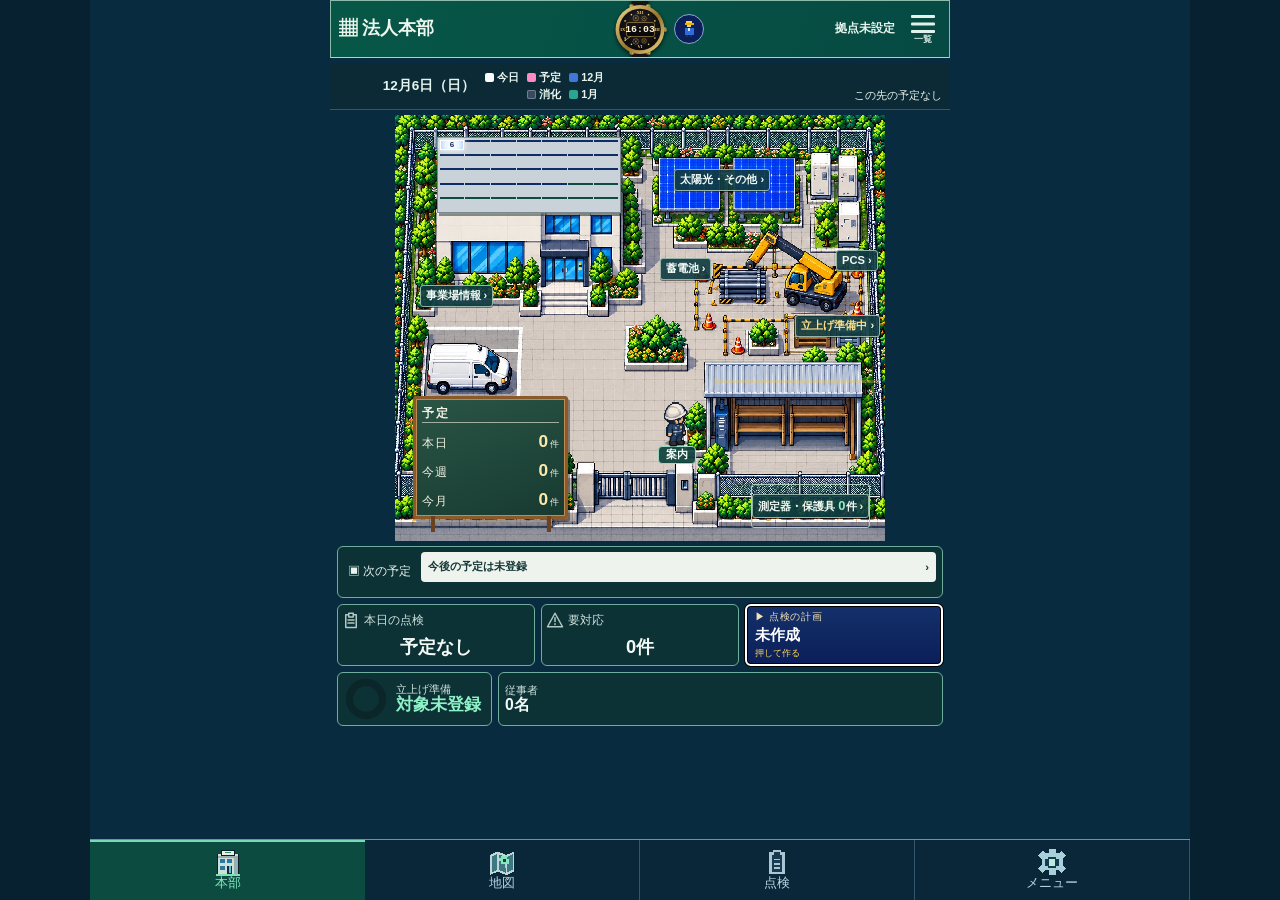
==== corporate/index.html @ 5f334f27 "Update public build: board fits the visible area above the bottom buttons Co-Authored-By: Claude Opu" ====
<!doctype html><html lang="ja"><head><meta charset="utf-8"><meta name="viewport" content="width=device-width,initial-scale=1,viewport-fit=cover,interactive-widget=resizes-content"><meta name="theme-color" content="#132d35"><title>SOLVIA｜保安法人 立上げ・運営</title><link rel="apple-touch-icon" href="/icons/home-icon-v2.png"><link rel="icon" href="/icons/icon-192.png"><link rel="stylesheet" href="style.css?v=202611030053"><link rel="stylesheet" href="simulation.css?v=202611030053"><link rel="stylesheet" href="screen.css?v=202611030053"><link rel="stylesheet" href="reference.css?v=202611030053"><link rel="stylesheet" href="world.css?v=202611030053"><link rel="stylesheet" href="gateway.css?v=202611030053"><link rel="stylesheet" href="integration.css?v=202611030053"><link rel="stylesheet" href="operations.css?v=202611030053"><link rel="stylesheet" href="weather.css?v=202611030053"><link rel="stylesheet" href="layout-revision.css?v=202611030053"><link rel="stylesheet" href="../vendor/leaflet/leaflet.css"><link rel="stylesheet" href="landmark-layout.css?v=202611030053"><link rel="stylesheet" href="map-final.css?v=202611030053">
<link rel="stylesheet" href="inspection-board.css?v=202611030053">
<link rel="stylesheet" href="hq-screen.css?v=202611030053">
<link rel="stylesheet" href="visit.css?v=202611030053">
<link rel="stylesheet" href="record.css?v=202611030053">
<link rel="stylesheet" href="ledger.css?v=202611030053">
<link rel="stylesheet" href="home-board.css?v=202611030053">
<link rel="stylesheet" href="route.css?v=202611030053">
<link rel="stylesheet" href="page-menu.css?v=202611030053">
<link rel="stylesheet" href="prep-board.css?v=202611030053"></head><body><aside class="rail"><a class="brand" href="./"><span class="brand-icon">S</span><span>SOLVIA<small>保安法人<br>立上げ・運営</small></span></a><p class="rail-label">ORGANIZATION DESK</p><nav id="nav"></nav><div class="rail-foot"><a href="../legacy.html">旧監視詳細（引継ぎ前）</a><p>個人用プロトタイプ<br>外部API・AI 未接続</p></div></aside><main><header><button id="jst-clock" data-page="calendar" aria-label="日本時間・カレンダー"></button><a class="app-wordmark" href="./"><span>ϟ</span> SOLVIA<small>法人本部</small></a><button id="header-bgm">BGM OFF</button><button id="settings-button" aria-label="メニューを開く"><span class="hamburger" aria-hidden="true"></span></button><span id="bgm-status" hidden>曲を登録</span></header><div class="workspace"><div id="storage-error" role="alert" hidden></div><div class="topline"><button id="back-screen" hidden>‹ 戻る</button><div><p class="eyebrow">BUILD YOUR ORGANIZATION</p><h1 id="page-title">法人本部</h1><p id="page-subtitle">人材と拠点を整え、次の一手を決める。</p></div><label class="mode-control">データ領域<select id="mode"><option value="work">実務モード</option><option value="plan">計画モード</option><option value="demo">独立デモ</option></select></label></div><div id="mode-band"></div><div class="legal-note" hidden>準備の達成は、法人の要件確認・事業場ごとの承認・業務開始の可否を判定するものではありません。</div><div id="page" tabindex="-1" aria-label="現在の画面"></div><footer><span>SOLVIA / 法人運営</span><span id="save-status">読み込み中</span></footer></div></main><dialog id="dialog"><div class="modal-top"><h2 id="dialog-title"></h2><button id="close-dialog" class="close" aria-label="閉じる">×</button></div><div id="dialog-body"></div></dialog><div id="toast" role="status"></div><script src="../vendor/leaflet/leaflet.js"></script><script src="vendor/fflate.js"></script><script type="module" src="viewport.js?v=202611030053"></script><script type="module" src="app.js?v=202611030053"></script></body></html>
---- corporate/style.css ----
:root{--navy:#132d35;--green:#254e47;--gold:#c7a967;--ink:#263d40;--muted:#7c8986;--line:#dfe5de;--bg:#f3f4ee;--paper:#fffefa;font:14px -apple-system,BlinkMacSystemFont,'Hiragino Kaku Gothic ProN','Noto Sans JP',sans-serif;color:var(--ink)}*{box-sizing:border-box}body{margin:0;background:var(--bg)}button,input,select,textarea{font:inherit;color:inherit}button,a,input,select,textarea{-webkit-tap-highlight-color:transparent}button{cursor:pointer;background:white;border:1px solid var(--line);border-radius:5px;padding:10px 13px;min-height:42px}button:hover{background:#eef3ed}a{color:inherit;text-decoration:none}button:disabled{opacity:.45;cursor:default}button:focus-visible,a:focus-visible,input:focus-visible,select:focus-visible,textarea:focus-visible{outline:3px solid #be9e5b;outline-offset:2px}.rail{position:fixed;width:220px;inset:0 auto 0 0;background:var(--navy);color:#e1e9e1;padding:30px 19px;display:flex;flex-direction:column;z-index:5}.brand{display:flex;gap:12px;align-items:center;font:22px Georgia,serif;letter-spacing:2px}.brand-icon{display:grid;place-items:center;width:39px;height:43px;border:1px solid #9c9867;color:#e4c477;border-radius:11px 2px}.brand small{display:block;font:9px sans-serif;letter-spacing:1.5px;margin-top:8px;color:#a7bcad}.rail-label{font-size:9px;color:#738f88;letter-spacing:1.8px;margin:44px 10px 20px}nav{display:grid;gap:5px}nav button{text-align:left;background:none;border:0;color:#a9beb4;display:flex;gap:12px;padding:14px 12px;font-size:12px}nav button.active{background:#2c4b49;color:#f6e8ba;box-shadow:inset 3px 0 var(--gold)}nav button:hover{background:#284747}.rail-foot{margin-top:auto;font-size:11px;color:#bdcbbd}.rail-foot p{font-size:10px;color:#819d91;line-height:2}main{margin-left:220px}header{height:67px;display:flex;justify-content:space-between;align-items:center;padding:0 34px;border-bottom:1px solid var(--line);background:#fbfcf7}.breadcrumb{font-size:11px;color:#819086;letter-spacing:1px}.breadcrumb b{padding:0 12px;font-weight:400;color:#c2cabc}.header-tools{display:flex;gap:8px}.subtle{font-size:10px;background:transparent;min-height:36px}.workspace{padding:29px 34px 18px;max-width:1600px;margin:auto}.topline{display:flex;justify-content:space-between;align-items:center;gap:15px;margin-bottom:18px}.eyebrow{font-size:9px;letter-spacing:2px;color:#8e936d;margin:0 0 9px}h1{font-size:28px;letter-spacing:1px;font-weight:600;margin:0 0 10px}p{line-height:1.9;color:var(--muted);font-size:12px}#page-subtitle{margin:0}.mode-control{display:grid;gap:7px;font-size:10px;color:var(--muted)}select,input,textarea{border:1px solid #ccd7cd;background:#fff;padding:10px;border-radius:4px;min-height:42px;min-width:0}select{font-size:12px}.mode-band{display:flex;justify-content:space-between;align-items:center;gap:12px;padding:12px 15px;border:1px solid #cddbcf;background:#eaf0e6;border-left:3px solid #53765e;border-radius:4px;font-size:11px;line-height:1.8}.mode-band.plan{background:#f6eedb;border-color:#ddc790;border-left-color:#b68c40}.mode-band.demo{background:#e8eef3;border-color:#c4d2dc;border-left-color:#608294}.mode-band>div:last-child{display:flex;align-items:center;gap:7px;flex-wrap:wrap}.mode-band button{font-size:10px;min-height:34px;padding:6px 10px}.mode-band small{display:block;color:#84917f;font-size:9px}.mode-band input{font-size:11px;min-height:34px;padding:5px}.legal-note{display:flex;justify-content:space-between;gap:12px;align-items:center;font-size:10px;color:#8b805d;padding:12px 0 18px;line-height:1.9}.legal-note button{padding:3px 5px;background:none;border:0;min-height:30px;font-size:10px;text-decoration:underline;white-space:nowrap}.panel{background:var(--paper);border:1px solid var(--line);border-radius:6px;margin-bottom:18px;overflow:hidden}.panel-head{display:flex;justify-content:space-between;align-items:center;gap:10px;padding:18px 20px;border-bottom:1px solid var(--line)}h2{font-size:16px;font-weight:600;margin:0}h3{font-size:15px;margin:0 0 12px}.primary{background:var(--green);border-color:var(--green);color:white;font-size:12px}.primary:hover{background:#356256}.primary.gold{background:#c2a262;border-color:#c2a262;color:#152f34}.actions{display:flex;gap:8px;flex-wrap:wrap}.actions button{font-size:11px}.body-pad{padding:20px}.stats{display:grid;grid-template-columns:repeat(4,minmax(0,1fr));gap:13px;margin:0 0 20px}.stat{background:var(--paper);border:1px solid var(--line);border-top:2px solid #6e8876;border-radius:5px;padding:18px;text-align:left;min-width:0}.stat>span{font-size:11px;color:var(--muted);display:block}.stat strong{display:block;font-size:29px;font-weight:500;letter-spacing:-.5px;margin:12px 0}.stat small{font-size:10px;color:var(--muted);line-height:1.7;display:block}.stat.amber{border-top-color:#bd9b58}.stat.blue{border-top-color:#78969f}.stats-mini{display:grid;grid-template-columns:repeat(3,1fr);gap:12px}.big-callout{background:linear-gradient(120deg,#173a3c,#285146);border:1px solid #315953;border-radius:7px;display:flex;justify-content:space-between;align-items:center;padding:24px 28px;color:#ecf2df;margin-bottom:20px;gap:20px}.big-callout h2{font-size:21px;margin-bottom:12px;color:#f0e6c4}.big-callout p{font-size:12px;color:#bdcdbd;margin:0}.big-callout .actions{flex-shrink:0}.split{display:grid;grid-template-columns:1.15fr 1fr;gap:18px}.list-item{padding:14px 19px;border-bottom:1px solid var(--line);display:flex;justify-content:space-between;align-items:center;gap:12px}.list-item:last-child{border:0}.list-item p{margin:5px 0 0;font-size:10px}.list-item button{text-align:left;background:none;border:0;padding:0;min-height:32px;font-size:12px;font-weight:600}.list-item small{font-size:10px;color:var(--muted)}.pill{display:inline-block;padding:4px 7px;background:#eaf0e5;border-radius:3px;font-size:9px;line-height:1.5;white-space:nowrap;color:#50715d}.pill.amber{background:#f6edda;color:#987532}.pill.red{background:#f8e9e1;color:#a9543e}.pill.gray{background:#edf0ed;color:#7b8b83}.pill.blue{background:#e9eff2;color:#59798a}.red{color:#b45a42}.amber{color:#ac8238}.muted{color:var(--muted)}.section-tools{display:flex;gap:8px;align-items:center;margin-bottom:15px;flex-wrap:wrap}.section-tools input{flex:1;font-size:12px}.section-tools .view-switch{display:flex;gap:4px}.section-tools button{font-size:11px}.active-choice{background:#e0eadc;border-color:#a8b9a1}.cards{display:grid;grid-template-columns:repeat(3,minmax(0,1fr));gap:15px}.entity-card{text-align:left;padding:19px;background:var(--paper);border:1px solid var(--line);border-top:3px solid #79917f;border-radius:6px;min-width:0}.entity-card h3{font-size:17px;line-height:1.6;margin:11px 0}.entity-card small{display:block;font-size:10px;color:var(--muted);line-height:1.8}.card-top{display:flex;justify-content:space-between;gap:10px;font-size:9px;color:#8c987f}.data-grid{display:grid;grid-template-columns:1fr 1fr;gap:12px;margin:17px 0}.data-grid>div{padding:10px;background:#f1f4ed;border-radius:3px}.data-grid span{font-size:9px;color:var(--muted);display:block}.data-grid b{font-size:18px;display:block;margin-top:7px;font-weight:500}.card-foot{border-top:1px solid var(--line);padding-top:12px;font-size:10px;line-height:1.9;color:#7d8e80}.table-wrap{overflow:auto}table{border-collapse:collapse;width:100%;font-size:12px;white-space:nowrap;background:var(--paper)}th{text-align:left;font-size:10px;font-weight:500;background:#edf1e7;color:#7d8d79;padding:12px 15px;border-bottom:1px solid var(--line)}td{padding:16px 15px;border-bottom:1px solid #e8ece2;vertical-align:top;font-variant-numeric:tabular-nums}td:first-child{max-width:250px;white-space:normal}td small{display:block;font-size:9px;color:var(--muted);margin-top:6px;line-height:1.8}.table-name{border:0;background:none;text-align:left;font-weight:600;padding:0;min-height:30px;font-size:12px}.table-name:hover{text-decoration:underline}.empty{padding:30px 22px;text-align:center;color:#8c9888;font-size:12px;line-height:2}.empty .actions{justify-content:center;margin-top:15px}.progress-track{background:#e9edde;height:5px;border-radius:4px;overflow:hidden;margin:10px 0}.progress-track>span{display:block;height:100%;background:#9f9c61}.small-note{font-size:10px;line-height:1.9;color:var(--muted);margin:10px 0}.warning{padding:12px 15px;border:1px solid #e0c9a2;background:#fff5e5;border-radius:4px;font-size:11px;color:#927040;line-height:1.9;margin:12px 0}.form-grid{display:grid;grid-template-columns:1fr 1fr;gap:15px}.form-field{display:grid;gap:6px;font-size:11px;color:#6e8073}.form-field input,.form-field select,.form-field textarea{width:100%;font-size:13px}.form-field.full{grid-column:1/-1}textarea{min-height:85px;resize:vertical}.check-grid{display:grid;gap:9px;padding:12px;border:1px solid var(--line);max-height:200px;overflow:auto;background:#fff}.check-grid label{display:flex;gap:10px;font-size:11px;line-height:1.8}.check-grid input{min-height:20px;min-width:20px;accent-color:#365b48}.form-footer{display:flex;justify-content:flex-end;gap:8px;padding-top:22px}.form-footer button{font-size:12px}.proof-block{padding:15px;background:#f1f4e9;border:1px solid #dce3cc;border-radius:4px;margin-top:16px}.proof-block h3{font-size:12px;margin-bottom:12px}.proof-block .form-grid{grid-template-columns:2fr 1fr 1fr}.detail-grid{display:grid;grid-template-columns:1fr 1fr;gap:0 20px}.detail-grid>div{padding:12px 0;border-bottom:1px solid var(--line);font-size:12px;line-height:1.8;white-space:pre-wrap;overflow-wrap:anywhere}.detail-grid small{display:block;font-size:9px;color:var(--muted);margin-bottom:5px}.source-note{background:#f0f3eb;padding:12px;font-size:10px;line-height:2;color:#7c8d7a;border-radius:4px;margin-top:18px}.source-note button{font-size:10px;padding:5px 9px;min-height:32px}.audit-row{border-bottom:1px solid var(--line);padding:10px 0;font-size:11px;line-height:1.9}.audit-row small{display:block;color:var(--muted);font-size:9px}.calendar-head{display:flex;justify-content:space-between;align-items:center;padding:14px 18px}.calendar-head button{min-width:38px}.calendar-grid{display:grid;grid-template-columns:repeat(7,minmax(0,1fr))}.calendar-grid>span{text-align:center;background:#eef2e8;padding:8px;font-size:10px}.calendar-day{border:0;border-right:1px solid var(--line);border-bottom:1px solid var(--line);border-radius:0;min-height:80px;padding:8px 5px;text-align:left;vertical-align:top}.calendar-day small{display:block;font-size:9px;line-height:1.8;overflow:hidden;text-overflow:ellipsis;white-space:nowrap;color:#667d68}.calendar-day.today{box-shadow:inset 0 0 0 2px #a3965b}.calendar-day.out{opacity:.4}.plan-delta{font-size:11px;color:#8a7444}.plan-caption{padding:17px;font-size:11px;line-height:1.9;background:#f8f4e7}.import-mapping{font-size:10px;line-height:2}.import-row{border-bottom:1px solid var(--line);padding:11px 0;font-size:11px;line-height:1.9}.import-row strong{font-size:12px}.import-row small{display:block;color:var(--muted)}details{font-size:11px;line-height:1.9;margin:12px 0}summary{cursor:pointer;padding:6px 0}pre{white-space:pre-wrap;overflow-wrap:anywhere;font-size:10px;background:#f1f4ed;padding:14px;max-height:320px;overflow:auto}.upload{display:inline-flex;align-items:center;min-height:42px;border:1px solid var(--line);padding:10px 14px;border-radius:4px;font-size:12px;cursor:pointer;background:white}.upload input{display:none}dialog{border:1px solid #d1dacd;border-radius:9px;width:min(850px,95vw);max-height:92dvh;padding:0;background:var(--paper);color:var(--ink);box-shadow:0 20px 90px #152f3440}dialog::backdrop{background:#102d387d;backdrop-filter:blur(3px)}.modal-top{position:sticky;top:0;z-index:1;background:var(--paper);display:flex;justify-content:space-between;align-items:center;gap:12px;padding:15px 21px;border-bottom:1px solid var(--line)}.modal-top h2{font-size:18px;line-height:1.6}.close{font-size:25px;min-width:44px;background:none;border:0}.modal-body{padding:22px}.modal-error{padding:10px;background:#fff0df;color:#a65a36;font-size:12px;line-height:1.9;margin-bottom:14px}.notification-list{display:grid;gap:8px}.notification-list button{text-align:left;font-size:11px;line-height:1.8}.notification-list button small{display:block;font-size:9px;color:var(--muted)}#storage-error{padding:16px;border:1px solid #cc9d6a;background:#fff0db;font-size:12px;line-height:1.9;margin-bottom:18px}#toast{position:fixed;bottom:24px;left:50%;transform:translateX(-50%);background:#183b3c;color:#fff;padding:13px 20px;border-radius:5px;font-size:12px;max-width:90vw;z-index:10;display:none}footer{display:flex;justify-content:space-between;gap:14px;color:#8c9986;font-size:9px;border-top:1px solid var(--line);padding-top:19px;margin-top:24px}[hidden]{display:none!important}@media(min-width:1500px){.cards{grid-template-columns:repeat(4,minmax(0,1fr))}}@media(max-width:1100px){.rail{width:185px;padding:28px 15px}main{margin-left:185px}.workspace{padding:25px 22px}.cards{grid-template-columns:repeat(2,minmax(0,1fr))}.proof-block .form-grid{grid-template-columns:1fr 1fr}.split{grid-template-columns:1fr 1fr}.stat{padding:15px}}@media(max-width:760px){.rail{position:static;width:100%;padding:14px 15px 0}.brand{font-size:19px}.brand-icon{width:31px;height:34px}.brand small{font-size:8px;margin-top:4px}.rail-label,.rail-foot{display:none}nav{display:flex;overflow:auto;gap:1px;margin-top:15px}nav button{flex-shrink:0;font-size:10px;padding:12px 10px;gap:6px;border-radius:4px 4px 0 0}main{margin:0}header{height:47px;padding:0 15px}.breadcrumb{font-size:9px}.header-tools{gap:3px}.header-tools button{font-size:9px;padding:7px;min-height:34px}.workspace{padding:20px 13px 12px}.topline{align-items:flex-start}.eyebrow{font-size:8px;letter-spacing:1px}h1{font-size:24px}#page-subtitle{font-size:10px;max-width:210px}.mode-control{font-size:8px;min-width:108px}.mode-control select{font-size:11px;padding:8px;min-height:38px}.mode-band{display:block;font-size:10px;padding:10px 12px}.mode-band>div:last-child{margin-top:8px}.legal-note{font-size:9px;align-items:flex-start;gap:8px}.legal-note button{font-size:9px}.stats{grid-template-columns:1fr 1fr;gap:8px;margin-bottom:14px}.stat{padding:13px}.stat>span{font-size:10px}.stat strong{font-size:23px;margin:9px 0}.stat small{font-size:9px}.big-callout{padding:20px;display:block}.big-callout h2{font-size:18px}.big-callout .actions{margin-top:18px}.split{grid-template-columns:1fr;gap:0}.cards{grid-template-columns:1fr;gap:10px}.entity-card{padding:16px}.panel-head{padding:14px}.panel-head h2{font-size:14px}.panel-head button{font-size:10px;padding:8px}.body-pad{padding:16px}.list-item{padding:13px 15px}.section-tools{gap:6px}.section-tools input{flex-basis:100%}.form-grid{grid-template-columns:1fr 1fr;gap:12px}.form-field{font-size:10px}.form-field input,.form-field select,.form-field textarea{font-size:12px}.proof-block .form-grid{grid-template-columns:1fr}.detail-grid{gap:0 13px}.detail-grid>div{font-size:11px}.proof-block{padding:12px}dialog{width:97vw;max-height:94dvh}.modal-body{padding:17px}.modal-top{padding:13px 16px}.modal-top h2{font-size:17px}.calendar-day{min-height:70px;font-size:11px;padding:6px 3px}.calendar-day small{font-size:8px}.calendar-head{padding:12px}td{font-size:11px;padding:13px 10px}th{font-size:9px;padding:10px}.stats-mini{grid-template-columns:1fr 1fr}.source-note{font-size:9px}.form-footer{padding-bottom:env(safe-area-inset-bottom)}footer{font-size:8px}}
---- corporate/simulation.css ----
/* Original operations-simulation theme. Text and controls remain native HTML. */
:root{--navy:#071d31;--green:#115440;--gold:#ffc45e;--ink:#edf4f3;--muted:#aac2cf;--line:#567c8b;--bg:#071b2c;--paper:#102d40;font-size:15px;color-scheme:dark}body{background:var(--bg);color:var(--ink);padding-bottom:80px;font-variant-numeric:tabular-nums}button{background:#123247;border-color:#537a8b;border-radius:3px;color:#edf6f7;min-height:44px}button:hover{background:#204c5e}button:focus-visible,input:focus-visible,select:focus-visible{outline:3px solid #94edc5}a{color:#c9eee7}input,select,textarea{background:#081e30;border-color:#628392;color:#f1f8f8;font-size:16px}select{max-width:100%}textarea{line-height:1.7}.rail{width:192px;background:#0a2235;padding:24px 12px;border-right:1px solid #466b7c}.brand{font-family:inherit;font-weight:900;letter-spacing:1px}.brand-icon{border-radius:0;color:#83e1b6}.brand small{line-height:1.7;font-size:10px;letter-spacing:0}.rail-label{color:#9ebac6}.rail nav button{font-size:15px;color:#b3cbd4;border:1px solid transparent}.rail nav button.active{background:#14513e;border:1px solid #79d8ae;color:#baf5d5;box-shadow:inset 3px 0 #7ce1b3}.rail-foot p{font-size:12px;color:#abc2cc}main{margin-left:192px}header{height:72px;background:#092339;border-color:#507b8a;padding:0 22px}.app-wordmark{display:flex;align-items:center;gap:10px;font-weight:900;font-size:27px;letter-spacing:.6px;color:#f0f6f8}.app-wordmark>span{color:#77e0ac;font-size:43px;line-height:1}.app-wordmark small{font-size:12px;border-left:1px solid #5d7e8e;padding-left:12px;font-weight:600;color:#b7ccd7;letter-spacing:0}.file-toolbar{display:flex;gap:8px;align-items:center;justify-content:flex-end;padding:8px 22px;background:#0a2336;border-bottom:1px solid #335264}.file-toolbar>a{margin-right:auto;font-size:12px}.file-toolbar .subtle{font-size:12px;background:#0e2b40;min-height:36px}.workspace{max-width:1060px;padding:18px 22px}.topline{padding:12px 14px;background:#104736;border:1px solid #7fb9ab;border-radius:3px;margin-bottom:10px;gap:9px}.topline .eyebrow,#page-subtitle{display:none}h1{font-size:24px;margin:0;color:#f0f7f5;font-weight:800}.mode-control{font-size:11px;color:#c5e8d8;gap:4px;max-width:160px}.mode-control select{min-height:36px;padding:6px;background:#b8ebd4;color:#123d35;font-size:13px;font-weight:700}.mode-band{background:#102c40;color:#cee2ed;border-color:#3a6578;border-radius:2px;padding:9px 12px;font-size:12px}.mode-band small{font-size:11px;color:#b0c4cf}.mode-band button{font-size:12px;color:#e7f3f5;background:#123c4e;min-height:36px}.mode-band.plan{background:#403b26;border-color:#ad9858}.mode-band.demo{background:#203b50;border-color:#779eb5}.mode-band>div:first-child{min-width:0}.legal-note{font-size:11px;color:#aec2cf;line-height:1.6;padding:10px 0}.legal-note button{font-size:11px;color:#c0dcd8}.panel{background:#102d40;border-color:#62818e;border-radius:3px}.panel-head{padding:14px;border-bottom-color:#60828d;background:#113d39}h2{font-size:18px}p{font-size:13px;line-height:1.8;color:#b5cbd5}.primary{background:#126045;border-color:#71c79e;color:#eaffef;font-size:14px}.primary:hover{background:#1a7557}.primary.gold{background:#f3c463;color:#172b2c}.actions button{font-size:13px}.body-pad{padding:16px}.small-note{font-size:12px!important;color:#b2c7d0!important}.big-callout{border-radius:3px;background:#104634}.cards{gap:12px}.entity-card{background:#123247;border-color:#587e8e;border-radius:3px}.entity-card h3{color:#f1f5ed;font-size:19px}.card-top{color:#a9c2ca}.data-grid>div{background:#0a2437}.data-grid b{color:#f5cb72}.card-foot{color:#bed0d7;line-height:1.9}.pill{color:#b3f0d3;background:#164b3e;border-color:#397b61}.pill.gray{color:#cbdbe0;background:#243e50}.pill.amber{background:#4d3b20;color:#ffe0a3}.pill.red{background:#602e31;color:#ffccba}.muted{color:#b5c9d4}.amber{color:#ffd581}.red{color:#ffb5a0}.table-wrap{background:#e7efec;color:#102c39}table{font-size:14px}th{background:#204735;color:#edf6eb}td{border-color:#b8cbc8}td small{color:#4e666b}.table-name{background:transparent;color:#0d433c;border-color:transparent}.table-name:hover{background:#c2dfd1}.form-field{font-size:14px;color:#b9d1dc}.form-field.full{grid-column:1/-1}.form-grid{gap:14px}dialog{background:#0d2b40;color:#f2f5ed;border:1px solid #88aab7;border-radius:4px}dialog::backdrop{background:#020e1bd9}.modal-top{background:#104635;border-color:#648c88}.modal-body{padding:18px}.proof-block,.source-note{background:#15364a;border-color:#547c8d;color:#c7dbe3}.source-note{font-size:12px}.proof-block p{color:#c7dbe3}.check-grid{background:transparent;color:#e2efee}.form-footer{background:#0c2a3e;border-color:#4a7082}.detail-grid>div{background:#12384b;color:#edf5f3}.detail-grid small{color:#aac7d2}.warning{background:#463c25;color:#ffe3a4;border-color:#9b8346}.modal-error{background:#573133;color:#ffd4bd}.list-item{border-color:#496a78}.list-item p{color:#b3c9d3}.notification-list button{background:#143e4d;color:#e1efed;border-color:#446f7d}.notification-list small{color:#b7d4d6}.plan-caption{color:#bbced7}.calendar-head,.calendar-grid{background:#102f43}.calendar-day{background:#14384a;color:#f1f6ef;border-color:#476b7d}.calendar-day small{color:#a8edca}.calendar-day.out{color:#778f9e}.calendar-day.today{border-color:#a4efd1}.upload{background:#184c44;color:#e1f6ec;border-color:#6bb9a0}.audit-row{border-color:#426675;color:#cfdfdf}.audit-row small{color:#9fbbc9}footer{font-size:11px;color:#92b4c5;border-color:#385767}#toast{background:#b4eed3;color:#0c3229;font-size:14px;border:1px solid #509d7c}.pixel{image-rendering:pixelated;image-rendering:crisp-edges;display:block;object-fit:contain}.headquarters{max-width:860px;margin:auto}.hq-scene{border:1px solid #698d96;margin-bottom:12px;overflow:hidden;background:#25483f}.scene-image{position:relative;width:100%;aspect-ratio:320/170;overflow:hidden}.yard{width:100%;height:100%}.scene-van{position:absolute;left:4%;top:58%;width:23%;height:36%}.office-plaque{position:absolute;left:15%;top:34%;font-size:clamp(10px,2vw,22px);font-weight:900;color:#123c36;letter-spacing:.6px}.office-plaque small{display:block;font-size:.42em;letter-spacing:1px}.scene-object{position:absolute;background:transparent!important;border:0;padding:0;min-height:0;filter:drop-shadow(2px 3px 0 #143d363c)}.scene-object img{width:100%;height:100%}.scene-object:focus-visible{outline:2px solid #f6d47b}.scene-solar{left:56%;top:18%;width:25%;height:36%}.scene-battery{left:77%;top:50%;width:17%;height:33%}.scene-meter{left:58%;top:61%;width:12%;height:24%}.scene-person{width:9%;height:20%}.person-0{left:38%;top:60%}.person-1{left:69%;top:68%}.person-2{left:47%;top:75%}.person-3{left:85%;top:77%}.scene-caption{font-size:11px;color:#b9d2c7;background:#12382f;padding:6px 10px;line-height:1.5}.first-import{border:1px solid #b8ac68;padding:14px;background:#153d38;margin-bottom:12px}.first-import p{margin:6px 0 10px}.startup-meter{display:grid;grid-template-columns:1fr auto 16px;gap:8px 10px;width:100%;padding:13px;background:#0b2b40;margin-bottom:10px;border:2px solid #749ca7;text-align:left}.startup-meter>span{font-size:22px;font-weight:800}.startup-meter>strong{font-size:26px;color:#8df3c2;line-height:1.2}.startup-meter strong small{font-size:20px;color:#eaf2ed}.startup-meter>b{font-size:27px;line-height:1}.startup-meter>.progress-track,.startup-meter>small{grid-column:1/-1}.startup-meter>small{font-size:11px;color:#b2c9d1}.progress-track{height:19px;background:#597187;border:2px solid #15354c;border-radius:2px;box-shadow:inset 0 1px 3px #10273f;margin:0}.progress-track span{display:block;height:100%;background:repeating-linear-gradient(90deg,#7be8ae 0,#7be8ae 18px,#2e9e75 19px,#2e9e75 20px);border-radius:0}.hq-numbers{display:grid;grid-template-columns:repeat(3,1fr);gap:7px;margin-bottom:12px}.hq-numbers button{display:flex;align-items:center;justify-content:space-between;gap:4px;padding:10px;background:#102f43;border:1px solid #749ba6;text-align:left}.hq-numbers span{font-size:13px;font-weight:700}.hq-numbers strong{color:#ffca66;font-size:25px}.hq-numbers small{font-size:12px;margin-left:3px}.sim-panel{border:1px solid #7a9da7;border-radius:3px;overflow:hidden;margin-bottom:12px;background:#112f42}.sim-heading{display:flex;align-items:center;width:100%;background:#103d37;border:0;border-bottom:1px solid #739a95;border-radius:0;text-align:left;padding:10px 12px;gap:8px}.sim-heading>span{font-size:20px;font-weight:800;flex:1}.sim-heading small{font-size:12px;color:#b2dbcb}.sim-heading>b{font-size:27px;line-height:1}.roster{background:#e4ede8}.roster-row{display:flex;gap:12px;align-items:center;width:100%;border:0;border-bottom:1px solid #b7cbc7;border-radius:0;background:#e5eeeb;color:#132d3c;text-align:left;padding:9px 12px}.roster-row:hover{background:#cce5d7}.roster-row .pixel{width:42px;height:46px;flex-shrink:0}.roster-row>span:nth-child(2){flex:1;min-width:0}.roster-row strong{font-size:17px;display:block;overflow-wrap:anywhere}.roster-row small{display:block;color:#536b70;font-size:12px;margin-top:3px}.roster-duty{font-size:14px;font-weight:700;text-align:center;border-left:1px solid #a7bebb;padding-left:12px;flex-shrink:0}.roster-duty small{font-weight:400;font-size:11px}.prep-row{width:100%;display:flex;align-items:center;gap:10px;text-align:left;border:0;border-bottom:1px solid #aec5c2;border-radius:0;background:#e6eeeb;color:#132d3a;padding:12px}.prep-row:hover{background:#cce5d7}.prep-row>span:not(.empty-check){flex:1;min-width:0}.prep-row strong{display:block;font-size:15px;font-weight:650}.prep-row small{font-size:11px;color:#4a646b;display:block;margin-top:4px;line-height:1.6}.prep-row>b{font-size:24px}.empty-check{width:16px;height:16px;border:2px solid #607d82;flex-shrink:0;background:#f1f5ef;border-radius:2px}.empty-row{width:100%;background:#183b4c;color:#c9dee1;padding:18px;text-align:center;border:0;font-size:14px}.section-note{font-size:10px;margin:6px 10px;color:#acc8d1}.gear-shelf{display:grid;grid-template-columns:repeat(3,minmax(0,1fr));background:#e4ece7;padding:8px 0}.gear-shelf button{background:none;border:0;border-right:1px solid #a9c0bb;border-radius:0;color:#173241;padding:8px 5px}.gear-shelf button:last-child{border-right:0}.gear-shelf img{width:76px;height:76px;margin:auto auto 5px;max-width:100%}.gear-shelf strong{font-size:12px;display:block;line-height:1.5;overflow-wrap:anywhere}.gear-shelf small{font-size:10px;color:#536b70;line-height:1.7;display:block;margin-top:4px}.operations-grid{display:grid;grid-template-columns:repeat(2,minmax(0,1fr));gap:8px;padding:10px}.operations-grid .stat{background:#102d40;padding:12px;border:1px solid #4d7788}.stat>span{color:#bdd0d8;font-size:12px}.stat strong{font-size:24px;color:#ffd078;margin:6px 0}.stat small{font-size:11px;color:#adc5cf}.headquarters .notification-list{padding:0 10px 10px}.related-links{display:flex;flex-wrap:wrap;gap:6px;margin:12px 0}.related-links button{flex:1;font-size:12px;white-space:nowrap}.audit-panel{padding:12px;font-size:12px}.audit-panel summary{min-height:32px;cursor:pointer}.music-controls{display:flex;align-items:center;gap:12px;flex-wrap:wrap;margin:16px 0}.music-controls label{display:flex;align-items:center;gap:8px}.music-controls input[type=range]{padding:0;max-width:160px;accent-color:#78e6b0}.music-controls input[type=checkbox],.backup-audio input{min-height:0;width:20px;height:20px;accent-color:#78e6b0}.backup-audio{display:flex;align-items:center;gap:8px;line-height:1.7}
@media(min-width:1100px){.headquarters{max-width:780px}.hq-scene .scene-image{max-height:380px}.topline{max-width:780px;margin-left:auto;margin-right:auto}body[data-page=home] .mode-band,body[data-page=home] .legal-note{max-width:780px;margin-left:auto;margin-right:auto}}
@media(max-width:800px){.rail{inset:auto 0 0 0;width:100%;height:auto;padding:0;border:0;border-top:1px solid #7ca4b0;background:#081e31;z-index:20;display:block;padding-bottom:env(safe-area-inset-bottom)}.rail .brand,.rail .rail-label,.rail .rail-foot{display:none}.rail nav{display:grid;grid-template-columns:repeat(4,1fr);gap:0;overflow:visible}.rail nav button{display:flex;flex-direction:column;align-items:center;justify-content:center;gap:3px;border:0;border-right:1px solid #335970;padding:6px 3px;font-size:14px;min-height:65px;border-radius:0;color:#b3cdd9}.rail nav button>span{font-size:24px;line-height:1}.rail nav button.active{background:#0c583e;border:1px solid #82e4b4;box-shadow:inset 0 3px #7ce1b3;color:#aaf2cb}main{margin:0}header{height:64px;padding:0 12px;gap:8px;position:relative}.app-wordmark{font-size:24px;gap:6px;flex-wrap:wrap;row-gap:0}.app-wordmark>span{font-size:34px}.app-wordmark small{font-size:10px;padding-left:6px;max-width:110px;line-height:1.5}#bgm-button{font-size:11px;padding:7px;white-space:nowrap;min-height:38px;flex-shrink:0}.file-toolbar{padding:5px 9px;gap:5px}.file-toolbar>a{font-size:10px}.file-toolbar .subtle{font-size:10px;min-height:32px;padding:4px 7px}.workspace{padding:9px 9px 18px}.topline{padding:9px 10px;margin-bottom:7px}h1{font-size:22px}.mode-control{font-size:9px;gap:1px;max-width:130px}.mode-control select{font-size:12px;min-height:32px}.mode-band{padding:7px 9px;gap:4px;flex-wrap:wrap}.mode-band>div:first-child{flex:1 1 100%}.mode-band small{display:none}.mode-band>div:last-child{gap:6px;font-size:10px}.mode-band button{font-size:11px;min-height:32px}.mode-band input{font-size:13px}.legal-note{font-size:9px;padding:7px 0;gap:5px;line-height:1.5}.legal-note button{font-size:9px;white-space:normal;min-width:70px}.scene-caption{font-size:9px;padding:4px 7px}.office-plaque{font-size:12px}.headquarters .sim-heading{padding:9px 10px}.sim-heading>span{font-size:19px}.startup-meter{padding:10px;gap:6px}.startup-meter>span{font-size:20px}.startup-meter>strong{font-size:25px}.startup-meter>small{font-size:10px}.hq-numbers span{font-size:12px}.hq-numbers strong{font-size:24px}.hq-numbers button{padding:9px 7px}.hq-numbers small{font-size:10px}.hq-scene{margin-bottom:8px}.roster-row{padding:7px 10px;gap:9px}.roster-row .pixel{width:36px;height:42px}.roster-row strong{font-size:16px}.roster-duty{font-size:13px;padding-left:9px}.roster-row small{font-size:11px}.prep-row{padding:10px}.prep-row strong{font-size:14px}.gear-shelf img{width:64px;height:64px}.gear-shelf strong{font-size:11px}.gear-shelf small{font-size:10px}.section-tools{gap:7px}.section-tools button{font-size:13px}.section-tools input{width:100%}.body-pad{padding:12px}.form-grid{grid-template-columns:1fr}.form-field.full{grid-column:auto}dialog{max-width:calc(100vw - 16px);width:600px;max-height:88dvh;margin:auto;padding:0}.modal-body{padding:14px}footer{padding-bottom:8px}.big-callout{padding:16px}.big-callout h2{font-size:22px}.stats{grid-template-columns:repeat(2,minmax(0,1fr))}}
@media(prefers-reduced-motion:reduce){*{scroll-behavior:auto!important;transition:none!important}}
.scene-object.decorative{opacity:.55;filter:grayscale(.6)}
@media(max-width:800px){.rail{position:fixed;top:auto;bottom:0;left:0;right:0}.rail nav{white-space:normal}.rail nav button{flex:initial}body{padding-bottom:calc(82px + env(safe-area-inset-bottom))}}
---- corporate/screen.css ----
/* One application viewport. Only #page (lists) and dialog bodies can scroll. */
html{height:100%;overflow:hidden;overscroll-behavior:none;background:#071b2c}body{position:fixed;inset:0;top:var(--viewport-top,0px);width:100%;height:var(--app-height,100dvh);min-height:0;margin:0;padding:0!important;overflow:hidden;overscroll-behavior:none;display:grid;grid-template-rows:minmax(0,1fr) auto}main{grid-row:1;min-height:0;width:100%;max-width:1100px;margin:0 auto;display:grid;grid-template-rows:auto minmax(0,1fr);overflow:hidden}header{height:auto;min-height:58px;padding:calc(5px + env(safe-area-inset-top)) max(12px,env(safe-area-inset-right)) 5px max(12px,env(safe-area-inset-left));gap:8px;background:#092339;border-bottom:1px solid #5a7e8c;z-index:2}.app-wordmark{font-size:24px;gap:6px;flex:1;flex-wrap:nowrap;min-width:0}.app-wordmark>span{font-size:32px}.app-wordmark small{display:none}#bgm-button{min-height:44px;font-size:12px;padding:7px 9px}#settings-button{min-width:48px;min-height:44px;padding:4px;font-size:22px;background:#103247}#settings-button span{display:block;font-size:10px;line-height:1}.workspace{display:flex;flex-direction:column;min-height:0;height:100%;padding:0;width:100%;max-width:none;overflow:hidden}.topline{flex:none;min-height:48px;margin:0!important;padding:6px 12px;border:0;border-bottom:1px solid #4c7f70;border-radius:0;gap:8px;background:#104736;max-width:none!important}.topline>div{flex:1;min-width:0}h1{font-size:20px;line-height:1.3;margin:0!important;white-space:nowrap;overflow:hidden;text-overflow:ellipsis}.mode-control{display:block;font-size:0;max-width:142px;flex-shrink:0}.mode-control select{font-size:13px;min-height:36px;padding:6px 8px}.topline #back-screen{min-height:36px;padding:4px 7px;font-size:13px;flex-shrink:0}.legal-note,footer{display:none!important}#storage-error{flex:none;padding:8px;font-size:12px;max-height:70px;overflow:auto}#mode-band[hidden]{display:none!important}#mode-band:not([hidden]){flex:none;margin-bottom:12px}#page{flex:1;min-height:0;overflow:auto;overscroll-behavior:contain;-webkit-overflow-scrolling:touch;scroll-padding:12px;padding:12px max(12px,env(safe-area-inset-right)) 16px max(12px,env(safe-area-inset-left));outline:none}body[data-page=home] #page{overflow:hidden;padding:10px max(10px,env(safe-area-inset-right)) 10px max(10px,env(safe-area-inset-left))}#page>*{max-width:980px;margin-left:auto;margin-right:auto}.rail{position:relative!important;inset:auto!important;grid-row:2;width:100%;max-width:1100px;justify-self:center;height:auto;margin:0;padding:0 0 env(safe-area-inset-bottom)!important;border:0;border-top:1px solid #789da8;background:#081f32;display:block;z-index:2}.rail .brand,.rail .rail-label,.rail .rail-foot{display:none!important}.rail nav{display:grid;grid-template-columns:repeat(4,minmax(0,1fr));gap:0;white-space:normal;overflow:visible}.rail nav button{display:flex;flex-direction:column;justify-content:center;align-items:center;gap:3px;padding:7px 3px;min-height:62px;font-size:14px;border:0;border-right:1px solid #31566b;border-radius:0;box-shadow:none}.rail nav button>span{font-size:23px;line-height:1}.rail nav button.active{border:0;border-top:2px solid #85e4b7;background:#10533e;box-shadow:inset 0 0 0 1px #68bd98}.game-home{height:100%;min-height:0;max-width:860px!important;display:grid;grid-template-rows:minmax(0,1fr) 67px 67px 46px;gap:9px}.game-home .hq-scene{position:relative;min-height:0;width:100%;height:100%;margin:0;background:#395f48;border:1px solid #789c98;isolation:isolate}.game-home .scene-image{width:100%;height:100%;aspect-ratio:auto;max-height:none!important}.game-home .yard{object-fit:fill;width:100%;height:100%}.game-home .office-plaque{font-size:clamp(12px,3.2vw,22px);top:34%;left:15%}.game-home .scene-info{position:absolute;right:5px;bottom:5px;background:#0c2934e8;border-color:#9cb6ad;color:#e4eee6;font-size:11px;min-height:32px;padding:5px 8px}.game-home .scene-date{position:absolute;left:7px;top:7px;background:#092932e8;border:1px solid #6a9390;padding:5px 7px;font-size:12px;line-height:1.4;color:#d2e0df}.scene-date b{font-size:11px;background:#23634d;color:#b4f2cf;padding:2px 5px;margin-left:4px}.game-home .startup-meter{height:67px;margin:0;padding:8px 10px;gap:6px 8px;grid-template-rows:26px 15px;border-width:1px}.game-home .startup-meter>span{font-size:18px}.game-home .startup-meter>strong{font-size:24px}.game-home .startup-meter strong small{font-size:17px}.game-home .startup-meter .progress-track{height:15px}.home-status{display:grid;grid-template-columns:repeat(3,minmax(0,1fr));gap:7px}.home-status>button{display:flex;flex-direction:column;align-items:center;justify-content:center;gap:4px;min-width:0;padding:6px 3px;background:#103044;border-color:#7394a0}.home-status>button>span{font-size:12px;color:#c7d9de;font-weight:650;white-space:nowrap}.home-status strong{font-size:23px;line-height:1;color:#ffc96a;white-space:nowrap}.home-status strong small{font-size:12px;color:#dce5e2;margin:0 2px}.home-status .has-attention{border-color:#ba9c60;background:#333c36}.home-actions{display:grid;grid-template-columns:repeat(3,minmax(0,1fr));gap:7px}.home-actions button{font-size:14px;min-height:44px;padding:6px;white-space:nowrap}.settings-menu{display:grid;gap:10px}.settings-menu button,.settings-menu a{min-height:48px;text-align:left;font-size:15px;padding:11px 12px;background:#14364b;border:1px solid #587d8b;border-radius:3px}.settings-menu a{display:block}dialog{position:fixed;inset:0;margin:auto;width:min(650px,calc(100vw - 16px));max-width:calc(100vw - 16px);height:auto;max-height:calc(var(--app-height,100dvh) - 16px - env(safe-area-inset-top) - env(safe-area-inset-bottom));padding:0;border-radius:4px;overflow:hidden}dialog[open]{display:flex;flex-direction:column}dialog .modal-top{flex:none;min-height:54px;padding:10px 12px;gap:8px}dialog .modal-top h2{font-size:18px;line-height:1.5;overflow-wrap:anywhere}dialog .close{width:auto;min-width:44px;min-height:44px;padding:0 8px;flex-shrink:0}#dialog-body{min-height:0;overflow:auto;overscroll-behavior:contain;-webkit-overflow-scrolling:touch;scroll-padding:14px 0 92px}.modal-body{padding:14px}.form-footer{position:sticky;bottom:-14px;padding:10px 0 calc(10px + env(safe-area-inset-bottom));margin-bottom:-14px;z-index:1;background:#0c2a3ef5;border-top:1px solid #6b8d9d}.form-footer button{min-height:46px;font-size:15px}input,select,textarea{font-size:16px!important}#toast{position:fixed;top:auto;bottom:calc(74px + env(safe-area-inset-bottom));left:50%;transform:translateX(-50%);max-width:calc(100vw - 28px);width:max-content;z-index:50;pointer-events:none;font-size:13px;padding:9px 12px}.section-tools{position:relative}body:has(dialog[open]) #toast{z-index:100}#page .cards{max-width:none}.scene-person,.scene-van,.scene-solar,.scene-battery,.scene-meter{max-height:160px}#page .mode-band{font-size:13px}#page .mode-band small{display:block}
@media(min-width:700px){.game-home{grid-template-columns:minmax(0,1fr) 280px;grid-template-rows:1fr 67px 46px;column-gap:14px}.game-home .hq-scene{grid-row:1/4}.game-home .startup-meter{grid-column:2;grid-row:2}.game-home .home-status{grid-column:2;grid-row:1;grid-template-columns:1fr;align-self:end;grid-auto-rows:minmax(75px,1fr)}.game-home .home-actions{grid-column:2;grid-row:3}.home-status>button{min-height:85px}.home-status strong{font-size:30px}.home-status>button>span{font-size:15px}.home-actions button{font-size:13px}.game-home .scene-image{max-height:none}.game-home .office-plaque{font-size:clamp(12px,2vw,22px)}header .app-wordmark small{display:block;max-width:none;font-size:12px}.topline h1{font-size:22px}}
@media(max-height:620px) and (max-width:699px){header{min-height:51px;padding-top:calc(3px + env(safe-area-inset-top));padding-bottom:3px}.topline{min-height:44px;padding-top:4px;padding-bottom:4px}.game-home{grid-template-rows:minmax(0,1fr) 60px 60px 44px;gap:7px}.game-home .startup-meter{height:60px;padding-top:6px;padding-bottom:6px;gap:3px 8px}.home-status strong{font-size:22px}.home-status>button>span{font-size:11px}.rail nav button{min-height:56px;padding:5px 3px}body[data-page=home] #page{padding-top:7px;padding-bottom:7px}}
@media(max-height:450px) and (orientation:landscape){header{min-height:48px}.topline{min-height:42px}.rail nav button{min-height:48px;flex-direction:row;font-size:13px}.rail nav button>span{font-size:20px}.game-home{grid-template-columns:minmax(0,1fr) 280px;grid-template-rows:60px 58px 44px;gap:6px}.game-home .hq-scene{grid-column:1;grid-row:1/4}.game-home .startup-meter{grid-column:2;grid-row:1;height:60px}.game-home .home-status{grid-column:2;grid-row:2;grid-template-columns:repeat(3,minmax(0,1fr));align-self:stretch;grid-auto-rows:auto}.home-status>button{min-height:0}.home-status>button>span{font-size:10px}.home-status strong{font-size:22px}.game-home .home-actions{grid-column:2;grid-row:3}}
:root{--shell-header:58px;--shell-title:48px;--shell-nav:62px}dialog{top:calc(var(--viewport-top,0px) + var(--shell-header) + var(--shell-title) + env(safe-area-inset-top) + 6px);bottom:auto;left:50%;right:auto;transform:translateX(-50%);margin:0;max-height:calc(var(--app-height,100dvh) - var(--shell-header) - var(--shell-title) - var(--shell-nav) - env(safe-area-inset-top) - env(safe-area-inset-bottom) - 14px)}
@media(max-height:620px) and (max-width:699px){:root{--shell-header:51px;--shell-title:44px;--shell-nav:56px}}
@media(max-height:450px) and (orientation:landscape){:root{--shell-header:48px;--shell-title:42px;--shell-nav:48px}}
.game-home .office-plaque{top:41%;font-size:clamp(11px,3vw,20px)}.game-home .scene-object{height:auto;aspect-ratio:1;max-height:none}.game-home .scene-van{top:58%;height:auto;aspect-ratio:1;max-height:none}.game-home .scene-solar{top:31%;width:24%}.game-home .scene-battery{top:53%;width:16%}.game-home .person-0{top:59%;left:38%}.game-home .person-1{top:65%;left:69%}.game-home .person-2{top:76%;left:47%}.game-home .person-3{top:76%;left:85%}.game-home .scene-meter{top:63%;width:11%}
.game-home .office-plaque{top:40%;line-height:1}.game-home .office-plaque small{display:none}
---- corporate/reference.css ----
/* Reference-led headquarters: compact rows, live HTML UI, independent art assets. */
:root{--shell-header:52px;--shell-title:44px;--shell-nav:58px;color-scheme:dark;font-size:15px}header{min-height:52px;padding:4px max(9px,env(safe-area-inset-right)) 4px max(9px,env(safe-area-inset-left));padding-top:calc(4px + env(safe-area-inset-top));gap:6px;align-items:center}.app-wordmark{font-family:'Arial Black',Arial,sans-serif;font-weight:900;font-size:1.6rem;letter-spacing:.5px;gap:5px}.app-wordmark>span{font-size:2.1rem;color:#6cdeb0}.app-wordmark small{display:block!important;font-family:-apple-system,BlinkMacSystemFont,sans-serif;font-weight:650;font-size:.65rem;line-height:1.5;max-width:104px;padding-left:6px;border-left:1px solid #648491;letter-spacing:0}.app-wordmark small{white-space:normal}#bgm-button{font-size:.72rem;min-height:36px;padding:5px 7px}#settings-button{min-height:34px;min-width:30px;width:30px;padding:2px;font-size:1.2rem;border:0;background:transparent}#settings-button span{font-size:.6rem}.topline{min-height:44px;padding:5px 10px;border:1px solid #7ca7a1;border-radius:4px;background:linear-gradient(90deg,#123e36,#0d4436);margin:0 7px!important;max-width:none!important}h1{font-size:1.45rem;letter-spacing:.3px;font-weight:800}.mode-control select{font-size:.75rem!important;background:#c3f1d8;color:#123b31;min-height:30px;padding:4px 6px;font-weight:750;border-color:#9cc7b3}.mode-control{max-width:154px}.rail nav button{min-height:58px;font-size:.9rem;padding:4px 3px;gap:1px}.rail .nav-pixel{width:30px;height:29px;display:flex;align-items:center;justify-content:center;font-size:0}.nav-pixel .pixel{height:28px;width:28px;object-fit:contain}.nav-pixel .art-sprite{width:24px;height:29px}.rail nav button.active{background:linear-gradient(90deg,#146144,#0a5037);border:1px solid #65d8a4;box-shadow:inset 0 2px #83e2b5}.rail{border-top-color:#6fa1ab}body[data-page=home] #page{padding:0 7px 7px;overflow:auto;scrollbar-width:thin}body[data-page=home] .workspace{padding-top:3px}.reference-home{display:flex!important;flex-direction:column!important;gap:5px;height:100%;min-height:0;max-width:780px!important;width:100%;padding-top:0}.reference-home>*{flex-shrink:0;min-width:0}.reference-home .hq-scene{flex:1 0 168px;min-height:168px;height:auto;position:relative;border:1px solid #6c9598;border-top:0;border-radius:0;margin:0;background:#173d35;overflow:hidden}.hq-art-button{display:block;width:100%;height:100%;min-height:168px;border:0;padding:0;border-radius:0;background:#244638;position:relative}.hq-art{display:block;width:100%;height:100%;object-fit:cover;object-position:center;image-rendering:pixelated}.art-disclaimer{position:absolute;right:4px;bottom:3px;font-size:.62rem;line-height:1.3;padding:2px 4px;background:#092e34d9;color:#d3e5dd;border-radius:2px}.reference-home .startup-meter{height:auto;min-height:54px;flex:none;border:1px solid #7198a6;border-radius:4px;padding:6px 9px;grid-template-rows:auto 16px;column-gap:8px;row-gap:4px;align-items:center;background:linear-gradient(90deg,#0a263b,#102f42)}.reference-home .startup-meter>span{font-size:1.25rem;font-weight:800}.reference-home .startup-meter>strong{font-size:1.65rem;line-height:1.1;color:#91f3c5}.reference-home .startup-meter strong small{font-size:1.2rem;color:#edf5f3}.reference-home .startup-meter>b{font-size:1.7rem}.reference-home .progress-track{height:16px;border-radius:2px;border:1px solid #19384d;background:repeating-linear-gradient(90deg,#8093a7 0,#8093a7 calc(4% - 2px),#455e78 calc(4% - 2px),#455e78 4%);box-shadow:inset 0 1px 3px #133147}.reference-home .progress-track span{background:repeating-linear-gradient(90deg,#79e3ab 0,#79e3ab 11px,#46ad7b 11px,#46ad7b 13px);box-shadow:inset 0 2px #aff6cc}.reference-counts{display:grid!important;grid-template-columns:1fr 1fr!important;gap:5px;grid-row:auto!important;grid-column:auto!important}.reference-counts>button{display:flex;flex-direction:row;justify-content:flex-start;align-items:center;gap:7px;padding:6px 9px;min-height:44px;background:linear-gradient(90deg,#0b293e,#103449);border:1px solid #769ba9;border-radius:4px}.reference-counts>button>span{font-size:1rem;font-weight:800;color:#f0f4f3}.reference-counts .stat-icon{font-size:1.65rem;color:#b3c8d3;line-height:1}.reference-counts strong{margin-left:auto;color:#ffca62;font-size:1.55rem;line-height:1}.reference-counts strong small{font-size:.85rem;margin-left:2px;color:#f6cf7d}.reference-panel{margin:0;border:1px solid #80a3af;border-radius:4px;overflow:visible;background:#ecf0ed}.reference-heading{width:100%;display:flex;align-items:center;justify-content:space-between;gap:8px;text-align:left;padding:4px 10px;min-height:30px;background:linear-gradient(90deg,#0c2b40,#0e3445);border:0;border-bottom:1px solid #739ba7;border-radius:3px 3px 0 0;color:#f2f7f4}.reference-heading>span{font-size:1.2rem;font-weight:800;line-height:1.25}.reference-heading>b{font-size:1.65rem;line-height:1}.summary-rows{padding:0 5px;color:#122e3e}.person-summary{display:grid;grid-template-columns:32px minmax(50px,1fr) minmax(54px,.9fr) auto;align-items:center;gap:6px;min-height:44px;width:100%;padding:2px 3px;border:0;border-bottom:1px solid #b6c3c8;border-radius:0;background:#edf0ed;color:#142c3b;text-align:left}.person-summary:last-child{border-bottom:0}.person-summary:hover,.next-summary-row:hover,.reference-shelf button:hover{background:#d4e7db}.person-summary strong{font-size:1rem;font-weight:800;line-height:1.3;overflow-wrap:anywhere}.person-role{font-size:.87rem;line-height:1.35;border-left:1px solid #b2bfc3;padding-left:6px;overflow-wrap:anywhere}.assignment-status{font-size:.82rem;font-weight:750;padding:4px 6px;color:#113f30;background:#b8edcf;border-radius:2px;white-space:nowrap}.person-summary .art-sprite{height:38px;width:29px}.empty-summary .art-sprite{opacity:.35;filter:grayscale(.8)}.empty-summary .person-role{color:#566e77}.empty-summary>b{font-size:1.3rem;color:#2a4c5c}.next-summary-row{display:flex;align-items:center;gap:9px;width:100%;min-height:39px;padding:5px 7px;color:#17303e;background:#edf0ed;border:0;border-bottom:1px solid #b6c3c8;border-radius:0;text-align:left;line-height:1.35}.next-summary-row:last-child{border-bottom:0}.next-summary-row strong,.next-summary-row>span:not(.empty-check){font-size:1rem;font-weight:650;flex:1;overflow-wrap:anywhere}.next-summary-row>b{font-size:1.5rem;line-height:1}.next-summary-row .empty-check{width:17px;height:17px;background:#f5f5f0;border:1px solid #65808c;border-radius:2px;flex:none}.reference-shelf{display:grid;grid-template-columns:repeat(3,minmax(0,1fr));padding:4px 0;background:#edf0ed;border-radius:0 0 3px 3px;align-items:stretch}.reference-shelf button{display:flex;flex-direction:column;align-items:center;justify-content:center;gap:1px;min-height:70px;padding:1px 5px;border:0;border-right:1px solid #b7c4c9;border-radius:0;background:transparent;color:#162d3b;min-width:0}.reference-shelf button:last-child{border-right:0}.reference-shelf strong{font-size:.8rem;line-height:1.25;text-align:center;font-weight:800;overflow-wrap:anywhere}.reference-shelf small{font-size:.72rem;color:#566d75;line-height:1.2}.art-sprite{display:inline-block;flex:none;background-image:url('art/crew-equipment.webp');background-repeat:no-repeat;background-size:400% 100%;image-rendering:pixelated;vertical-align:middle}.sprite-worker{background-position:0% 50%}.sprite-meter{background-position:33.333333% 50%}.sprite-relay{background-position:66.666667% 50%}.sprite-gloves{background-position:100% 50%}.reference-shelf .art-sprite{width:70px;height:53px;max-width:100%}.reference-home #scene-info{min-height:168px}.reference-home .hq-scene{grid-row:auto!important;grid-column:auto!important}.topline .mode-control{font-size:0}.reference-home .home-status strong small{color:#ffd882}.reference-heading:focus-visible,.person-summary:focus-visible,.next-summary-row:focus-visible,.reference-shelf button:focus-visible{outline:3px solid #1d8a6a;outline-offset:-3px}#page .reference-panel{max-width:none}
@media(max-width:360px){.app-wordmark{font-size:1.45rem;gap:4px}.app-wordmark small{font-size:.6rem;max-width:78px}#bgm-button{font-size:.65rem;padding:4px 5px}.person-summary{grid-template-columns:28px minmax(44px,1fr) minmax(48px,.8fr) auto;gap:4px}.assignment-status{padding:3px 4px}.reference-counts>button{gap:4px;padding:6px}.reference-counts>button>span{font-size:.95rem}}
@media(min-width:700px){.reference-home{max-width:650px!important}.reference-home .hq-scene{max-height:300px;flex-basis:210px}.reference-counts>button{min-height:44px}.reference-counts strong{font-size:1.55rem}.topline{max-width:650px!important;margin-left:auto!important;margin-right:auto!important;width:calc(100% - 14px)}body[data-page=home] #page{display:block}}
@media(max-height:450px){.reference-home .hq-scene{max-height:none}.reference-home{height:auto;min-height:100%}.reference-home .hq-scene{height:200px;flex:none}body[data-page=home] #page{overflow:auto}}
.reference-counts .stat-icon svg{width:25px;height:25px;display:block}.app-wordmark small{font-size:.7rem;line-height:1.4;white-space:nowrap;max-width:none}.app-wordmark{font-size:1.75rem}
.reference-shelf .art-sprite{height:64px}
.rail nav{margin:0;padding:0}.rail nav button{min-height:58px;height:auto;line-height:1.15}
header{flex-wrap:wrap}.app-wordmark{flex:1 1 auto;min-width:max-content}.reference-home .hq-art-button{min-width:0}
dialog{top:calc(var(--viewport-top,0px) + var(--shell-header) + var(--shell-title) + 6px);max-height:calc(var(--app-height,100dvh) - var(--shell-header) - var(--shell-title) - var(--shell-nav) - 14px)}
---- corporate/world.css ----
.world-layer{position:absolute;inset:0;overflow:hidden;pointer-events:none;opacity:0}.world-ready .world-layer{opacity:1}.world-ready .hq-art{opacity:0}.world-canvas{position:absolute;left:50%;top:50%;transform:translate(-50%,-50%);isolation:isolate}.world-background{position:absolute;inset:0;width:100%;height:100%;image-rendering:pixelated;object-fit:fill}.world-worker,.world-van{position:absolute;left:0;top:0;width:0;height:0;pointer-events:none;will-change:transform}.worker-body{position:absolute;left:0;top:0;display:block;width:var(--worker-size,18px);height:var(--worker-size,18px);background-image:url('art/worker-actions.webp');background-repeat:no-repeat;background-size:400% 200%;image-rendering:pixelated}.worker-shadow{position:absolute;width:calc(var(--worker-size,18px)*.42);height:calc(var(--worker-size,18px)*.13);left:0;top:0;transform:translate(-50%,-45%);background:#243e3880;border-radius:50%;filter:blur(.25px)}.world-van img{position:absolute;display:block;width:var(--van-size,95px);height:auto;max-width:none;transform:translate(-50%,-88%);image-rendering:pixelated}.world-fan{position:absolute;left:37.3%;top:8.6%;width:1%;aspect-ratio:1;border-radius:50%;border:1px solid #637985aa;z-index:1;opacity:.55;animation:world-spin 4s linear infinite}.world-fan:after{content:'';position:absolute;left:0;right:0;top:42%;height:20%;background:#d0dfd9;transform:rotate(35deg)}.fan-two{left:39.6%;top:10.4%;animation-duration:5s}.world-toggle{position:absolute;left:4px;bottom:3px;min-height:30px;padding:3px 6px;font-size:.65rem;background:#0b2c36e8;border-color:#88a89e;color:#d2e9dd;z-index:1200}.reference-home .art-disclaimer{z-index:1200;pointer-events:none}.hq-scene[data-motion=off] .world-canvas *{animation-play-state:paused!important;will-change:auto}.hq-scene:not(.world-ready) .world-toggle{visibility:hidden}.world-preference-label{display:grid;gap:7px;font-size:1rem;margin:14px 0}.world-preference-label select{width:100%}.art-sprite.sprite-worker{background-image:url('art/worker-actions.webp');background-size:400% 200%;background-position:0% 100%}
@keyframes world-spin{to{transform:rotate(360deg)}}
@media(prefers-reduced-motion:reduce){.hq-scene[data-preference=auto] .world-canvas *{animation-play-state:paused!important}}
.person-summary .art-sprite.sprite-worker{width:32px;height:32px}.nav-pixel .art-sprite.sprite-worker{width:26px;height:26px}
---- corporate/gateway.css ----
/* SOLVIA headquarters entrances, coordinated with the technical-library palette. */
:root{--shell-header:64px;--shell-title:44px;--shell-nav:66px;--gateway-green:#075747;--gateway-navy:#092333}body{background:#082130}header{background:linear-gradient(100deg,#034c40,#095b4d);min-height:64px;padding:calc(8px + env(safe-area-inset-top)) max(14px,env(safe-area-inset-right)) 8px max(14px,env(safe-area-inset-left));border-bottom:1px solid #628792;flex-wrap:nowrap;gap:12px}.app-wordmark{font-family:-apple-system,BlinkMacSystemFont,sans-serif;font-size:1.65rem;font-weight:850;letter-spacing:.4px;min-width:0;display:flex;gap:8px}.app-wordmark>span{font-size:2rem;color:#f5d069}.app-wordmark small{font-size:.95rem;font-weight:650;letter-spacing:0;padding-left:10px;color:#e4f3ec;border-left:1px solid #b5d1c6;white-space:nowrap}#settings-button{width:46px;min-width:46px;height:46px;min-height:46px;padding:10px;border:1px solid transparent;color:#e2f3eb;background:none}.hamburger{display:block;width:25px;height:20px;border-top:3px solid currentColor;border-bottom:3px solid currentColor;position:relative}.hamburger:after{content:'';position:absolute;top:6px;left:0;right:0;height:3px;background:currentColor}.topline{margin:0!important;width:100%!important;max-width:none!important}body[data-page=home] .topline{display:none}body[data-page=home] .workspace{padding-top:0}body[data-page=home] #page{padding:14px max(14px,env(safe-area-inset-right)) 10px max(14px,env(safe-area-inset-left));overflow:auto}.gateway-home{height:100%;min-height:0;max-width:760px!important;display:flex;flex-direction:column;gap:12px}.gateway-hero{flex:1 0 auto;min-height:0;padding:14px;border:1px solid #63838c;border-radius:9px;background:linear-gradient(145deg,#102d3b,#081f2d);display:flex;flex-direction:column;justify-content:center;gap:12px;box-shadow:inset 0 0 0 1px #203e4c}.gateway-hero-head{display:flex;justify-content:space-between;align-items:center;gap:8px}.gateway-hero-head h2{font-size:1.08rem;letter-spacing:.3px;font-weight:650;line-height:1.4;color:#d3e4e2}.gateway-mode{font-size:.8rem;min-height:34px;padding:5px 7px;line-height:1.3;white-space:nowrap;background:#154b3e;border-color:#4f8a77;color:#b5edcf}.gateway-hero .hq-scene{aspect-ratio:2;width:100%;height:auto!important;min-height:0!important;max-height:none!important;flex:0 0 auto;margin:0;border:0;border-radius:3px;background:#0b2734;overflow:hidden}.gateway-hero .hq-art-button{height:100%;min-height:0!important;width:100%;aspect-ratio:2;padding:0;border:0;border-radius:0;background:none}.gateway-hero .hq-art{width:100%;height:100%;object-fit:contain;image-rendering:pixelated}.gateway-caption{font-size:.78rem;color:#a9c3cd;text-align:center;margin:0;line-height:1.4}.gateway-entries{display:grid;grid-template-columns:repeat(2,minmax(0,1fr));gap:12px;flex:none}.gateway-tile{height:118px;min-height:88px;width:100%;border:1px solid #9cbac8;border-radius:8px;background:linear-gradient(#fff,#edf2f6);box-shadow:inset 0 0 0 2px #dbe4e9;display:flex;align-items:center;justify-content:flex-start;gap:12px;padding:16px 13px;text-align:left;color:#19394a}.gateway-tile:hover{background:#d4f2e3}.gateway-tile:active{background:#b8eacb;box-shadow:inset 0 0 0 2px #7bcba5}.gateway-tile>span:not(.art-sprite){font-size:1.17rem;line-height:1.45;font-weight:800;overflow-wrap:anywhere}.gateway-icon{width:39px;height:43px;object-fit:contain;flex:none;image-rendering:pixelated}.gateway-tile .gateway-person{width:39px;height:43px;flex:none}.gateway-tile .gateway-meter{width:43px;height:43px;flex:none}.gateway-status{display:grid;grid-template-columns:1fr 1fr;gap:12px;flex:none}.gateway-status button{display:flex;align-items:center;justify-content:space-between;gap:5px;min-height:59px;padding:10px;border:1px solid #618b9b;border-radius:6px;background:#0d3144;color:#cbdfe4}.gateway-status span{font-size:1rem;font-weight:550}.gateway-status strong{font-size:1.3rem;color:#f9d173;line-height:1.2;font-weight:750;white-space:nowrap}.gateway-status small{font-size:.85rem;margin-left:3px}.gateway-status-note{margin:-3px 0 0;text-align:center;font-size:.75rem;line-height:1.4;color:#9cb5bf}.rail{background:#0a2739;border-top:1px solid #6f929e}.rail nav button{min-height:66px;font-size:.98rem;line-height:1.15;padding:6px 2px;gap:4px;color:#b9d5e2}.rail nav button.active{background:#0c4b40;border:0;box-shadow:inset 0 2px #79d9b6;color:#83e8c3}.rail nav .nav-pixel{width:29px;height:29px}.other-menu{display:grid;grid-template-columns:repeat(2,minmax(0,1fr));gap:12px}.other-menu button,.other-menu a{display:flex;flex-direction:column;gap:8px;min-height:104px;padding:16px 13px;background:#edf3f4;color:#15384a;border:1px solid #9cb8c4;border-radius:6px;text-align:left}.other-menu b{font-size:1rem;line-height:1.45}.other-menu small{font-size:.85rem;line-height:1.6;color:#4e6977}.other-menu button:hover,.other-menu a:hover{background:#c9eedc}.external-map{display:inline-block;padding:12px;border:1px solid #698f9d;border-radius:5px}.body-pad>.world-preference-label{margin-top:20px}.gateway-home button:focus-visible{outline:3px solid #86dfbb;outline-offset:2px}
@media(max-height:740px){body[data-page=home] #page{padding-top:9px;padding-bottom:7px}.gateway-home{gap:9px}.gateway-hero{padding:9px;gap:7px}.gateway-tile{height:88px;padding:10px;gap:9px}.gateway-entries,.gateway-status{gap:9px}.gateway-status button{min-height:52px;padding:8px}.gateway-status-note{font-size:.72rem}.gateway-caption{font-size:.74rem}.gateway-hero-head h2{font-size:1rem}.gateway-mode{min-height:30px}.rail nav button{min-height:60px}}
@media(max-width:350px){.app-wordmark{font-size:1.45rem;gap:5px}.app-wordmark small{font-size:.82rem;padding-left:7px}.gateway-tile>span:not(.art-sprite){font-size:1.08rem}.gateway-tile{gap:6px;padding:9px}.gateway-icon{width:32px;height:36px}.gateway-tile .gateway-person{width:32px;height:36px}.gateway-tile .gateway-meter{width:35px;height:36px}.gateway-status strong{font-size:1.1rem}.gateway-status span{font-size:.9rem}.gateway-hero-head{flex-wrap:wrap;justify-content:center}.gateway-hero-head h2{display:none}.other-menu{grid-template-columns:1fr}}
@media(min-width:800px){.gateway-home{max-width:900px!important}.gateway-tile{justify-content:center;height:102px}.gateway-hero{max-height:480px}.gateway-hero .hq-scene{max-width:740px;margin:auto}.gateway-hero-head{max-width:740px;width:100%;margin:0 auto}.gateway-entries{max-width:900px;width:100%}}
.gateway-tile{height:auto;min-height:118px}@media(max-height:740px){.gateway-tile{height:auto;min-height:88px}}@media(min-width:800px){.gateway-tile{height:auto;min-height:102px}}
.gateway-hero .hq-scene{position:relative;isolation:isolate;overflow:hidden}.gateway-entry-word{display:inline-block;white-space:nowrap}
---- corporate/integration.css ----
header{position:relative;padding-top:30px!important;min-height:86px!important}#jst-clock{position:absolute;left:16px;top:3px;border:0;background:transparent;color:#e1edf3;font-size:13px;padding:0;min-height:24px}body{--shell-header:86px}body[data-page=home] #page,body[data-page=map] #page{padding:5px 10px!important;background:#082b40}.solvia-home{display:flex;flex-direction:column;gap:6px;max-width:600px;margin:auto;height:100%;color:#ecf6ed}.solvia-title{display:flex;align-items:center;justify-content:space-between;gap:5px;padding:6px 9px;background:#105946;border:1px solid #b2d9ba;border-radius:5px}.solvia-title b{font-size:19px}.solvia-title button,.solvia-title span{font-size:11px;min-height:26px;padding:3px 5px}.miniature{position:relative;isolation:isolate;aspect-ratio:400/340;flex:1 1 auto;min-height:245px;max-height:390px;overflow:hidden;background:#81b7b8;border:1px solid #bdd6af;border-radius:5px}.yard{position:absolute;inset:0;width:100%;height:100%}.miniature button{position:relative;background:transparent;border:0;padding:0;color:#fff;min-height:44px;filter:drop-shadow(0 2px 1px #0c343f);cursor:pointer}.miniature button:focus-visible{outline:3px solid #ffdb66}.miniature button>span:not(.dot-person){display:block;background:#0a3d4b;border:1px solid #b7d5b0;border-radius:3px;font-size:12px;white-space:nowrap;padding:3px 4px}.miniature img{width:100%;height:100%;object-fit:contain;image-rendering:pixelated}.scene-building{position:absolute!important;left:10%;top:12%;width:40%;height:38%}.scene-building img{height:83%}.scene-energy{position:absolute!important;right:4%;top:7%;width:39%;height:24%}.scene-energy img{display:inline-block;width:64%;height:80%}.scene-energy img+img{width:30%}.scene-prep{position:absolute!important;right:4%;top:34%;width:36%;height:31%}.scene-prep svg{height:76%;width:100%}.scene-prep span{color:#ffdb69}.scene-prep small{display:block;color:white;font-size:11px}.scene-shelf{position:absolute;right:5%;bottom:9%;width:38%;height:23%;background:linear-gradient(#5c7672,#173b45);border:3px solid #c3b267;box-shadow:0 5px #304d43;transform:skewY(-3deg)}.scene-shelf>button{width:100%;background:#183e47;font-size:12px;min-height:30px}.scene-shelf>div{display:flex;height:calc(100% - 30px);justify-content:space-around;border-bottom:6px solid #b29b55}.scene-shelf>div button{width:30%;height:100%;min-height:44px}.scene-people{position:absolute;left:5%;bottom:10%;width:50%;display:flex;align-items:end}.scene-person{width:25%;display:flex;flex-direction:column;align-items:center;min-width:44px;gap:4px}.scene-person small{font-size:10px;max-width:55px;overflow:hidden;text-overflow:ellipsis;white-space:nowrap;background:#124756;padding:3px}.dot-person{position:relative;width:28px;height:44px;display:block;image-rendering:pixelated;filter:drop-shadow(2px 2px #184655)}.dot-person i{position:absolute;left:5px;top:0;width:19px;height:13px;background:#fff0a5;border-top:5px solid #ffd34b;border-radius:6px 6px 0 0;box-shadow:0 4px #bd9169}.dot-person b{position:absolute;left:5px;top:17px;width:19px;height:18px;background:#1674ac;border:3px solid #82ccce;box-shadow:-4px 2px #12618d,4px 2px #12618d}.dot-person em{position:absolute;left:7px;bottom:0;width:6px;height:11px;background:#163d61;box-shadow:10px 0 #163d61}.wandering .dot-person{animation:person-idle 12s steps(2) infinite}.crane{animation:crane-idle 19s ease-in-out infinite;transform-origin:26px 78px}.scene-counts{position:absolute;left:3%;top:2%;display:flex;gap:5px}.scene-counts button{background:#113e4a;border:1px solid #d4dfbe;border-radius:3px;padding:3px 6px;min-height:28px;font-size:11px}.scene-note{position:absolute;bottom:1%;left:2%;font-size:9px;color:#143c36;background:#e4edc7c9}.hq-summary{display:flex;flex-direction:column;gap:5px}.hq-summary button{background:#103e55;color:#eff9f3;border:1px solid #82adc1;text-align:left;border-radius:4px;padding:5px 8px}.progress-summary{width:100%;min-height:48px}.progress-summary span{display:flex;justify-content:space-between}progress{width:100%;height:12px;accent-color:#48eba8;display:block;margin:4px 0 0}.summary-counts{display:flex;gap:4px}.summary-counts button{width:33.33%;font-size:12px;min-height:48px;text-align:center}.summary-counts b{display:block;font-size:19px;color:#62edb6}.next-events{border:1px solid #7ba7ba;border-radius:4px;overflow:hidden}.next-events button{display:block;border:0;border-radius:0;min-height:30px;width:100%;font-size:13px}.next-events button:first-child{padding:3px 8px;min-height:26px}.next-events button:first-child span{float:right;font-size:11px}.next-events button+button{background:#eff6ed;color:#14394c;border-top:1px solid #c9d7d7;display:flex;gap:10px;align-items:center}.next-events time{white-space:nowrap;font-size:12px}.next-events p{font-size:12px;margin:0;padding:4px 8px;background:#e4eee8;color:#264b57}.hq-footnote{margin:0;font-size:10px;line-height:1.4;color:#bcd4d9}.hq-footnote button{font-size:10px;background:transparent;border:0;color:#f7c86c;padding:0;min-height:20px}.solvia-map{max-width:650px;margin:auto;color:#edf6ed}.solvia-map h2{color:white}.map-switch{display:flex;justify-content:center;margin:8px;gap:3px}.map-switch button{min-height:32px;padding:3px 20px}.map-switch [aria-pressed=true]{background:#59e7b0;color:#123e40}.regional-map{position:relative;height:min(51dvh,440px);min-height:300px;border:1px solid #6d9d9a;background:linear-gradient(#a5d8d3,#4c9966);border-radius:8px;overflow:hidden;display:flex;flex-direction:column;justify-content:space-evenly;padding:12px 14%}.regional-map svg{position:absolute;inset:0;width:100%;height:100%;filter:drop-shadow(7px 4px #315f4e)}.regional-map button{position:relative;min-height:77px;text-align:left;padding:8px 12px;background:#0c3e4ceF;color:white;border:2px solid #cbe7c2;border-radius:5px;max-width:280px;box-shadow:4px 5px #244e4966}.regional-map button:nth-of-type(2){align-self:end}.regional-map strong{display:block;font-size:18px}.regional-map b{float:right;color:#6df0b4}.regional-map small{font-size:11px;color:#d5e5d5}.regional-map span{display:block;font-size:12px}.site-card{display:block;width:100%;min-height:77px;text-align:left;margin:8px 0;background:#eef8ec;border:1px solid #82aa9d;border-radius:5px;color:#143c4a;padding:8px}.site-card strong,.site-card small{display:block}.site-mini{float:left;width:68px;height:52px;margin-right:10px;display:flex}.site-mini img{width:65%;height:100%;image-rendering:pixelated}.site-mini img+img{width:35%}.event-row{display:flex;flex-direction:column;width:100%;text-align:left;padding:12px;border:1px solid #aac5c6;border-radius:4px;background:#eff7ef;color:#183f4a;margin:8px 0}.event-row span,.event-row small{font-size:12px}#solvia-event label,#solvia-visit label,#solvia-issue label{display:flex;flex-direction:column;gap:6px;margin:12px 0;font-weight:600}#solvia-visit select[multiple]{height:100px}#visit-progress{display:block;position:sticky;top:0;background:#154b57;color:white;padding:8px}#visit-photos{display:flex;gap:5px;flex-wrap:wrap}#dialog-body{overscroll-behavior:contain}.form-footer{position:sticky;bottom:0;background:#e9f2eb;padding:12px 0;display:flex;gap:8px}body.motion-off .miniature *{animation:none!important}@media(prefers-reduced-motion:reduce){.miniature *{animation:none!important}}@keyframes person-idle{0%,15%,40%,100%{transform:translate(0,0)}20%,30%{transform:translate(6px,0)}25%{transform:translate(6px,-2px)}}@keyframes crane-idle{0%,70%,100%{transform:rotate(0)}85%{transform:rotate(-4deg)}}@media(max-height:740px){header{min-height:76px!important}.miniature{min-height:205px;max-height:270px}.solvia-title{padding:3px 7px}.solvia-title b{font-size:17px}.solvia-home{gap:3px}.next-events button{min-height:27px}.hq-footnote{font-size:9px}.scene-prep span{font-size:10px!important}.scene-prep small{font-size:10px}}@media(min-width:800px){.solvia-home{max-width:610px}.miniature{min-height:320px}.solvia-map{max-width:700px}}body[data-page=home] .workspace{overflow:hidden}body[data-page=map] #page{overflow:auto}button{touch-action:manipulation}
---- corporate/operations.css ----
/* The artwork is independent of all labels, records, state and touch targets. */
:root{--shell-header:76px;--shell-nav:62px;--ink:#0a283b;--line:#7199aa;--mint:#66eeb2;--yellow:#ffd276}header{min-height:76px!important;padding:25px 10px 6px!important;gap:5px;background:#0c3542}header .app-wordmark{font-size:1.45rem;gap:4px}header .app-wordmark small{display:block;font-size:.65rem;padding-left:6px;color:#d5e8e7;line-height:1.4}#jst-clock{min-height:22px;font-size:.72rem;top:2px;left:12px}#header-bgm{font-size:.7rem;min-height:34px;padding:4px 6px;background:#123748;border-color:#668f9c;white-space:nowrap}#settings-button{width:34px;min-width:34px;height:36px;min-height:36px;padding:7px}.hamburger{width:19px;height:17px;border-width:2px}.hamburger:after{height:2px;top:6px}body[data-page=home] .topline,body[data-page=map] .topline,body[data-page=visit] .topline{display:none}.solvia-title{padding:5px 7px;min-height:37px;border-color:#8dbbab;border-radius:3px;flex:none}.solvia-title b{font-size:1.15rem;line-height:1.3}.solvia-title button,.solvia-title span{font-size:.68rem;line-height:1.4;max-width:55%}.solvia-home{gap:5px;height:100%;max-width:560px!important;min-height:0}.miniature{width:100%;flex:1 1 0;min-height:0;max-height:none;aspect-ratio:auto;border-radius:2px;background:#184c3e;overflow:hidden}.yard-art{width:100%;height:100%;object-fit:fill;image-rendering:pixelated;position:absolute;inset:0}.miniature{aspect-ratio:1122/1402;flex:none;height:auto;max-height:calc(100dvh - 367px)}.yard-art{object-fit:contain}.miniature{background:#102f35}.miniature button{filter:none}.miniature .world-building,.miniature .world-energy,.miniature .world-prep,.miniature .world-shelf,.miniature .world-people,.miniature .scene-counts,.miniature .stage-flag,.miniature .scene-note{position:absolute;z-index:2}.miniature .world-building,.miniature .world-energy,.miniature .world-prep{background:#0b3a44ee;border:1px solid #c4e7c4;border-radius:3px;font-size:.73rem;color:#f6faf1;padding:4px 6px;min-height:40px;box-shadow:0 2px 0 #102d35}.world-building{left:8%;top:32%;max-width:43%}.world-energy{right:5%;top:14%;max-width:43%}.miniature .world-prep{right:2%;top:44%;color:var(--yellow);font-size:.74rem;padding:4px}.world-prep small{display:block;color:#e5eee6;font-size:.64rem}.world-shelf{right:9%;bottom:13%;width:37%;height:19%;display:flex;flex-direction:column;border-radius:2px}.world-shelf>button{font-size:.73rem;background:#0d3e49ee!important;border:1px solid #abd0be!important;min-height:32px!important;white-space:nowrap;border-radius:3px!important}.world-shelf>div{display:flex;flex:1;min-height:0;justify-content:space-around;align-items:center}.world-shelf>div button{width:32%;height:100%;min-height:44px!important;min-width:30px;display:flex;align-items:center;justify-content:center}.world-shelf img{width:100%;max-height:48px;object-fit:contain;image-rendering:pixelated;filter:drop-shadow(1px 2px 0 #14353b)}.world-people{left:4%;bottom:17%;width:49%;display:grid;grid-template-columns:repeat(4,minmax(0,1fr));gap:1px}.person-token{display:flex;align-items:center;justify-content:end;flex-direction:column;width:100%;min-height:63px!important;gap:0;isolation:isolate}.person-token small{display:block;max-width:100%;overflow:hidden;text-overflow:ellipsis;white-space:nowrap;color:#eef7e7;background:#0c3a47e8;border:1px solid #86b2ac;font-size:.62rem;padding:2px;line-height:1.5;z-index:2}.worker-token{position:relative;display:block;width:42px;height:46px}.worker-token:before{content:'';position:absolute;left:10px;bottom:2px;width:22px;height:5px;background:#213d3977;border-radius:50%}.worker-token i{display:block;width:46px;height:46px;background:url('art/worker-actions.webp') 0 100%/400% 200%;image-rendering:pixelated;position:absolute;inset:0;transform-origin:bottom center;animation:token-job 31s steps(1) infinite}.token-1 .worker-token i{animation-delay:-13s;animation-duration:37s}.token-2 .worker-token i{animation-delay:-19s;animation-duration:43s}.token-3 .worker-token i{animation:none}.scene-counts{left:2%;top:2%;gap:4px;max-width:90%}.scene-counts button{min-height:32px;font-size:.68rem;padding:3px 5px}.miniature .scene-note{bottom:1%;left:2%;font-size:.6rem;min-height:24px!important;padding:1px 4px;background:#d6e6cbe0;color:#153c3d;border-radius:2px}.stage-flag{right:2%;top:61%;background:#244b36dd;color:#f7de84;font-size:.62rem;padding:2px 3px;border:1px solid #b5c89c}.stage-1{box-shadow:inset 0 0 0 2px #73a873}.stage-2{box-shadow:inset 0 0 0 3px #85b979}.stage-3{box-shadow:inset 0 0 0 3px #9be9ae}.hq-summary{gap:5px;flex:none}.progress-summary{min-height:47px;padding:5px 8px!important}.progress-summary span{font-size:1rem;line-height:1.25}.progress-summary b{color:var(--mint);font-size:1.15rem}.segmented-progress{position:relative;height:12px;border:1px solid #819db0;background:#a8b8c5;overflow:hidden;box-shadow:inset 0 1px 3px #203749;margin-top:4px;border-radius:2px}.segmented-progress i{display:block;height:100%;background:#69edaf}.segmented-progress:after{content:'';position:absolute;inset:0;background:repeating-linear-gradient(90deg,transparent 0,transparent calc(6.25% - 2px),#174655 calc(6.25% - 2px),#174655 6.25%);pointer-events:none}.summary-counts button{font-size:.73rem;min-height:49px}.summary-counts b{color:var(--yellow);font-size:1.2rem}.next-events{flex:none}.next-events button{min-height:31px;font-size:.82rem}.next-events button:first-child{min-height:27px}.next-events button+button>span{min-width:0;overflow:hidden;text-overflow:ellipsis;white-space:nowrap}.hq-footnote{font-size:.61rem;line-height:1.3}.hq-footnote button{min-height:22px}.data-origin-note{font-size:.62rem;color:var(--yellow);margin:0}.rail nav button{min-height:60px;font-size:.85rem;gap:2px;padding:4px}.rail nav .nav-pixel{width:25px;height:25px}body[data-page=home] #page,body[data-page=map] #page,body[data-page=visit] #page{padding:5px 8px!important;overflow:auto}#page .solvia-map{height:100%;min-height:0;display:flex;flex-direction:column;max-width:650px;gap:4px}.map-toolbar{display:flex;gap:5px;align-items:center;justify-content:space-between}.map-toolbar>button{font-size:.75rem;min-height:34px;padding:4px 7px}.map-switch{margin:0;gap:2px;display:flex;justify-content:center}.map-switch button{padding:3px 15px;min-height:34px;font-size:.8rem}.map-switch [aria-pressed=true]{background:#91e9bb;color:#103b3f}.layer-switch{background:#0b3448;border:1px solid #688e9e;border-radius:20px;width:max-content;max-width:100%;align-self:center;overflow:hidden}.layer-switch button{border-radius:16px;padding:3px 21px;min-height:29px;border:0}.regional-map{flex:1;min-height:240px;height:auto;max-height:none;border-radius:3px;padding:12px;display:flex;flex-direction:column;justify-content:space-around;align-items:flex-start;isolation:isolate;background:#244f41}.regional-map>img{position:absolute;inset:0;width:100%;height:100%;object-fit:cover;image-rendering:pixelated;z-index:-1}.regional-map button{min-height:86px;background:#0d4a46ee;padding:5px 8px;max-width:52%;width:168px;border:1px solid #c2dfb7;box-shadow:2px 3px 0 #153e4580}.regional-map button:nth-of-type(2){align-self:flex-start;margin-left:12%}.regional-map strong{font-size:1.05rem;display:flex;justify-content:space-between;gap:8px}.regional-map b{color:var(--mint)}.regional-map span{font-size:.75rem;line-height:1.5}.regional-map small{font-size:.62rem}.region-month{display:flex!important;align-items:center;gap:6px}.progress-ring{display:inline-block;width:20px;height:20px;border-radius:50%;background:conic-gradient(#83f0bc var(--progress),#58798a 0);position:relative;border:1px solid #bbdfd3}.progress-ring:after{content:'';position:absolute;inset:4px;border-radius:50%;background:#124347}.map-hint{font-size:.65rem;line-height:1.5;color:#b5ced8;margin:0}.unclassified{min-height:33px;font-size:.75rem;padding:4px}.map-overview .selected-site-chip{font-size:.75rem;min-height:33px;padding:4px}.map-detail{height:auto!important;min-height:100%!important}.map-filter{display:flex;gap:5px;margin:3px 0;align-items:center;flex-wrap:wrap}.map-filter input{width:100%;min-width:0;font-size:16px}.map-filter select{flex:1;min-width:0}.region-pin-map{height:270px;position:relative;overflow:hidden;border:1px solid #81aaa8;border-radius:3px;flex:none}.region-pin-map>img{position:absolute;inset:0;width:100%;height:100%;object-fit:cover;image-rendering:pixelated;opacity:.85}.number-pin{position:absolute;transform:translate(-50%,-50%);border:1px solid #ddf0d5;background:#123b46ef;border-radius:4px;min-width:44px;min-height:44px;display:flex;gap:3px;align-items:center;justify-content:center;padding:4px}.number-pin b{color:var(--yellow);font-size:1.2rem}.number-pin img{width:20px;height:25px;object-fit:contain}.number-pin span{display:flex;font-size:1rem}.number-pin.selected{outline:3px solid #7df5b6;background:#155d46}.site-card.selected{background:#ceefdd;border:2px solid #27a57a}.map-site-list{display:flex;flex-direction:column}.ordered-site{display:grid;grid-template-columns:minmax(0,1fr) 35px 35px;gap:3px;align-items:center}.ordered-site .site-card{margin:3px 0;min-height:84px;overflow:hidden}.ordered-site>button:not(.site-card){min-width:32px;min-height:44px;padding:3px}.site-mini{display:flex;width:64px;margin-right:5px;align-items:center}.site-mini .equipment-art{width:38px;height:45px;flex-shrink:0}.site-mini .equipment-art+.equipment-art{margin-left:-10px}.site-card strong{font-size:.88rem;line-height:1.5}.site-card small{font-size:.7rem;line-height:1.5}.pagination{display:flex;justify-content:center;gap:20px;align-items:center}.pagination button{min-height:40px}.real-map-wrap{position:relative;flex:none;min-height:290px;border:1px solid #739daa}.real-map-wrap #corporate-real-map{height:290px;z-index:0}.real-map-wrap #tile-message{position:absolute;bottom:0;left:0;right:0;font-size:.7rem;background:#112b3fe8;padding:5px;z-index:1;color:#f6e2a9}.real-map-wrap #tile-message[hidden]{display:none}.real-number-pin{background:none;border:0}.real-number-pin button{width:40px;height:44px;background:#f7e19a;color:#12374c;border:2px solid #1b705c;border-radius:50% 50% 50% 0;font-size:1.1rem;box-shadow:0 2px 4px #173f4966}.real-number-pin button.selected{background:#8ff3bd}.selected-site-chip{width:100%;background:#d6f1df!important;color:#123e48!important;min-height:38px;font-size:.8rem}.equipment-art{display:block;width:100%;height:100%;background-image:url('art/equipment-isometric.webp');background-size:300% 100%;background-repeat:no-repeat;image-rendering:pixelated}.art-pv{background-position:0% 0}.art-battery{background-position:50% 0}.art-pcs{background-position:100% 0}.visit-screen{height:100%;min-height:0;display:flex;flex-direction:column;gap:5px;max-width:650px!important;color:#eaf5ef}.visit-site-name{font-size:.85rem;line-height:1.5;padding:3px 6px;background:#133d50;border:1px solid #6f9eaa;flex:none}.inspection-diorama{position:relative;display:flex;gap:0;background:linear-gradient(160deg,#83ad71 0%,#385b4b 20%,#a3b7ab 21%,#b5c4b2 70%,#315c4b 71%);border:1px solid #8db6b0;height:155px;flex:none;align-items:center;padding:5px 2px 15px;overflow:hidden}.inspection-diorama>button{flex:1;min-width:0;min-height:100%;height:100%;padding:0;background:transparent;border:1px solid transparent;display:flex;align-items:center;flex-direction:column;justify-content:center;gap:0;border-radius:3px}.inspection-diorama>button.selected{border-color:#e5f1bd;box-shadow:inset 0 0 0 1px #164e3b;background:#a3e3b21f}.inspection-diorama .equipment-art{height:90px;max-width:160px;aspect-ratio:1;flex:none}.inspection-diorama>button>span:last-child{background:#0a3d47e8;border:1px solid #b0cdba;color:#e3f1e8;padding:2px 7px;font-size:.75rem;line-height:1.4}.inspection-diorama>small{position:absolute;bottom:1px;left:5px;font-size:.6rem;color:#142f3c;background:#e3ecddc9}.equipment-tabs{display:flex;gap:3px;flex:none}.equipment-tabs button{flex:1;min-height:35px;font-size:.8rem;padding:4px}.equipment-tabs [aria-pressed=true]{background:#a5e9c1;color:#123d49}.visit-screen form{display:flex;flex:1;min-height:180px;flex-direction:column;margin:0}.visit-scroll{flex:1;min-height:0;overflow:auto;background:#f0f5f0;color:#173c4c;border:1px solid #8dafb4;padding:8px;scroll-padding-bottom:12px}.visit-scroll [hidden]{display:none!important}.visit-scroll label{font-size:.88rem;margin:10px 0!important;line-height:1.5;gap:4px!important}.visit-scroll select,.visit-scroll input,.visit-scroll textarea{background:#fff!important;color:#123e4d!important;border-color:#98afb5;max-width:100%}.visit-scroll input[type=checkbox]{width:20px;min-height:20px;margin:0}.check-confirm{flex-direction:row!important;align-items:center}.visit-scroll h3{font-size:.95rem;margin:10px 0}.visit-scroll h3 span{float:right;font-size:.75rem;color:#835d27;background:#f8e8c0;padding:2px 5px}.visit-scroll h3 [data-state=要対応]{color:#9e3434;background:#ffe1d6}.visit-scroll h3 [data-state=確認済み]{color:#1d6d51;background:#d2efd7}.visit-scroll output{position:static!important;font-size:.8rem;background:#143e50!important;color:#eef5f1;padding:5px!important}#visit-progress-bar{transition:width .15s}#solvia-visit .visit-save{display:flex;gap:7px;flex:none;padding-top:6px;background:#0a2c40;position:static}#solvia-visit .visit-save button{flex:1;min-height:44px;font-size:.88rem;padding:5px}.visit-save .primary{background:#61e6aa;color:#113d3a;border-color:#a6efc2}.visit-warning{margin:0;font-size:.66rem;line-height:1.5;color:#f4d27a}.reading-fields label>span{display:flex;align-items:center;gap:5px}.reading-fields input{width:calc(100% - 40px)}.photo-entry{padding:7px;border:1px dashed #668b97}.photo-entry small{font-size:.7rem}.visit-scroll textarea{min-height:65px}#draft-status{font-size:.75rem;color:#326b58}.form-footer{background:#0c2f40;color:#e1eee5}#solvia-event label,#solvia-location label,#solvia-issue label{display:flex;flex-direction:column;gap:5px;margin:12px 0}#external-route{display:block;padding:12px;background:#c1eacc;color:#143b3f;border-radius:3px;margin:12px 0}#route-origin{width:100%}body.motion-off .worker-token *,body.motion-off .miniature *{animation:none!important}.calendar-head h2{font-size:1rem}.calendar-grid{min-width:0!important}.calendar-day{min-width:0!important}
@keyframes token-job{0%,12%,100%{transform:translate(0,0);background-position:0% 100%}14%,16%,18%,20%{transform:translate(6px,-2px);background-position:0% 0%}15%,17%,19%,21%{transform:translate(12px,-4px);background-position:33.333% 0%}22%,40%{transform:translate(15px,-5px);background-position:33.333% 100%}41%,55%{transform:translate(15px,-5px);background-position:100% 100%}57%,59%,61%{transform:translate(7px,-2px);background-position:66.666% 0%}58%,60%,62%{transform:translate(1px,0);background-position:100% 0%}65%,99%{transform:translate(0,0);background-position:0% 100%}}
@media(max-height:740px){.miniature{max-height:calc(100dvh - 351px)}header{min-height:68px!important;padding-top:22px!important}.solvia-title{min-height:32px;padding:3px 6px}.solvia-title b{font-size:1.05rem}.solvia-home{gap:4px}.next-events button{min-height:29px}.summary-counts button{min-height:46px}.hq-footnote{font-size:.6rem}.rail nav button{min-height:55px}.inspection-diorama{height:115px}.inspection-diorama .equipment-art{height:75px}.person-token{min-height:54px!important}.worker-token{height:38px}.worker-token i{height:38px;width:38px}.world-shelf img{max-height:32px}.world-shelf>button{font-size:.65rem!important;min-height:28px!important}.miniature .world-prep{font-size:.65rem}.world-prep small{font-size:.6rem}.world-building,.world-energy{font-size:.66rem!important}.scene-counts button{font-size:.62rem;min-height:28px}.regional-map button{min-height:83px;padding:4px 7px}}
@media(min-width:700px){.miniature{max-height:calc(100dvh - 360px);max-width:490px;align-self:center}.solvia-home{max-width:560px!important}}
@media(max-height:570px),(max-width:340px){.solvia-home{height:auto;min-height:100%}.miniature{min-height:280px;max-height:none}.visit-screen{height:auto}.visit-scroll{max-height:none;overflow:visible}.visit-screen form{min-height:0}.world-shelf{bottom:12%}}
@media(prefers-reduced-motion:reduce){.worker-token *{animation:none!important}}
.miniature{flex:1 1 0;min-height:240px;max-height:none;width:100%;aspect-ratio:auto}.miniature-canvas{position:absolute;left:50%;top:50%;transform:translate(-50%,-50%);isolation:isolate}.miniature-canvas .yard-art{object-fit:fill}.miniature-canvas .world-people{bottom:20%;left:9%;width:43%}.miniature-canvas .world-shelf{bottom:17%;right:9%;height:17%}.miniature-canvas .world-prep{top:43%}.miniature-canvas .scene-counts{top:2%;left:2%}.miniature-canvas .scene-note{bottom:1%;left:2%}.miniature-canvas .stage-flag{top:60%}
@media(max-height:570px),(max-width:340px){.miniature{flex:none;min-height:330px}}
.worker-token i{animation:none!important}.stage-planter{position:absolute;z-index:1;width:5%;height:7%;top:77%;left:43%;pointer-events:none;filter:drop-shadow(1px 2px 0 #193d3566)}.stage-planter img{width:100%;height:100%;object-fit:contain;image-rendering:pixelated}.planter-1{top:80%;left:45%}.planter-2{top:83%;left:47%}.world-shelf .art-sprite{width:100%;height:100%;max-height:47px;max-width:47px}
.miniature .world-shelf .art-sprite{display:block;background-color:transparent!important;background-image:url('art/crew-equipment.webp')!important;background-repeat:no-repeat!important;background-size:400% 100%!important;border:0!important;border-radius:0!important;padding:0!important;box-shadow:none}
.miniature .world-shelf .sprite-meter{background-position:33.333333% 50%!important}.miniature .world-shelf .sprite-relay{background-position:66.666667% 50%!important}.miniature .world-shelf .sprite-gloves{background-position:100% 50%!important}
---- corporate/weather.css ----
.weather-chip{display:flex;gap:5px;align-items:center;justify-content:space-between;min-height:30px;padding:3px 6px;background:#123c4c;border:1px solid #789da7;border-radius:3px;color:#e4f1e8;font-size:.7rem;text-align:left;line-height:1.4;flex:none;width:100%}.weather-chip b{font-weight:600;color:#e6dfae;font-size:.7rem;overflow-wrap:anywhere}.solvia-home>.weather-chip{min-height:28px;font-size:.65rem}.weather-map-tools{display:flex;gap:4px;flex:none;justify-content:space-between}.weather-map-tools button{min-height:29px;font-size:.65rem;padding:3px 5px}.regional-map{isolation:isolate}.regional-map>img{z-index:-2}.regional-weather{position:absolute;inset:0;pointer-events:none;overflow:hidden;z-index:-1;contain:paint}.weather-zone{position:absolute;left:0;right:0;height:37%;overflow:hidden;pointer-events:none;mask-image:linear-gradient(to bottom,transparent 0%,black 12%,black 88%,transparent 100%)}.zone-0{top:-1%;mask-image:linear-gradient(black 0%,black 86%,transparent 100%)}.zone-1{top:32%}.zone-2{top:65%;mask-image:linear-gradient(transparent 0%,black 12%,black 100%)}.wx-light{position:absolute;inset:0;opacity:0;transition:opacity .6s}.weather-sunny .wx-light{opacity:1;background:linear-gradient(130deg,#ffed9450,transparent 60%);animation:wx-sun 12s ease-in-out infinite}.weather-cloudy .wx-light{opacity:1;background:#173b4938}.weather-rainy .wx-light{opacity:1;background:#24466b55}.weather-snowy .wx-light{opacity:1;background:#d8edee30}.wx-cloud{position:absolute;width:27%;height:20%;left:12%;top:12%;background:#d1e2de70;box-shadow:12px 3px 0 #c9dedc55,-10px 8px 0 #c9dedc44;clip-path:polygon(0 45%,12% 45%,12% 25%,34% 25%,34% 0,65% 0,65% 28%,84% 28%,84% 44%,100% 44%,100% 90%,0 90%);opacity:0;animation:wx-cloud 17s ease-in-out infinite alternate;image-rendering:pixelated}.cloud-two{left:64%;top:58%;width:23%;height:17%;animation-delay:-9s;animation-duration:23s}.weather-cloudy .wx-cloud{opacity:.6}.weather-rainy .wx-cloud,.weather-snowy .wx-cloud{opacity:.8;background:#9fb8c899}.wx-particles{position:absolute;inset:0;opacity:0}.wx-particles i{position:absolute;left:calc(var(--x)*1%);top:-10%;display:block;animation:wx-fall var(--duration) linear infinite;animation-delay:var(--delay)}.weather-rainy .wx-particles{opacity:.65}.weather-rainy .wx-particles i{width:1px;height:6px;background:#b5ddec;box-shadow:1px 0 #2e607244}.weather-snowy .wx-particles{opacity:.8}.weather-snowy .wx-particles i{width:3px;height:3px;background:#f1f7ec;animation-name:wx-snow;animation-duration:calc(var(--duration)*1.8)}.region-card{position:relative;width:168px;max-width:56%;display:flex;flex-direction:column;gap:3px;pointer-events:auto}.regional-map .region-card:nth-of-type(2){align-self:flex-start;margin-left:12%}.regional-map .region-card>button[data-region]{width:100%;max-width:none;min-height:78px;margin:0!important}.regional-map .region-card>.weather-chip{max-width:none;width:100%;min-height:32px;padding:3px 5px;background:#123f4beF;box-shadow:none;border:1px solid #a0c3c3;border-radius:3px}.regional-map .weather-chip span,.regional-map .weather-chip b{font-size:.63rem;line-height:1.35}.regional-map .weather-chip{flex-direction:column;align-items:flex-start;gap:0}.regional-map{padding:8px 12px}.calendar-weather-row{border-bottom:1px solid #527780;padding-bottom:8px;margin-bottom:8px}.calendar-weather-row .event-row{margin-bottom:2px}.weather-review{display:block;font-size:.72rem;line-height:1.5;color:#eec06e;margin:3px 0}.wx-detail-state{font-size:1rem;font-weight:700;background:#154354;color:#e9e3ae;padding:9px}.wx-values{padding:8px;border:1px solid #6a919d;background:#163b49}#weather-settings label,#weather-search label{display:flex;flex-direction:column;gap:5px;margin:10px 0}#weather-settings .wx-check{flex-direction:row;align-items:center}#weather-settings input[type=checkbox]{width:20px;min-height:20px}.wx-coordinates{display:grid;grid-template-columns:1fr 1fr;gap:8px;min-width:0}.wx-coordinates input{width:100%;min-width:0}#weather-settings fieldset{min-width:0;border:1px solid #668e9b;padding:8px}#weather-settings legend{color:#9de9be}.weather-motion-off .regional-weather *,body.motion-off .regional-weather *{animation-play-state:paused!important}.weather-unknown .wx-light,.weather-unknown .wx-cloud,.weather-unknown .wx-particles{opacity:0!important;animation:none!important}.weather-review+button{margin-top:4px}
@keyframes wx-sun{0%,100%{opacity:.6}50%{opacity:1}}@keyframes wx-cloud{from{transform:translateX(-3px)}to{transform:translateX(7px)}}@keyframes wx-fall{from{transform:translate(0,0)}to{transform:translate(-7px,230px)}}@keyframes wx-snow{from{transform:translate(0,0)}to{transform:translate(6px,230px)}}
@media(prefers-reduced-motion:reduce){.regional-weather *{animation:none!important;transition:none!important}}
@media(max-height:740px){.regional-map .region-card>button[data-region]{min-height:65px}.regional-map .region-card>.weather-chip{min-height:29px}.regional-map .region-card{max-width:59%}.regional-map .region-month{font-size:.68rem}.regional-map .region-card small{font-size:.58rem}.weather-map-tools button{min-height:27px}.solvia-home>.weather-chip{min-height:26px}.regional-map{min-height:210px}}
.regional-map .region-card:nth-of-type(2){margin-left:0;align-self:flex-start}.regional-map .region-card:nth-of-type(3){margin-left:12%;align-self:flex-start}.regional-map .region-card>.weather-chip{align-self:stretch;margin:0!important}.region-card>button[data-region]>small{line-height:1.3}
@media(max-height:740px){.regional-map .region-card{display:grid;grid-template-columns:minmax(0,1fr) 98px;gap:3px;width:270px;max-width:95%}.regional-map .region-card:nth-of-type(3){margin-left:3%}.regional-map .region-card>button[data-region]{min-height:64px;padding:3px 6px}.regional-map .region-card>button[data-region]>small{display:none}.regional-map .region-card>button[data-region]>strong{font-size:.95rem;line-height:1.2}.regional-map .region-card>button[data-region]>span{font-size:.68rem;line-height:1.5}.regional-map .region-card>.weather-chip{justify-content:center;align-items:flex-start;padding:3px 5px;min-height:64px}.regional-map .region-card>.weather-chip b,.regional-map .region-card>.weather-chip span{font-size:.7rem}.regional-map .region-month{gap:4px}.progress-ring{width:17px;height:17px}}

/* Foreground weather remains below interactive cards. Pixel particles are legible on phones. */
.wx-sun-disc{display:none;position:absolute;right:17%;top:14%;width:20px;height:20px;background:#ffda69;box-shadow:0 -8px 0 -5px #ffe4a0,0 8px 0 -5px #ffe4a0,8px 0 0 -5px #ffe4a0,-8px 0 0 -5px #ffe4a0,0 0 18px 5px #ffdf7066;clip-path:polygon(25% 0,75% 0,75% 25%,100% 25%,100% 75%,75% 75%,75% 100%,25% 100%,25% 75%,0 75%,0 25%,25% 25%)}
.weather-sunny .wx-sun-disc{display:block;animation:wx-sun 8s ease-in-out infinite}.weather-cloudy .wx-cloud{opacity:.9;background:#9cabb6dd}.wx-cloud{animation:wx-cloud-drift 18s ease-in-out infinite alternate;filter:drop-shadow(2px 3px 0 #29495644)}.weather-rainy .wx-particles{opacity:.94}.weather-rainy .wx-particles i{width:2px;height:11px;background:#c4edff;box-shadow:1px 1px 0 #497d9b;animation-name:wx-rain-visible}.weather-snowy .wx-particles{opacity:1}.weather-snowy .wx-particles i{width:4px;height:4px;background:#fffef2;box-shadow:1px 1px 0 #49717b88;animation:wx-snow-visible calc(var(--duration)*2.5) linear infinite;animation-delay:var(--delay)}
@keyframes wx-rain-visible{from{transform:translate(25px,-20px) skewX(-17deg)}to{transform:translate(-55px,360px) skewX(-17deg)}}
@keyframes wx-snow-visible{0%{transform:translate(0,-12px)}25%{transform:translate(9px,80px)}50%{transform:translate(-5px,170px)}75%{transform:translate(10px,260px)}100%{transform:translate(0,360px)}}
@keyframes wx-cloud-drift{from{transform:translateX(-18px)}to{transform:translateX(24px)}}
.weather-unknown .wx-sun-disc{display:none!important}.visit-scroll [data-check-group][hidden]{display:none!important}.visit-scroll input[data-exclusion-reason]{font-size:14px;min-height:36px;margin-top:4px}

.regional-map[data-weather-mode=demo]:after{content:'天候デモ · 実際の天気ではありません';position:absolute;right:5px;bottom:4px;z-index:2;pointer-events:none;font-size:.62rem;line-height:1.4;background:#103b47e8;color:#f5dfa0;padding:3px 5px;border:1px solid #8da99f;border-radius:2px}
---- corporate/layout-revision.css ----
/* Full-bleed scene: cover only decorative margins, switch to a composed wide asset. */
.miniature{overflow:hidden;background:#31543b}.miniature-canvas{max-width:none!important;max-height:none!important}.miniature-canvas .yard-art{width:100%;height:100%;object-fit:fill}.miniature .world-building,.miniature .world-energy,.miniature .world-prep{min-height:36px;padding:3px 6px;font-size:.72rem;background:#0e3d40e8;box-shadow:0 1px 0 #adc5b0;border:1px solid #9eb8ad;border-radius:3px;max-width:36%;white-space:nowrap}.miniature .world-prep small,.miniature .stage-flag{display:none}.miniature .world-prep b{font-size:.68rem;font-weight:650}.miniature .scene-counts{gap:4px;top:12%;left:14%}.miniature .scene-counts button{min-height:30px;padding:2px 5px;font-size:.65rem}.miniature .scene-note{left:12%;bottom:12%;min-height:22px!important;font-size:.58rem}.miniature .world-building{left:15%;top:36%}.miniature .world-energy{right:14%;top:26%}.miniature .world-prep{right:10%;top:55%}.miniature-canvas .world-people{left:12%;bottom:21%;width:40%;gap:5px;grid-template-columns:repeat(3,minmax(44px,1fr));align-items:end}.miniature .person-token{min-width:44px;min-height:76px!important;gap:0;transform-origin:center bottom}.miniature .person-token small{font-size:.68rem;line-height:1.3;max-width:100%;padding:2px 3px;background:#113a44ec;border-color:#7aa398}.miniature .worker-token{height:56px;width:100%;min-width:44px}.miniature .worker-token i{width:80px;height:80px;inset:auto;left:calc(50% - 40px);top:-13px;transform:none!important;image-rendering:pixelated}.miniature .worker-token:before{width:24px;height:6px;left:calc(50% - 12px);bottom:0}.miniature-canvas .world-shelf{right:12%;bottom:15%;width:27%;height:20%;transform:none}.miniature .world-shelf>button{min-height:28px!important;font-size:.69rem!important;padding:2px 5px;background:#123f47e8!important;width:max-content;align-self:center}.miniature .world-shelf>div{gap:5px;align-items:center;justify-content:center}.miniature .world-shelf>div button{min-width:44px;min-height:52px!important;width:45%;background:transparent!important;border:0;display:flex;align-items:center;justify-content:center}.miniature .world-shelf .art-sprite{width:38px;height:52px;max-width:none;max-height:none;filter:drop-shadow(1px 2px 0 #163e3a66)}.miniature[data-scene-format=wide] .scene-counts{left:19%;top:13%}.miniature[data-scene-format=wide] .world-building{left:22%;top:39%}.miniature[data-scene-format=wide] .world-energy{right:26%;top:27%}.miniature[data-scene-format=wide] .world-prep{right:20%;top:56%}.miniature[data-scene-format=wide] .world-people{left:18%;bottom:18%;width:36%}.miniature[data-scene-format=wide] .world-shelf{right:23%;bottom:13%;width:27%;height:20%}.miniature[data-scene-format=wide] .scene-note{left:19%;bottom:13%}.miniature[data-scene-format=wide] .stage-planter{left:45%;top:82%}.miniature[data-scene-format=wide] .planter-1{left:48%;top:84%}.miniature[data-scene-format=wide] .planter-2{left:51%;top:86%}
/* Regional cards expose the counts, not a permanent large information panel. */
.regional-map .region-card{display:block!important;width:158px!important;max-width:46%!important;min-height:60px;position:relative;margin-left:0!important;align-self:flex-start}.regional-map .region-card:nth-of-type(3){align-self:flex-end;margin-left:0!important}.regional-map .region-card>button[data-region]{min-height:60px!important;height:auto;width:100%;max-width:none;padding:6px 43px 6px 7px!important;display:flex;flex-direction:column;justify-content:center;gap:3px;background:#103e42e8;border:1px solid #a4c7bb;border-radius:4px}.regional-map .region-card strong{font-size:.92rem;line-height:1.3;display:flex;gap:5px;align-items:center;white-space:nowrap}.regional-map .region-card strong b{font-size:1.02rem;line-height:1.2;display:flex;align-items:baseline;gap:1px}.regional-map .region-card strong small{display:inline!important;font-size:.6rem}.regional-map .region-status-marks{font-size:.72rem!important;line-height:1.3!important;color:#e2e9dc;white-space:nowrap}.regional-map .region-card>.weather-chip{position:absolute;right:2px;top:8px;width:38px;min-height:44px!important;height:44px;padding:2px!important;margin:0!important;max-width:none!important;display:flex;align-items:center;justify-content:center;background:#1c5154;border:0;border-left:1px solid #8bad9d;border-radius:0;box-shadow:none}.regional-map .region-card>.weather-chip>span,.regional-map .region-card>.weather-chip>b{position:absolute;width:1px;height:1px;padding:0;overflow:hidden;clip-path:inset(50%);white-space:nowrap}.regional-map .region-card>.weather-chip:before{content:'?';font-size:1.18rem;color:#c9d7d4;line-height:1}.regional-map .region-card>.weather-chip:after{content:'予報';font-size:.55rem;color:#d1e6df;position:absolute;bottom:1px;left:0;right:0;text-align:center}.regional-map .region-card>.weather-chip[data-weather-kind=sunny]:before{content:'☀';color:#f9dc7d}.regional-map .region-card>.weather-chip[data-weather-kind=cloudy]:before{content:'☁';color:#d3e5ed}.regional-map .region-card>.weather-chip[data-weather-kind=rainy]:before{content:'☂';color:#ade0ed}.regional-map .region-card>.weather-chip[data-weather-kind=snowy]:before{content:'❄';color:#e5f2f2}.region-detail-summary{padding:8px;border:1px solid #6e9d9e;background:#123d48;color:#e9f2e5;display:flex;flex-direction:column;gap:3px;border-radius:3px}.region-detail-summary span{font-size:.8rem}.region-detail-summary small{font-size:.7rem;color:#c2d9dc}
/* Inspection selection is a compact work queue. Forms retain normal 16px inputs. */
body[data-page=inspections] .topline{display:none}.inspection-entry{color:#e4f1eb;display:flex;flex-direction:column;gap:12px;max-width:700px!important}.inspection-entry-section{background:#eef4ef;border:1px solid #789ba3;border-radius:4px;padding:12px;color:#183b4c}.inspection-entry-section h2{color:#133c4b!important;font-size:1rem;margin:0 0 9px;display:flex;gap:8px;align-items:baseline}.inspection-entry-section h2 small{font-size:.85rem;color:#436775}.inspection-entry-section p{font-size:.9rem;line-height:1.6;margin:5px 0 10px;color:#365863}.inspection-entry-section>input{width:100%;margin-bottom:9px}.inspection-appointment{display:flex;align-items:center;gap:9px;min-height:48px;width:100%;padding:9px;background:#fff;color:#143c4c;border:1px solid #b4c6c7;border-radius:3px;text-align:left;margin:5px 0}.inspection-appointment>b{flex:1}.inspection-appointment>span{font-size:.8rem}.inspection-site-row{border:1px solid #a3b9bd;border-radius:4px;background:#fff;overflow:hidden;margin-top:10px}.inspection-site-row>button{display:flex;align-items:center;width:100%;min-height:76px;padding:8px;gap:10px;text-align:left;background:#fff;color:#143c4c;border:0}.inspection-site-row>button>span:nth-child(2){flex:1;min-width:0}.inspection-site-row b{font-size:.95rem;line-height:1.5;display:block;overflow-wrap:anywhere}.inspection-site-row small{display:block;color:#4b6874;font-size:.75rem;line-height:1.6}.inspection-site-thumb{display:flex;width:80px;height:58px;flex:none;gap:0}.inspection-site-thumb .equipment-art{width:56px;height:56px;flex:none}.inspection-site-thumb .equipment-art+.equipment-art{margin-left:-20px}.inspection-site-actions{display:flex;gap:5px;align-items:stretch;padding:4px 7px 7px;border-top:1px solid #c6d6d6}.inspection-site-actions>button{min-height:35px;font-size:.75rem;flex:none;padding:5px 8px;background:#e0eee7;color:#204d56;border-color:#9db9b7}.inspection-site-actions>.weather-chip{flex:1;min-width:0;width:auto;background:#133e4d;color:#f0f4e8}.inspection-utilities{padding:10px;border:1px solid #668b98;border-radius:3px;background:#10354a;color:#e0eee6}.inspection-utilities summary{min-height:30px;cursor:pointer;line-height:1.8}.inspection-utilities .actions{padding-top:10px}
.visit-screen{color:#eef7f1}.visit-screen h2,.visit-screen>.solvia-title b{color:#f0f6eb!important}.visit-screen .visit-site-name{color:#eaf3ed}.visit-scroll,.visit-scroll label,.visit-scroll h3,.visit-scroll p,.visit-scroll b{color:#163c4b!important}.visit-scroll h3{line-height:1.6;min-height:27px}.visit-scroll label>small{color:#4b6974!important;line-height:1.6;font-weight:400}.visit-scroll .photo-entry small{color:#4b6570}.visit-scroll output#visit-progress{color:#f0f7f1!important}.visit-scroll .weather-review{color:#855823!important}.inspection-diorama{height:164px;padding-bottom:20px;gap:4px;background:linear-gradient(160deg,#718c6f 0%,#3c6255 19%,#d3d9c5 20%,#b3c3af 70%,#3f6e51 71%)}.inspection-diorama>button{position:relative;min-height:100%;padding-bottom:16px;gap:1px}.inspection-diorama .equipment-art{width:100%;max-width:170px;height:92px;flex:none;aspect-ratio:1}.inspection-diorama>button>span:nth-child(2){background:#123e4aef;color:#edf6ef;font-size:.78rem;border:1px solid #a1c5b0;border-radius:3px;padding:2px 6px;line-height:1.4}.inspection-diorama>button .equipment-state-badge{font-size:.67rem;line-height:1.4;padding:2px 5px;background:#dbe3df;color:#35545a;border:1px solid #9eb7b1;display:block;position:absolute;bottom:1px;left:50%;transform:translateX(-50%);white-space:nowrap;border-radius:3px}.inspection-diorama>button[data-check-state=要対応]{border-color:#dca885;background:#d985482e;box-shadow:inset 0 0 0 1px #d8a374}.inspection-diorama>button[data-check-state=要対応] .equipment-state-badge{background:#ffe2d5;border-color:#c78d71;color:#962f27}.inspection-diorama>button[data-check-state=確認済み] .equipment-state-badge{background:#c5efd6;border-color:#6bad88;color:#19573f}.inspection-diorama>button[data-check-state=未確認] .equipment-state-badge{background:#e3e8df;color:#3d5661}.inspection-diorama>small{z-index:2;color:#183b43;background:#edf3e6e6;bottom:1px;font-size:.61rem}.equipment-tabs button{font-size:.85rem;color:#e8f2ea}.equipment-tabs button[aria-pressed=true]{color:#173e48}.visit-save button{color:#e7f2eb}.visit-save .primary{color:#143e38!important}
@media(max-height:740px){.inspection-diorama{height:136px}.inspection-diorama .equipment-art{height:76px}.miniature .worker-token i{width:76px;height:76px;left:calc(50% - 38px);top:-13px}.miniature .person-token{min-height:72px!important}.miniature .worker-token{height:52px}.miniature .person-token small{font-size:.65rem}.miniature .world-building,.miniature .world-energy{min-height:33px;font-size:.68rem}.miniature .world-prep b{font-size:.63rem}.miniature .world-shelf>div button{min-height:48px!important}.miniature .world-shelf .art-sprite{width:34px;height:47px}.regional-map .region-card{width:150px!important;max-width:47%!important}}
@media(max-width:340px){.inspection-diorama>button>span:nth-child(2){font-size:.72rem}.inspection-entry-section{padding:9px}.regional-map .region-card{max-width:56%!important}.miniature .world-people{gap:2px}.miniature .scene-counts button{font-size:.6rem}.miniature .world-shelf{width:29%}}
.miniature .world-building,.miniature .world-energy,.miniature .world-prep{background:transparent!important;border:0!important;box-shadow:none!important;padding:0!important;white-space:normal;max-width:none;display:block;min-width:44px;min-height:44px}.miniature .world-building{left:14%;top:20%;width:35%;height:28%}.miniature .world-energy{right:12%;top:20%;width:29%;height:30%}.miniature .world-prep{right:10%;top:53%;width:20%;height:18%}.miniature .scene-tag{display:block!important;position:absolute;left:0;bottom:0;max-width:100%;font-size:.69rem;line-height:1.3;padding:3px 5px!important;background:#103c43e8!important;color:#e8f1e8;border:1px solid #92b3a5!important;box-shadow:0 1px #173f3a;border-radius:3px!important;white-space:nowrap;pointer-events:none}.miniature .world-prep .scene-tag{left:auto;right:0;color:#f4d180}.miniature[data-scene-format=wide] .world-building{left:22%;top:18%;width:27%;height:30%}.miniature[data-scene-format=wide] .world-energy{right:22%;top:16%;width:26%;height:30%}.miniature[data-scene-format=wide] .world-prep{right:19%;top:51%;width:19%;height:19%}
.miniature .worker-token{background:transparent!important;border:0!important;border-radius:0!important;padding:0!important;box-shadow:none!important}.inspection-diorama>button.selected{outline:2px solid #9befc5;outline-offset:-3px}.visit-toolstrip{display:grid;grid-template-columns:repeat(3,minmax(0,1fr));gap:5px;flex:none}.visit-toolstrip button{min-height:36px;font-size:.8rem;padding:5px;color:#dcece7;border-color:#658d99;background:#133c4d}.visit-toolstrip button:focus-visible{outline:2px solid #9befc5;outline-offset:1px}
.miniature .world-prep .scene-tag{top:0;bottom:auto}.miniature .scene-note{bottom:12%;top:auto;left:12%;right:auto}.miniature[data-scene-format=wide] .scene-note{bottom:8%;top:auto;left:19%;right:auto}
---- vendor/leaflet/leaflet.css ----
/* required styles */

.leaflet-pane,
.leaflet-tile,
.leaflet-marker-icon,
.leaflet-marker-shadow,
.leaflet-tile-container,
.leaflet-pane > svg,
.leaflet-pane > canvas,
.leaflet-zoom-box,
.leaflet-image-layer,
.leaflet-layer {
	position: absolute;
	left: 0;
	top: 0;
	}
.leaflet-container {
	overflow: hidden;
	}
.leaflet-tile,
.leaflet-marker-icon,
.leaflet-marker-shadow {
	-webkit-user-select: none;
	   -moz-user-select: none;
	        user-select: none;
	  -webkit-user-drag: none;
	}
/* Prevents IE11 from highlighting tiles in blue */
.leaflet-tile::selection {
	background: transparent;
}
/* Safari renders non-retina tile on retina better with this, but Chrome is worse */
.leaflet-safari .leaflet-tile {
	image-rendering: -webkit-optimize-contrast;
	}
/* hack that prevents hw layers "stretching" when loading new tiles */
.leaflet-safari .leaflet-tile-container {
	width: 1600px;
	height: 1600px;
	-webkit-transform-origin: 0 0;
	}
.leaflet-marker-icon,
.leaflet-marker-shadow {
	display: block;
	}
/* .leaflet-container svg: reset svg max-width decleration shipped in Joomla! (joomla.org) 3.x */
/* .leaflet-container img: map is broken in FF if you have max-width: 100% on tiles */
.leaflet-container .leaflet-overlay-pane svg {
	max-width: none !important;
	max-height: none !important;
	}
.leaflet-container .leaflet-marker-pane img,
.leaflet-container .leaflet-shadow-pane img,
.leaflet-container .leaflet-tile-pane img,
.leaflet-container img.leaflet-image-layer,
.leaflet-container .leaflet-tile {
	max-width: none !important;
	max-height: none !important;
	width: auto;
	padding: 0;
	}

.leaflet-container img.leaflet-tile {
	/* See: https://bugs.chromium.org/p/chromium/issues/detail?id=600120 */
	mix-blend-mode: plus-lighter;
}

.leaflet-container.leaflet-touch-zoom {
	-ms-touch-action: pan-x pan-y;
	touch-action: pan-x pan-y;
	}
.leaflet-container.leaflet-touch-drag {
	-ms-touch-action: pinch-zoom;
	/* Fallback for FF which doesn't support pinch-zoom */
	touch-action: none;
	touch-action: pinch-zoom;
}
.leaflet-container.leaflet-touch-drag.leaflet-touch-zoom {
	-ms-touch-action: none;
	touch-action: none;
}
.leaflet-container {
	-webkit-tap-highlight-color: transparent;
}
.leaflet-container a {
	-webkit-tap-highlight-color: rgba(51, 181, 229, 0.4);
}
.leaflet-tile {
	filter: inherit;
	visibility: hidden;
	}
.leaflet-tile-loaded {
	visibility: inherit;
	}
.leaflet-zoom-box {
	width: 0;
	height: 0;
	-moz-box-sizing: border-box;
	     box-sizing: border-box;
	z-index: 800;
	}
/* workaround for https://bugzilla.mozilla.org/show_bug.cgi?id=888319 */
.leaflet-overlay-pane svg {
	-moz-user-select: none;
	}

.leaflet-pane         { z-index: 400; }

.leaflet-tile-pane    { z-index: 200; }
.leaflet-overlay-pane { z-index: 400; }
.leaflet-shadow-pane  { z-index: 500; }
.leaflet-marker-pane  { z-index: 600; }
.leaflet-tooltip-pane   { z-index: 650; }
.leaflet-popup-pane   { z-index: 700; }

.leaflet-map-pane canvas { z-index: 100; }
.leaflet-map-pane svg    { z-index: 200; }

.leaflet-vml-shape {
	width: 1px;
	height: 1px;
	}
.lvml {
	behavior: url(#default#VML);
	display: inline-block;
	position: absolute;
	}


/* control positioning */

.leaflet-control {
	position: relative;
	z-index: 800;
	pointer-events: visiblePainted; /* IE 9-10 doesn't have auto */
	pointer-events: auto;
	}
.leaflet-top,
.leaflet-bottom {
	position: absolute;
	z-index: 1000;
	pointer-events: none;
	}
.leaflet-top {
	top: 0;
	}
.leaflet-right {
	right: 0;
	}
.leaflet-bottom {
	bottom: 0;
	}
.leaflet-left {
	left: 0;
	}
.leaflet-control {
	float: left;
	clear: both;
	}
.leaflet-right .leaflet-control {
	float: right;
	}
.leaflet-top .leaflet-control {
	margin-top: 10px;
	}
.leaflet-bottom .leaflet-control {
	margin-bottom: 10px;
	}
.leaflet-left .leaflet-control {
	margin-left: 10px;
	}
.leaflet-right .leaflet-control {
	margin-right: 10px;
	}


/* zoom and fade animations */

.leaflet-fade-anim .leaflet-popup {
	opacity: 0;
	-webkit-transition: opacity 0.2s linear;
	   -moz-transition: opacity 0.2s linear;
	        transition: opacity 0.2s linear;
	}
.leaflet-fade-anim .leaflet-map-pane .leaflet-popup {
	opacity: 1;
	}
.leaflet-zoom-animated {
	-webkit-transform-origin: 0 0;
	    -ms-transform-origin: 0 0;
	        transform-origin: 0 0;
	}
svg.leaflet-zoom-animated {
	will-change: transform;
}

.leaflet-zoom-anim .leaflet-zoom-animated {
	-webkit-transition: -webkit-transform 0.25s cubic-bezier(0,0,0.25,1);
	   -moz-transition:    -moz-transform 0.25s cubic-bezier(0,0,0.25,1);
	        transition:         transform 0.25s cubic-bezier(0,0,0.25,1);
	}
.leaflet-zoom-anim .leaflet-tile,
.leaflet-pan-anim .leaflet-tile {
	-webkit-transition: none;
	   -moz-transition: none;
	        transition: none;
	}

.leaflet-zoom-anim .leaflet-zoom-hide {
	visibility: hidden;
	}


/* cursors */

.leaflet-interactive {
	cursor: pointer;
	}
.leaflet-grab {
	cursor: -webkit-grab;
	cursor:    -moz-grab;
	cursor:         grab;
	}
.leaflet-crosshair,
.leaflet-crosshair .leaflet-interactive {
	cursor: crosshair;
	}
.leaflet-popup-pane,
.leaflet-control {
	cursor: auto;
	}
.leaflet-dragging .leaflet-grab,
.leaflet-dragging .leaflet-grab .leaflet-interactive,
.leaflet-dragging .leaflet-marker-draggable {
	cursor: move;
	cursor: -webkit-grabbing;
	cursor:    -moz-grabbing;
	cursor:         grabbing;
	}

/* marker & overlays interactivity */
.leaflet-marker-icon,
.leaflet-marker-shadow,
.leaflet-image-layer,
.leaflet-pane > svg path,
.leaflet-tile-container {
	pointer-events: none;
	}

.leaflet-marker-icon.leaflet-interactive,
.leaflet-image-layer.leaflet-interactive,
.leaflet-pane > svg path.leaflet-interactive,
svg.leaflet-image-layer.leaflet-interactive path {
	pointer-events: visiblePainted; /* IE 9-10 doesn't have auto */
	pointer-events: auto;
	}

/* visual tweaks */

.leaflet-container {
	background: #ddd;
	outline-offset: 1px;
	}
.leaflet-container a {
	color: #0078A8;
	}
.leaflet-zoom-box {
	border: 2px dotted #38f;
	background: rgba(255,255,255,0.5);
	}


/* general typography */
.leaflet-container {
	font-family: "Helvetica Neue", Arial, Helvetica, sans-serif;
	font-size: 12px;
	font-size: 0.75rem;
	line-height: 1.5;
	}


/* general toolbar styles */

.leaflet-bar {
	box-shadow: 0 1px 5px rgba(0,0,0,0.65);
	border-radius: 4px;
	}
.leaflet-bar a {
	background-color: #fff;
	border-bottom: 1px solid #ccc;
	width: 26px;
	height: 26px;
	line-height: 26px;
	display: block;
	text-align: center;
	text-decoration: none;
	color: black;
	}
.leaflet-bar a,
.leaflet-control-layers-toggle {
	background-position: 50% 50%;
	background-repeat: no-repeat;
	display: block;
	}
.leaflet-bar a:hover,
.leaflet-bar a:focus {
	background-color: #f4f4f4;
	}
.leaflet-bar a:first-child {
	border-top-left-radius: 4px;
	border-top-right-radius: 4px;
	}
.leaflet-bar a:last-child {
	border-bottom-left-radius: 4px;
	border-bottom-right-radius: 4px;
	border-bottom: none;
	}
.leaflet-bar a.leaflet-disabled {
	cursor: default;
	background-color: #f4f4f4;
	color: #bbb;
	}

.leaflet-touch .leaflet-bar a {
	width: 30px;
	height: 30px;
	line-height: 30px;
	}
.leaflet-touch .leaflet-bar a:first-child {
	border-top-left-radius: 2px;
	border-top-right-radius: 2px;
	}
.leaflet-touch .leaflet-bar a:last-child {
	border-bottom-left-radius: 2px;
	border-bottom-right-radius: 2px;
	}

/* zoom control */

.leaflet-control-zoom-in,
.leaflet-control-zoom-out {
	font: bold 18px 'Lucida Console', Monaco, monospace;
	text-indent: 1px;
	}

.leaflet-touch .leaflet-control-zoom-in, .leaflet-touch .leaflet-control-zoom-out  {
	font-size: 22px;
	}


/* layers control */

.leaflet-control-layers {
	box-shadow: 0 1px 5px rgba(0,0,0,0.4);
	background: #fff;
	border-radius: 5px;
	}
.leaflet-control-layers-toggle {
	background-image: url(images/layers.png);
	width: 36px;
	height: 36px;
	}
.leaflet-retina .leaflet-control-layers-toggle {
	background-image: url(images/layers-2x.png);
	background-size: 26px 26px;
	}
.leaflet-touch .leaflet-control-layers-toggle {
	width: 44px;
	height: 44px;
	}
.leaflet-control-layers .leaflet-control-layers-list,
.leaflet-control-layers-expanded .leaflet-control-layers-toggle {
	display: none;
	}
.leaflet-control-layers-expanded .leaflet-control-layers-list {
	display: block;
	position: relative;
	}
.leaflet-control-layers-expanded {
	padding: 6px 10px 6px 6px;
	color: #333;
	background: #fff;
	}
.leaflet-control-layers-scrollbar {
	overflow-y: scroll;
	overflow-x: hidden;
	padding-right: 5px;
	}
.leaflet-control-layers-selector {
	margin-top: 2px;
	position: relative;
	top: 1px;
	}
.leaflet-control-layers label {
	display: block;
	font-size: 13px;
	font-size: 1.08333em;
	}
.leaflet-control-layers-separator {
	height: 0;
	border-top: 1px solid #ddd;
	margin: 5px -10px 5px -6px;
	}

/* Default icon URLs */
.leaflet-default-icon-path { /* used only in path-guessing heuristic, see L.Icon.Default */
	background-image: url(images/marker-icon.png);
	}


/* attribution and scale controls */

.leaflet-container .leaflet-control-attribution {
	background: #fff;
	background: rgba(255, 255, 255, 0.8);
	margin: 0;
	}
.leaflet-control-attribution,
.leaflet-control-scale-line {
	padding: 0 5px;
	color: #333;
	line-height: 1.4;
	}
.leaflet-control-attribution a {
	text-decoration: none;
	}
.leaflet-control-attribution a:hover,
.leaflet-control-attribution a:focus {
	text-decoration: underline;
	}
.leaflet-attribution-flag {
	display: inline !important;
	vertical-align: baseline !important;
	width: 1em;
	height: 0.6669em;
	}
.leaflet-left .leaflet-control-scale {
	margin-left: 5px;
	}
.leaflet-bottom .leaflet-control-scale {
	margin-bottom: 5px;
	}
.leaflet-control-scale-line {
	border: 2px solid #777;
	border-top: none;
	line-height: 1.1;
	padding: 2px 5px 1px;
	white-space: nowrap;
	-moz-box-sizing: border-box;
	     box-sizing: border-box;
	background: rgba(255, 255, 255, 0.8);
	text-shadow: 1px 1px #fff;
	}
.leaflet-control-scale-line:not(:first-child) {
	border-top: 2px solid #777;
	border-bottom: none;
	margin-top: -2px;
	}
.leaflet-control-scale-line:not(:first-child):not(:last-child) {
	border-bottom: 2px solid #777;
	}

.leaflet-touch .leaflet-control-attribution,
.leaflet-touch .leaflet-control-layers,
.leaflet-touch .leaflet-bar {
	box-shadow: none;
	}
.leaflet-touch .leaflet-control-layers,
.leaflet-touch .leaflet-bar {
	border: 2px solid rgba(0,0,0,0.2);
	background-clip: padding-box;
	}


/* popup */

.leaflet-popup {
	position: absolute;
	text-align: center;
	margin-bottom: 20px;
	}
.leaflet-popup-content-wrapper {
	padding: 1px;
	text-align: left;
	border-radius: 12px;
	}
.leaflet-popup-content {
	margin: 13px 24px 13px 20px;
	line-height: 1.3;
	font-size: 13px;
	font-size: 1.08333em;
	min-height: 1px;
	}
.leaflet-popup-content p {
	margin: 17px 0;
	margin: 1.3em 0;
	}
.leaflet-popup-tip-container {
	width: 40px;
	height: 20px;
	position: absolute;
	left: 50%;
	margin-top: -1px;
	margin-left: -20px;
	overflow: hidden;
	pointer-events: none;
	}
.leaflet-popup-tip {
	width: 17px;
	height: 17px;
	padding: 1px;

	margin: -10px auto 0;
	pointer-events: auto;

	-webkit-transform: rotate(45deg);
	   -moz-transform: rotate(45deg);
	    -ms-transform: rotate(45deg);
	        transform: rotate(45deg);
	}
.leaflet-popup-content-wrapper,
.leaflet-popup-tip {
	background: white;
	color: #333;
	box-shadow: 0 3px 14px rgba(0,0,0,0.4);
	}
.leaflet-container a.leaflet-popup-close-button {
	position: absolute;
	top: 0;
	right: 0;
	border: none;
	text-align: center;
	width: 24px;
	height: 24px;
	font: 16px/24px Tahoma, Verdana, sans-serif;
	color: #757575;
	text-decoration: none;
	background: transparent;
	}
.leaflet-container a.leaflet-popup-close-button:hover,
.leaflet-container a.leaflet-popup-close-button:focus {
	color: #585858;
	}
.leaflet-popup-scrolled {
	overflow: auto;
	}

.leaflet-oldie .leaflet-popup-content-wrapper {
	-ms-zoom: 1;
	}
.leaflet-oldie .leaflet-popup-tip {
	width: 24px;
	margin: 0 auto;

	-ms-filter: "progid:DXImageTransform.Microsoft.Matrix(M11=0.70710678, M12=0.70710678, M21=-0.70710678, M22=0.70710678)";
	filter: progid:DXImageTransform.Microsoft.Matrix(M11=0.70710678, M12=0.70710678, M21=-0.70710678, M22=0.70710678);
	}

.leaflet-oldie .leaflet-control-zoom,
.leaflet-oldie .leaflet-control-layers,
.leaflet-oldie .leaflet-popup-content-wrapper,
.leaflet-oldie .leaflet-popup-tip {
	border: 1px solid #999;
	}


/* div icon */

.leaflet-div-icon {
	background: #fff;
	border: 1px solid #666;
	}


/* Tooltip */
/* Base styles for the element that has a tooltip */
.leaflet-tooltip {
	position: absolute;
	padding: 6px;
	background-color: #fff;
	border: 1px solid #fff;
	border-radius: 3px;
	color: #222;
	white-space: nowrap;
	-webkit-user-select: none;
	-moz-user-select: none;
	-ms-user-select: none;
	user-select: none;
	pointer-events: none;
	box-shadow: 0 1px 3px rgba(0,0,0,0.4);
	}
.leaflet-tooltip.leaflet-interactive {
	cursor: pointer;
	pointer-events: auto;
	}
.leaflet-tooltip-top:before,
.leaflet-tooltip-bottom:before,
.leaflet-tooltip-left:before,
.leaflet-tooltip-right:before {
	position: absolute;
	pointer-events: none;
	border: 6px solid transparent;
	background: transparent;
	content: "";
	}

/* Directions */

.leaflet-tooltip-bottom {
	margin-top: 6px;
}
.leaflet-tooltip-top {
	margin-top: -6px;
}
.leaflet-tooltip-bottom:before,
.leaflet-tooltip-top:before {
	left: 50%;
	margin-left: -6px;
	}
.leaflet-tooltip-top:before {
	bottom: 0;
	margin-bottom: -12px;
	border-top-color: #fff;
	}
.leaflet-tooltip-bottom:before {
	top: 0;
	margin-top: -12px;
	margin-left: -6px;
	border-bottom-color: #fff;
	}
.leaflet-tooltip-left {
	margin-left: -6px;
}
.leaflet-tooltip-right {
	margin-left: 6px;
}
.leaflet-tooltip-left:before,
.leaflet-tooltip-right:before {
	top: 50%;
	margin-top: -6px;
	}
.leaflet-tooltip-left:before {
	right: 0;
	margin-right: -12px;
	border-left-color: #fff;
	}
.leaflet-tooltip-right:before {
	left: 0;
	margin-left: -12px;
	border-right-color: #fff;
	}

/* Printing */

@media print {
	/* Prevent printers from removing background-images of controls. */
	.leaflet-control {
		-webkit-print-color-adjust: exact;
		print-color-adjust: exact;
		}
	}
---- corporate/landmark-layout.css ----
/* Reference-led world layout. These rules change presentation only. */
body[data-page=home] #page,body[data-page=map] #page{padding:0!important}
.solvia-home{max-width:620px!important;gap:5px;min-height:0}.solvia-home>.solvia-title,.landmark-overview>.solvia-title{border-radius:0;min-height:35px;flex:none;padding:5px 9px}.solvia-home>.weather-chip{margin:0 5px;width:calc(100% - 10px);min-height:27px}.solvia-home>.miniature{width:100%;height:auto!important;aspect-ratio:1344/1168;flex:none;min-height:0!important;max-height:none!important;border:0;border-radius:0}.miniature[data-scene-format=close] .miniature-canvas{width:100%;height:100%;top:0;left:0;transform:none}.miniature[data-scene-format=close] .world-building{left:7%;top:9%;width:40%;height:36%}.miniature[data-scene-format=close] .world-building .scene-tag{left:auto;right:0;bottom:9%}.miniature[data-scene-format=close] .world-energy{right:5%;top:10%;width:42%;height:24%}.miniature[data-scene-format=close] .world-energy .scene-tag{left:auto;right:1%;bottom:0}.miniature[data-scene-format=close] .world-prep{right:5%;top:38%;width:33%;height:21%}.miniature[data-scene-format=close] .world-prep .scene-tag{top:auto;bottom:0;right:0}.miniature[data-scene-format=close] .world-people{left:28%;bottom:25%;width:29%;gap:3px;grid-template-columns:repeat(3,minmax(44px,1fr))}.miniature[data-scene-format=close] .person-token{min-height:65px!important}.miniature[data-scene-format=close] .worker-token{height:47px}.miniature[data-scene-format=close] .worker-token i{width:66px;height:66px}.miniature[data-scene-format=close] .world-shelf{right:6%;bottom:17%;width:28%;height:22%;gap:0;display:flex;flex-direction:column;justify-content:flex-start}.miniature[data-scene-format=close] .world-shelf>button{min-height:28px!important;align-self:flex-end;white-space:nowrap}.miniature[data-scene-format=close] .world-shelf>div{display:flex;gap:1px;justify-content:center;height:48px;width:100%}.miniature[data-scene-format=close] .world-shelf>div button{min-width:44px;width:44px;height:48px;min-height:44px!important}.miniature[data-scene-format=close] .world-shelf .art-sprite{width:36px;height:42px}.miniature[data-scene-format=close] .scene-counts{top:auto;left:2%;bottom:8%;flex-direction:column;gap:2px;align-items:flex-start}.miniature[data-scene-format=close] .scene-counts button{min-height:25px;font-size:.66rem}.miniature[data-scene-format=close] .scene-counts button[data-motion-toggle]{font-size:.59rem;background:#143b44c9}.miniature[data-scene-format=close] .scene-note{bottom:2%;left:auto;right:3%;font-size:.58rem}.miniature[data-scene-format=close] .stage-planter{display:none}.miniature[data-scene-format=close].stage-0 .world-prep{box-shadow:inset 0 -3px #edc44d55!important}.miniature[data-scene-format=close].stage-3 .world-prep{box-shadow:inset 0 -3px #8ff1b077!important}
.solvia-home .hq-summary{margin:0 7px;flex:1;min-height:0;display:flex;flex-direction:column;gap:5px;justify-content:space-evenly}.solvia-home .progress-summary{padding:5px 7px;min-height:48px}.solvia-home .progress-summary>span{font-size:1rem}.solvia-home .progress-summary b{font-size:1.25rem}.solvia-home .summary-counts button{min-height:52px;font-size:.75rem;padding:4px}.solvia-home .summary-counts b{font-size:1.2rem}.solvia-home .next-events{display:grid;grid-template-columns:85px minmax(0,1fr);gap:3px;align-items:stretch;min-height:38px}.solvia-home .next-events>button:first-child{grid-row:1 / span 2;font-size:.75rem;display:flex;flex-direction:column;align-items:center;justify-content:center;padding:3px}.solvia-home .next-events>button:not(:first-child){min-height:30px;font-size:.75rem;padding:4px 7px}.solvia-home .next-events p{font-size:.75rem;align-self:center}.solvia-home .hq-footnote{font-size:.59rem;margin:0 7px 3px;line-height:1.3}
/* One large map immediately below the area heading. Cards and landmarks share its coordinate canvas. */
.landmark-overview{display:flex;flex-direction:column;height:100%;min-height:0;gap:0;max-width:620px!important;margin:auto}.landmark-stage{position:relative;isolation:isolate;flex:1;min-height:300px;overflow:hidden;background:#436c50}.landmark-canvas.regional-map{position:absolute!important;left:50%;top:50%;transform:translate(-50%,-50%);display:block!important;min-height:0!important;flex:none;padding:0!important;border:0;border-radius:0;overflow:hidden}.landmark-canvas.regional-map>img{position:absolute;inset:0;width:100%;height:100%;object-fit:fill;image-rendering:pixelated}.landmark-canvas .regional-weather{z-index:-1}.landmark-canvas.regional-map .region-card{position:absolute;left:3%;width:47%!important;max-width:47%!important;min-height:64px;margin:0!important;display:block!important}.landmark-canvas .region-0{top:16%}.landmark-canvas .region-1{top:46%}.landmark-canvas .region-2{top:75%}.landmark-canvas.regional-map .region-card>button[data-region]{min-height:64px!important;padding:6px 43px 6px 8px!important;gap:5px;background:#07473feD;border:1px solid #92cbbb;border-radius:6px}.landmark-canvas.regional-map .region-card strong{font-size:1rem}.landmark-canvas.regional-map .region-card strong b{font-size:1.18rem;color:#8cf0ce}.landmark-canvas.regional-map .region-status-marks{font-size:.65rem!important;white-space:nowrap;letter-spacing:-.25px}.landmark-canvas.regional-map .region-card>.weather-chip{top:5px;right:3px;height:40px;min-height:40px!important;width:37px;background:none}.landmark-canvas.regional-map .region-card>.weather-chip:after{content:'代表地点';font-size:.48rem;bottom:-3px}.landmark-canvas.regional-map .region-card>.weather-chip:before{font-size:1.4rem}.city-landmark{position:absolute;min-width:64px;min-height:64px;width:34%;height:15%;left:59%;padding:0;background:transparent;border:0;box-shadow:none;display:flex;justify-content:center;align-items:flex-start;z-index:2}.city-landmark span{font-size:.86rem;line-height:1.3;background:#fff8dd;color:#153c4d;padding:4px 7px;border:1px solid #7d9684;border-radius:3px;box-shadow:0 2px #264e4255;font-weight:750;white-space:nowrap}.city-landmark:focus-visible{outline:3px solid #ffe394;outline-offset:-3px}.city-0{top:20%}.city-1{top:50%}.city-2{top:81%}.landscape-layers{position:absolute;left:3%;bottom:5px;z-index:3;gap:4px;background:none;margin:0}.landscape-layers button{min-height:44px;min-width:52px;padding:3px 7px;display:flex;flex-direction:column;align-items:center;gap:1px;font-size:.74rem;background:#0d3f48ee;border:1px solid #9ac4b9;border-radius:5px;color:#e4f1ed}.landscape-layers button span{font-size:1.2rem;line-height:1}.landscape-layers button[aria-pressed=true]{background:#8ff3cf;color:#123f44}.map-animation-toggle{position:absolute;right:5px;bottom:7px;z-index:3;min-height:32px;font-size:.6rem;padding:3px 5px;background:#123b48db;color:#d1e9df;border:1px solid #8aac9d}.landmark-bottom-tools{display:flex;align-items:stretch;flex:none;min-height:44px;border:1px solid #719ba5;background:#103b4c;gap:0;margin:4px 5px 0;border-radius:5px;overflow:hidden}.landmark-bottom-tools>.map-switch{display:flex;flex:1.5;gap:0}.landmark-bottom-tools button{min-height:44px;background:transparent;border:0;border-radius:0;padding:5px;font-size:.8rem;color:#e7f3ee}.landmark-bottom-tools>button{flex:1;border-left:1px solid #678f9a}.landmark-bottom-tools .map-switch button{flex:1;font-size:.72rem}.landmark-bottom-tools [aria-pressed=true]{background:#165b4c;color:#a9f4d2;box-shadow:inset 0 2px #83dfbc}.landmark-map-foot{display:flex;justify-content:space-between;align-items:center;gap:4px;font-size:.58rem;color:#bdd6d4;min-height:24px;padding:0 6px}.landmark-map-foot button{font-size:.62rem;min-height:24px;border:0;padding:0 3px;background:transparent;color:#d2e6df}.landmark-canvas.regional-map[data-weather-mode=demo]:after{bottom:54px;right:3px;font-size:.55rem}
@media(max-height:740px){.solvia-home{gap:3px}.solvia-home>.solvia-title{min-height:30px;padding:3px 8px}.solvia-home>.miniature{aspect-ratio:1344/1120}.solvia-home .hq-summary{gap:3px}.solvia-home .progress-summary{min-height:42px;padding:3px 6px}.solvia-home .summary-counts button{min-height:44px}.solvia-home .next-events{min-height:30px}.solvia-home .hq-footnote{font-size:.55rem}.landmark-stage{min-height:270px}.landmark-canvas.regional-map .region-card{min-height:58px}.landmark-canvas.regional-map .region-card>button[data-region]{min-height:58px!important}.landmark-canvas .region-0{top:18%}.landmark-canvas .region-1{top:46%}.landmark-canvas .region-2{top:74%}}
@media(max-width:350px){.landmark-canvas.regional-map .region-status-marks{font-size:.59rem!important}.landmark-canvas.regional-map .region-card{width:49%!important;max-width:49%!important}.solvia-home .next-events{grid-template-columns:70px minmax(0,1fr)}}
@media(prefers-reduced-motion:reduce){.city-landmark{transition:none}}
/* At large text sizes central content may scroll; controls remain reachable. */
@media(max-height:600px){body[data-page=home] #page,body[data-page=map] #page{overflow:auto!important}.solvia-home,.landmark-overview{height:auto;min-height:100%}.landmark-stage{min-height:360px;flex:none}.solvia-home .hq-summary{flex:none}.solvia-home>.miniature{aspect-ratio:1344/1168}}
/* Neutralize legacy generic map-button styling for transparent town hit areas. */
.landmark-canvas.regional-map .city-landmark{position:absolute!important;background:transparent!important;border:0!important;box-shadow:none!important;margin:0!important;padding:0!important;width:29%!important;max-width:none!important;height:11%;min-height:44px!important;left:62%;display:flex!important;align-items:flex-start;justify-content:center}
.landmark-canvas.regional-map .city-0{top:20%}.landmark-canvas.regional-map .city-1{top:50%}.landmark-canvas.regional-map .city-2{top:78%}
.landmark-canvas.regional-map .region-card{left:calc((100% - var(--map-stage-width, 100%))/2 + 8px);width:calc(var(--map-stage-width, 100%) * .48)!important;max-width:none!important}

.miniature[data-scene-format=close] .world-shelf{width:35%;right:5%}.miniature[data-scene-format=close] .world-shelf>div{justify-content:flex-end}.miniature[data-scene-format=close] .world-shelf>div button{flex:0 0 44px;min-width:44px}.miniature[data-scene-format=close] .world-shelf>button{align-self:flex-end}

@media(max-height:740px){.landmark-canvas .region-2{top:70%}}
body[data-page=home] #page,body[data-page=map] #page{overflow-y:auto!important}
---- corporate/map-final.css ----
/* Only the map screen uses the slim, date-only shell. */
body[data-page=map]{--shell-header:28px;--shell-title:0px}
body[data-page=map] header{height:auto!important;min-height:calc(28px + env(safe-area-inset-top))!important;padding:env(safe-area-inset-top) 10px 0!important;display:flex;align-items:center;gap:0;border-bottom:1px solid #8bd5be;background:#082d3a}
body[data-page=map] header>:not(#jst-clock){display:none!important}
body[data-page=map] #jst-clock{position:static;min-height:27px;padding:0;border:0;font-size:13px;text-align:left;line-height:1.3;background:transparent;white-space:nowrap}
body[data-page=map] .topline{display:none!important}
.map-heading{flex:none;color:#eff7f1;background:linear-gradient(110deg,#075747,#064a43);border-bottom:1px solid #a4d8c8;padding:0 7px}
.map-heading-main{min-height:38px;display:grid;grid-template-columns:minmax(0,1fr) auto auto;align-items:center;gap:6px}
.map-heading-main>b{font-size:1rem;white-space:nowrap;line-height:1.3}.map-total{font-size:.69rem;white-space:nowrap;text-align:right}.map-total strong{color:#8ff0ca;font-size:1.16rem}
.map-heading-progress{display:grid;grid-template-columns:1.1fr 1fr;gap:5px;align-items:stretch}.map-heading-progress>button{min-height:40px;padding:2px 0;border:0;background:none;text-align:left;font-size:.77rem;line-height:1.3;white-space:nowrap;color:#eff7f1}.map-heading-progress b{font-size:.86rem;color:#9df1d4}.month-summary{display:flex;align-items:center;gap:6px}.month-summary>span:first-child{font-size:.72rem}.map-month-bar{display:block;height:12px;border:1px solid #8cbab1;border-radius:8px;padding:1px;background:#082f3b;flex:1;overflow:hidden;min-width:45px}.map-month-bar>i{display:block;height:100%;background:#88efd0;border-radius:5px}.map-period-empty{font-size:.72rem;color:#c1d8d2}
.map-final .map-heading-main>.map-warning{position:static;display:flex!important;align-items:center;justify-content:center;gap:3px;min-height:38px;min-width:44px;background:none;border:0;padding:1px;white-space:nowrap;font-size:.69rem}.map-warning svg{width:19px;height:19px;flex:none}.map-warning b{color:inherit;font-size:1rem}.has-warning{color:#ffdd69!important;animation:map-yellow-glow 3.2s ease-in-out infinite}.has-warning svg,.has-warning span,.has-warning b{color:#ffdd69!important}.no-warning{color:#99ada9!important}.unknown-warning{color:#e0d7b6!important;line-height:1.2;font-size:.62rem!important}
.map-final .landmark-stage{min-height:320px}.map-final .landmark-canvas.regional-map .region-card{height:84px;min-height:84px;overflow:visible;background:#084d44ed;border:1px solid #8ec6b6;border-radius:6px;box-shadow:0 2px 0 #123f4170;color:#eaf7f1;padding:0}
.map-final .region-0{top:calc((100% - var(--map-stage-height,100%))/2 + var(--map-stage-height,100%)*.12)!important}.map-final .region-1{top:calc((100% - var(--map-stage-height,100%))/2 + var(--map-stage-height,100%)*.40)!important}.map-final .region-2{top:calc((100% - var(--map-stage-height,100%))/2 + var(--map-stage-height,100%)*.66)!important}
.map-final .landmark-canvas.regional-map .region-title-button{height:40px!important;min-height:40px!important;padding:3px 44px 2px 7px!important;border:0!important;border-radius:5px 5px 0 0!important;box-shadow:none!important;background:transparent!important;gap:0}
.map-final .region-title-button strong{font-size:1rem!important;justify-content:space-between;gap:3px;line-height:1.3}.map-final .region-title-button strong b{font-size:1.22rem!important}.map-final .region-title-button strong small{font-size:.59rem!important;color:#dbeae2}
.map-final .landmark-canvas.regional-map .region-card>.weather-chip{height:40px!important;min-height:40px!important;width:40px;top:0;right:1px;border:0;box-shadow:none}.map-final .region-card>.weather-chip:after{content:'代表天気'!important;font-size:.48rem!important;bottom:0!important}.map-final .region-card>.weather-chip[data-weather-kind=unknown]:after{content:"天気未取得"!important}
.map-final .region-actions{display:grid;grid-template-columns:50px 44px minmax(0,1fr);height:44px;align-items:stretch;margin:0 3px;border-top:1px solid #86b4a344}
.map-final .landmark-canvas.regional-map .region-actions>button{position:static!important;min-height:44px!important;height:44px;width:100%!important;max-width:none!important;margin:0!important;padding:1px!important;background:transparent!important;border:0!important;box-shadow:none!important;border-radius:2px!important;display:flex;align-items:center;justify-content:center;gap:2px;font-size:.78rem;color:#d9ebe3}
.map-final .region-actions .map-warning{flex-direction:row}.map-final .region-actions .map-warning svg{width:16px;height:17px}.map-final .region-actions .map-warning span{font-size:.86rem;line-height:1.2}.map-final .region-actions .region-today{flex-direction:column;gap:0!important}.region-today svg{width:21px;height:22px}.map-final .region-today small{font-size:.54rem!important;white-space:nowrap;line-height:1.25;color:inherit}.map-final .region-actions .day-pending{color:#86d8ff!important;animation:map-blue-glow 3s ease-in-out infinite}.map-final .region-actions .day-complete{color:#96f0b9!important;animation:none}.map-final .region-actions .day-none,.map-final .region-actions .day-unknown{color:#a2b7b2!important;animation:none}
.map-final .region-actions .region-month{flex-direction:column;line-height:1.1;gap:0;border-left:1px solid #a1c9bc44!important}.map-final .region-month>span{font-size:.59rem!important}.map-final .region-month>b{font-size:.87rem;color:#acf2d6;white-space:nowrap;float:none}
.map-final .region-layer-info{position:absolute;top:100%;left:0;right:0;font-size:.62rem;line-height:1.3;padding:2px 4px;background:#0c3a44ed;border:1px solid #689d91;border-top:0;color:#e3f1e5;pointer-events:none;border-radius:0 0 3px 3px}.map-final .region-layer-info[hidden]{display:none!important}
.map-final .landscape-layers button{min-width:52px;min-height:46px}.map-final .landscape-layers svg{width:22px;height:22px}.map-final .landmark-bottom-tools{margin-top:3px;min-height:44px}.map-final .landmark-bottom-tools button{min-height:44px}.map-final .landmark-map-foot{min-height:21px}.map-final .map-animation-toggle{min-height:32px;max-width:32%;right:4px;font-size:.58rem;bottom:5px}
.map-final .landmark-canvas.regional-map[data-weather-mode=demo]:after{bottom:55px;right:calc((100% - var(--map-stage-width,100%))/2 + 4px);max-width:calc(var(--map-stage-width,100%)*.49);white-space:normal;line-height:1.3;font-size:.52rem;padding:2px 3px}
.map-final button:focus-visible{outline:2px solid #f7e590!important;outline-offset:-2px}.map-inspection-group{margin:10px 0;padding:7px;border:1px solid #739d9d}.map-inspection-group h3{font-size:1rem;color:#a4eac8}.map-inspection-group .event-row button{min-height:44px}
/* Pixel weather: circular centre with short rays, scalloped clouds. No rectangular cloud backgrounds. */
.wx-sun-disc{width:29px;height:29px;background:transparent!important;clip-path:none!important;box-shadow:none!important}.wx-sun-disc svg{width:100%;height:100%;display:block;filter:drop-shadow(0 0 4px #f6d36766)}
.wx-cloud{width:26%;height:auto;aspect-ratio:2.2;clip-path:none!important;background:transparent!important;box-shadow:none!important}.wx-cloud svg{display:block;width:100%;height:100%}.weather-cloudy .wx-cloud,.weather-rainy .wx-cloud,.weather-snowy .wx-cloud{background:transparent!important;opacity:.78}.cloud-two{width:22%;height:auto}.wx-cloud path{fill:#b6c4cc;stroke:#d4e1e5;stroke-width:1;stroke-linejoin:round}.weather-rainy .wx-cloud path{fill:#8fabbc}.weather-snowy .wx-cloud path{fill:#d7e5e7}
@keyframes map-yellow-glow{0%,100%{filter:drop-shadow(0 0 1px #ffdf6b33)}50%{filter:drop-shadow(0 0 4px #ffdf6b88)}}
@keyframes map-blue-glow{0%,100%{filter:drop-shadow(0 0 1px #76cfff22)}50%{filter:drop-shadow(0 0 4px #76cfff88)}}
body.motion-off .map-final .has-warning,body.motion-off .map-final .day-pending{animation:none!important}
@media(prefers-reduced-motion:reduce){.map-final .has-warning,.map-final .day-pending{animation:none!important;filter:none!important}}
@media(max-height:740px){.map-heading-main{min-height:35px}.map-heading-progress>button{min-height:38px}.map-final .region-title-button strong{font-size:.95rem!important}}
@media(max-height:600px){.map-final{height:100%;min-height:0}.map-final .landmark-stage{flex:1;min-height:300px}.map-final .region-0{top:calc((100% - var(--map-stage-height,100%))/2 + var(--map-stage-height,100%)*.03)!important}.map-final .region-1{top:calc((100% - var(--map-stage-height,100%))/2 + var(--map-stage-height,100%)*.33)!important}.map-final .region-2{top:calc((100% - var(--map-stage-height,100%))/2 + var(--map-stage-height,100%)*.63)!important}}
@media(max-width:350px){.map-heading-main>b{font-size:.9rem}.map-total{font-size:.62rem}.map-heading-main{gap:3px}.map-heading-progress>button{font-size:.7rem}.map-final .region-actions{grid-template-columns:43px 44px minmax(0,1fr)}.map-final .region-title-button strong{font-size:.88rem!important}.map-final .region-month>b{font-size:.78rem}}
/* Specificity shields against the retained regional-map rules. */
.map-final .landmark-canvas.regional-map .region-card>button.region-title-button[data-region]{min-height:40px!important;height:40px!important;padding:3px 44px 2px 7px!important;background:transparent!important;display:flex;justify-content:center;gap:0}
.map-final button svg{position:static!important;inset:auto!important;filter:none;flex:none}
.map-final .map-warning svg{width:18px!important;height:18px!important}.map-final .region-today svg{width:21px!important;height:22px!important}.map-final .landscape-layers svg{width:22px!important;height:22px!important}
.map-final .landmark-canvas.regional-map .region-title-button strong{font-size:16px!important}.map-final .landmark-canvas.regional-map .region-title-button strong b{font-size:20px!important}
.map-final .landmark-canvas.regional-map[data-weather-mode=demo]:after{display:none!important}.map-final .map-animation-toggle{min-height:44px}
.map-final .landmark-map-foot{font-size:9px;gap:2px}.map-final .landmark-map-foot [data-wx-map-note]{flex:1;line-height:1.3}

.map-final .region-actions .map-warning span{display:flex;flex-direction:column;align-items:center;gap:0}.map-final .region-actions .map-warning span small{font-size:9px!important;line-height:1.1;color:inherit}.map-final .region-actions .map-warning b{float:none}

.map-final .region-actions .region-today small{font-size:10px!important;line-height:1.1;white-space:normal;overflow-wrap:anywhere}.map-final .region-month>span{font-size:11px!important}.map-final .region-actions .map-warning span small{font-size:10px!important}.map-final .region-title-button strong small{font-size:10px!important}
/* 縦が短い画面（ブラウザの枠が大きいとき）：県の札を少し低くして詰め、下の「状態・点検・設備」と重ならないようにする */
.map-final.is-short .landmark-canvas.regional-map .region-card{height:72px!important;min-height:72px!important}
.map-final.is-short .landmark-canvas.regional-map .region-card>button.region-title-button[data-region]{height:32px!important;min-height:32px!important}
.map-final.is-short .landmark-canvas.regional-map .region-card>.weather-chip{height:32px!important;min-height:32px!important}
.map-final.is-short .region-actions{height:38px}.map-final.is-short .landmark-canvas.regional-map .region-actions>button{height:38px!important;min-height:38px!important}
.map-final.is-short .landmark-canvas.regional-map .region-0{top:calc(var(--map-top-overflow,0px) + 2px)!important}
.map-final.is-short .landmark-canvas.regional-map .region-1{top:calc(var(--map-top-overflow,0px) + 77px)!important}
.map-final.is-short .landmark-canvas.regional-map .region-2{top:calc(var(--map-top-overflow,0px) + 152px)!important}
.map-final.is-short .landscape-layers button{min-height:40px!important}
---- corporate/inspection-board.css ----
/* 点検・全体監視盤（点検タブのみ）。本部・地図・その他・下部ナビには適用しない。
   画面の高さちょうどの1枚：見出し2行 → 盤（残りの高さを10段で分ける） → ページ切替 → 凡例 → 選択中の枠。 */
body[data-page=inspections]{--shell-header:0px;--shell-title:0px}
body[data-page=inspections] header{height:auto!important;min-height:env(safe-area-inset-top)!important;padding:env(safe-area-inset-top) 0 0!important;border:0!important;background:#0b1b30}
body[data-page=inspections] header>*{display:none!important}
body[data-page=inspections] #page{padding:0!important;background:radial-gradient(120% 60% at 50% 0,#14304f 0,#0b1b30 55%,#08121f 100%)}
.inspection-board-page{--bp-green:#19e0a8;--bp-blue:#2db4ff;--bp-cream:#f3ead6;--bp-gray:#c3c6cb;--bp-ink:#eef3f8;--bp-sub:#a9b8c8;--bp-line:#33506e;--bp-cyan:#46e0f0;--bp-warn:#ffd23c;--serif:"Hiragino Mincho ProN","Yu Mincho","Noto Serif JP","Noto Serif CJK JP","Times New Roman",serif;color:var(--bp-ink);max-width:560px;margin:0 auto}
.board-screen{height:var(--board-h,auto);box-sizing:border-box;display:flex;flex-direction:column;gap:4px;padding:4px 8px 6px;overflow:hidden}
.board-screen>*{flex:none}
/* 見出し（2行で約56〜60px） */
.bp-head{display:flex;align-items:center;gap:8px;min-height:28px;min-width:0}
.bp-head h2{margin:0;font:700 1.25rem/1.1 var(--serif);letter-spacing:.03em;color:#f6f9fc;white-space:nowrap}
.bp-total{font-size:.72rem;color:var(--bp-sub);white-space:nowrap}.bp-total b{color:var(--bp-ink);font-size:.9rem;margin:0 1px}
.bp-alert{margin-left:auto;display:inline-flex;align-items:baseline;gap:2px;min-height:28px;padding:0 2px;border:0;background:none;color:var(--bp-sub);white-space:nowrap}
.bp-alert small{font-size:.7rem}.bp-alert b{font-size:1.05rem;color:var(--bp-ink)}
.bp-alert.has small,.bp-alert.has b{color:var(--bp-warn)}
.bp-kind{border:1px solid #5d7ea3;border-radius:4px;padding:0 5px;font-size:.66rem;line-height:1.5;color:#bcd2ea;background:#18324f;white-space:nowrap}
.bp-row2{display:flex;align-items:flex-end;justify-content:space-between;gap:8px;border-bottom:1px solid var(--bp-line);min-height:28px}
.bp-counts{display:flex;align-items:center;gap:2px;padding-bottom:4px;min-width:0}
.bp-meter{display:inline-flex;align-items:baseline;gap:3px;min-height:24px;padding:0 2px;border:0;background:none;color:inherit;white-space:nowrap}
.bp-meter small{font-size:.7rem;color:var(--bp-sub)}.bp-meter b{font-size:.92rem;font-variant-numeric:tabular-nums}.bp-meter b.dim{font-size:.76rem;color:var(--bp-sub);font-weight:400}
.bp-dot{color:var(--bp-sub);font-size:.7rem}
.bp-tabs{display:flex;gap:0}
.bp-tabs button{min-height:28px;min-width:44px;padding:0 9px;border:0;background:none;color:var(--bp-sub);font-size:.82rem;border-bottom:3px solid transparent;margin-bottom:-1px}
.bp-tabs button[aria-selected=true]{color:#fff;font-weight:700;border-bottom-color:var(--bp-cyan)}
/* 細い木枠と、扉が並ぶ濃い面。盤は残りの高さをすべて使う */
.bp-cabinet{flex:1 1 auto;min-height:0;display:flex;padding:4px;border-radius:3px;background:linear-gradient(180deg,#7a4a26,#5a3418 45%,#3e220f);box-shadow:inset 0 1px 0 #a06a3c,inset 0 -1px 0 #2a1508,inset 0 0 0 1px #2e1809,0 3px 10px #0008}
.bp-grid{flex:1;min-height:0;display:grid;grid-template-columns:repeat(5,minmax(0,1fr));grid-template-rows:repeat(10,minmax(0,1fr));gap:3px;padding:3px;background:#160c05;border-radius:2px;box-shadow:inset 0 2px 5px #000c}
/* 扉：真鍮の浮き彫りの板。縦の細い筋、左に蝶番。鍵穴は付けない */
.bp-door{--no:var(--bp-cream);container-type:size;position:relative;min-width:0;min-height:0;display:flex;flex-direction:column;align-items:center;justify-content:center;gap:1px;padding:0 1px 0 8px;border:1px solid #3a2508;border-radius:2px;color:var(--no);
  background:repeating-linear-gradient(90deg,#ffffff0d 0 1px,#0000 1px 3px),linear-gradient(180deg,#d9b25f 0,#c79b4a 30%,#b98a3e 55%,#8a6226 100%);
  box-shadow:inset 1px 1px 0 #f1d28e,inset -1px -1px 0 #5e400f,0 1px 0 #0008;-webkit-tap-highlight-color:transparent}
.board-screen .bp-door:hover{background:repeating-linear-gradient(90deg,#ffffff0d 0 1px,#0000 1px 3px),linear-gradient(180deg,#d9b25f 0,#c79b4a 30%,#b98a3e 55%,#8a6226 100%)}
.bp-door::after{content:"";position:absolute;inset:2px 2px 2px 7px;border:1px solid #6e4b1560;border-radius:1px;pointer-events:none}
.bp-hinge{position:absolute;left:2px;top:14%;bottom:14%;width:3px;border-radius:1px;background:linear-gradient(90deg,#5a3c10,#d2a957 50%,#5a3c10);box-shadow:0 0 0 1px #3a260a}
.bp-hinge::before,.bp-hinge::after{content:"";position:absolute;left:-1px;width:5px;height:3px;background:#4b320d;border-radius:1px}.bp-hinge::before{top:1px}.bp-hinge::after{bottom:1px}
.bp-no{font:700 clamp(11px,42cqh,16px)/1 var(--serif);letter-spacing:.02em;font-variant-numeric:tabular-nums;color:var(--no);text-shadow:0 1px 0 #000,0 0 2px #000,0 0 1px #000}
.bp-marks{display:flex;align-items:center;justify-content:center;gap:4px;height:clamp(9px,36cqh,14px);min-width:0;overflow:hidden}
.bp-group{display:inline-flex;align-items:center;gap:0}
.bp-door .bp-plate{width:clamp(9px,36cqh,14px);height:clamp(9px,36cqh,14px)}.bp-door .bp-plate svg{width:80%;height:80%}
.bp-door .bp-mark,.bp-door .bp-mark svg{width:clamp(9px,34cqh,14px);height:clamp(9px,34cqh,14px)}
.c-complete{--no:var(--bp-green)}.c-pending{--no:var(--bp-blue)}.c-none{--no:var(--bp-cream)}.c-unknown{--no:#9aa0a7}.c-neutral{--no:var(--bp-cream)}
.bp-door.c-unknown .bp-no{text-decoration:underline dotted 2px;text-underline-offset:2px}
/* 選択中：白い2pxの枠とやわらかい橙の光。大きさは変えない */
.bp-door.is-selected{z-index:1;outline:2px solid #fff;outline-offset:0;box-shadow:inset 1px 1px 0 #f1d28e,inset -1px -1px 0 #5e400f,0 0 10px 2px #ffad4d99}
.bp-door:focus-visible{outline:2px solid var(--bp-cyan);outline-offset:1px}
/* 空き枠：扉の無い暗いくぼみ。押せない（拠点として数えない） */
.bp-slot{display:grid;place-items:center;min-height:0;border-radius:2px;background:linear-gradient(180deg,#1a0f07,#26160a);box-shadow:inset 0 2px 4px #000c,inset 0 0 0 1px #3a2412}
.bp-slot>span{font:600 .7rem/1 var(--serif);color:#6a5640;font-variant-numeric:tabular-nums}
/* 銀プレート（共通部品）と状態記号 */
.bp-plate{display:inline-grid;place-items:center;width:14px;height:14px;flex:none;border-radius:3px;color:#33393f;background:linear-gradient(160deg,#fbfcfd 0,#d5dade 45%,#aab2ba 100%);box-shadow:inset 0 0 0 1px #7d868f,0 1px 0 #0006}
.bp-plate svg{width:11px;height:11px}
.bp-mark{display:inline-grid;place-items:center;width:14px;height:14px;flex:none}.bp-mark svg{width:100%;height:100%;filter:drop-shadow(0 1px 0 #0008)}
.bp-count{font-size:.6rem;color:#fff;text-shadow:0 1px 1px #000;margin-left:-1px}
.bp-more{font-size:.6rem;font-weight:700;color:#fff;text-shadow:0 1px 1px #000}
/* ページ切替と凡例（1行） */
.bp-pages{display:flex;justify-content:center;gap:10px}
.bp-pages button{min-height:30px;min-width:104px;padding:0 10px;border:1px solid #3d5a78;border-radius:5px;background:#0f2238;color:#7f93a8;font:500 .86rem/1 var(--serif);font-variant-numeric:tabular-nums;white-space:nowrap}
.board-screen .bp-pages button:hover{background:#0f2238}
.bp-pages button[aria-pressed=true]{border:2px solid #fff;color:#fff}
.bp-legend{display:flex;justify-content:center;align-items:center;gap:6px;font-size:.62rem;letter-spacing:-.02em;color:var(--bp-sub);line-height:1.2;min-height:18px;white-space:nowrap;overflow:hidden}
.bp-legend>span{display:inline-flex;align-items:center;gap:5px}.bp-legend span{display:inline-flex;align-items:center;gap:2px}
.bp-legend b{font:700 .86rem/1 var(--serif);color:var(--no);font-variant-numeric:tabular-nums}
.bp-legend .bp-mark{width:13px;height:13px}
.bp-legend-sep{width:1px;height:14px;background:var(--bp-line);flex:none}
.bp-slot-chip{display:inline-block;width:12px;height:9px;border-radius:2px;background:#26160a;box-shadow:inset 0 0 0 1px #5a3c1e}
/* 選択中の枠 */
.bp-brief{border:1px solid #6d86a3;border-radius:6px;background:linear-gradient(180deg,#112540,#0b1a2f);padding:4px 10px 6px}
.bp-brief-head{display:flex;align-items:center;gap:6px;border-bottom:1px solid var(--bp-line);padding-bottom:2px}
.bp-brief-head h3{margin:0;font:700 .98rem/1.25 var(--serif);flex:1;min-width:0;white-space:nowrap;overflow:hidden;text-overflow:ellipsis;display:flex;align-items:center;gap:6px}
.bp-brief-head h3 b{font-variant-numeric:tabular-nums}.bp-brief-head h3 span{overflow:hidden;text-overflow:ellipsis}
.bp-link{border:0;background:none;padding:0 2px;color:#dfe9f3;font-size:.8rem;white-space:nowrap;min-height:30px;display:inline-flex;align-items:center}
.bp-star-btn{display:inline-grid;place-items:center;min-width:32px;min-height:30px;border:1px solid #4d6a88;border-radius:5px;background:none;padding:0}.bp-star-btn .bp-mark{width:16px;height:16px}.bp-mark.is-off{opacity:.35;filter:grayscale(1)}
.bp-expand{display:none;align-items:center;min-height:30px;padding:0 7px;border:1px solid #4d6a88;border-radius:5px;background:none;color:#dfe9f3;font-size:.72rem;white-space:nowrap}
.board-screen .bp-brief button:hover{background:none}
.bp-brief-line{display:none;margin:3px 0 0;font-size:.76rem;line-height:1.35;white-space:nowrap;overflow:hidden;text-overflow:ellipsis}
.bp-brief-line small{margin-left:3px}
.bp-brief-row{display:grid;grid-template-columns:repeat(3,minmax(0,1fr));border-bottom:1px solid var(--bp-line)}
.bp-brief-row>div,.bp-brief-row>button{padding:3px 6px;min-width:0}.bp-brief-row>*+*{border-left:1px solid var(--bp-line)}
.bp-brief-row small{display:block;font-size:.68rem;color:var(--bp-sub)}.bp-brief-row p{margin:1px 0 0;font-size:.9rem;font-weight:700;line-height:1.25}
.bp-brief-row p small{display:inline;margin-left:4px;font-weight:400}
.bp-brief .c-complete{color:var(--bp-green)}.bp-brief .c-pending{color:var(--bp-blue)}.bp-brief .c-none{color:var(--bp-cream)}
.bp-warn{color:var(--bp-warn)}.bp-na{color:var(--bp-sub);font-weight:400}
.bp-unit{display:grid;grid-template-columns:auto auto 1fr;align-items:center;justify-items:start;column-gap:5px}
.bp-unit>b{font-size:.84rem}.bp-unit>.bp-plate{width:22px;height:22px}.bp-unit>.bp-plate svg{width:17px;height:17px}.bp-unit>.bp-mark{width:16px;height:16px}
.bp-unit>p{grid-column:1/-1;margin:1px 0 0;font-size:.76rem;font-weight:400;line-height:1.25;display:flex;gap:6px;white-space:nowrap;overflow:hidden;text-overflow:ellipsis}
.bp-unit>p small{display:inline;min-width:2.6em;margin:0}
.bp-unit-btn{border:0;background:none;color:inherit;text-align:left;font:inherit}
.bp-watch-note{margin:3px 0 0;font-size:.74rem;color:#dfe9f3;white-space:nowrap;overflow:hidden;text-overflow:ellipsis}
.bp-actions{display:grid;grid-template-columns:1fr 1fr;gap:8px;margin-top:5px}
.bp-actions button{min-height:38px;border-radius:7px;border:1px solid #c9d6e3;background:transparent;color:#f3f7fb;font-weight:700;font-size:.84rem}
.bp-actions .bp-primary{border:2px solid var(--bp-cyan)}
/* 選択中の枠は、画面の高さに関係なく 3つの欄＋蓄電池・PCS・通信の3列を出す（1行の要約にはしない）。
   低い画面では文字と余白を詰める。そのぶん盤の扉が低くなる。 */
@media (max-height:760px){
 .bp-brief{padding:2px 8px 4px}
 .bp-brief-head h3{font-size:.88rem}.bp-star-btn,.bp-link,.bp-list-btn{min-height:26px}.bp-star-btn{min-width:28px}
 .bp-brief-row>div,.bp-brief-row>button{padding:1px 5px}
 .bp-brief-row small{font-size:.6rem;line-height:1.2}.bp-brief-row p{font-size:.78rem;line-height:1.2;margin:0}
 .bp-brief-row p{white-space:nowrap;overflow:hidden;text-overflow:ellipsis}.bp-brief-row p small{font-size:.6rem;margin-left:2px}
 .bp-unit>b{font-size:.74rem}.bp-unit>.bp-plate{width:16px;height:16px}.bp-unit>.bp-plate svg{width:12px;height:12px}.bp-unit>.bp-mark{width:12px;height:12px}
 .bp-unit>p{font-size:.66rem;line-height:1.15}
 .bp-actions{margin-top:3px}.bp-actions button{min-height:32px;font-size:.76rem}
 .bp-watch-note{display:none}
}
@media (max-height:600px){.bp-head h2{font-size:1.1rem}.bp-pages button{min-height:28px}.bp-legend{min-height:16px}}
@media (max-width:359px){.bp-head h2{font-size:1.05rem}.bp-pages button{min-width:90px}}
@media (prefers-reduced-motion:reduce){.bp-door{transition:none}}
.bp-empty{padding:18px 12px;border:1px dashed #4b6886;border-radius:8px;text-align:center}
.bp-detail h3{margin:10px 0 4px;font-size:.95rem}.bp-photos{display:flex;flex-wrap:wrap;gap:6px}.bp-photos img{border-radius:4px;object-fit:cover;height:64px}
.bp-alarm-list{display:grid;gap:6px;margin:6px 0}.bp-alarm-list article{border:1px solid #567;border-radius:6px;padding:6px 8px}.bp-alarm-list article.is-active{border-color:#e3343a}.bp-alarm-list p{margin:2px 0}
/* 番号盤の下（画面の外）に既存の入口（今日の点検・下書き・現場一覧・各種管理）を残す */
.inspection-entry.is-embedded{margin:12px 8px 18px;padding:0}
/* 入力画面（☆・通信・警報）。既存フォームと同じ縦並び。 */
#board-watch label,#board-comm label,#board-alarm label{display:flex;flex-direction:column;gap:5px;margin:12px 0}
#board-watch label.check-confirm{flex-direction:row;align-items:center;gap:8px}
#board-comm+h3{margin:16px 0 4px}
/* 写真の数値読取（OCR）の候補を出す予定の枠。未実装であることを明示する。 */
.ocr-slot{display:grid;gap:2px;margin-top:8px;padding:8px;border:1px dashed #7b93a8;border-radius:6px;font-size:.78rem;color:#4b5d6b;background:#f3f6f8}
.ocr-slot b{font-size:.82rem;color:#1d2e3a}
/* 点検画面：左=今回の入力／右=前回記録（参考表示のみ） */
.visit-compare-head{display:grid;grid-template-columns:1fr auto auto;align-items:center;gap:8px;margin:2px 0 4px;font-size:.74rem;color:#4b5d6b}
.visit-compare-head button{min-height:32px;padding:0 10px;font-size:.76rem}
#solvia-visit [data-check-group] label{display:grid!important;grid-template-columns:minmax(0,1fr) minmax(84px,34%);column-gap:8px;align-items:center}
#solvia-visit [data-check-group] label>select,#solvia-visit [data-check-group] label>input{grid-column:1}
.visit-prev{grid-column:2;grid-row:1 / span 3;align-self:center;padding:6px;border-left:2px solid #b8c6cf;font-size:.74rem;color:#4b5d6b;line-height:1.3}
.visit-prev-reading{display:block;font-size:.72rem;color:#4b5d6b}
.art-comm{display:inline-grid;place-items:center;background:none!important}.art-comm svg{width:60%;height:60%}
.equipment-tabs button{font-size:.8rem;white-space:nowrap;padding-left:2px;padding-right:2px}.inspection-diorama>button>span:nth-child(2){font-size:.7rem;white-space:nowrap}
/* 点検後の画面：▲▼で設備を切り替える、前回から持ち越しの不具合を下に出す */
.visit-stepper{display:grid;grid-template-columns:48px 1fr auto 48px;align-items:center;gap:6px;margin:6px 0;padding:4px;border:1px solid #9fb3bf;border-radius:8px;background:#eef3f6}
.visit-stepper button{min-height:44px;font-size:1.1rem;padding:0}
.visit-stepper b{text-align:center;font-size:1rem;color:#14303d}.visit-stepper small{color:#4b5d6b;font-size:.76rem}
.visit-carried{margin:12px 0 4px;padding:8px 10px;border:1px solid #d9b44a;border-radius:8px;background:#fff8e1;color:#3b2f0a}
.visit-carried h3{margin:0 0 6px;font-size:.95rem}.visit-carried h3 small{font-weight:400}
.visit-carried ul{margin:0;padding:0;list-style:none;display:grid;gap:5px}
.visit-carried li{display:grid;grid-template-columns:auto 1fr;gap:0 8px;font-size:.84rem}.visit-carried li small{grid-column:2;color:#6b5a26}
.visit-carried button{margin-top:6px;min-height:40px}
/* 見出し2行を約58pxに収める */
.board-screen{gap:3px;padding-top:3px}.bp-head{min-height:26px}.bp-row2{min-height:26px}.bp-tabs button{min-height:26px}.bp-counts{padding-bottom:3px}
.bp-brief-row p small{white-space:nowrap}
@media (max-height:600px){.bp-actions button{min-height:34px}.bp-brief{padding:3px 8px 4px}}
/* 空き（押すと登録）と欠番（押せない） */
button.bp-slot{border:0;padding:0;color:inherit;cursor:pointer;-webkit-tap-highlight-color:transparent}
button.bp-slot:focus-visible{outline:2px solid var(--bp-cyan);outline-offset:1px}
.board-screen button.bp-slot:hover{background:linear-gradient(180deg,#1a0f07,#26160a)}
.bp-slot.is-gap>span{color:#4a3a2a;text-decoration:line-through 1px}
.bp-list-btn{min-height:30px;padding:0 9px;border:1px solid #c9d6e3;border-radius:5px;background:none;color:#f3f7fb;font-size:.78rem;white-space:nowrap}
/* 一覧は下から出る画面で開く（閉じると盤に戻る） */
#dialog.is-sheet{position:fixed;z-index:60;top:auto!important;bottom:calc(var(--shell-nav,62px) + env(safe-area-inset-bottom,0px));left:0;right:0;transform:none;width:100%;max-width:560px;margin:0 auto;max-height:78vh;border-radius:12px 12px 0 0}
.board-list-sheet .inspection-entry.is-embedded{margin:0}
/* 設定：見本の事業場 */
.demo-sample{display:grid;gap:4px;margin:12px 0;padding:10px;border:1px dashed #7fa8b8;border-radius:8px}
.demo-sample small{line-height:1.5}
/* 本日・今月の小さな輪（白＝完了の割合、灰＝残り）。行の高さは増やさない */
.bp-meter{align-items:center;gap:4px}
.bp-mini-ring{width:22px;height:22px;transform:rotate(-90deg);flex:none}
.bp-mini-ring .bp-ring-bg{fill:none;stroke:#3a4c60;stroke-width:5}.bp-mini-ring .bp-ring{fill:none;stroke:#eef3f8;stroke-width:5}
.bp-mini-pct{font-size:.62rem;color:var(--bp-sub);font-variant-numeric:tabular-nums;min-width:2.4em}
.bp-counts{gap:6px}.bp-dot{display:none}
/* 番号は黒い銘板の上に出す（緑・青・クリームが真鍮の上でも読める）。
   扉が低いとき（高さ28px未満）は、銘板の右に銀プレートと記号を横に並べて、つぶれないようにする。 */
.bp-no{padding:1px 5px 2px;border-radius:3px;background:linear-gradient(180deg,#1b1206,#2c1e0c);box-shadow:inset 0 1px 2px #000,0 1px 0 #f1d28e80;text-shadow:none;font-size:clamp(11px,40cqh,17px)}
.bp-door{container-type:size}
@container (max-height:27px){
 .bp-door .bp-door-in{flex-direction:row;gap:3px}
 .bp-door .bp-door-in .bp-no{font-size:10.5px;padding:1px 2px;letter-spacing:0}
 .bp-door .bp-marks{height:10px;gap:1px}
 .bp-door .bp-plate,.bp-door .bp-mark,.bp-door .bp-mark svg{width:9.5px;height:9.5px}
}
.bp-door-in{display:flex;flex-direction:column;align-items:center;justify-content:center;gap:2px;width:100%;height:100%;min-width:0}
/* 扉の目印：丸1つ（色＝重さ、濃い＝新・薄い＝続）と小さな☆。丸は押しやすいよう見えない範囲を広げる */
.bp-door .bp-door-in{flex-direction:row!important;gap:3px!important}
.bp-attn{position:relative;display:inline-block;flex:none;width:clamp(7px,30cqh,11px);height:clamp(7px,30cqh,11px);border-radius:50%;box-shadow:0 0 0 1.5px #1b1206,0 1px 2px #000}
.bp-door .bp-attn::before{content:"";position:absolute;inset:-6px -8px}
.bp-attn.k-alarm{background:#ff3b3b}.bp-attn.k-caution{background:#ffd23c}.bp-attn.k-unknown{background:#b9c0c7}
.bp-attn.is-old{opacity:.38;box-shadow:0 0 0 1.5px #1b120680}
.bp-star-mini{font-size:clamp(8px,32cqh,12px);line-height:1;color:#f4f7fa;text-shadow:0 0 2px #000,0 0 1px #000;margin-left:-2px;align-self:flex-start;margin-top:10%}
.bp-legend .bp-attn{width:9px;height:9px}.bp-legend .bp-star-mini{margin:0;align-self:center;font-size:.7rem}
/* ふきだし */
.board-screen{position:relative}
.bp-bubble{position:absolute;z-index:6;display:flex;flex-direction:column;padding:6px 8px 8px;border:1.5px solid #f3e2b4;border-radius:8px;background:#0e1f35;box-shadow:0 6px 18px #000c;box-sizing:border-box}
.bp-bubble::after{content:"";position:absolute;left:calc(var(--ax,50%) - 8px);width:14px;height:14px;background:#0e1f35;border:1.5px solid #f3e2b4;transform:rotate(45deg)}
.bp-bubble.up::after{bottom:-8px;border-top:0;border-left:0}.bp-bubble.down::after{top:-8px;border-bottom:0;border-right:0}
.bb-head{display:flex;align-items:center;gap:8px;font-size:.84rem;color:#fff;flex:none}.bb-head b{font-family:var(--serif)}.bb-head span{color:#a9b8c8;font-size:.72rem}
.bb-head button{margin-left:auto;min-width:36px;min-height:32px;border:0;background:none;color:#dfe9f3;font-size:1.1rem}
.board-screen .bp-bubble button:hover{background:none}
.bb-body{flex:1;min-height:0;overflow-y:auto;overscroll-behavior:contain}
.bb-list{margin:2px 0 6px;padding:0;list-style:none;display:grid;gap:4px}
.bb-list li{display:grid;grid-template-columns:12px 20px auto auto 1fr;align-items:center;gap:2px 6px;font-size:.76rem;color:#eef3f8}
.bb-list li.is-old{color:#a9b8c8}.bb-list li .bp-attn{width:10px;height:10px}
.bb-list .bb-title{overflow:hidden;text-overflow:ellipsis;white-space:nowrap;font-weight:700}
.bb-list li small{grid-column:2/-1;font-size:.66rem;color:#a9b8c8;line-height:1.3}
.bb-two{display:grid;grid-template-columns:1.2fr 1fr;gap:8px;border-top:1px solid var(--bp-line);padding-top:5px}
.bb-two h4{margin:0 0 2px;font-size:.68rem;color:#a9b8c8;font-weight:400}.bb-two p{margin:0 0 4px;font-size:.74rem;line-height:1.35}
.bb-look{display:flex;gap:6px;align-items:flex-start}.bb-look img{width:56px;height:56px;object-fit:cover;border-radius:4px;flex:none}
.bb-actions{display:grid;grid-template-columns:repeat(3,1fr);gap:6px;margin-top:6px;flex:none}
.bb-actions button{min-height:36px;padding:0 4px;border-radius:6px;border:1px solid #c9d6e3;background:none;color:#f3f7fb;font-size:.72rem;font-weight:700;line-height:1.2}
.bb-actions .bp-primary{border:2px solid var(--bp-cyan)}.bb-actions button:disabled{opacity:.4}
/* ふきだしの「過去」：解決済みの羅列 */
.bb-head .bb-past-btn{margin-left:auto;min-width:0;min-height:30px;padding:0 9px;border:1px solid #c9d6e3;border-radius:5px;font-size:.72rem}
.bb-head .bb-past-btn+button{margin-left:0}
.bb-head .bb-past-btn[aria-pressed=true]{border-color:var(--bp-cyan)}
.bb-past h4{margin:2px 0 4px;font-size:.68rem;color:#a9b8c8;font-weight:400}
.bb-past ul{margin:0;padding:0;list-style:none;display:grid;gap:4px}
.bb-past li{display:grid;grid-template-columns:auto auto 1fr;gap:1px 6px;font-size:.74rem;color:#dfe9f3;align-items:baseline}
.bb-past li time{color:#a9b8c8;font-variant-numeric:tabular-nums}.bb-past li b{font-size:.68rem;color:#cfe0ee;white-space:nowrap}
.bb-past li span{overflow:hidden;text-overflow:ellipsis;white-space:nowrap}.bb-past li small{grid-column:3;font-size:.64rem;color:#a9b8c8}
.bb-head{flex-wrap:nowrap;min-width:0}.bb-head b{white-space:nowrap;overflow:hidden;text-overflow:ellipsis;min-width:0;flex:0 1 auto}.bb-head span{white-space:nowrap;overflow:hidden;text-overflow:ellipsis;min-width:0;flex:1 1 auto}.bb-head .bb-past-btn{white-space:nowrap;flex:none}.bb-head button{flex:none}
/* ふきだし・一覧の表（日付｜設備・内容｜状態｜行動） */
.bb-table{width:100%;border-collapse:collapse;margin:2px 0 6px;font-size:.74rem;color:#eef3f8;table-layout:fixed}
.bb-table th{font-size:.62rem;font-weight:400;color:#a9b8c8;text-align:left;padding:2px 4px;border-bottom:1px solid var(--bp-line)}
.bb-table td{padding:4px;border-bottom:1px solid #22384f;vertical-align:middle}
.bb-table small{display:block;font-size:.62rem;color:#a9b8c8;line-height:1.3}
.bb-table .bt-date{width:3.6em;font-variant-numeric:tabular-nums}
.bb-table th:nth-child(1){width:3.6em}.bb-table:not(.att-table) th:nth-child(3){width:4.6em}.bb-table:not(.att-table) th:nth-child(4){width:6.4em}
.bb-table .bt-what{overflow:hidden}.bb-table .bt-what b{font-size:.68rem;color:#cfe0ee;margin-right:2px}
.bb-table .bt-stage{white-space:nowrap}.bb-table .bt-stage .bp-attn{width:9px;height:9px;margin-right:3px;vertical-align:-1px}
.bb-table tr.st-新 .bt-stage{color:#fff;font-weight:700}.bb-table tr.st-確認済み,.bb-table tr.st-対応中{color:#c7d3df}
.bb-table .bt-act button{width:100%;min-height:32px;padding:0 2px;border:1px solid #c9d6e3;border-radius:5px;background:none;color:#f3f7fb;font-size:.66rem;line-height:1.15}
.bb-table tr.st-新 .bt-act button{border-color:var(--bp-cyan)}
.board-screen .bb-table button:hover{background:none}
.bb-past .bb-table th:nth-child(3){width:4.4em}
/* 一覧の画面（ダイアログは濃い背景） */
.bb-table{background:none!important;white-space:normal!important;width:100%!important;display:table!important;font-size:.74rem!important}
.bb-table thead{display:table-header-group!important}.bb-table tbody{display:table-row-group!important}.bb-table tr{display:table-row!important}.bb-table th,.bb-table td{display:table-cell!important}
.bb-table thead,.bb-table tr,.bb-table th,.bb-table td{background:none!important;box-shadow:none!important}
.att-lists{margin:0 0 14px;color:#eef3f8}.att-lists h3{margin:10px 0 4px;font-size:.95rem;color:#fff}.att-lists h3 small{font-weight:400;color:#a9b8c8}
.att-lists .bb-table td{color:#eef3f8}
.att-table th:nth-child(2){width:3.6em}.att-table th:nth-child(3){width:5em}
.att-door{min-height:32px;min-width:44px;padding:0 4px;border:1px solid #c9d6e3;border-radius:5px;background:none;color:#fff;font-weight:700;font-variant-numeric:tabular-nums}
.bb-table th:nth-child(1){width:3.8em}.bb-table:not(.att-table) th:nth-child(3){width:5.6em}.bb-table:not(.att-table) th:nth-child(4){width:5.6em}
.att-table th:nth-child(2){width:4.4em}.att-table th:nth-child(3){width:5.8em}
.bb-table .bt-act button{font-size:.62rem;padding:0 1px}
.bb-table[hidden],.bb-two[hidden],.bb-past[hidden],.bb-actions[hidden]{display:none!important}
/* 表をマス目に。設備・内容はアイコン（銀プレート＋種類の丸アイコン＋2文字）、対処は札 */
.bb-table{border:1px solid #6d86a3!important}.bb-table th,.bb-table td{border:1px solid #3e5873!important}
.bb-table thead th{background:#18324f!important;color:#dfe9f3!important;font-weight:700;text-align:center}
.bb-table:not(.att-table) th:nth-child(3){width:5.2em}.bb-table:not(.att-table) th:nth-child(4){width:4.8em}
.bt-open{display:block;width:100%;min-height:36px;padding:0;border:0;background:none!important;color:inherit;text-align:left}
.eq-cell{display:inline-flex;align-items:center;gap:6px}
.eq-cell .eq-plate{width:24px;height:24px;border-radius:5px}.eq-cell .eq-plate svg{width:18px;height:18px}
.eq-unknown{display:inline-grid;place-items:center;background:none!important;box-shadow:inset 0 0 0 1.5px #8aa0b6!important;color:#a9b8c8;font-weight:700;font-size:.8rem}
.cat-ic{display:inline-grid;place-items:center;width:24px;height:24px;border-radius:50%;background:#18324f;box-shadow:inset 0 0 0 1px #46607c;color:#e9f0f7;flex:none}.cat-ic svg{width:16px;height:16px}
.eq-cell small{display:inline!important;font-size:.72rem!important;color:#dfe9f3!important}
.way-chip{display:inline-flex;align-items:center;justify-content:center;gap:2px;width:100%;min-height:30px;padding:0 2px;border-radius:5px;border:1px solid;font-size:.68rem;font-weight:700;background:none}
.way-chip svg{width:13px;height:13px;flex:none}
.w-現地{color:#ffe08a!important;border-color:#d9b25f!important;background:#2b2410!important}.w-遠隔{color:#7fe0ff!important;border-color:#2db4ff!important;background:#0f2c44!important}.w-外部{color:#e2c3ff!important;border-color:#a77be0!important;background:#24173a!important}.w-未定,.w-none{color:#a9b8c8!important;border:1px dashed #6d86a3!important;background:none!important}
.w-none{color:#46e0f0!important;border:1px solid #46e0f0!important}
.bb-actions2{grid-template-columns:1fr 1fr}
/* 行の詳細（ダイアログ） */
.item-detail .id-top{display:flex;gap:10px;align-items:flex-start}.item-detail .id-top p{margin:2px 0 0}
.item-detail .cat-ic{background:#1d3b56;color:#fff}.item-detail .eq-cell small{color:inherit!important}
.id-facts{display:grid;grid-template-columns:auto 1fr;gap:2px 10px;margin:8px 0;font-size:.82rem}.id-facts dt{opacity:.7}.id-facts dd{margin:0}
.id-way{display:grid;grid-template-columns:repeat(4,1fr);gap:6px;border:0;padding:0;margin:8px 0}.id-way legend{font-size:.82rem;margin-bottom:4px}
.id-way .way-chip{min-height:44px;font-size:.82rem;cursor:pointer}.id-way input{position:absolute;opacity:0;pointer-events:none}
.id-way .way-chip:has(input:checked){outline:3px solid #46e0f0;outline-offset:1px}
#item-detail label{display:flex;flex-direction:column;gap:4px;margin:8px 0}.id-row{display:grid;grid-template-columns:1fr 1fr;gap:8px}
.id-actions{display:flex;gap:8px;flex-wrap:wrap;margin-top:8px}.id-actions button{min-height:44px}
.bb-table:not(.att-table) th:nth-child(1){width:3.3em}.bb-table:not(.att-table) th:nth-child(3){width:4.2em}.bb-table:not(.att-table) th:nth-child(4){width:4.6em}
.bb-table .bt-stage{font-size:.64rem;white-space:normal;line-height:1.2;text-align:center}.bb-table .bt-stage .bp-attn{display:block;margin:0 auto 2px}
.bb-table .way-chip{white-space:nowrap;font-size:.64rem;gap:1px}.bb-table .way-chip svg{width:11px;height:11px}
.bb-table td.bt-act{padding:3px}
.bb-table:not(.att-table) th:nth-child(1){width:3.6em}.bb-table .bt-date{white-space:nowrap;font-size:.7rem}.bb-table .bt-date small{white-space:nowrap}
.bb-table:not(.att-table) th:nth-child(3){width:4.6em}
/* マスの右側の小さな印 */
.bt-open{display:flex!important;align-items:center;gap:6px}
.eq-badges{margin-left:auto;display:inline-flex;flex-wrap:wrap;justify-content:flex-end;gap:3px}
.eb{display:inline-flex;align-items:center;gap:1px;height:18px;padding:0 4px;border-radius:9px;background:#18324f;box-shadow:inset 0 0 0 1px #46607c;color:#dfe9f3;font-size:.6rem;font-weight:700;white-space:nowrap}
.eb svg{width:11px;height:11px}
.eb-due.is-late{background:#4a1416;box-shadow:inset 0 0 0 1px #ff6b6b;color:#ffb3b3}
.eb-person{width:18px;padding:0;justify-content:center;border-radius:50%;background:#2b3f5a}
.eb-recur{color:#ffe08a;box-shadow:inset 0 0 0 1px #d9b25f}
.eb{padding:0 6px;font-size:.62rem;font-weight:700}
.eb-late{background:#4a1416;box-shadow:inset 0 0 0 1px #ff6b6b;color:#ffb3b3}
.bp-door .bp-attn{width:clamp(8px,34cqh,12px);height:clamp(8px,34cqh,12px)}
/* 盤は見る用（小さく上に）・選ぶ欄・窓①②（盤に重ねず下に。窓だけ動かして読む） */
.board-screen .bp-cabinet{flex:0 0 auto!important;height:max(212px,36%)}
.bp-pick{flex:none;display:grid;grid-template-columns:48px minmax(0,1fr) 48px 82px;gap:5px}
.bp-pick>button{min-height:48px;border:2px solid #fff;border-radius:5px;background:#0b1f5a;color:#fff;font-size:1rem;font-weight:800}
.bp-pick>button:disabled{opacity:.35}
.bp-pick .bp-pick-no{display:flex;flex-direction:column;align-items:center;justify-content:center;background:#061238;line-height:1.1;min-width:0}
.bp-pick .bp-pick-no b{font:800 1.25rem ui-monospace,monospace;color:#ffd75e}.bp-pick .bp-pick-no small{max-width:100%;overflow:hidden;text-overflow:ellipsis;white-space:nowrap;font-size:.7rem;font-weight:600}
.bp-pick .bp-pick-all{font-size:.88rem}
.bp-wins{flex:1 1 0;min-height:0;overflow:auto;display:flex;flex-direction:column;gap:6px;-webkit-overflow-scrolling:touch}
.bp-wins .bp-bubble{position:static!important;max-height:none!important;width:auto!important;flex:none;border:3px solid #fff!important;border-radius:6px;background:#0b1f5a!important;box-shadow:0 0 0 2px #000!important}
.bp-wins .bp-bubble::before,.bp-wins .bp-bubble::after{display:none!important}
.bp-wins .bp-brief{flex:none;border:3px solid #fff!important;background:#0b1f5a!important;box-shadow:0 0 0 2px #000}
/* ≡ 選ぶ・番号入力の窓 */
.bp-pk-grid{display:grid;grid-template-columns:repeat(5,minmax(0,1fr));gap:5px}
.bp-pk{min-height:44px;display:flex;align-items:center;justify-content:center;border-radius:4px;font:800 1rem ui-monospace,monospace;background:linear-gradient(#e8c477,#a8812f);color:#0b3a6a;border:1px solid #3a2508}
.bp-pk.c-complete{color:#0a6b3a}.bp-pk.has-attn{box-shadow:inset 0 0 0 3px #e2483a}.bp-pk.is-sel{outline:3px solid #fff;outline-offset:1px}
.bp-pk.is-empty{background:#1d1408;color:#6b5a40}
.bp-pk-pages{display:flex;gap:5px;margin-top:6px}.bp-pk-pages button{flex:1;min-height:38px;border:2px solid #fff;border-radius:4px;background:none;color:#fff}.bp-pk-pages button[aria-pressed=true]{background:#ffd75e;color:#2a1a00}
.bp-kp-disp{display:flex;flex-direction:column;align-items:center;border:2px solid #ffd75e;border-radius:4px;background:#061238;padding:6px}
.bp-kp-disp b{font:800 2rem ui-monospace,monospace;color:#ffd75e;letter-spacing:.1em}.bp-kp-disp small{font-size:.8rem}
.bp-kp-keys{display:grid;grid-template-columns:repeat(3,1fr);gap:6px;margin-top:8px}
.bp-kp-keys button{min-height:54px;border:2px solid #fff;border-radius:4px;background:#0b1f5a;color:#fff;font:800 1.3rem ui-monospace,monospace}
.bp-kp-keys [data-kp-del]{font:700 1rem sans-serif}.bp-kp-keys .bp-kp-ok{border-color:#ffd75e;color:#ffd75e;font:800 1rem sans-serif}.bp-kp-keys .bp-kp-ok:disabled{opacity:.4}
/* 縦が短い画面：盤は見る用なのでさらに小さく、凡例は隠して、窓①②に場所を回す（盤の欄の実際の高さで判断） */
.board-screen{container-type:size;container-name:board}
@container board (max-height:520px){.board-screen .bp-cabinet{height:162px!important}.board-screen .bp-legend{display:none!important}.bp-pick>button{min-height:44px}}
/* 選択中の拠点の窓（1つ・ゲーム風） */
.bp-wins .bp-win{flex:none;display:flex;flex-direction:column;gap:6px;padding:8px 10px!important;border:3px solid #fff!important;border-radius:6px;background:#0b1f5a!important;box-shadow:0 0 0 2px #000!important;color:#fff;font-family:"Hiragino Maru Gothic ProN","Rounded Mplus 1c","Yu Gothic",sans-serif}
.bp-win-head{display:flex;align-items:center;gap:8px;min-width:0}
.bp-win-tok{flex:none;padding:3px 6px;border-radius:3px;background:linear-gradient(#e8c477,#a8812f);color:#0b3a6a;font:800 .95rem ui-monospace,monospace}
.bp-win-name{flex:1;min-width:0;font-size:1.05rem;white-space:nowrap;overflow:hidden;text-overflow:ellipsis}
.bp-win-tools{flex:none;display:flex;gap:4px}.bp-win-tools button{min-height:32px;min-width:36px;padding:0 6px;border:1px solid #8fa6cc!important;border-radius:4px;background:none!important;color:#dfe9f3!important;font-size:.7rem}
.bp-win-tools .bp-star-btn{display:flex;align-items:center;justify-content:center}
.bp-win-stats{display:flex;align-items:baseline;gap:4px 14px;flex-wrap:wrap;padding:2px 0 4px;border-bottom:1px dashed #33507e}
.bp-win-stats>span{display:inline-block;white-space:nowrap}.bp-win-stats small{font-size:.68rem;color:#b9c6e8}
.bp-win-stats b{font-size:1.5rem;color:#ffd75e;font-variant-numeric:tabular-nums}.bp-win-stats b.warn{color:#ff9b8a}.bp-win-stats b.sm{font-size:.9rem}
/* 確認すること（窓の中・1件1行） */
.bp-win .bp-bubble{position:static!important;max-height:none!important;width:auto!important;padding:0!important;border:0!important;background:none!important;box-shadow:none!important}
.bp-win .bp-bubble::before,.bp-win .bp-bubble::after{display:none!important}
.bp-win .bb-head{display:flex;align-items:center;gap:6px;min-height:32px}.bp-win .bb-head>b{display:none}.bp-win .bb-head>span{flex:1;font-size:.8rem;color:#ffd75e;font-weight:800}
.bp-win .bb-head button{min-height:32px;min-width:32px;border:1px solid #8fa6cc;border-radius:4px;background:none;color:#fff}
.bp-win .bb-table{width:100%;border-collapse:collapse;border:0!important}.bp-win .bb-table thead{display:none}
.bp-win .bb-table td{border:0!important;border-bottom:1px dashed #33507e!important;padding:4px 2px!important;background:none!important;vertical-align:middle}
.bp-win .bb-two{display:grid;grid-template-columns:1fr 1fr;gap:4px 10px;margin-top:4px;font-size:.72rem;color:#b9c6e8}.bp-win .bb-two h4{margin:0;font-size:.68rem;color:#b9c6e8}.bp-win .bb-two p{margin:0 0 2px;color:#fff;font-size:.74rem}
.bp-win .bb-actions{margin-top:4px}.bp-win .bb-actions button{width:100%;min-height:38px;border:2px solid #fff;border-radius:4px;background:none;color:#fff}
/* 設備は1行（絵と状態だけ） */
.bp-win .bp-units{display:grid!important;grid-template-columns:repeat(3,minmax(0,1fr));gap:4px;border-top:1px dashed #33507e;padding-top:4px}
.bp-win .bp-unit{border:1px solid #4d6a88;border-radius:4px;padding:3px 5px;background:none;color:#fff;font-size:.7rem;text-align:left}
/* ボタン：▶ 点検する を黄色で一番目立たせる */
.bp-win .bp-actions{display:grid;grid-template-columns:1fr;gap:5px}
.bp-win .bp-actions button{min-height:44px;border:2px solid #fff;border-radius:4px;background:none;color:#fff;font-weight:700}
.bp-win .bp-actions .bp-primary{border-color:#ffd75e!important;color:#ffd75e!important;font-size:1rem;font-weight:800;background:none!important;box-shadow:none!important}
.bp-win .bp-bubble .bb-table thead,.bp-win .bp-bubble .bb-table>thead>tr{display:none!important}
.bp-win .bb-head button{min-height:30px!important;min-width:30px!important;padding:0 6px!important;font-size:.72rem!important}
.bp-win .bb-table .bt-act{width:60px}.bp-win .bb-table .bt-stage{width:44px}.bp-win .bb-table .bt-date{width:48px}.bp-win .bb-table .way-chip{min-height:34px;width:100%}
/* 確認することは盤の上に重ねて出す（選択中の窓とは分ける）。色の説明は「？」で開く */
.board-screen .bp-cabinet{position:relative}
.bp-cabinet>.bp-bubble{position:absolute!important;inset:2px;z-index:6;max-height:none!important;width:auto!important;overflow:auto;padding:8px 10px!important;border:3px solid #fff!important;border-radius:6px;background:#0b1f5a!important;box-shadow:0 0 0 2px #000,0 6px 18px #000c!important;color:#fff}
.bp-cabinet>.bp-bubble::before,.bp-cabinet>.bp-bubble::after{display:none!important}
.bp-cabinet>.bp-bubble .bb-head{display:flex;align-items:center;gap:6px}.bp-cabinet>.bp-bubble .bb-head>span{flex:1;font-size:.78rem;color:#ffd75e;font-weight:800}
.bp-cabinet>.bp-bubble .bb-head button{min-height:32px;min-width:32px;padding:0 6px;border:1px solid #8fa6cc;border-radius:4px;background:none;color:#fff}
.bp-cabinet>.bp-bubble .bb-table thead{display:none!important}.bp-cabinet>.bp-bubble .bb-table{width:100%;border-collapse:collapse;border:0!important}.bp-cabinet>.bp-bubble .bb-table td{border:0!important;border-bottom:1px dashed #33507e!important;background:none!important;padding:4px 2px!important}
.bp-cabinet>.bp-bubble .bt-act{width:60px}.bp-cabinet>.bp-bubble .bt-stage{width:44px}.bp-cabinet>.bp-bubble .bt-date{width:48px}
.bp-cabinet>.bp-bubble .bb-two{display:grid;grid-template-columns:1fr 1fr;gap:4px 10px;margin-top:4px;font-size:.72rem}.bp-cabinet>.bp-bubble .bb-two h4{margin:0;font-size:.68rem;color:#b9c6e8}.bp-cabinet>.bp-bubble .bb-two p{margin:0 0 2px;font-size:.74rem}
.bp-cabinet>.bp-bubble .bb-actions button{width:100%;min-height:38px;border:2px solid #fff;border-radius:4px;background:none;color:#fff}
.board-screen>.bp-legend{display:none!important}
.bp-help{flex:none;min-width:36px;min-height:30px;border:1px solid #9ed7c4;border-radius:5px;background:#0b3f3a;color:#f2fbf6;font-weight:800}
.bp-win-attn{min-height:40px;border:2px solid #ffd75e;border-radius:4px;background:none;color:#ffd75e;font-weight:800;text-align:left;padding:0 10px}
.bp-legend-win{display:flex;flex-direction:column;gap:8px}.bp-legend-win .bp-legend-colors,.bp-legend-win .bp-legend-marks{display:flex;flex-wrap:wrap;gap:6px 12px}
/* 窓を動かさずに収める：ページの段は細く（1ページだけのときは番号を出さない）、設備は1行、ボタンは横に2つ */
.board-screen .bp-pages{min-height:0!important;justify-content:flex-end;gap:6px}.board-screen .bp-pages>button{min-height:32px!important;height:32px}
.board-screen .bp-pages .bp-help{flex:0 0 40px!important;width:40px!important;max-width:40px;padding:0!important;opacity:1!important;background:#0b3f3a!important;color:#f2fbf6!important;border:1px solid #9ed7c4!important}
.bp-win .bp-unit{display:flex!important;align-items:center;gap:4px;min-height:34px;padding:2px 5px!important;overflow:hidden}
.bp-win .bp-unit>p{margin:0;white-space:nowrap;overflow:hidden;text-overflow:ellipsis}.bp-win .bp-unit>p~p{display:none}
.bp-win .bp-unit>p small{display:none}.bp-win .bp-unit>b{font-size:.72rem;white-space:nowrap}.bp-win .bp-unit svg,.bp-win .bp-unit img{width:16px;height:16px;flex:none}
.bp-win .bp-actions{grid-template-columns:3fr 2fr!important}.bp-win .bp-actions button{font-size:.8rem}
.bp-win{gap:5px!important}.bp-win .bp-win-stats{padding:0 0 3px}
.board-screen .bp-pages>button.bp-help{flex:0 0 40px!important;width:40px!important;min-width:40px!important;max-width:40px!important}
.board-screen .bp-pages>.bp-menu{flex:0 0 auto!important;width:auto!important}
@container board (max-height:520px){.bp-win .bp-win-head{order:-3}.bp-win .bp-win-stats{order:-2}.bp-win .bp-actions{order:-1}}
/* 設備の簡易データ（3つの箱・どれも押すと詳しく） */
.bp-win .bp-unit{display:grid!important;grid-template-columns:auto 1fr;grid-auto-rows:auto;align-items:center;gap:1px 4px;min-height:58px;padding:4px 6px!important;border:2px solid #8fa6cc!important;border-radius:5px;background:#061238!important;color:#fff!important;text-align:left}
.bp-win .bp-unit>b{font-size:.78rem;color:#ffd75e}.bp-win .bp-unit>p{grid-column:1/-1;display:flex!important;justify-content:space-between;gap:4px;margin:0;font-size:.72rem;white-space:nowrap;overflow:hidden}
.bp-win .bp-unit>p~p{display:flex!important}.bp-win .bp-unit>p small{display:inline!important;color:#b9c6e8;font-size:.62rem}
.bp-win .bp-unit-btn{cursor:pointer}.bp-win .bp-unit-btn:active{border-color:#ffd75e!important}
/* 確認することの数（不具合の横）。押すと盤の上に出す */
.bp-win-attn{display:inline-flex!important;align-items:center;gap:3px;min-height:32px;min-width:44px;padding:0 8px!important;border:2px solid #ffd75e;border-radius:16px;background:none;color:#ffd75e;font-weight:800;vertical-align:middle;margin-right:4px}
.bp-win-attn small{font-size:.6rem}.bp-win-attn.k-alarm{border-color:#ff8a7a;color:#ff9b8a}
/* 点検の画面で開く窓（一覧・通信・設備情報など）も本部・地図と同じ紺の窓 */
#dialog.gm-dlg input,#dialog.gm-dlg select,#dialog.gm-dlg textarea{border:2px solid #fff!important;border-radius:4px;background:#061238!important;color:#fff!important}
#dialog.gm-dlg label,#dialog.gm-dlg .form-field{color:#dfe9f3}
#dialog.gm-dlg .modal-body p,#dialog.gm-dlg .small-note{color:#dfe9f3}
#dialog.gm-dlg button.primary,#dialog.gm-dlg [type=submit]{background:none!important;border:2px solid #ffd75e!important;color:#ffd75e!important;font-weight:800}
#dialog.gm-dlg .form-footer{background:#081428!important;border-top:3px solid #fff}
#dialog.gm-dlg table,#dialog.gm-dlg th,#dialog.gm-dlg td{border-color:#33507e!important;background:none!important;color:#fff}
#dialog.gm-dlg th{color:#b9c6e8;font-weight:600}
#dialog.gm-dlg .inspection-entry-section,#dialog.gm-dlg .panel{background:#0b1f5a!important;border:3px solid #fff!important;border-radius:6px;color:#fff!important}
#dialog.gm-dlg .inspection-appointment,#dialog.gm-dlg .inspection-site-row button{background:#061238!important;border:2px solid #8fa6cc!important;color:#fff!important}
#dialog.gm-dlg .inspection-appointment b,#dialog.gm-dlg h2,#dialog.gm-dlg h3,#dialog.gm-dlg h4{color:#fff!important}
#dialog.gm-dlg .inspection-appointment span:last-child{color:#ffd75e}
#dialog.gm-dlg details>summary{color:#fff}
.bp-win .bp-win-stats{gap:2px 10px!important}.bp-win .bp-win-stats b{font-size:1.3rem}.bp-win .bp-win-stats b.sm{font-size:.82rem}
.bp-win .bp-actions button{white-space:nowrap;overflow:hidden;text-overflow:ellipsis;padding:0 6px}
/* 設備の絵はランプの色：緑＝正常（通信の判定あり）／水色＝値あり（判定はしない）／黄＝注意／赤＝異常／灰＝未取得・不明 */
.bp-win .bp-unit{--lamp:#8fa6cc}
.bp-win .bp-unit.lamp-normal{--lamp:#5fe39a;--lamp-glow:#5fe39a88;border-color:#5fe39a!important}
.bp-win .bp-unit.lamp-known{--lamp:#46e0f0;--lamp-glow:#46e0f066}
.bp-win .bp-unit.lamp-caution{--lamp:#ffd23c;--lamp-glow:#ffd23c88;border-color:#ffd23c!important}
.bp-win .bp-unit.lamp-alarm{--lamp:#ff5a4a;--lamp-glow:#ff5a4aaa;border-color:#ff5a4a!important}
.bp-win .bp-unit.lamp-unknown,.bp-win .bp-unit.lamp-none{--lamp:#8fa6cc}
.bp-win .bp-unit>b{color:#fff!important}
.bp-cabinet>.bp-bubble tr:has(.k-alarm){--lamp:#ff5a4a;--lamp-glow:#ff5a4aaa}.bp-cabinet>.bp-bubble tr:has(.k-caution){--lamp:#ffd23c;--lamp-glow:#ffd23c88}.bp-cabinet>.bp-bubble tr:has(.k-unknown){--lamp:#8fa6cc}
.bp-cabinet>.bp-bubble.bb-pos-bottom{inset:auto 2px 2px 2px!important;top:auto!important;height:58%}
.bp-cabinet>.bp-bubble.bb-pos-top{inset:2px 2px auto 2px!important;bottom:auto!important;height:58%}
.bp-cabinet>.bp-bubble{display:block!important}.bp-cabinet>.bp-bubble .bb-body{overflow:visible!important;max-height:none!important;min-height:0!important;flex:none!important}
.bp-cabinet>.bp-bubble .bb-head{position:sticky;top:-8px;z-index:1;background:#0b1f5a;margin:-8px -10px 4px;padding:6px 10px}
/* 確認することの印：丸だけにしない。異常＝赤い四角に「!」／注意＝工事現場の黄と黒のしま／不明＝灰色の丸に「?」。薄い＝確認済み（新ではない） */
.bp-attn::after{position:absolute;inset:0;display:flex;align-items:center;justify-content:center;font:900 clamp(6px,0.8em,9px)/1 system-ui,sans-serif;pointer-events:none}
.bp-attn.k-alarm{border-radius:2px!important;background:#ff3b3b!important}
.bp-attn.k-alarm::after{content:"!";color:#fff}
.bp-attn.k-caution{border-radius:2px!important;background:repeating-linear-gradient(-45deg,#ffd23c 0 2.2px,#1b1206 2.2px 4.4px)!important;box-shadow:0 0 0 1.5px #ffd23c,0 1px 2px #000!important}
.bp-attn.k-caution.is-old{box-shadow:0 0 0 1.5px #ffd23c80!important}
.bp-attn.k-unknown{border-radius:50%!important;background:#b9c0c7!important}
.bp-attn.k-unknown::after{content:"?";color:#26323b}
.bp-legend .bp-attn,.bp-legend-win .bp-attn{width:12px!important;height:12px!important;vertical-align:-1px;margin-right:2px}
/* 色の役目（2026-11-03）：赤＝要対応・異常／黄と黒のしま＝注意／黄＝数字と押すボタン／緑・水色＝進み具合。盤は金色をやめ、本物の貸金庫と同じ鉄色の扉（取っ手だけ真鍮） */
.bp-alert.has{padding:0 8px!important;border:1px solid #ff8a7a!important;border-radius:6px;background:linear-gradient(180deg,#7a1f1a,#5a1512)!important;box-shadow:inset 0 0 0 1px #ff8a7a,0 0 8px #ff5a4a66;animation:hq-alert-blink 2.4s ease-in-out infinite}
.bp-alert.has small,.bp-alert.has b{color:#fff!important}
body.motion-off .bp-alert.has{animation:none}
.board-screen .bp-cabinet{background:linear-gradient(180deg,#3a4656,#283240 45%,#1b232e)!important;box-shadow:inset 0 1px 0 #5d6c80,inset 0 -1px 0 #0d1218,inset 0 0 0 1px #121820,0 3px 10px #0008!important}
.board-screen .bp-grid{background:#0a0e14!important}
.board-screen .bp-door,.board-screen .bp-door:hover{background:repeating-linear-gradient(90deg,#ffffff08 0 1px,#0000 1px 3px),linear-gradient(180deg,#5d6b7c 0,#4a5768 35%,#3b4655 65%,#2c3542 100%)!important;border-color:#1a222c!important}
.board-screen .bp-door::after{border-color:#1a222c80!important}
.board-screen .bp-door .bp-no{background:linear-gradient(180deg,#0b0f15,#151c26)!important;box-shadow:inset 0 1px 2px #000,0 1px 0 #8a99ab80!important}
.board-screen .c-complete{--no:#5fe39a}.board-screen .c-pending{--no:#5cd2ff}.board-screen .c-none{--no:#8a96a5}
.board-screen .bp-door.is-selected{outline:2px solid #fff!important;box-shadow:inset 1px 1px 0 #8a99ab,inset -1px -1px 0 #1a222c,0 0 10px 2px #5cd2ff88!important}
.board-screen .bp-slot{background:#121a24!important;color:#4d5a68!important;border-color:#0a0e14!important}
.bp-pk{background:linear-gradient(180deg,#5d6b7c,#3b4655)!important;color:#5cd2ff!important;border-color:#1a222c!important}.bp-pk.c-complete{color:#5fe39a!important}.bp-pk.c-none{color:#c3ccd6!important}.bp-pk.is-empty{background:#121a24!important;color:#4d5a68!important}
.bp-win-tok{background:#061238!important;color:#fff!important;border:2px solid #fff;font-size:.9rem!important}
.bp-pick .bp-pick-no b{color:#fff!important}
.board-screen .bp-grid .bp-slot{background:linear-gradient(180deg,#0e141c,#151d28)!important;box-shadow:inset 0 2px 4px #000c,inset 0 0 0 1px #243040!important}.board-screen .bp-grid .bp-slot>span{color:#4d5a68!important}
/* 印（2026-11-03）：🚨緊急（点滅）／⚠要対応（地図・本部と同じ赤地に白）／⏳様子見／？不明 */
.bp-attn.k-alarm{border-radius:3px!important;background:#ff3b3b!important}
.bp-attn.k-alarm::after{content:"🚨"!important;font-size:clamp(7px,1em,11px)!important;color:initial}
.bp-attn.k-alarm.is-new{animation:hq-alert-blink 1.6s ease-in-out infinite}
.bp-attn.k-caution{border-radius:3px!important;background:linear-gradient(180deg,#b3261e,#7a1f1a)!important;box-shadow:0 0 0 1.5px #ff8a7a,0 1px 2px #000!important}
.bp-attn.k-caution::after{content:"⚠"!important;color:#fff!important;font-size:clamp(6px,.85em,10px)!important}
.bp-attn.k-caution.is-old{box-shadow:0 0 0 1.5px #ff8a7a80!important}
.bp-attn.k-watch{border-radius:3px!important;background:#2a3a52!important;box-shadow:0 0 0 1.5px #8fa6cc,0 1px 2px #000!important}
.bp-attn.k-watch::after{content:"⏳";font-size:clamp(6px,.85em,10px);color:initial}
body.motion-off .bp-attn.k-alarm{animation:none}
.id-level{display:flex;flex-wrap:wrap;gap:6px;border:0;padding:0;margin:0 0 8px}.id-level legend{font-size:.8rem;margin-bottom:4px}
.lv-chip{display:flex;align-items:center;gap:5px;min-height:40px;padding:0 10px;border:2px solid #8fa6cc;border-radius:6px;color:#fff;font-weight:700}
.lv-chip input{position:absolute;opacity:0;pointer-events:none}.lv-chip small{font-size:.62rem;color:#b9c6e8;font-weight:400}
.lv-chip:has(input:checked){border-color:#ffd75e;background:#0b1f5a}
.lv-chip .bp-attn{width:16px!important;height:16px!important}
.id-level{display:grid!important;grid-template-columns:repeat(4,minmax(0,1fr))}.id-level legend{grid-column:1/-1}.lv-chip{flex-direction:column;justify-content:center;gap:1px;padding:4px 2px!important;text-align:center}
/* 要対応の印は黄色地に黒の⚠（緊急の赤と見分ける）。点検の画面では、要対応でないもの（点検するボタン・決定・数字）は黄色を使わない */
.bp-attn.k-caution{background:#ffd23c!important;box-shadow:0 0 0 1.5px #1b1206,0 1px 2px #000!important}
.bp-attn.k-caution::after{content:"⚠"!important;color:#1b1206!important}
.bp-attn.k-caution.is-old{box-shadow:0 0 0 1.5px #1b120680!important}
.bp-win .bp-actions .bp-primary{border-color:#46e0f0!important;color:#46e0f0!important}
.bp-win .bp-win-stats b{color:#fff}.bp-win .bp-win-stats b.warn{color:#ff9b8a}
.lv-chip:has(input:checked){border-color:#46e0f0!important}
body[data-page=inspections] #dialog.gm-dlg button.primary,body[data-page=inspections] #dialog.gm-dlg [type=submit],body[data-page=visit] #dialog.gm-dlg button.primary,body[data-page=visit] #dialog.gm-dlg [type=submit],body[data-page=record] #dialog.gm-dlg button.primary,body[data-page=record] #dialog.gm-dlg [type=submit]{border-color:#46e0f0!important;color:#46e0f0!important}
/* 対処のしかた：色分けをやめ、同じ紺の札に絵（車＝現地／画面と電波＝遠隔／ヘルメットの人と矢印＝外部／点線の？＝未定） */
.way-chip,.w-現地,.w-遠隔,.w-外部,.w-未定{color:#fff!important;border:2px solid #8fa6cc!important;background:#0b1f5a!important}
.w-未定{border-style:dashed!important}
.way-chip svg{width:18px!important;height:18px!important}
.id-way .way-chip{flex-direction:column;gap:2px;min-height:54px!important}.id-way .way-chip svg{width:24px!important;height:24px!important}
.id-way .way-chip:has(input:checked){border-color:#46e0f0!important;outline:0!important;box-shadow:0 0 0 2px #46e0f0}
.bb-table .way-chip svg{width:15px!important;height:15px!important}
/* 内容の種類の絵（外観・表示・温度・音・受信・警報・緊急・その他） */
.cat-ic{display:inline-grid;place-items:center;width:24px;height:24px;border:0!important;background:none!important;border-radius:0!important}
.cat-ic svg{width:100%!important;height:100%!important}
.eq-cell small{white-space:nowrap}.item-detail .eq-cell{display:inline-flex;align-items:center;gap:4px}
.board-screen .bp-pages>button.bp-help{font-size:1.1rem!important}
.lg-sec{display:flex;flex-direction:column;gap:6px;padding-top:8px;border-top:1px dashed #33507e}
.lg-sec>b{font-size:.84rem;color:#fff}
.lg-grid{display:grid;grid-template-columns:repeat(2,minmax(0,1fr));gap:6px 10px}
.lg-item{display:grid;grid-template-columns:26px 1fr;grid-template-rows:auto auto;column-gap:6px;align-items:center}
.lg-item svg{grid-row:1/3;width:26px;height:26px}.lg-item b{font-size:.84rem}.lg-item small{font-size:.64rem;color:#b9c6e8}
/* 選択中の窓の要対応の札：上の「要対応 n件」と同じ黄色地に黒で大きく（緊急は赤） */
.bp-win .bp-win-attn{display:inline-flex!important;align-items:center;gap:4px;min-height:40px!important;padding:0 12px!important;border:1px solid #1b1206!important;border-radius:6px!important;background:#ffd23c!important;color:#1b1206!important;font-weight:800;margin-right:8px;box-shadow:0 0 8px #ffd23c88}
.bp-win .bp-win-attn b{color:#1b1206;font-size:.86rem}.bp-win .bp-win-attn b.n{font-size:1.3rem}.bp-win .bp-win-attn small{color:#1b1206;font-size:.7rem}
.bp-win .bp-win-attn em{font-style:normal;margin-left:4px;padding:0 5px;border-radius:8px;background:#1b1206;color:#ffd23c;font-size:.66rem}
.bp-win .bp-win-attn .bp-attn{width:18px!important;height:18px!important;box-shadow:none!important}
.bp-win .bp-win-attn.k-alarm{background:#e2483a!important;box-shadow:0 0 8px #ff5a4aaa}.bp-win .bp-win-attn.k-alarm b,.bp-win .bp-win-attn.k-alarm small{color:#fff}
.bp-win .bp-win-attn.k-watch,.bp-win .bp-win-attn.k-unknown{background:#3a4656!important;box-shadow:none}.bp-win .bp-win-attn.k-watch b,.bp-win .bp-win-attn.k-watch small,.bp-win .bp-win-attn.k-unknown b,.bp-win .bp-win-attn.k-unknown small{color:#fff}
.bp-win .bp-win-stats{display:flex!important;flex-wrap:nowrap!important;align-items:center!important;gap:6px!important;overflow:hidden;white-space:nowrap}.bp-win .bp-win-stats>span{flex:none}.bp-win .bp-win-stats small{font-size:.62rem}.bp-win .bp-win-stats b{font-size:1.1rem}.bp-win .bp-win-stats b.sm{font-size:.74rem}.bp-win .bp-win-stats .bp-win-attn{flex:none;margin-right:2px;padding:0 8px!important}
.bp-win .bp-win-attn small{display:none}.bp-win .bp-win-attn{gap:3px;padding:0 6px!important}.bp-win .bp-win-attn b{font-size:.78rem}.bp-win .bp-win-attn b.n{font-size:1.15rem}.bp-win .bp-win-stats{gap:5px!important}.bp-win .bp-win-stats>span>small:last-child:not(:first-child){margin-right:0}
/* 上に詰める（2026-11-03）：📖 と ≣一覧 は選ぶ欄の右端に小さく。ページの段は2ページ以上のときだけ。盤と選ぶ欄は少し低く */
.board-screen .bp-pages:not(:has([data-board-page])){min-height:0!important;height:0!important;margin-top:-2px;padding:0!important;overflow:hidden;border:0!important}
.board-screen .bp-cabinet{height:max(180px,30%)!important}
.bp-pick{grid-template-columns:44px minmax(0,1fr) 44px 74px 40px!important}
.bp-pick>button{min-height:44px!important}
.bp-pick-side{display:flex;flex-direction:column;gap:3px}
.bp-pick-side>button{flex:1;min-height:0!important;height:auto!important;width:100%!important;padding:0!important;border:1px solid #9ed7c4!important;border-radius:4px!important;background:#0b3f3a!important;color:#f2fbf6!important;font-size:.72rem!important;display:flex!important;align-items:center;justify-content:center}
.bp-pick-side .hq-menu-icon,.bp-pick-side svg{width:16px;height:12px}.bp-pick-side small{display:none!important}
/* 吹き出しの中の印は外観などの絵と同じくらいの大きさに */
body .bp-bubble .bb-table .bt-stage .bp-attn{width:24px!important;height:24px!important;margin:0 auto 2px!important;display:block}
body .bp-bubble .bb-table .bt-stage .bp-attn::after{font-size:15px!important}
body .bp-bubble .bb-table .bt-stage{font-size:.72rem}
/* 吹き出しの状態：印と段階（新・確認済み・対応中）を1つの札に（選択中の窓の札と同じ形）。表ははみ出さない */
.bp-cabinet>.bp-bubble .bb-table{table-layout:fixed;width:100%}
.bp-cabinet>.bp-bubble .bt-date{width:42px!important}.bp-cabinet>.bp-bubble .bt-stage{width:86px!important}.bp-cabinet>.bp-bubble .bt-act{width:58px!important}
.bp-cabinet>.bp-bubble .bt-what{overflow:hidden}
.st-chip{display:inline-flex;align-items:center;gap:3px;min-height:30px;padding:0 7px 0 4px;border-radius:6px;border:1px solid #1b1206;background:#ffd23c;color:#1b1206;font-weight:800;font-size:.72rem;white-space:nowrap}
.st-chip.k-alarm{background:#e2483a;color:#fff}.st-chip.k-watch,.st-chip.k-unknown{background:#3a4656;color:#fff;border-color:#8fa6cc}
.st-chip.is-old{opacity:.6}
body .bp-bubble .bb-table .bt-stage .st-chip .bp-attn{display:inline-block!important;width:20px!important;height:20px!important;margin:0!important;box-shadow:none!important;opacity:1!important}
body .bp-bubble .bb-table .bt-stage .st-chip .bp-attn::after{font-size:13px!important}
#dialog .bb-table .bt-stage .st-chip .bp-attn{display:inline-block!important;width:18px!important;height:18px!important;margin:0!important;box-shadow:none!important}
/* 段階の字は黒地に札の色で抜く（選択中の窓の「新」と同じ見やすい形にそろえる） */
.st-chip em{font-style:normal;padding:1px 6px;border-radius:8px;background:#1b1206;color:#ffd23c;font-size:.68rem;line-height:1.3}
.st-chip.k-alarm em{color:#ff9b8a}.st-chip.k-watch em,.st-chip.k-unknown em{background:#0b1f5a;color:#fff}
.id-resolve{width:100%;min-height:44px;margin:4px 0 8px;border:2px solid #5fe39a;border-radius:6px;background:none;color:#5fe39a;font-weight:800}
/* 盤をたたむ：選んだ拠点の段だけ残して、下の窓に場所を回す（縦が短い画面向け） */
.board-screen .bp-pages{min-height:0!important;height:auto!important;margin-top:0!important;overflow:visible!important;display:flex;justify-content:flex-end;gap:6px}
.board-screen .bp-pages>.bp-fold{flex:none!important;width:auto!important;min-height:26px!important;height:26px!important;padding:0 10px!important;border:1px solid #8fa6cc!important;border-radius:13px!important;background:#0b1f5a!important;color:#dfe9f3!important;font-size:.7rem!important}
.board-screen.is-folded .bp-cabinet{height:auto!important}
.board-screen.is-folded .bp-grid{grid-template-rows:30px!important}
.board-screen .bp-pages:not(:has([data-board-page])){height:auto!important;min-height:0!important;margin-top:0!important;overflow:visible!important}
/* 件数が多いとき：上の札は2行にして画面からはみ出さない。≡選ぶのページ切り替えは黄色を使わない */
.board-screen .bp-head{flex-wrap:nowrap;min-width:0}
.board-screen .bp-head h2{flex:1 1 auto;min-width:0;white-space:nowrap;overflow:hidden;text-overflow:ellipsis}
.board-screen .bp-alert.is-urgent{flex-direction:column;align-items:center!important;gap:0!important;line-height:1.05;padding:2px 8px!important;max-width:42%}
.board-screen .bp-alert.is-urgent small{font-size:.6rem!important;white-space:nowrap}
.bp-pk-pages button[aria-pressed=true]{background:#0b1f5a!important;color:#46e0f0!important;border-color:#46e0f0!important}
.bp-picker{max-height:calc(100dvh - 140px);overflow:auto}
.board-screen .bp-alert.is-urgent{flex-direction:row!important;flex-wrap:wrap;justify-content:center;align-items:baseline!important;column-gap:2px!important;max-width:46%}.board-screen .bp-alert.is-urgent>small:first-child{flex-basis:100%;text-align:center}.board-screen .bp-alert.is-urgent b{font-size:.95rem!important;line-height:1}.board-screen .bp-alert.is-urgent{padding:1px 8px!important;line-height:1!important}

/* 印は自前のドット絵（絵文字をやめる）。札や扉の地の色はそのまま、印だけ絵にする */
body .bp-attn.k-alarm{background:url("data:image/svg+xml,%3Csvg%20xmlns%3D%22http%3A%2F%2Fwww.w3.org%2F2000%2Fsvg%22%20viewBox%3D%220%200%2016%2016%22%20shape-rendering%3D%22crispEdges%22%3E%3Crect%20x%3D%222%22%20y%3D%2213%22%20width%3D%2212%22%20height%3D%222%22%20fill%3D%22%235f6b75%22%2F%3E%3Crect%20x%3D%223%22%20y%3D%2212%22%20width%3D%2210%22%20height%3D%221%22%20fill%3D%22%238c99a4%22%2F%3E%3Crect%20x%3D%225%22%20y%3D%225%22%20width%3D%226%22%20height%3D%227%22%20fill%3D%22%23e2483a%22%2F%3E%3Crect%20x%3D%226%22%20y%3D%224%22%20width%3D%224%22%20height%3D%221%22%20fill%3D%22%23e2483a%22%2F%3E%3Crect%20x%3D%226%22%20y%3D%226%22%20width%3D%222%22%20height%3D%224%22%20fill%3D%22%23ff9b8a%22%2F%3E%3Crect%20x%3D%227%22%20y%3D%222%22%20width%3D%222%22%20height%3D%221%22%20fill%3D%22%23ffd23c%22%2F%3E%3Crect%20x%3D%222%22%20y%3D%225%22%20width%3D%222%22%20height%3D%221%22%20fill%3D%22%23ffd23c%22%2F%3E%3Crect%20x%3D%2212%22%20y%3D%225%22%20width%3D%222%22%20height%3D%221%22%20fill%3D%22%23ffd23c%22%2F%3E%3Crect%20x%3D%223%22%20y%3D%222%22%20width%3D%221%22%20height%3D%222%22%20fill%3D%22%23ffd23c%22%2F%3E%3Crect%20x%3D%2212%22%20y%3D%222%22%20width%3D%221%22%20height%3D%222%22%20fill%3D%22%23ffd23c%22%2F%3E%3C%2Fsvg%3E") center/100% 100% no-repeat!important;box-shadow:none!important;border-radius:0!important;image-rendering:pixelated}
body .bp-attn.k-alarm::after{content:none!important}
body .bp-attn.k-caution{background:url("data:image/svg+xml,%3Csvg%20xmlns%3D%22http%3A%2F%2Fwww.w3.org%2F2000%2Fsvg%22%20viewBox%3D%220%200%2016%2016%22%20shape-rendering%3D%22crispEdges%22%3E%3Crect%20x%3D%227%22%20y%3D%221%22%20width%3D%222%22%20height%3D%221%22%20fill%3D%22%231b1206%22%2F%3E%3Crect%20x%3D%226%22%20y%3D%222%22%20width%3D%224%22%20height%3D%222%22%20fill%3D%22%231b1206%22%2F%3E%3Crect%20x%3D%225%22%20y%3D%224%22%20width%3D%226%22%20height%3D%222%22%20fill%3D%22%231b1206%22%2F%3E%3Crect%20x%3D%224%22%20y%3D%226%22%20width%3D%228%22%20height%3D%222%22%20fill%3D%22%231b1206%22%2F%3E%3Crect%20x%3D%223%22%20y%3D%228%22%20width%3D%2210%22%20height%3D%222%22%20fill%3D%22%231b1206%22%2F%3E%3Crect%20x%3D%222%22%20y%3D%2210%22%20width%3D%2212%22%20height%3D%222%22%20fill%3D%22%231b1206%22%2F%3E%3Crect%20x%3D%221%22%20y%3D%2212%22%20width%3D%2214%22%20height%3D%222%22%20fill%3D%22%231b1206%22%2F%3E%3Crect%20x%3D%227%22%20y%3D%223%22%20width%3D%222%22%20height%3D%221%22%20fill%3D%22%23ffd23c%22%2F%3E%3Crect%20x%3D%226%22%20y%3D%224%22%20width%3D%224%22%20height%3D%222%22%20fill%3D%22%23ffd23c%22%2F%3E%3Crect%20x%3D%225%22%20y%3D%226%22%20width%3D%226%22%20height%3D%222%22%20fill%3D%22%23ffd23c%22%2F%3E%3Crect%20x%3D%224%22%20y%3D%228%22%20width%3D%228%22%20height%3D%222%22%20fill%3D%22%23ffd23c%22%2F%3E%3Crect%20x%3D%223%22%20y%3D%2210%22%20width%3D%2210%22%20height%3D%222%22%20fill%3D%22%23ffd23c%22%2F%3E%3Crect%20x%3D%222%22%20y%3D%2212%22%20width%3D%2212%22%20height%3D%221%22%20fill%3D%22%23ffd23c%22%2F%3E%3Crect%20x%3D%227%22%20y%3D%226%22%20width%3D%222%22%20height%3D%224%22%20fill%3D%22%231b1206%22%2F%3E%3Crect%20x%3D%227%22%20y%3D%2211%22%20width%3D%222%22%20height%3D%221%22%20fill%3D%22%231b1206%22%2F%3E%3C%2Fsvg%3E") center/100% 100% no-repeat!important;box-shadow:none!important;border-radius:0!important;image-rendering:pixelated}
body .bp-attn.k-caution::after{content:none!important}
body .bp-attn.k-watch{background:url("data:image/svg+xml,%3Csvg%20xmlns%3D%22http%3A%2F%2Fwww.w3.org%2F2000%2Fsvg%22%20viewBox%3D%220%200%2016%2016%22%20shape-rendering%3D%22crispEdges%22%3E%3Crect%20x%3D%223%22%20y%3D%221%22%20width%3D%2210%22%20height%3D%222%22%20fill%3D%22%23c9a24a%22%2F%3E%3Crect%20x%3D%223%22%20y%3D%2213%22%20width%3D%2210%22%20height%3D%222%22%20fill%3D%22%23c9a24a%22%2F%3E%3Crect%20x%3D%224%22%20y%3D%223%22%20width%3D%228%22%20height%3D%221%22%20fill%3D%22%23cfe9ff%22%2F%3E%3Crect%20x%3D%225%22%20y%3D%224%22%20width%3D%226%22%20height%3D%222%22%20fill%3D%22%23cfe9ff%22%2F%3E%3Crect%20x%3D%226%22%20y%3D%226%22%20width%3D%224%22%20height%3D%221%22%20fill%3D%22%23cfe9ff%22%2F%3E%3Crect%20x%3D%227%22%20y%3D%227%22%20width%3D%222%22%20height%3D%222%22%20fill%3D%22%23cfe9ff%22%2F%3E%3Crect%20x%3D%226%22%20y%3D%229%22%20width%3D%224%22%20height%3D%221%22%20fill%3D%22%23cfe9ff%22%2F%3E%3Crect%20x%3D%225%22%20y%3D%2210%22%20width%3D%226%22%20height%3D%222%22%20fill%3D%22%23cfe9ff%22%2F%3E%3Crect%20x%3D%224%22%20y%3D%2212%22%20width%3D%228%22%20height%3D%221%22%20fill%3D%22%23cfe9ff%22%2F%3E%3Crect%20x%3D%226%22%20y%3D%224%22%20width%3D%224%22%20height%3D%221%22%20fill%3D%22%23f2c14e%22%2F%3E%3Crect%20x%3D%227%22%20y%3D%225%22%20width%3D%222%22%20height%3D%222%22%20fill%3D%22%23f2c14e%22%2F%3E%3Crect%20x%3D%227%22%20y%3D%229%22%20width%3D%222%22%20height%3D%221%22%20fill%3D%22%23f2c14e%22%2F%3E%3Crect%20x%3D%225%22%20y%3D%2211%22%20width%3D%226%22%20height%3D%222%22%20fill%3D%22%23f2c14e%22%2F%3E%3C%2Fsvg%3E") center/100% 100% no-repeat!important;box-shadow:none!important;border-radius:0!important;image-rendering:pixelated}
body .bp-attn.k-watch::after{content:none!important}
body .bp-attn.k-unknown{background:url("data:image/svg+xml,%3Csvg%20xmlns%3D%22http%3A%2F%2Fwww.w3.org%2F2000%2Fsvg%22%20viewBox%3D%220%200%2016%2016%22%20shape-rendering%3D%22crispEdges%22%3E%3Crect%20x%3D%224%22%20y%3D%221%22%20width%3D%228%22%20height%3D%221%22%20fill%3D%22%23b9c0c7%22%2F%3E%3Crect%20x%3D%222%22%20y%3D%222%22%20width%3D%2212%22%20height%3D%2212%22%20fill%3D%22%23b9c0c7%22%2F%3E%3Crect%20x%3D%224%22%20y%3D%2214%22%20width%3D%228%22%20height%3D%221%22%20fill%3D%22%23b9c0c7%22%2F%3E%3Crect%20x%3D%221%22%20y%3D%224%22%20width%3D%221%22%20height%3D%228%22%20fill%3D%22%23b9c0c7%22%2F%3E%3Crect%20x%3D%2214%22%20y%3D%224%22%20width%3D%221%22%20height%3D%228%22%20fill%3D%22%23b9c0c7%22%2F%3E%3Crect%20x%3D%226%22%20y%3D%224%22%20width%3D%224%22%20height%3D%221%22%20fill%3D%22%2326323b%22%2F%3E%3Crect%20x%3D%225%22%20y%3D%225%22%20width%3D%221%22%20height%3D%222%22%20fill%3D%22%2326323b%22%2F%3E%3Crect%20x%3D%2210%22%20y%3D%225%22%20width%3D%221%22%20height%3D%223%22%20fill%3D%22%2326323b%22%2F%3E%3Crect%20x%3D%228%22%20y%3D%228%22%20width%3D%222%22%20height%3D%221%22%20fill%3D%22%2326323b%22%2F%3E%3Crect%20x%3D%227%22%20y%3D%229%22%20width%3D%222%22%20height%3D%222%22%20fill%3D%22%2326323b%22%2F%3E%3Crect%20x%3D%227%22%20y%3D%2212%22%20width%3D%222%22%20height%3D%221%22%20fill%3D%22%2326323b%22%2F%3E%3C%2Fsvg%3E") center/100% 100% no-repeat!important;box-shadow:none!important;border-radius:0!important;image-rendering:pixelated}
body .bp-attn.k-unknown::after{content:none!important}
svg.pix{width:1.1em;height:1.1em;vertical-align:-.15em;image-rendering:pixelated;flex:none}
.bp-wins{touch-action:pan-y;overscroll-behavior:contain}
---- corporate/hq-screen.css ----
/* 本部：公開中の画面に合わせた配置（絵の上の札・立上げ準備・3つの枠・次の予定）。本部だけに適用する。 */
body[data-page=home]{--shell-header:28px;--shell-title:0px}
body[data-page=home] header{height:auto!important;min-height:calc(28px + env(safe-area-inset-top))!important;padding:env(safe-area-inset-top) 10px 0!important;display:flex;align-items:center;gap:0;border-bottom:1px solid #8bd5be;background:#082d3a}
body[data-page=home] header>:not(#jst-clock):not(#settings-button){display:none!important}
/* 設定・バックアップ等への入口（≡）は機能を減らさないため残す */
body[data-page=home] #settings-button{margin-left:auto;min-height:28px;min-width:44px;padding:0;border:0;background:none}
body[data-page=home] #jst-clock{position:static;min-height:27px;padding:0;border:0;font-size:13px;text-align:left;line-height:1.3;background:transparent;white-space:nowrap}
.hq-live>.solvia-title{display:flex;align-items:center;gap:8px;min-height:40px!important;background:linear-gradient(110deg,#075747,#064a43);border-bottom:1px solid #a4d8c8}
.hq-live>.solvia-title>b{font-size:1.25rem;white-space:nowrap}
.hq-live>.solvia-title .weather-chip{margin-left:auto;min-height:32px;width:auto;border:0;background:none;padding:0 2px;color:#e7f4ee}
.hq-live>.solvia-title .weather-chip>span{display:none}.hq-live>.solvia-title .weather-chip b{font-size:.8rem;color:#e7f4ee;white-space:nowrap}
.hq-mode{min-height:28px;padding:0 8px;border:1px solid #9fd8c5;border-radius:5px;background:#0d3f3a;color:#e9f7f1;font-size:.72rem}
/* 絵の縦横比は scene-art.js の幅・高さから（低い画面では上下を少しだけ切る） */
.hq-live>.miniature{aspect-ratio:var(--hq-art-w,1344)/var(--hq-art-h,1168)!important}
@media(max-height:740px){.hq-live>.miniature{aspect-ratio:var(--hq-art-w,1344)/calc(var(--hq-art-h,1168)*.959)!important}}
@media(max-height:600px){.hq-live>.miniature{aspect-ratio:var(--hq-art-w,1344)/calc(var(--hq-art-h,1168)*.959)!important}}
/* 札：濃い緑の小さな板。押せる範囲は札より広くとる */
.hq-live .miniature-canvas .scene-tag{position:static!important;display:inline-flex;align-items:center;gap:2px;padding:3px 8px;border:1px solid #9ed7c4;border-radius:5px;background:#0b3f3ae8;color:#f2fbf6;font-size:.74rem;font-weight:700;line-height:1.25;white-space:nowrap;box-shadow:0 1px 0 #0007}
.hq-live .miniature-canvas .scene-tag b{color:#8ff1c6;font-size:.86rem}
.hq-live .world-prep .scene-tag b{color:#ffe08a;font-size:.74rem}
.hq-live .hq-tag{position:absolute;z-index:3;display:flex;align-items:center;min-height:44px;min-width:44px;padding:0;border:0;background:none!important;box-shadow:none!important}
.miniature[data-scene-format=close] .world-building{left:5%;top:9%;width:40%;height:36%;display:flex;align-items:flex-end;justify-content:flex-start;padding:0 0 7% 0}
.miniature[data-scene-format=close] .world-building .scene-tag{position:static}
/* 札の位置（絵に対する％）。絵を差し替えたらここを合わせる */
.hq-live .hq-pv{left:57%;top:12%}.hq-live .hq-battery{left:54%;top:31%}.hq-live .hq-pcs{right:1%;top:29%}
.miniature[data-scene-format=close] .world-prep{right:1%;top:47%;width:34%;height:16%;display:flex;align-items:flex-start;justify-content:flex-end}
.miniature[data-scene-format=close] .world-prep .scene-tag{position:static}
/* 予定：屋上のパネル（建物の屋上）と黒板（車の下〜絵の下） */
.hq-live .hq-roofcal{left:8.5%;top:5.2%;width:37.7%;height:17.8%}
.hq-live .hq-chalk{left:1.5%;top:66%;width:36%;height:32%}
.miniature[data-scene-format=close] .world-shelf{right:3%;bottom:3%;width:38%;height:24%;flex-direction:column-reverse;justify-content:flex-start;align-items:flex-end;gap:2px}
.miniature[data-scene-format=close] .world-shelf>button{min-height:44px!important;padding:0;border:0;background:none!important;align-self:flex-end}
/* 登録された従事者（最大3名）は建物前の広場に立たせる。柵・門・札と重ねない */
.miniature[data-scene-format=close] .world-people{left:21%;top:44%;bottom:auto;width:44%;column-gap:6px}
.miniature[data-scene-format=close] .hq-live .world-energy.hq-pv,.hq-live .miniature[data-scene-format=close] .world-energy.hq-pv{width:auto;height:auto;right:auto}
.hq-live .person-token small{max-width:none;overflow:visible;font-size:.62rem;padding:1px 4px}
.hq-guide{position:absolute;z-index:3;left:50%;top:58%;width:15%;min-width:52px;height:24%;display:flex;flex-direction:column;align-items:center;justify-content:flex-end;padding:0 0 2px;border:0;background:none!important}
.hq-guide .worker-token{height:47px}.hq-guide .worker-token i{width:66px;height:66px}
.hq-guide small{padding:1px 7px;border:1px solid #9ed7c4;border-radius:4px;background:#0b3f3ae8;color:#f2fbf6;font-size:.72rem;font-weight:700}
/* 絵の下：立上げ準備・3つの枠・次の予定 */
.hq-live .hq-summary{margin:0 7px;gap:6px;justify-content:flex-start!important}
.hq-live .progress-summary{display:grid!important;grid-template-columns:1fr auto;align-items:center;gap:2px 8px;padding:6px 10px!important;border:1px solid #6fae9c;border-radius:6px;background:#0d3236;color:#f0f8f4;text-align:left}
.hq-live .progress-summary>span{font-size:1.08rem;font-weight:700}
.hq-live .progress-summary>b{font-size:1.32rem;color:#8ff1c6}
.hq-live .progress-summary .segmented-progress{grid-column:1/-1;height:14px;border:1px solid #9fb9b2;border-radius:3px;background:#0a2629}
.hq-live .progress-summary .segmented-progress i{background:#e9f1ee}
.hq-live .summary-counts{display:grid;grid-template-columns:repeat(3,minmax(0,1fr));gap:6px}
.hq-live .summary-counts button{width:auto!important;display:grid!important;grid-template-columns:auto 1fr;grid-template-rows:auto auto;align-items:center;justify-items:center;gap:2px 4px;min-height:58px!important;padding:5px 4px!important;border:1px solid #6fae9c;border-radius:6px;background:#0d3236;color:#cfe3dc;font-size:.78rem!important}
.hq-live .summary-counts button>svg,.hq-live .summary-counts button>img{width:18px;height:18px;justify-self:end;opacity:.85}
.hq-live .summary-counts button>span{justify-self:start;white-space:nowrap}
.hq-live .summary-counts b{grid-column:1/-1;font-size:1.22rem!important;color:#f3faf6;white-space:nowrap}
.hq-live .next-events{display:grid;grid-template-columns:auto minmax(0,1fr);gap:6px;align-items:stretch;padding:5px 6px;border:1px solid #6fae9c;border-radius:6px;background:#0d3236}
.hq-live .next-events>button:first-child{border:0;background:none;color:#e7f4ee;font-size:.8rem;white-space:nowrap;padding:0 4px;min-height:40px}
.hq-live .next-events>button+button{display:flex;align-items:center;gap:6px;min-height:40px;padding:0 8px;border:0;border-radius:4px;background:#eef3ee;color:#163a3a;font-size:.84rem;font-weight:700;text-align:left;min-width:0}
.hq-live .next-events>button+button>span{flex:1;min-width:0;overflow:hidden;text-overflow:ellipsis;white-space:nowrap}.hq-live .next-events i{font-style:normal}
.hq-live .hq-footnote{margin:0 8px;font-size:.7rem}
@media(max-height:740px){.hq-live .summary-counts button{min-height:50px!important}.hq-live .progress-summary{padding:4px 8px!important}.hq-live .next-events>button{min-height:36px!important}}
@media(max-height:600px){.hq-live>.solvia-title{min-height:34px!important}.hq-live .hq-summary{gap:4px}.hq-live .progress-summary>span{font-size:.95rem}.hq-live .progress-summary>b{font-size:1.1rem}.hq-live .progress-summary .segmented-progress{height:10px}.hq-live .summary-counts button{min-height:46px!important;padding:3px!important}.hq-live .summary-counts b{font-size:1.05rem!important}.hq-live .next-events{padding:3px 5px}.hq-live .next-events>button{min-height:34px!important}}
/* 地図：公開中の画面に合わせる（県カードの⚠は件数だけ、下部は 模式図▾ / 台帳 / 天気 の3つ） */
.map-final .region-card .map-warning small{display:none}
.map-final .region-card .map-warning span{display:inline-flex;align-items:center;gap:2px}
.map-final .region-card .map-warning b{font-size:1rem}
.map-final .landmark-bottom-tools>*{flex:1 1 0;min-width:0}
.map-final .landmark-bottom-tools>*{min-height:44px;border-radius:0}
.map-mode-menu{position:relative;display:flex;margin:0!important}
.map-mode-menu>summary{list-style:none;display:flex;align-items:center;justify-content:center;gap:6px;width:100%;min-height:44px;border:0;border-right:1px solid #6d9f94;background:#0d3236;color:#eef7f2;font-size:.95rem;cursor:pointer}
.map-mode-menu>summary::-webkit-details-marker{display:none}
.map-mode-menu[open]>summary{background:#165b4c}
.map-mode-items{position:absolute;left:0;bottom:calc(100% + 4px);z-index:20;display:grid;gap:4px;min-width:200px;padding:6px;border:1px solid #9ed7c4;border-radius:6px;background:#0b2f33;box-shadow:0 4px 14px #000a}
.map-mode-items button{min-height:44px;text-align:left;padding:0 10px}
.map-mode-items .map-animation-toggle{position:static!important;max-width:none!important;font-size:.85rem!important;min-height:44px!important}
.map-final .landmark-bottom-tools{position:relative;z-index:30;overflow:visible!important}
#vault-form label{display:flex;flex-direction:column;gap:5px;margin:12px 0}
/* 低い画面（Claude の画面内など）：見出しを詰め、絵は空の側を多めに切って白河市やラーメン屋まで見せる（--map-anchor-y）。
   県の札は上から詰めて並べ、下の 状態／点検／設備 のボタンと重ねない。 */
@media(max-height:640px){
 .map-final .map-heading-main{min-height:30px}.map-final .map-heading-progress>button{min-height:30px}
 .map-final .landmark-stage{--map-anchor-y:.7}
 .landmark-canvas.regional-map .city-0{top:24%}
 .map-final .landmark-canvas.regional-map .region-card{height:80px;min-height:80px}
 .map-final .landmark-canvas.regional-map .region-card>button[data-region]{min-height:34px!important}
 .map-final .landmark-canvas .region-0{top:calc(var(--map-top-overflow,0px) + 6px)!important}
 .map-final .landmark-canvas .region-1{top:calc(var(--map-top-overflow,0px) + 92px)!important}
 .map-final .landmark-canvas .region-2{top:calc(var(--map-top-overflow,0px) + 178px)!important}
}
---- corporate/visit.css ----
/* 点検記録（visit）：番号盤と同じ紺地。画面の高さちょうどの1枚（見出し → 設備タブ → 区分タブ → 表 → 下の操作）。 */
body[data-page=visit]{--shell-header:0px;--shell-title:0px}
body[data-page=visit] header{height:auto!important;min-height:env(safe-area-inset-top)!important;padding:env(safe-area-inset-top) 0 0!important;border:0!important;background:#0b1b30}
body[data-page=visit] header>*{display:none!important}
body[data-page=visit] .topline{display:none!important}
body[data-page=visit] #page{padding:0!important;background:radial-gradient(120% 60% at 50% 0,#14304f 0,#0b1b30 55%,#08121f 100%);overflow:hidden!important}
.visit2{--ink:#eef3f8;--sub:#a9b8c8;--line:#33506e;--cyan:#46e0f0;--warn:#ffd23c;--serif:"Hiragino Mincho ProN","Yu Mincho","Noto Serif JP",serif;height:var(--board-h,auto);max-width:560px;margin:0 auto;box-sizing:border-box;display:flex;flex-direction:column;gap:6px;padding:6px 8px 6px;color:var(--ink);overflow:hidden}
.visit2>*{flex:none}
.v-head{display:flex;align-items:center;gap:10px;min-height:44px}
.v-no{display:inline-grid;place-items:center;min-width:56px;height:34px;padding:0 6px;border-radius:4px;background:linear-gradient(180deg,#d9b25f,#b98a3e 55%,#8a6226);box-shadow:inset 1px 1px 0 #f1d28e,inset -1px -1px 0 #5e400f;color:#1b1206;font:700 1.15rem/1 var(--serif);font-variant-numeric:tabular-nums}
.v-title{flex:1;min-width:0;display:flex;flex-direction:column}.v-title b{font:700 1.1rem/1.2 var(--serif);white-space:nowrap;overflow:hidden;text-overflow:ellipsis}.v-title small{font-size:.7rem;color:var(--sub);white-space:nowrap;overflow:hidden;text-overflow:ellipsis}
.v-head>button{min-height:36px;padding:0 10px;border:1px solid #6d86a3;border-radius:6px;background:none;color:var(--ink);font-size:.78rem;white-space:nowrap}
.v-eqtabs{display:grid;grid-template-columns:repeat(var(--n,4),minmax(0,1fr)) 30px;gap:5px}
.v-eqtabs>button{display:flex;flex-direction:column;align-items:center;gap:1px;min-height:58px;padding:4px 2px;border:1px solid #3d5a78;border-radius:8px;background:#0f2238;color:var(--sub);min-width:0}
.v-eqtabs>button[aria-selected=true]{border:2px solid #fff;color:#fff}
.v-eqtabs b{font-size:.78rem;white-space:nowrap}.v-eqtabs small{font-size:.66rem;white-space:nowrap}.v-eqtabs small.is-todo{color:var(--warn)}
.v-plate{display:inline-grid;place-items:center;width:22px;height:22px;border-radius:5px;color:#33393f;background:linear-gradient(160deg,#fbfcfd,#d5dade 45%,#aab2ba);box-shadow:inset 0 0 0 1px #7d868f}.v-plate svg{width:16px;height:16px}
.v-add-eq{min-height:58px;border:1px dashed #55708c;border-radius:8px;background:none;color:var(--sub);font-size:1.1rem}
.v-tiers{display:grid;grid-template-columns:repeat(3,1fr);border-bottom:1px solid var(--line)}
.v-tiers button{display:flex;flex-direction:column;align-items:center;min-height:44px;border:0;background:none;color:var(--sub);font-size:.9rem;border-bottom:3px solid transparent;margin-bottom:-1px}
.v-tiers button small{font-size:.7rem}.v-tiers button[aria-selected=true]{color:#fff;font-weight:700;border-bottom-color:var(--cyan)}
#solvia-visit{flex:1 1 auto;min-height:0;display:flex;flex-direction:column;gap:6px;margin:0}
.v-hidden{display:none}
.v-body{flex:1 1 auto;min-height:0;overflow:hidden;display:flex;flex-direction:column;border:1px solid #6d86a3;border-radius:4px;background:#2c3e52}
.v-table{width:100%;border-collapse:collapse;table-layout:fixed;font-size:.86rem;background:none!important;white-space:normal!important;display:table!important}
.v-table thead{display:table-header-group!important}.v-table tbody{display:table-row-group!important}.v-table tr{display:table-row!important}.v-table th,.v-table td{display:table-cell!important}
.v-table tr[hidden]{display:none!important}
.v-table th{background:#22344a!important;color:#dfe9f3;font-size:.72rem;font-weight:700;text-align:left;padding:6px 8px;border-bottom:1px solid #4a6280}
.v-table th:nth-child(2){width:7.6em}.v-table th:nth-child(3){width:6.6em}
.v-table td{padding:5px 8px;border-bottom:1px solid #4a6280;vertical-align:middle;height:46px;background:none!important;color:var(--ink)}
.v-name{font-weight:700;line-height:1.3}.v-name small{display:block;font-weight:400;font-size:.66rem;color:var(--sub);white-space:nowrap;overflow:hidden;text-overflow:ellipsis}
.v-val{display:inline-flex;flex-direction:column;align-items:center;justify-content:center;width:100%;min-height:38px;padding:0 4px;border:1px solid #c9d6e3;border-radius:4px;background:#1a2a3d;color:#fff;font-weight:700;font-size:.82rem;line-height:1.15;white-space:nowrap}
.v-val small{font-size:.62rem;font-weight:400}.v-val .v-need{color:var(--warn)}
.v-none{color:var(--warn)!important;border-color:#c9a94a!important}.v-bad{color:var(--warn)!important;border-color:#ffd23c!important;background:#2b2410!important}.v-na{color:var(--sub)!important;border-color:#6d86a3!important}.v-ok{color:#fff!important}
.v-prev{display:block;width:100%;min-height:38px;border:0;background:none;color:#7fe0ff;font-size:.74rem;text-align:left;line-height:1.25;padding:0}
.v-prev-none{color:var(--sub)}span.v-prev{display:flex;align-items:center}
.v-crumb{display:flex;align-items:center;gap:8px;padding:5px 8px;background:#22344a;border-bottom:1px solid #4a6280;font-size:.74rem;color:var(--sub)}
.v-crumb button{min-height:32px;padding:0 10px;border:1px solid #c9d6e3;border-radius:5px;background:none;color:#fff;font-size:.78rem;white-space:nowrap}
.v-pager{display:flex;align-items:center;justify-content:center;gap:14px;margin-top:auto;padding:4px;font-size:.78rem;color:var(--sub)}
.v-pager button{min-width:44px;min-height:36px;border:1px solid #c9d6e3;border-radius:5px;background:none;color:#fff}.v-pager button:disabled{opacity:.35}
.v-empty{padding:16px;color:var(--sub)}
.v-editor{flex:1;min-height:0;display:flex;flex-direction:column}.v-editor[hidden]{display:none!important}
.v-editor-body{flex:1;min-height:0;overflow:auto;padding:8px 10px;color:var(--ink)}
.v-editor-body label{display:flex;flex-direction:column;gap:4px;margin:8px 0;font-size:.84rem}
.v-editor-body textarea{min-height:90px}.v-editor-body select[multiple]{min-height:110px}
.v-editor-body .check-confirm{flex-direction:row;align-items:center;gap:8px}
.v-editor-body .reading-fields label span{display:flex;align-items:center;gap:6px}
.v-editor-body .ocr-slot{background:#1a2a3d;color:var(--sub);border-color:#55708c}.v-editor-body .ocr-slot b{color:#dfe9f3}
.v-editor-body #visit-photos{display:flex;flex-wrap:wrap;gap:6px}
.v-foot{flex:none;display:flex;flex-direction:column;gap:5px}
.v-carried{min-height:36px;padding:0 10px;border:1px solid #d9b25f;border-radius:5px;background:none;color:var(--warn);font-size:.8rem;font-weight:700;text-align:left}
.visit2 .visit-save{display:grid;grid-template-columns:1fr 1fr;gap:10px;margin:0;padding:0;position:static;background:none;border:0}
.visit2 .visit-save button{min-height:46px;border-radius:6px;border:2px solid #fff;background:#0b1b30;color:#fff;font-size:1rem;font-weight:700}
.visit2 .visit-save .primary{border-color:var(--cyan);color:var(--cyan)}
.v-warn{margin:0;text-align:center;font-size:.72rem;color:var(--warn)}
.sr-only{position:absolute!important;width:1px;height:1px;overflow:hidden;clip:rect(0 0 0 0);white-space:nowrap}
/* 値を選ぶ画面 */
.v-choose{display:grid;grid-template-columns:repeat(3,1fr);gap:6px;border:0;padding:0;margin:8px 0}
.v-opt{display:flex;align-items:center;justify-content:center;min-height:48px;border:1px solid #6d86a3;border-radius:6px;font-weight:700;cursor:pointer}
.v-opt input{position:absolute;opacity:0;pointer-events:none}.v-opt:has(input:checked){outline:3px solid #46e0f0;outline-offset:1px}
.v-way[hidden],.v-reason[hidden]{display:none!important}
#v-set .v-reason{display:flex;flex-direction:column;gap:4px;margin:8px 0}
/* 低い画面（Claude の画面の中など） */
@media (max-height:700px){.visit2{gap:4px;padding-top:4px}.v-head{min-height:38px}.v-no{height:30px;min-width:50px;font-size:1rem}.v-eqtabs>button,.v-add-eq{min-height:48px}.v-plate{width:18px;height:18px}.v-plate svg{width:13px;height:13px}.v-tiers button{min-height:38px;font-size:.82rem}.v-table td{height:42px;padding:3px 6px}.v-val{min-height:34px}.visit2 .visit-save button{min-height:42px}.v-warn{font-size:.66rem}}
.v-tiers button:disabled{opacity:.35}
.v-eqtabs>button{position:relative}.v-tab-attn{position:absolute;top:2px;right:4px;font-style:normal;color:#ffd23c;font-size:.8rem}
.cat-group{border:1px solid #c3cfd6;border-radius:6px;margin:8px 0;padding:4px 8px}.cat-group legend{font-weight:700;padding:0 4px}.cat-row{display:grid!important;grid-template-columns:1fr auto;align-items:center;gap:8px;margin:4px 0!important}.cat-row small{display:block;font-size:.7rem;opacity:.7}#catalog-form .check-confirm{display:flex;gap:8px;align-items:center}
/* 点検表（ふきだしと同じ見た目で重ねる） */
.visit2{position:relative}
.v-sheet-btn{border-color:var(--cyan)!important;color:var(--cyan)!important}
.v-sheet{position:absolute;z-index:7;left:8px;right:8px;top:54px;bottom:8px;display:flex;flex-direction:column;padding:6px 8px 8px;border:1.5px solid #f3e2b4;border-radius:8px;background:#0e1f35;box-shadow:0 6px 18px #000c}
.v-sheet .bb-head{display:flex;align-items:center;gap:8px;font-size:.84rem;color:#fff;flex:none}.v-sheet .bb-head b{font-family:var(--serif)}.v-sheet .bb-head span{color:var(--sub);font-size:.7rem;flex:1;min-width:0;white-space:nowrap;overflow:hidden;text-overflow:ellipsis}
.v-sheet .bb-head button{min-width:36px;min-height:32px;border:0;background:none;color:#dfe9f3;font-size:1.1rem}
.cs-body{flex:1;min-height:0;overflow:auto;overscroll-behavior:contain;margin-top:4px}
.cs-table{width:100%;border-collapse:collapse;table-layout:fixed;font-size:.8rem;color:var(--ink);border:1px solid #6d86a3}
.cs-table th{position:sticky;top:0;background:#18324f;color:#dfe9f3;font-size:.68rem;text-align:left;padding:4px 6px;border:1px solid #3e5873}
.cs-table th:nth-child(1){width:4.4em}.cs-table th:nth-child(3){width:6em}
.cs-table td{padding:3px 6px;border:1px solid #3e5873;vertical-align:middle}
.cs-tier{font-size:.68rem;font-weight:700;text-align:center}.t-最重要{color:#ffb3b3}.t-重要{color:#dfe9f3}
.cs-go{width:100%;min-height:32px;padding:0;border:0;background:none!important;color:#fff;font-weight:700;text-align:left}
.cs-child td{font-size:.74rem;color:#c7d3df;height:28px}
.cs-val{font-size:.74rem;font-weight:700;text-align:center;white-space:nowrap}
.cs-note{margin:6px 0 0;font-size:.64rem;color:var(--sub);flex:none}
@media (max-height:700px){.v-sheet{top:46px}}
.t-最重要{color:#fff!important;background:#22344a}.t-重要{color:#a9b8c8!important}
.v-eqtabs{grid-template-columns:repeat(var(--n,4),minmax(0,1fr))}
.v-volt{color:#ffd23c}.v-hidden-note{color:#a9b8c8}
.cs-add{flex:none;margin-top:6px;min-height:40px;border:1px dashed #6d86a3;border-radius:6px;background:none;color:#dfe9f3;font-size:.8rem}
.v-ph-count{margin:4px 0;font-size:.74rem;color:var(--sub)}
.v-ph-list{display:grid!important;grid-template-columns:repeat(3,minmax(0,1fr));gap:6px}
.v-ph-list figure{margin:0;position:relative}.v-ph-list img{width:100%;aspect-ratio:1;object-fit:cover;border-radius:4px;display:block}
.v-ph-list figcaption{position:absolute;left:0;bottom:0;padding:1px 5px;border-radius:0 4px 0 4px;background:#0b1b30d0;color:#fff;font-size:.66rem}
.visit2 .visit-save .primary{color:var(--cyan)!important;background:#0b1b30!important}
.cs-photos{flex:none;display:flex;align-items:center;gap:8px;margin-top:6px;min-height:42px;padding:0 10px;border:1px solid var(--cyan);border-radius:6px;background:none;color:#dfe9f3;font-size:.78rem;text-align:left}
.cs-photos b{flex:1;min-width:0;font-weight:700;color:#fff;white-space:nowrap;overflow:hidden;text-overflow:ellipsis}.cs-photos span:last-child{color:var(--cyan);white-space:nowrap}
/* 設備の絵：そのものに見える色付きの小さな絵（銀色の札はやめた）。色は設備の種類を表し、正常・異常の判定ではない */
.v-plate[data-k],.bp-plate[data-plate]{background:none!important;box-shadow:none!important;border-radius:0!important;color:inherit!important;filter:drop-shadow(0 1px 0 #0008)}
.v-plate[data-k] svg,.bp-plate[data-plate] svg{width:100%!important;height:100%!important}
.v-eqtabs .v-plate[data-k]{width:26px!important;height:26px!important}
.bp-win .bp-unit>.bp-plate[data-plate]{width:24px!important;height:24px!important}
.bp-bubble .bp-plate[data-plate]{width:22px!important;height:22px!important}
.r-plate[data-k]{width:24px!important;height:24px!important}
/* 点検の画面では黄色は「要対応（不具合・持ち越し）」だけ。まだ記録していない印などは水色にする */
.visit2 .v-eqtabs small.is-todo,.visit2 .v-val .v-need,.visit2 .v-volt{color:var(--cyan)!important}
.visit2 .v-none{color:var(--cyan)!important;border-color:#2f8fa0!important}
.visit2 .v-head .v-no{background:#061238!important;color:#fff!important;border:2px solid #fff!important;box-shadow:none!important;text-shadow:none!important}
.r-no{background:#061238!important;color:#fff!important;border:2px solid #fff!important;box-shadow:none!important;text-shadow:none!important}
/* 点検記録の画面も盤と同じゲーム風（2026-11-03）：丸い字、紺の窓に白い縁、表の線は点線 */
.visit2{--serif:"Hiragino Maru Gothic ProN","Rounded Mplus 1c","Yu Gothic",sans-serif;font-family:var(--serif)}
.visit2 .v-table{border:3px solid #fff!important;border-radius:6px;overflow:hidden;box-shadow:0 0 0 2px #000;background:#0b1f5a!important}
.visit2 .v-table th{background:#0b1f5a!important;color:#b9c6e8;border-bottom:2px solid #fff!important}
.visit2 .v-table td{background:#0b1f5a!important;border-bottom:1px dashed #33507e!important}
.visit2 .v-eqtabs button{border:2px solid #8fa6cc!important;background:#0b1f5a!important;border-radius:6px!important}
.visit2 .v-eqtabs button[aria-selected=true]{border-color:#fff!important;box-shadow:0 0 0 2px #000,0 0 8px #46e0f066}
.visit2 .v-head>button{border:2px solid #8fa6cc!important;background:#0b1f5a!important}
---- corporate/record.css ----
/* 写真・履歴・対処法・設備情報（record）：点検記録と同じ紺地・画面の高さちょうどの1枚。中身だけを中で動かす。 */
body[data-page=record]{--shell-header:0px;--shell-title:0px}
body[data-page=record] header{height:auto!important;min-height:env(safe-area-inset-top)!important;padding:env(safe-area-inset-top) 0 0!important;border:0!important;background:#0b1b30}
body[data-page=record] header>*{display:none!important}
body[data-page=record] .topline{display:none!important}
body[data-page=record] #page{padding:0!important;background:radial-gradient(120% 60% at 50% 0,#14304f 0,#0b1b30 55%,#08121f 100%);overflow:hidden!important}
.r-tabs{display:grid;grid-template-columns:repeat(4,minmax(0,1fr));border-bottom:1px solid var(--line)}
.r-tabs button{display:flex;flex-direction:column;align-items:center;min-height:44px;padding:2px 0;border:0;border-bottom:3px solid transparent;margin-bottom:-1px;background:none;color:var(--sub);font-size:.86rem;white-space:nowrap}
.r-tabs button small{font-size:.66rem}.r-tabs button[aria-selected=true]{color:#fff;font-weight:700;border-bottom-color:var(--cyan)}
.r-chips{display:flex;gap:6px;overflow-x:auto;scrollbar-width:none;padding-bottom:1px}.r-chips::-webkit-scrollbar{display:none}
.r-chips button{flex:none;display:inline-flex;align-items:center;gap:5px;min-height:36px;padding:0 10px;border:1px solid #3d5a78;border-radius:18px;background:#0f2238;color:var(--sub);font-size:.78rem;white-space:nowrap}
.r-chips button[aria-pressed=true]{border:2px solid #fff;color:#fff}
.r-chips .v-plate{width:20px;height:20px}.r-chips .v-plate svg{width:14px;height:14px}
.visit2>.r-body{flex:1 1 auto;min-height:0;overflow-y:auto;overscroll-behavior:contain;border:1px solid #6d86a3;border-radius:4px;background:#2c3e52;padding:6px}
.r-sec{font-size:.72rem;font-weight:700;color:#dfe9f3;margin:2px 2px 5px}
.r-pair{display:grid;grid-template-columns:1fr 1fr;gap:8px;margin-bottom:8px}.r-pair p{margin:3px 0 0;text-align:center;font-size:.74rem;color:var(--sub)}
.r-ph{position:relative;display:block;width:100%;aspect-ratio:1;padding:0;border:1px solid #4a6280;border-radius:5px;background:#18283a;overflow:hidden;min-height:0}
.r-ph-wide{aspect-ratio:4/3;display:grid;place-items:center}.r-ph-wide>button{width:100%;height:100%;padding:0;border:0;background:none;min-height:0}
.r-ph img{width:100%;height:100%;object-fit:cover;display:block}.r-ph i{font-style:normal;font-size:.74rem;color:var(--sub)}
.r-grid{display:grid;grid-template-columns:repeat(4,minmax(0,1fr));gap:5px}
.r-eq{position:absolute;left:3px;top:3px}.r-eq .v-plate{width:18px;height:18px}.r-eq .v-plate svg{width:13px;height:13px}
.r-d{position:absolute;right:0;bottom:0;padding:1px 4px;border-radius:4px 0 0 0;background:#0b1b30d0;color:#fff;font-size:.62rem}
.r-empty{margin:8px 2px;font-size:.8rem;color:var(--sub);grid-column:1/-1;text-align:left}
.r-table{width:100%;border-collapse:collapse;table-layout:fixed;font-size:.8rem;background:none!important;white-space:normal!important;display:table!important}
.r-table thead{display:table-header-group!important}.r-table tbody{display:table-row-group!important}.r-table tr{display:table-row!important}.r-table th,.r-table td{display:table-cell!important}
.r-table th{position:sticky;top:-6px;z-index:1;background:#22344a!important;color:#dfe9f3;font-size:.68rem;font-weight:700;text-align:left;padding:5px 5px;border-bottom:1px solid #4a6280}
.r-table td{padding:4px 5px;border-bottom:1px solid #4a6280;vertical-align:middle;height:44px;background:none!important;color:var(--ink);overflow-wrap:anywhere}
.r-table td small{display:block;font-size:.66rem;color:var(--sub)}.r-c{text-align:center}
.r-open{display:flex;align-items:center;gap:6px;width:100%;min-height:40px;padding:0;border:0;background:none;color:var(--ink);text-align:left;font-size:.8rem}
.r-open>span{min-width:0;overflow:hidden;display:-webkit-box;-webkit-line-clamp:2;-webkit-box-orient:vertical}
.r-plate{flex:none}.r-none{color:#5d6670;font-weight:700;font-size:.8rem}
.r-k{display:inline-block;padding:2px 5px;border-radius:9px;font-size:.62rem;font-weight:700;white-space:nowrap;box-shadow:inset 0 0 0 1px currentColor}
.k-done{color:#7be0a8}.k-warn{color:#ffd23c}.k-alarm{color:#ff8080}.k-gray{color:#b6c3d1}
.r-todo{color:var(--warn);font-weight:700}
.r-links{display:grid;grid-template-columns:1fr 1fr;gap:6px;margin-bottom:6px}
.r-links>*{display:flex;align-items:center;justify-content:center;min-height:44px;padding:0 6px;border:1px solid #6d86a3;border-radius:6px;background:#0f2238;color:var(--ink);font-size:.78rem;text-decoration:none;text-align:center}
.r-note{margin:6px 2px;font-size:.7rem;line-height:1.5;color:var(--sub)}
.r-foot{flex:none;display:flex;flex-direction:column;gap:5px}
.r-foot>[data-record-log]{min-height:40px;border:1px dashed #6d86a3;border-radius:6px;background:none;color:var(--ink);font-size:.82rem}
.r-photo-big img{width:100%;max-height:60dvh;object-fit:contain;background:#0b1b30;border-radius:4px}.r-photo-big p{margin:6px 0 0;font-size:.82rem}
#record-info label,#record-log label{display:flex;flex-direction:column;gap:4px;margin:8px 0;font-weight:600;font-size:.86rem}
@media(max-height:620px){.r-tabs button{min-height:38px}.r-chips button{min-height:32px}.r-ph-wide{aspect-ratio:16/9}.visit2 .visit-save button{min-height:40px}}
.r-hist td:first-child{white-space:nowrap}.r-table th{white-space:nowrap}
.r-draft{color:var(--warn)}.r-draft-grid{margin-bottom:8px}.r-draft-grid .r-ph{margin:0;border-style:dashed;border-color:var(--warn)}.r-draft-grid .r-d{background:#5a4500d9}
.r-ph-wide>img{width:100%;height:100%;object-fit:cover}
.r-draft-note{display:flex;align-items:center;justify-content:space-between;gap:8px;margin-top:-2px}.r-draft-note button{flex:none;min-height:34px;padding:0 10px;border:1px solid var(--warn);border-radius:6px;background:none;color:var(--warn);font-size:.76rem;font-weight:700}
.r-all{display:inline-grid;place-items:center;flex:none;width:30px;height:22px;border-radius:5px;box-shadow:inset 0 0 0 1px #8aa0b8;color:#dfe9f3;font-size:.6rem;font-weight:700}
/* 流れ（受託 → 使用前 → 運用 → 年次） */
.r-tabs{grid-template-columns:repeat(5,minmax(0,1fr))}.r-tabs button{font-size:.8rem}
.r-flow{list-style:none;margin:0;padding:2px 0 0}
.r-flow>li{position:relative;display:flex;gap:10px;padding-bottom:10px}
.r-flow>li:not(:last-child)::before{content:'';position:absolute;left:8px;top:20px;bottom:0;width:2px;background:#4a6280}
.r-dot{flex:none;width:18px;height:18px;margin-top:3px;border-radius:50%;border:2px solid #6d86a3;background:#0f2238;box-sizing:border-box}
.f-done .r-dot{background:#7be0a8;border-color:#7be0a8}.f-now .r-dot{border-color:var(--cyan);box-shadow:0 0 0 3px #46e0f055}.f-gray .r-dot{opacity:.5}
.r-node{flex:1;min-width:0;padding:6px 8px;border:1px solid #4a6280;border-radius:6px;background:#22344a}
.f-now .r-node{border-color:var(--cyan)}
.r-node-head{display:flex;align-items:center;justify-content:space-between;gap:6px}.r-node-head b{font-size:.92rem}
.r-st{font-size:.66rem;font-weight:700;padding:1px 7px;border-radius:9px;box-shadow:inset 0 0 0 1px currentColor;color:var(--sub)}.f-done .r-st{color:#7be0a8}.f-now .r-st{color:var(--cyan)}
.r-node p{margin:2px 0 0;font-size:.74rem;color:#c7d3df;overflow-wrap:anywhere}
.r-node-act{display:flex;flex-wrap:wrap;gap:6px;margin-top:6px}
.r-node-act button{min-height:34px;padding:0 10px;border:1px solid #6d86a3;border-radius:6px;background:#0f2238;color:var(--ink);font-size:.74rem}
.r-node-act .r-go{border-color:var(--cyan);color:var(--cyan);font-weight:700}
.r-years{list-style:none;margin:4px 0 0;padding:0}.r-years button{min-height:30px;padding:0;border:0;background:none;color:#7fe0ff;font-size:.74rem;text-align:left}
/* 使用前の記録 */
#preuse .pu-h{margin:12px 0 4px;font-size:.9rem}
.pu-suggest{display:flex;flex-wrap:wrap;gap:5px;margin-bottom:6px}.pu-suggest button{min-height:32px;padding:0 8px;font-size:.74rem;border-radius:16px}
.pu-table{overflow-x:auto}.pu-table table{width:100%;min-width:0;table-layout:fixed;border-collapse:collapse;font-size:.8rem}
.pu-table th{font-size:.7rem;text-align:left;padding:3px}.pu-table th:nth-child(1){width:32%}.pu-table th:nth-child(3){width:20%}.pu-table th:nth-child(4){width:15%}
.pu-table td{padding:2px}.pu-table input{width:100%;box-sizing:border-box;min-height:38px;padding:4px 6px;font-size:.84rem}
.pu-more{margin-top:6px;min-height:36px;width:100%}
.pu-docs{display:grid;grid-template-columns:1fr 1fr;gap:6px}.pu-docs label{display:flex;flex-direction:column;gap:3px;font-size:.78rem;font-weight:600}
@media(max-width:380px){.r-tabs button{font-size:.74rem}}
/* 年次の数値 */
.an-table th small{display:block;font-weight:400;font-size:.6rem;opacity:.75}
.an-table th:nth-child(1){width:auto}.an-table th:nth-child(2),.an-table th:nth-child(3){width:17%}.an-table th:nth-child(4){width:20%}.an-table th:nth-child(5){width:13%}
.an-table td b{display:block;font-size:.8rem}.an-table td small{display:block;font-size:.66rem;opacity:.75}
.an-table td input[name=name],.an-table td input[name=place]{margin:1px 0}
.an-ref{text-align:center;font-variant-numeric:tabular-nums;opacity:.85}
.an-done span{display:flex;align-items:center;gap:6px;font-weight:600}
.an-done{justify-content:flex-end}.an-done span{font-size:.84rem}
.an-done input[type=checkbox]{width:22px!important;height:22px!important;min-height:0!important;min-width:0!important;flex:none;margin:0;padding:0}
.an-table td{vertical-align:middle}
---- corporate/ledger.css ----
/* 台帳まわり（担当者ごとの点数・型からまとめて追加） */
.points-panel{background:#0f2238!important;border:1px solid #46607c!important;color:#eef3f8!important}
.points-panel h3{color:#fff!important;margin:0 0 4px;font-size:1rem}
.points-panel .small-note{color:#a9b8c8!important}
.points-panel .table-wrap{overflow-x:auto;background:none!important;border:0!important}
.points-panel table{width:100%;min-width:0;border-collapse:collapse;table-layout:fixed;font-size:.8rem;background:none!important}
.points-panel th,.points-panel td{padding:6px 5px!important;border-bottom:1px solid #33506e!important;text-align:left;vertical-align:top;color:#eef3f8!important;background:none!important;white-space:normal!important;overflow-wrap:anywhere}
.points-panel thead th{font-size:.68rem;color:#dfe9f3!important;background:#18324f!important}
.points-panel thead th:nth-child(1){width:26%}.points-panel thead th:nth-child(2){width:22%}.points-panel thead th:nth-child(4){width:24%}
.points-panel tbody th{font-weight:700}
.points-panel td b{font-size:1rem;color:#fff}
.points-panel small{display:block;font-size:.66rem;color:#a9b8c8!important;line-height:1.35}
.points-panel small.amber{color:#ffd23c!important}
.points-panel tbody tr:last-child th,.points-panel tbody tr:last-child td{border-bottom:0!important;background:#13283f!important}
#site-bulk .proof-block label{display:flex;align-items:center;gap:8px}
#site-bulk .proof-block label.form-field{flex-direction:column;align-items:stretch}
/* 共通カレンダー：紺の地で見出しが沈まないように */
body[data-page=calendar] .calendar-head h2,body[data-page=calendar] #page .panel>h2,body[data-page=calendar] #page .panel>h3{color:#eef3f8!important}
.prep-sg{display:flex;gap:10px;align-items:flex-start;margin:8px 0;padding:8px;border:1px solid #c3cfd6;border-radius:6px}.prep-sg input{width:22px;height:22px;flex:none;margin-top:2px}.prep-sg span{display:flex;flex-direction:column;gap:2px}.prep-sg small{font-size:.74rem;opacity:.8}
---- corporate/home-board.css ----
/* 本部の予定：上の緑の枠の腕時計、絵の上の帯、屋上のパネルのカレンダー（今週から5週間）、車の下の黒板。位置は hq-screen.css の「札の位置」 */
/* 本部では時刻だけの段をなくし、法人本部の緑の枠を一番上にする。≡ は緑の枠の右端に重ねる */
body[data-page=home]{--shell-header:0px}
body[data-page=home] header{min-height:env(safe-area-inset-top)!important;height:env(safe-area-inset-top)!important;padding:0!important;border:0!important;overflow:visible}
body[data-page=home] #jst-clock{display:none!important}
body[data-page=home] #settings-button{position:fixed;z-index:40;top:calc(env(safe-area-inset-top) + 7px);right:max(6px,env(safe-area-inset-right));min-height:44px!important;min-width:44px!important}
.hq-live>.solvia-title{min-height:58px!important;padding:0 52px 0 10px!important;gap:6px!important;overflow:hidden;position:relative}
.hq-live>.solvia-title:has(.hq-watch.is-big){overflow:visible;z-index:30}
.hq-live>.solvia-title>b{font-size:1.15rem!important}
.hq-live>.solvia-title .hq-mode{white-space:nowrap;padding:0 6px!important;max-width:none!important}
.hq-live>.solvia-title .weather-chip{flex:0 1 auto;min-width:0}
/* 腕時計 */
.hq-live .hq-watch{position:relative;flex:0 0 auto;width:52px!important;height:58px!important;min-height:0!important;max-width:none!important;margin:0 2px;padding:0!important;border:0!important;background:none!important;box-shadow:none!important;filter:drop-shadow(0 2px 2px #000a);transform-origin:50% 0;transition:transform .25s ease;cursor:pointer}
.hq-watch svg{position:absolute;left:0;top:-6px;width:52px;height:69px;display:block;overflow:visible}
.hq-watch .w-strap{fill:#141414}
.hq-watch .w-gear polygon{fill:none;stroke:#c9a046;stroke-width:1.2;opacity:.75}.hq-watch .w-gear circle{fill:#c9a046;opacity:.75}
.hq-watch .w-marks text{font:700 9px serif;text-anchor:middle;fill:#e8c66a}.hq-watch .w-marks circle{fill:#e8c66a}
.hq-watch .w-sec{transform-origin:50px 50px;transition:transform .2s}.hq-watch .w-sec line{stroke:#e8c66a;stroke-width:1.2;stroke-linecap:round}.hq-watch .w-sec circle,.hq-watch .w-pin{fill:#e8c66a}
.hq-live .hq-watch .w-win{position:absolute!important;left:12.5px!important;right:12.5px!important;top:22px!important;height:13px!important;min-height:0!important;max-width:none!important;margin:0!important;padding:0!important;display:flex!important;align-items:center;justify-content:center;border-radius:2px;background:linear-gradient(#141418,#060608)!important;box-shadow:0 0 0 1px #c9a04688;font-size:inherit!important;line-height:1}
.hq-watch .w-win b{font:800 .66rem/1 'Courier New',ui-monospace,monospace;color:#fff3d6;white-space:nowrap}
.hq-live .hq-watch .w-date{display:none!important}
/* 押すと大きく */
.hq-live .hq-watch.is-big{z-index:50;transform:translateY(4px) scale(2.6)}
.hq-live .hq-watch.is-big .w-date{display:block!important;position:absolute!important;left:50%!important;top:64px!important;transform:translateX(-50%) scale(.42);transform-origin:50% 0;min-height:0!important;max-width:none!important;padding:3px 8px!important;border-radius:4px;background:#0b2a36ee!important;color:#fff3d6;font-size:.8rem!important;font-weight:700;white-space:nowrap;box-shadow:0 0 0 1px #c9a046}
@keyframes hqw-gear{to{transform:rotate(360deg)}}
.hq-watch .w-gear{animation:hqw-gear 30s linear infinite}.hq-watch .w-gear:nth-of-type(2n){animation-direction:reverse;animation-duration:22s}
body.motion-off .hq-watch,body.motion-off .hq-watch *{animation:none!important;transition:none!important}
@media(prefers-reduced-motion:reduce){.hq-watch,.hq-watch *{animation:none!important;transition:none!important}}
/* 絵の上の帯：日付｜色の見方（2段）｜右下に次まで */
.hq-strip{display:grid;grid-template-columns:auto 1fr auto;grid-template-rows:auto auto;align-items:center;column-gap:10px;margin:0;padding:4px 8px 4px 8.5%;min-height:46px;background:#0b2a36;border-bottom:1px solid #2e5a63;color:#e7f4ee;white-space:nowrap;flex:none}
.hq-strip button{min-height:0;padding:0;border:0;background:none;color:inherit;font:inherit;text-align:left}
.hq-strip .hq-date{grid-row:1/3;min-height:38px;font-size:.86rem;font-weight:700}
.hq-legend{grid-row:1/3;display:grid;grid-template-columns:repeat(3,auto);justify-content:start;gap:3px 8px;font-size:.68rem;font-weight:600}
.hq-legend .sw-l{display:inline-flex;align-items:center;gap:3px}
.hq-legend .sw{display:inline-block;width:9px;height:9px;border-radius:2px}.sw.td{background:#fff}.sw.ev{background:#ffd75e}.sw.cm{background:#3f78d8}.sw.ps{background:#3a4a5e;box-shadow:inset 0 0 0 1px #6d7f93}.sw.nx{background:#2aa58f}
.hq-strip .hq-gap{grid-column:3;grid-row:2;justify-self:end;min-height:24px;font-size:.7rem}
.hq-strip .hq-gap b{color:#ffd75e;font-size:.95rem;margin:0 1px}
@media(max-width:380px){.hq-strip{column-gap:7px;padding-left:7%}.hq-strip .hq-date{font-size:.8rem}.hq-legend{gap:3px 6px;font-size:.64rem}.hq-strip .hq-gap{font-size:.66rem}}
/* 屋上のパネル */
.hq-live .hq-roofcal{position:absolute;z-index:2;display:grid;grid-template-columns:repeat(7,minmax(0,1fr));grid-template-rows:repeat(5,minmax(0,1fr));gap:1px;padding:2px;border:1.5px solid #7b8790;border-radius:0;background:#c9d2d8;box-shadow:2px 3px 0 #2b3a2b88;min-height:0}
.hq-roofcal .pv{position:relative;display:grid;place-items:center;min-width:0;min-height:0;background:linear-gradient(135deg,#3f78d8,#1d4fae 55%,#163f8f);border:1px solid #0e2d66;box-shadow:inset 0 0 0 1px #8fb4ff55;color:#0e2d66;font-size:8px;font-weight:900;line-height:1}
.hq-roofcal .pv::before{content:'';position:absolute;inset:0;background:linear-gradient(90deg,transparent 48%,#8fb4ff44 50%,transparent 52%),linear-gradient(transparent 48%,#8fb4ff44 50%,transparent 52%)}
.hq-roofcal .pv.nx{background:linear-gradient(135deg,#3fb7a0,#1f8c79 55%,#17705f);border-color:#0d4c40}
.hq-roofcal .pv.ev{background:radial-gradient(circle,#fff6c4,#ffd75e 45%,#f2b51e);border-color:#8a5a00;box-shadow:0 0 5px #ffd75ecc}
.hq-roofcal .pv.today{background:radial-gradient(circle,#fff,#e8f4ff 60%,#bcd8ff);border-color:#fff;box-shadow:0 0 6px #fff;z-index:1}
.hq-roofcal .pv.today.ev{background:#ffc928;color:#3a2600;box-shadow:0 0 0 1.5px #fff,0 0 7px #fff}
.hq-roofcal .pv.past{filter:brightness(.72) saturate(.55)}
/* 黒板（立て看板） */
.hq-live .hq-chalk{position:absolute;z-index:3}
.hq-chalk .frame{position:absolute;inset:0 6% 10% 6%;display:flex;flex-direction:column;justify-content:space-around;padding:2px 6px;border:3px solid #8a5a2b;border-radius:3px;background:linear-gradient(160deg,#2a5545,#173a31);box-shadow:inset 0 0 0 1px #c08a52,2px 3px 0 #0006;color:#f3f1e4;font-family:"Hiragino Maru Gothic ProN","Rounded Mplus 1c","Yu Gothic",sans-serif}
.hq-live .hq-chalk button{display:flex!important;align-items:baseline;width:100%;min-height:0!important;min-width:0!important;margin:0!important;padding:0!important;border:0!important;border-radius:0!important;background:none!important;box-shadow:none!important;color:#f3f1e4!important;font-family:inherit;text-align:left;filter:none!important}
.hq-live .hq-chalk .ttl{border-bottom:1px solid #f3f1e499!important}.hq-live .hq-chalk .nx-line{display:block!important;border-top:1px dotted #f3f1e455!important;color:#f3f1e4cc!important}
.hq-live .hq-roofcal{color:inherit;filter:none!important}
.hq-chalk .ttl{font-size:.82rem;font-weight:800;letter-spacing:.2em;border-bottom:1px solid #f3f1e499}
.hq-chalk .row{font-size:.8rem;line-height:1.2}.hq-chalk .row span{flex:1;letter-spacing:.1em}.hq-chalk .row b{font-size:1.15rem;color:#ffe9a8}.hq-chalk .row small{font-size:.6rem;margin-left:2px}
.hq-chalk .leg{position:absolute;bottom:0;width:4px;height:12%;background:#6b4220}.hq-chalk .leg.l{left:16%}.hq-chalk .leg.r{right:16%}
.hq-roofcal:focus-visible,.hq-chalk button:focus-visible,.hq-gap:focus-visible{outline:2px solid #ffe9a8;outline-offset:1px}
/* 本部の札用の古い指定（.miniature button>span）を、黒板とパネルでは打ち消す */
.hq-live .hq-chalk button>span{display:inline!important;flex:1;padding:0!important;border:0!important;border-radius:0!important;background:none!important;font-size:inherit!important;white-space:nowrap}
.hq-live .hq-roofcal>span.pv{display:grid!important;padding:0!important;border-radius:0!important;font-size:8px!important;white-space:nowrap}
.hq-live .hq-roofcal>span.pv:not(.ev):not(.today):not(.nx){background:linear-gradient(135deg,#3f78d8,#1d4fae 55%,#163f8f)!important;border:1px solid #0e2d66!important}
.hq-live .hq-roofcal>span.pv.nx:not(.ev):not(.today){background:linear-gradient(135deg,#3fb7a0,#1f8c79 55%,#17705f)!important;border:1px solid #0d4c40!important}
.hq-live .hq-roofcal>span.pv.ev:not(.today){background:radial-gradient(circle,#fff6c4,#ffd75e 45%,#f2b51e)!important;border:1px solid #8a5a00!important}
.hq-live .hq-roofcal>span.pv.today{background:radial-gradient(circle,#fff,#e8f4ff 60%,#bcd8ff)!important;border:1px solid #fff!important}
.hq-live .hq-roofcal>span.pv.today.ev{background:#ffc928!important}
.hq-live .hq-roofcal>span.pv.today.ev{box-shadow:0 0 0 1.5px #fff,0 0 7px #fff!important;color:#3a2600}
/* 本部の札用の古い指定（.solvia-title span・ボタンの文字の大きさ）を打ち消す */
.hq-live>.solvia-title>b{font-size:1.2rem!important}
.hq-live>.solvia-title .hq-mode{font-size:.72rem!important;min-height:28px!important}
.hq-live>.solvia-title .weather-chip b{font-size:.8rem!important}
.hq-live .hq-strip .hq-date{font-size:.9rem!important}
.hq-live .hq-legend,.hq-live .hq-legend .sw-l{font-size:.72rem!important;max-width:none!important;min-height:0!important;padding:0!important}
.hq-live .hq-strip .hq-gap{font-size:.74rem!important}
.hq-live .hq-strip .hq-gap b{font-size:1rem!important}
@media(max-width:380px){.hq-live .hq-legend,.hq-live .hq-legend .sw-l{font-size:.66rem!important}.hq-live .hq-strip .hq-date{font-size:.82rem!important}.hq-live .hq-strip .hq-gap{font-size:.68rem!important}}
/* 腕時計は緑の枠のちょうど真ん中（データ領域の札があってもなくても同じ位置）。とても狭い画面では並びの中に戻す */
.hq-live>.solvia-title>.hq-watch{position:absolute!important;left:50%;top:0;margin:0!important;transform:translateX(-50%);transform-origin:50% 0}
.hq-live>.solvia-title>.hq-watch.is-big{transform:translateX(-50%) translateY(4px) scale(2.6)}
@media(max-width:359px){.hq-live>.solvia-title>.hq-watch{position:relative!important;left:auto;transform:none}.hq-live>.solvia-title>.hq-watch.is-big{transform:translateY(4px) scale(2.6)}}
/* 真ん中の時計と重ならないよう、左の「法人本部［独立デモ］」を少し詰める */
.hq-live>.solvia-title{padding-left:8px!important;gap:5px!important}
@media(max-width:420px){.hq-live>.solvia-title>b{font-size:1.06rem!important}.hq-live>.solvia-title .hq-mode{font-size:.64rem!important;padding:0 4px!important;min-height:26px!important}}
.hq-live>.solvia-title .weather-chip{max-width:calc(50% - 34px)!important;overflow:hidden}.hq-live>.solvia-title .weather-chip b{display:block;overflow:hidden;text-overflow:ellipsis}
/* ≡ は本部では緑の枠の中に入れる（画面を動かしても枠と一緒に動く） */
body[data-page=home] .hq-live>.solvia-title>#settings-button{position:absolute!important;top:50%!important;right:4px!important;transform:translateY(-50%);z-index:5}
/* 要対応：件数があれば目立たせる。0件は落ち着いた色、未取得は灰（正常に見せない） */
.hq-live .summary-counts .hq-alert.is-on{background:linear-gradient(180deg,#7a1f1a,#5a1512)!important;border:1px solid #ff8a7a!important;color:#ffe3de!important;box-shadow:inset 0 0 0 1px #ff8a7a,0 0 10px #ff5a4a66}
.hq-live .summary-counts .hq-alert.is-on b{color:#fff!important}
.hq-live .summary-counts .hq-alert.is-on svg,.hq-live .summary-counts .hq-alert.is-on img{opacity:1;filter:drop-shadow(0 0 2px #ffd23c)}
@keyframes hq-alert-blink{50%{box-shadow:inset 0 0 0 1px #ff8a7a,0 0 16px #ff5a4aaa}}
.hq-live .summary-counts .hq-alert.is-on{animation:hq-alert-blink 2.4s ease-in-out infinite}
body.motion-off .hq-live .summary-counts .hq-alert{animation:none!important}
.hq-live .summary-counts .hq-alert.is-unknown{background:#2b3440!important;border:1px dashed #9aa6b0!important;color:#cfd6dc!important}
/* 立上げ準備を下に移したので、中身（メーター）が枠からはみ出さないようにし、低い画面では次の予定の行を少し詰める */
.hq-live .hq-summary>.progress-summary{height:auto!important;flex:none}
@media(max-height:740px){.hq-live .hq-summary>.next-events{padding:2px 5px!important}.hq-live .hq-summary>.next-events>button{min-height:32px!important}.hq-live .hq-summary>.progress-summary .segmented-progress{height:10px!important}}
/* 本部の下：点検の計画の枠（ゲームの窓風）と、立上げ準備の円グラフ・従事者 */
.hq-live .summary-counts .hq-plan{display:flex!important;flex-direction:column;align-items:flex-start!important;justify-content:center;gap:1px;padding:4px 8px!important;background:linear-gradient(180deg,#14306a,#0b1f5a)!important;border:2px solid #fff!important;border-radius:6px;box-shadow:inset 0 0 0 1px #000,0 0 0 1px #000;color:#fff!important;font-family:"Hiragino Maru Gothic ProN","Rounded Mplus 1c",sans-serif}
.hq-live .summary-counts .hq-plan>span{font-size:.68rem!important;color:#f3e2b4;letter-spacing:.06em;white-space:nowrap}
.hq-live .summary-counts .hq-plan>b{grid-column:auto!important;font-size:1.02rem!important;color:#fff!important}
.hq-live .summary-counts .hq-plan>small{font-size:.6rem;color:#ffd75e;white-space:nowrap}
.hq-row3{display:grid;grid-template-columns:auto minmax(0,1fr);gap:6px}
.hq-row3>button{display:flex;align-items:center;gap:8px;min-height:52px;padding:4px 10px 4px 6px;border:1px solid #6fae9c;border-radius:6px;background:#0d3236;color:#f0f8f4;text-align:left}
.hq-donut svg{width:44px;height:44px;flex:none}.hq-donut .dn-bg{fill:none;stroke:#0a2629;stroke-width:8}.hq-donut .dn-fg{fill:none;stroke:#8ff1c6;stroke-width:8}
.hq-donut span,.hq-crew .cr-n{display:flex;flex-direction:column;line-height:1.15;max-width:none!important;padding:0!important;min-height:0!important}
.hq-row3 small{font-size:.7rem;color:#cfe3dc}.hq-donut b{font-size:1.15rem;color:#8ff1c6}.hq-crew .cr-n b{font-size:1.05rem;color:#f3faf6}
.hq-crew .cr-list{display:flex;gap:6px;overflow:hidden;max-width:none!important;padding:0!important;min-height:0!important}
.cr-tk{display:flex;flex-direction:column;align-items:center;gap:1px;max-width:none!important;padding:0!important;min-height:0!important}.cr-tk small{font-size:.58rem!important;white-space:nowrap}
.cr-hd{display:block;width:22px;height:22px;border-radius:50% 50% 40% 40%;background:#fff;box-shadow:inset 0 -7px 0 #1d3550;border:1px solid #9fb9b2}
.cr-more{align-self:center;font-size:.72rem;color:#cfe3dc}
.hq-attn{flex-direction:column;align-items:flex-start!important}
@media(max-height:740px){.hq-row3>button{min-height:44px;padding-top:2px;padding-bottom:2px}.hq-donut svg{width:36px;height:36px}}
.hq-mode.is-old{border-color:#ffd75e!important;color:#ffd75e!important;display:inline-flex;flex-direction:column;line-height:1.1}.hq-mode.is-old i{font-style:normal;font-size:.5rem}
/* 屋上のパネル（カレンダー）の「予定」は黄色をやめ桃色にする（黄色は要対応だけ） */
body .sw.ev{background:#ff8ac4!important}
body .hq-live .hq-roofcal>span.pv.ev:not(.today){background:radial-gradient(circle,#ffe3f1,#ff8ac4 45%,#e0569b)!important;border:1px solid #8a1f57!important;box-shadow:0 0 5px #ff8ac4cc!important}
body .hq-live .hq-roofcal>span.pv.today.ev{background:#ff8ac4!important;color:#3a0a22!important}
---- corporate/route.css ----
/* 点検する日の計画（ゲーム風）：紺の窓に白い縁、コマンドに ▶。本部と同じ紺の地 */
body[data-page=route] #page{background:#081428!important}
.gm{--gw:#0b1f5a;--gy:#ffd75e;--gs:#b9c6e8;font-family:"Hiragino Maru Gothic ProN","Rounded Mplus 1c","Yu Gothic",sans-serif;color:#fff;max-width:560px;margin:0 auto}
.rt.gm{display:flex;flex-direction:column;gap:8px;padding:6px 2px 12px}
.gw{border:3px solid #fff;border-radius:6px;box-shadow:inset 0 0 0 2px #000,0 0 0 2px #000;background:var(--gw);padding:8px 10px}
.gt{display:flex;align-items:center;gap:8px;font-size:1.05rem;letter-spacing:.08em}.gt small{margin-left:auto;font-size:.7rem;color:var(--gy);letter-spacing:0}
.gback{min-width:36px;min-height:36px;padding:0;border:2px solid #fff;border-radius:4px;background:none;color:#fff;font-size:1.1rem}
.rt-state{margin-left:auto;font-size:.68rem;padding:2px 8px;border:1px solid var(--gs);border-radius:10px;color:var(--gs);letter-spacing:0}.rt-state.is-ok{border-color:#7be0a8;color:#7be0a8}
.gh{font-size:.9rem;margin-bottom:6px;color:var(--gy)}
.gn{margin:6px 0 0;font-size:.68rem;color:var(--gs);line-height:1.5}.gn b{color:#fff}
.gw-warn{margin:6px 0 0;font-size:.74rem;color:var(--gy)}
/* コマンド：押せる行。選ぶ（触れる・押す）と ▶ */
.gc{position:relative;display:flex;align-items:center;gap:8px;width:100%;min-height:44px;padding:0 10px 0 22px;border:0;border-radius:3px;background:none;color:#fff;font:inherit;font-size:.92rem;text-align:left}
.gc::before{content:'▶';position:absolute;left:4px;color:var(--gy);font-size:.8rem;opacity:0}
.gc:hover::before,.gc:focus-visible::before,.gc:active::before{opacity:1}.gc:focus-visible{outline:1px dashed var(--gy)}
.gc:disabled{opacity:.35}
.gcmds{display:grid;grid-template-columns:1fr 1fr;gap:2px 10px}
.gc-main{font-weight:800;color:var(--gy)}.gc-main::before{opacity:1}
.gl{list-style:none;margin:0;padding:0;display:grid;gap:2px}
.gl .gc b{min-width:6.5em}.gl .gc span{flex:1;font-size:.8rem;color:var(--gs)}.gl .gc em{font-style:normal;font-size:.68rem;color:var(--gs)}.gl .gc em.ok{color:#7be0a8}.gl .gc small{font-size:.62rem;color:var(--gs)}
.gf{display:flex;flex-wrap:wrap;align-items:flex-end;gap:8px}.gf label{display:flex;flex-direction:column;gap:3px;font-size:.76rem;color:var(--gs)}
.gf input,.gf select{min-height:40px;border:2px solid #fff;border-radius:4px;background:#061238;color:#fff;font:inherit;padding:0 6px}
.gf .gc-main{width:auto;flex:1}
/* ステータス */
.rt-sum{display:grid;grid-template-columns:1fr auto;gap:2px 12px;margin:0;font-size:.88rem}.rt-sum dt{margin:0}.rt-sum dd{margin:0;text-align:right;color:var(--gy);font-weight:800;font-variant-numeric:tabular-nums}.rt-sum dd small{display:block;font-size:.62rem;color:#ff9b9b}.rt-sum dd.over{color:#ff9b9b}
/* 行程：道と駒 */
.road{position:relative;padding:2px 0}
.road::before{content:'';position:absolute;left:70px;top:22px;bottom:22px;width:6px;background:repeating-linear-gradient(#8a8f96 0 8px,#e8e8e8 8px 12px);border-radius:2px}
.stn{position:relative;display:flex;align-items:center;gap:10px;width:100%;min-height:48px;padding:2px 4px;border:0;border-radius:4px;background:none;color:#fff;font:inherit;text-align:left}
button.stn::after{content:'▶';position:absolute;left:-2px;color:var(--gy);opacity:0}button.stn:hover::after,button.stn:focus-visible::after,button.stn:active::after{opacity:1}
.stn i{font-style:normal;color:var(--gs)}
.tm{width:46px;text-align:right;font-size:.8rem;color:#9fe3ff;font-variant-numeric:tabular-nums;flex:none}
.tok{position:relative;z-index:1;display:grid;place-items:center;flex:none;width:34px;height:34px;border:2px solid #fff;border-radius:4px;background:linear-gradient(180deg,#d9b25f,#8a6226);color:#1b1206;font-weight:900;font-size:.7rem;box-shadow:2px 2px 0 #000;font-variant-numeric:tabular-nums}
.tok-home{background:#2b8a5a;color:#fff}
.nm{flex:1;min-width:0;display:flex;flex-direction:column}.nm b{font-size:.9rem;white-space:nowrap;overflow:hidden;text-overflow:ellipsis}.nm small{font-size:.66rem;color:var(--gs)}.nm small.ex{color:var(--gy)}
.mv{margin:0 0 0 100px;font-size:.66rem;color:var(--gs);line-height:1.6}.unk,.mv.unk{color:var(--gy)}
/* ポップアップの中（駒・拠点を足す・出発） */
#dialog .gm-pop{color:inherit;font-family:inherit}
.gm-pop .gp-h{display:flex;align-items:center;gap:8px;margin:0 0 8px;font-size:1rem}
.gm-pop .gc{color:inherit}.gm-pop .gc::before{color:#c48a00}
.gm-pop .gn{color:inherit;opacity:.7}
.gm-pop .gl .gc span,.gm-pop .gl .gc small{color:inherit;opacity:.75}.gm-pop .gl .gc i{font-style:normal;font-weight:800;color:#0f6b4f}
.gm-pop.gf label{color:inherit}.gm-pop.gf input,.gm-pop.gf select{background:#fff;color:#143c4c;border-color:#9cb8c4}
.rt-min{display:flex;flex-wrap:wrap;align-items:center;gap:6px;margin:6px 0 10px;font-size:.86rem}.rt-min input{width:5em;min-height:40px;padding:0 6px}.rt-min small{flex-basis:100%;font-size:.7rem;opacity:.7}.rt-min.is-ex input{border:2px solid #d9a400;background:#fff6d6}
.rt-place{border:1px solid #c3cfd6;border-radius:6px;margin:8px 0;padding:4px 8px;display:grid;grid-template-columns:1fr 1fr;gap:6px}.rt-place legend{font-weight:700}.rt-place label{display:flex;flex-direction:column;gap:3px;font-size:.8rem}.rt-place label:first-of-type{grid-column:1/-1}
body.motion-off .gc::before{transition:none}
/* 計画の画面は本部の上の段・題名の段を出さず、ゲームの窓だけにする */
body[data-page=route]{--shell-header:0px;--shell-title:0px}
body[data-page=route] header{height:auto!important;min-height:env(safe-area-inset-top)!important;padding:env(safe-area-inset-top) 0 0!important;border:0!important;background:#081428}
body[data-page=route] header>*{display:none!important}
body[data-page=route] .topline{display:none!important}
body[data-page=route] #page{padding:6px 8px!important}
.gc,.gc:focus,.gc:active,.stn,.stn:focus{background:none!important;box-shadow:none!important}
.gf .gc-main{white-space:nowrap;min-width:9em}
/* 道：ドット絵のアスファルト（両側に草と縁石、真ん中に白い破線）。角ばった四角だけで描く */
.road::before{left:70px!important;width:14px!important;top:20px!important;bottom:20px!important;border-radius:0!important;
 background:linear-gradient(90deg,#4f9a3c 0 2px,#cfcfc8 2px 4px,#3b3f46 4px 10px,#cfcfc8 10px 12px,#4f9a3c 12px 14px)!important;image-rendering:pixelated}
.road::after{content:'';position:absolute;left:76px;width:2px;top:24px;bottom:24px;background:repeating-linear-gradient(#f4f1e6 0 6px,transparent 6px 12px);pointer-events:none}
.road .tok{box-shadow:2px 2px 0 #000,0 0 0 2px #000}
/* 本日・今月の点検の窓（ゲーム風） */
#dialog .td{color:#fff}
#dialog:has(.td){background:#081428;color:#fff;border:3px solid #fff}
#dialog:has(.td) .modal-top{background:#0b1f5a;border-bottom:3px solid #fff}
.td{display:flex;flex-direction:column;gap:8px}
.td-sum{display:flex;align-items:center;gap:8px}.td-sum b{font-size:1.5rem;color:#ffd75e;font-variant-numeric:tabular-nums}.td-sum small{font-size:.72rem;color:#b9c6e8}
.td-pips{margin-left:auto;display:flex;flex-wrap:wrap;gap:4px;max-width:60%;justify-content:flex-end}.td-pips i{width:14px;height:14px;border:2px solid #fff;background:#ffd75e}.td-pips i.d{background:#7be0a8}
.td-list{padding:2px 8px}
.td-site{border-bottom:1px dashed #33507e}.td-site:last-child{border:0}
.td-row{position:relative;display:flex;align-items:center;gap:8px;width:100%;min-height:54px;padding:2px 2px 2px 18px;border:0;background:none!important;color:#fff;font:inherit;text-align:left}
.td-site.is-open .td-row::before{content:'▶';position:absolute;left:0;color:#ffd75e}
.td-tm{width:42px;font-size:.78rem;color:#9fe3ff;font-variant-numeric:tabular-nums;line-height:1.2}
.td-tok{display:grid;place-items:center;flex:none;width:34px;height:34px;border:2px solid #fff;border-radius:4px;background:linear-gradient(180deg,#d9b25f,#8a6226);color:#1b1206;font-weight:900;font-size:.7rem;box-shadow:2px 2px 0 #000}
.td-nm{flex:1;min-width:0;display:flex;flex-direction:column}.td-nm b{font-size:.92rem;white-space:nowrap;overflow:hidden;text-overflow:ellipsis}.td-nm small{font-size:.66rem;color:#b9c6e8}
.td-st{flex:none;font-size:.66rem;padding:2px 8px;border:1px solid #ffd75e;border-radius:10px;color:#ffd75e}.td-st.ok{border-color:#7be0a8;color:#7be0a8}
.td-open{display:none;padding:0 0 8px 18px}.td-site.is-open .td-open{display:block}
.td-acts{display:grid;grid-template-columns:1fr 1fr;gap:6px;margin-top:4px}.td-acts small{grid-column:1/-1;font-size:.66rem;color:#b9c6e8}
.td-btn{min-height:44px;border:2px solid #fff;border-radius:4px;background:none;color:#fff;font:inherit;font-size:.84rem}.td-main{border-color:#ffd75e;color:#ffd75e;font-weight:800}
.td-note{margin:0;font-size:.64rem;color:#b9c6e8}.td-warn{margin:0;font-size:.74rem;color:#ffd75e}
.gclose{display:flex;flex-direction:column;align-items:center;justify-content:center;flex:none;min-width:44px;min-height:40px;margin-left:6px;padding:0 4px;border:2px solid #fff;border-radius:4px;background:none;color:#fff;font:inherit;font-size:1.1rem;line-height:1}
.gclose small{font-size:.52rem;letter-spacing:0;color:#b9c6e8;margin-top:1px}
.gt small+.gclose{margin-left:8px}
.gt .rt-state{margin-left:auto}
.gt{letter-spacing:.02em!important;white-space:nowrap}.gt .rt-state{white-space:nowrap;font-size:.6rem;padding:1px 6px}
@media(max-width:400px){.gt{font-size:.92rem!important}}
.tok.tok-done{background:linear-gradient(180deg,#7be0a8,#2b8a5a)!important;color:#05261a}
.done-mk{font-style:normal;font-size:.62rem;padding:0 5px;margin-left:4px;border:1px solid #7be0a8;border-radius:8px;color:#7be0a8;vertical-align:2px}
.rt-sum dd small.ok{display:inline;margin-left:6px;color:#7be0a8;font-size:.66rem}
.td-route{display:flex;align-items:center;gap:8px;width:100%;min-height:52px;color:#ffd75e;font:inherit;font-size:.95rem;font-weight:800;text-align:left}
.td-route small{margin-left:auto;font-size:.66rem;font-weight:400;color:#b9c6e8}
.td-sum b.warn{color:#ff9b8a}
.td-tok-warn{box-shadow:2px 2px 0 #000,0 0 0 2px #ff5a4a}
.td-st-warn{border-color:#ff9b8a;color:#ff9b8a}
.td-sum b.sub{font-size:1.15rem;margin-left:8px}.td-sum b.sub.warn{color:#ff9b8a}
---- corporate/page-menu.css ----
/* ≣ 一覧（この画面のボタン一覧） */
.pg-menu{display:inline-flex;align-items:center;justify-content:center;gap:2px;min-height:30px;min-width:44px;padding:0 8px;border:1px solid #9ed7c4;border-radius:5px;background:#0b3f3a;color:#f2fbf6;font-size:.74rem;font-weight:700;white-space:nowrap}
.hq-strip .hq-menu{grid-column:3;grid-row:1;justify-self:end;align-self:end;min-height:20px!important;height:20px;line-height:1;padding:0 7px!important;border:1px solid #9ed7c4!important;background:#0b3f3a!important;font-size:.72rem!important}
.map-heading-main .map-menu{margin-left:6px;flex:none}
.bp-head .bp-menu{margin-left:auto;flex:none;min-height:30px}
.pm-h{margin:10px 0 4px;font-size:.84rem;opacity:.8}
.pm-list{list-style:none;margin:0;padding:0;display:grid;gap:5px}
.pm-list{gap:8px!important}
.pm-list button{display:flex;align-items:center;justify-content:space-between;gap:8px;width:100%;text-align:left}
.pm-top{min-height:52px;padding:0 14px;border:1px solid #9cb8c4;border-radius:7px;background:#eef4ef;color:#143c4c;font-size:1rem;font-weight:800}
.pm-label{display:flex;align-items:center;min-height:40px;padding:0 4px;color:#e7f4ee;font-size:.95rem;font-weight:800}
.pm-sub{list-style:none;margin:4px 0 0 16px;padding:0 0 0 12px;display:grid;gap:4px;border-left:2px solid #4f8a77}
.pm-sub li{position:relative}.pm-sub li::before{content:'';position:absolute;left:-12px;top:50%;width:10px;border-top:2px solid #4f8a77}
.pm-child{min-height:40px;padding:0 12px;border:1px solid #6d8f9b;border-radius:6px;background:#16304a;color:#dfe9f3;font-size:.84rem;font-weight:600}
.pm-list button i{font-style:normal;opacity:.6}
.map-final .map-heading-main{grid-template-columns:minmax(0,1fr) auto auto auto!important}
.bp-pages .bp-menu{margin-left:8px;min-height:30px}
.bp-pages .bp-menu{flex:none!important;width:auto!important;padding:0 10px!important;border:1px solid #9ed7c4!important;background:#0b3f3a!important;color:#f2fbf6!important;opacity:1!important}
.hq-live .hq-strip{row-gap:1px}.hq-live .hq-strip .hq-gap{min-height:20px!important;line-height:1.1}
/* 地図：要対応があるときは本部と同じく赤く目立たせる（県のカードの⚠と、見出しの要対応） */
.map-final .region-card .map-warning.has-warning{background:linear-gradient(180deg,#7a1f1a,#5a1512)!important;border:1px solid #ff8a7a!important;border-radius:6px;color:#fff!important;box-shadow:inset 0 0 0 1px #ff8a7a,0 0 8px #ff5a4a66;animation:hq-alert-blink 2.4s ease-in-out infinite}
.map-final .region-card .map-warning.has-warning b,.map-final .region-card .map-warning.has-warning span{color:#fff!important}
.map-final .region-card .map-warning.has-warning svg{filter:drop-shadow(0 0 2px #ffd23c)}
.map-final .map-heading-main .map-warning.has-warning{padding:2px 8px!important;border:1px solid #ff8a7a!important;border-radius:6px;background:#7a1f1a!important;color:#fff!important}
.map-final .map-heading-main .map-warning.has-warning b{color:#fff!important}
body.motion-off .map-final .map-warning{animation:none!important}
/* メニュー（ページごとのツリー） */
.tree-menu h2{margin:0 0 4px}
.tree-branch{margin:8px 0;border:1px solid #6d9f94;border-radius:6px;background:#0d3236;color:#eef7f2;overflow:hidden}
.tree-branch>summary{list-style:none;display:flex;align-items:baseline;gap:10px;min-height:48px;padding:12px 14px;cursor:pointer}
.tree-branch>summary::-webkit-details-marker{display:none}
.tree-branch>summary::before{content:'▶';font-size:.7rem;color:#9ed7c4;transition:transform .15s}
.tree-branch[open]>summary::before{transform:rotate(90deg)}
.tree-branch>summary b{font-size:1.05rem}.tree-branch>summary small{font-size:.76rem;opacity:.75}
.tree-leaves{list-style:none;margin:0;padding:0 10px 10px 26px;display:grid;gap:5px;border-left:2px solid #2e6a5e;margin-left:18px}
.tree-leaves button{display:flex;align-items:center;gap:8px;width:100%;min-height:44px;padding:4px 10px;border:1px solid #9cb8c4;border-radius:6px;background:#eef4ef;color:#143c4c;text-align:left}
.tree-leaves button b{font-size:.92rem}.tree-leaves button small{flex:1;font-size:.72rem;opacity:.7}.tree-leaves button i{font-style:normal;opacity:.6}
.tree-branch[data-tree=others] .other-menu{padding:0 10px 10px}
.map-final .landmark-canvas.regional-map .region-actions>button.map-warning.has-warning{background:linear-gradient(180deg,#7a1f1a,#5a1512)!important;border-radius:5px!important;box-shadow:inset 0 0 0 1px #ff8a7a,0 0 8px #ff5a4a66!important;color:#fff!important;animation:hq-alert-blink 2.4s ease-in-out infinite}
.map-final .landmark-canvas.regional-map .region-actions>button.map-warning.has-warning *{color:#fff!important}
body.motion-off .map-final .landmark-canvas.regional-map .region-actions>button.map-warning{animation:none!important}
.tree-menu>h2{display:none}
/* 本部：元の ≡（設定・その他へ）はなくし、同じ場所に「この画面のボタン一覧」を置く */
body[data-page=home] #settings-button{display:none!important}
.hq-live>.solvia-title>.hq-menu{position:absolute!important;top:50%;right:4px;transform:translateY(-50%);display:flex!important;flex-direction:column;align-items:center;justify-content:center;gap:2px;width:44px!important;min-width:44px!important;height:46px!important;min-height:0!important;max-width:none!important;padding:0!important;border:0!important;background:none!important;color:#e2f3eb!important}
.hq-menu-icon{display:block;width:24px;height:18px;fill:currentColor;flex:none}
.hq-live>.solvia-title>.hq-menu small{font-size:.58rem!important;line-height:1;max-width:none!important;padding:0!important;min-height:0!important;color:#cfe3dc}
.pm-top.pm-label{min-height:40px;border:0;border-radius:0;background:none;color:#e7f4ee;font-size:.95rem;padding:0 4px}
.hq-strip .hq-gap small{font-size:.62rem!important;margin-left:2px;opacity:.85}
/* 地図：本部と同じ作り（時刻だけの段を出さず、緑の帯に題名・腕時計・一覧、下の帯に日付・要対応・管理・本日・今月） */
body[data-page=map]{--shell-header:0px}
body[data-page=map] header{min-height:env(safe-area-inset-top)!important;height:env(safe-area-inset-top)!important;padding:0!important;border:0!important;overflow:hidden}
body[data-page=map] header>*{display:none!important}
.map-final .map-heading{padding:0!important}
.map-final .map-heading-main{position:relative;display:flex!important;align-items:center;min-height:58px!important;padding:0 52px 0 10px}
.map-final .map-heading-main>b{font-size:1.15rem}
.map-final .map-heading-main>.hq-watch{position:absolute!important;left:50%;top:0;transform:translateX(-50%);width:52px!important;height:58px!important;min-height:0!important;padding:0!important;border:0!important;background:none!important;filter:drop-shadow(0 2px 2px #000a)}
.map-final .map-heading-main>.hq-watch.is-big{transform:translateX(-50%) translateY(4px) scale(2.6);z-index:50}
.map-final .map-heading-main:has(.is-big){overflow:visible;z-index:30}
.map-final .map-heading-main>.hq-menu{position:absolute!important;top:50%;right:4px;transform:translateY(-50%);display:flex!important;flex-direction:column;align-items:center;justify-content:center;gap:2px;width:44px!important;height:46px!important;min-height:0!important;padding:0!important;border:0!important;background:none!important;color:#e2f3eb!important}
.map-final .map-heading-main>.hq-menu small{font-size:.58rem!important;color:#cfe3dc}
.map-final .map-heading-progress{display:flex!important;flex-wrap:wrap;align-items:center;gap:4px 10px;padding:4px 10px;background:#0b2a36;border-top:1px solid #2e5a63}
.map-date{font-size:.86rem;font-weight:700;color:#e7f4ee;white-space:nowrap}
.map-final .map-heading-progress .map-total{font-size:.74rem;color:#cfe3dc;white-space:nowrap}
.map-final .map-heading-progress .month-summary{flex:1;min-width:120px}
.map-final .hq-watch .w-win{position:absolute!important;left:12.5px!important;right:12.5px!important;top:22px!important;height:13px!important;min-height:0!important;max-width:none!important;margin:0!important;padding:0!important;display:flex!important;align-items:center;justify-content:center;border-radius:2px;background:linear-gradient(#141418,#060608)!important;box-shadow:0 0 0 1px #c9a04688;line-height:1}
.map-final .hq-watch .w-date{display:none!important}
.map-final .hq-watch.is-big .w-date{display:block!important;position:absolute!important;left:50%!important;top:64px!important;transform:translateX(-50%) scale(.42);transform-origin:50% 0;padding:3px 8px!important;border-radius:4px;background:#0b2a36ee!important;color:#fff3d6;font-size:.8rem!important;font-weight:700;white-space:nowrap}
.map-final .hq-watch,.map-final .hq-watch *{max-width:none!important;min-height:0!important}
.map-final .map-heading-progress .map-warning.has-warning{display:inline-flex;align-items:center;gap:3px;min-height:28px;padding:0 8px!important;white-space:nowrap}
.map-final .map-heading-progress .map-warning span,.map-final .map-heading-progress .map-warning b{white-space:nowrap}
.map-final .map-heading-main{overflow:hidden}
.map-final .map-heading-main .hq-watch svg{position:absolute;left:0;top:-6px;width:52px;height:69px}
.map-final .map-heading-progress .map-warning.has-warning{border:1px solid #ff8a7a!important;border-radius:6px;background:#7a1f1a!important;color:#fff!important}.map-final .map-heading-progress .map-warning.has-warning *{color:#fff!important}
.map-final .map-heading-main{min-height:50px!important}
.map-final .map-heading-main>.hq-watch{transform:translateX(-50%) scale(.86);transform-origin:50% 0}
.map-final .map-heading-progress{flex-wrap:nowrap!important;gap:6px!important;padding:3px 8px!important;min-height:34px}
.map-final .map-heading-progress>*{flex:none}
.map-final .map-heading-progress .month-summary{flex:1 1 auto!important;min-width:0!important}
.map-final .map-heading-progress .map-total{font-size:.68rem}
.map-final .map-heading-main{min-height:44px!important}
.map-final .map-heading-main>.hq-watch{transform:translateX(-50%) scale(.76)}
.map-final .map-heading-progress{min-height:30px;padding:2px 8px!important}
.map-final .map-heading-main{min-height:42px!important;height:42px}
.map-final .map-heading-progress{height:34px;min-height:0!important;overflow:hidden}
.map-final .map-heading-progress>button,.map-final .map-heading-progress .map-total{min-height:0!important;height:30px;line-height:1.1}
.map-final .map-heading{display:block}
.map-final .map-heading-progress .map-warning{font-size:.7rem!important}
.map-final .map-heading-progress .map-warning small{display:none}
.map-final .map-heading-progress>button:first-child{font-size:.74rem;white-space:nowrap}
.map-final .map-heading-main>.hq-watch{transform:translateX(-50%) scale(.72)}
.map-final .landmark-canvas .city-landmark{translate:-6px 0}
/* 県のカードの下に出ていた「点検予定 n件」「太陽光 n…」は、カードの下の段（⚠・本日・今月）の位置に重ねて出す（下の県と重ならない） */
.map-final .region-card{position:absolute}
.map-final .region-card .region-layer-info:not([hidden]){position:absolute!important;left:3px;right:3px;bottom:3px;height:44px;display:flex!important;align-items:center;justify-content:center;margin:0!important;padding:0 6px!important;border-radius:4px;background:#0d3236f2!important;color:#e7f4ee!important;font-size:.78rem!important;font-weight:700;text-align:center;z-index:2}
/* 地図の県の画面（ゲーム風） */
body[data-page=map] .map-detail{display:flex;flex-direction:column;gap:6px;padding:6px 6px 10px;background:#081428;color:#fff}
.map-detail .md-head .gt{display:flex;align-items:center}.map-detail .md-head .gt small{margin-left:auto}
.md-sum{display:flex;flex-wrap:wrap;align-items:baseline;gap:4px 14px;margin:6px 0 2px;padding:0!important;border:0!important;background:none!important;color:#fff}
.md-sum span{display:flex;align-items:baseline;gap:4px}.md-sum b{font-size:1.3rem;color:#ffd75e}.md-sum b.warn{color:#ff9b8a}.md-sum small{font-size:.66rem;color:#b9c6e8}
.md-sum em{flex-basis:100%;font-style:normal;font-size:.62rem;color:#b9c6e8}
.map-detail .md-head .weather-chip{margin-top:4px;width:100%;border:2px solid #fff;border-radius:4px;background:#061238;color:#fff}
.md-bar{display:flex;flex-wrap:wrap;gap:6px}.md-bar .map-toolbar,.md-bar .layer-switch{margin:0!important;display:flex;gap:4px}
.md-bar button{min-height:38px;padding:0 12px;border:2px solid #fff!important;border-radius:4px;background:#0b1f5a!important;color:#fff!important;font-size:.82rem}
.md-bar button[aria-pressed=true]{background:#ffd75e!important;color:#2a1a00!important;border-color:#ffd75e!important;font-weight:800}
.md-opts summary{cursor:pointer;min-height:36px;display:flex;align-items:center;gap:8px;font-size:.84rem}.md-opts summary small{color:#ffd75e;font-size:.68rem}
.md-opts .map-filter{display:flex;flex-wrap:wrap;gap:6px;margin-top:6px}.md-opts .map-filter>*{min-height:38px;border:2px solid #fff;border-radius:4px;background:#061238;color:#fff}
.map-detail .region-pin-map,.map-detail .real-map-wrap{border:3px solid #fff;border-radius:6px;box-shadow:inset 0 0 0 2px #000,0 0 0 2px #000;overflow:hidden}
.map-detail .map-hint{margin:0;font-size:.62rem;color:#b9c6e8}
.map-detail .map-site-list{display:flex;flex-direction:column;gap:2px;padding:4px 6px}
.md-row{display:flex!important;align-items:center;gap:6px;border-bottom:1px dashed #33507e}.md-row:last-child{border:0}
.md-row .site-card{flex:1;min-width:0;margin:0!important;background:none!important;border:0!important;color:#fff!important;box-shadow:none!important}
.md-row .site-card strong{color:#fff}.md-row .site-card small{color:#b9c6e8}
.md-ord{display:flex;flex-direction:column;gap:2px}.md-ord button{min-width:34px;min-height:30px;padding:0;border:2px solid #fff;border-radius:4px;background:none;color:#fff;font-size:.7rem}
.map-detail .pagination button{border:2px solid #fff;background:#0b1f5a;color:#fff}
.map-detail .md-sum{flex-direction:row!important;display:flex!important}.map-detail .md-sum>span{display:flex!important;flex-direction:row!important}
/* 地域画面：ボタンを「見え方」「色分け」の2段に。並べ替えは押したときだけ。印の意味 */
.md-bar{flex-direction:column;gap:4px}.md-bar .map-toolbar{align-items:center;flex-wrap:nowrap}.md-bar .map-switch{display:flex;gap:4px}
.md-lbl{flex:none;width:3.6em;font-size:.66rem;color:#b9c6e8;letter-spacing:0}
.md-sortbar{display:flex;justify-content:flex-end;margin:2px 0}.md-sortbar button{min-height:36px;padding:0 12px;border:2px solid #fff;border-radius:4px;background:#0b1f5a;color:#fff;font-size:.78rem}.md-sortbar button[aria-pressed=true]{border-color:#ffd75e;color:#ffd75e;font-weight:800}
.number-pin .pin-mark{font-size:.8rem;color:#fff;font-weight:800}.number-pin .pin-mark.is-warn{color:#ff9b8a}
.real-number-pin button{position:relative}.real-number-pin .pin-mark{position:absolute;left:30px;top:-8px;min-width:18px;padding:0 3px;border-radius:9px;background:#0b1f5a;color:#fff;font-size:.62rem;line-height:16px;white-space:nowrap;border:1px solid #fff}.real-number-pin .pin-mark.is-warn{background:#c8352a}.real-number-pin .pin-mark svg{width:12px;height:12px}
.md-bar .map-toolbar{justify-content:flex-start!important;width:100%;gap:4px}.md-bar .map-switch{flex:1;display:grid!important;grid-auto-flow:column;grid-auto-columns:1fr;gap:4px;padding:0!important;background:none!important;border:0!important;border-radius:0!important;box-shadow:none!important}.md-bar .map-switch button{width:100%;border-radius:4px!important}.md-bar [data-map-ledger]{flex:none;width:calc((100% - 3.6em - 8px)/3)}
/* 今日だけ・位置未登録・印の見かた・現場に着いたら */
.md-sortbar{flex-wrap:wrap;gap:6px}.md-sortbar .md-noloc{border-color:#ffd75e;color:#ffd75e}
.map-detail details.map-hint summary{cursor:pointer;min-height:32px;display:flex;align-items:center;font-size:.7rem;color:#b9c6e8}
.si-arrive .si-edit{width:100%;margin-top:6px;min-height:38px}
.si-arrive .si-stats dd{text-align:left;white-space:pre-wrap}.si-arrive .si-stats div{flex-direction:column;align-items:stretch;gap:2px}
#dialog.gm-dlg #solvia-arrival label{display:grid;gap:4px;margin:8px 0;color:#dfe9f3;font-size:.84rem}
#dialog.gm-dlg #solvia-arrival textarea{border:2px solid #fff;border-radius:4px;background:#061238;color:#fff;font:inherit;padding:6px}
#dialog.gm-dlg #solvia-arrival .form-footer{background:#081428;border-top:3px solid #fff}#dialog.gm-dlg #solvia-arrival .primary{background:none;border:2px solid #ffd75e;color:#ffd75e;font-weight:800}
.map-final .landmark-map-foot .map-noloc{color:#ffd75e!important}
#dialog.gm-dlg .si-arrive .td-btn{background:none!important;color:#fff!important}
/* 要対応は黄色地に黒の⚠でそろえる（2026-11-03）：本部・地図・点検の要対応の札。赤は緊急だけ */
@keyframes alert-yellow-blink{0%,100%{box-shadow:inset 0 0 0 1px #1b1206,0 0 6px #ffd23c88}50%{box-shadow:inset 0 0 0 1px #1b1206,0 0 16px #ffd23ccc}}
body .hq-live .summary-counts .hq-alert.is-on,
body .map-final .landmark-canvas.regional-map .region-actions>button.map-warning.has-warning,
body .map-final .region-card .map-warning.has-warning,
body .map-final .map-heading-progress .map-warning.has-warning,
body .map-final .map-heading-main .map-warning.has-warning,
body .board-screen .bp-alert.has{background:#ffd23c!important;border:1px solid #1b1206!important;color:#1b1206!important;animation:alert-yellow-blink 2.4s ease-in-out infinite!important}
body .hq-live .summary-counts .hq-alert.is-on *,
body .map-final .landmark-canvas.regional-map .region-actions>button.map-warning.has-warning *,
body .map-final .region-card .map-warning.has-warning *,
body .map-final .map-heading-progress .map-warning.has-warning *,
body .map-final .map-heading-main .map-warning.has-warning *,
body .board-screen .bp-alert.has *{color:#1b1206!important}
body .hq-live .summary-counts .hq-alert.is-on svg,body .map-final .map-warning.has-warning svg{filter:none!important;stroke:#1b1206!important}
body.motion-off .hq-alert.is-on,body.motion-off .map-warning.has-warning,body.motion-off .bp-alert.has{animation:none!important}
.md-sum b.warn{color:#ffd23c!important}
/* 緊急が1件でもあれば、要対応の札を赤い「🚨 緊急 n・要対応 m」に（本部・地図・点検） */
@keyframes alert-red-blink{0%,100%{box-shadow:inset 0 0 0 1px #fff6,0 0 6px #ff5a4a88}50%{box-shadow:inset 0 0 0 1px #fff6,0 0 18px #ff5a4add}}
body .hq-live .summary-counts .hq-alert.is-urgent,
body .map-final .landmark-canvas.regional-map .region-actions>button.map-warning.is-urgent,
body .map-final .region-card .map-warning.is-urgent,
body .map-final .map-heading-progress .map-warning.is-urgent,
body .board-screen .bp-alert.is-urgent{background:#d63a2e!important;border:1px solid #fff!important;color:#fff!important;animation:alert-red-blink 1.4s ease-in-out infinite!important}
body .hq-live .summary-counts .hq-alert.is-urgent *,
body .map-final .map-warning.is-urgent *,
body .board-screen .bp-alert.is-urgent *{color:#fff!important}
.urg-ic{font-style:normal;font-size:1.05em;line-height:1}
body.motion-off .is-urgent{animation:none!important}
/* 自分／全員の切り替え（本部・地図・点検） */
.me-chip{display:inline-flex;align-items:center;gap:4px;min-height:28px;max-width:8.5em;padding:0 8px;border:1px solid #8fa6cc;border-radius:14px;background:#0b1f5a;color:#dfe9f3;font-size:.7rem;font-weight:700;white-space:nowrap;flex:none}
.me-chip span{overflow:hidden;text-overflow:ellipsis}.me-chip svg{width:16px;height:16px}
.me-chip.is-mine{border-color:#46e0f0;color:#46e0f0}
.me-people{display:grid;grid-template-columns:1fr 1fr;gap:6px}.me-people .td-btn{display:flex;flex-direction:column;align-items:center;justify-content:center;line-height:1.2}.me-people small{font-size:.62rem;color:#b9c6e8}
.hq-live>.solvia-title>.me-chip{margin-left:6px}
.map-final .map-heading-main>.me-chip{margin-left:8px}
.bp-dep{display:inline-grid;place-items:center;width:14px;height:14px;border-radius:3px;background:#c9a2ff;color:#1b1206;font-size:9px;font-weight:900;line-height:1;flex:none}
/* 本部・地図では人の絵だけの小さなボタン（真ん中の腕時計と重ならない）。自分の担当だけを見ているときは水色の枠 */
.hq-live>.solvia-title>.me-chip,.map-final .map-heading-main>.me-chip{position:absolute!important;top:50%;transform:translateY(-50%);width:30px!important;min-width:30px!important;height:30px!important;min-height:0!important;max-width:none!important;padding:0!important;justify-content:center;margin:0!important;border-radius:50%!important}
.hq-live>.solvia-title>.me-chip span,.map-final .map-heading-main>.me-chip span{display:none!important}
.hq-live>.solvia-title>.me-chip svg,.map-final .map-heading-main>.me-chip svg{width:18px!important;height:18px!important;max-width:none!important}
.map-final .map-heading-main>.me-chip{right:54px}
.hq-live>.solvia-title>.me-chip{left:calc(50% + 34px)}
/* 〈新〉の数（まだ見ていないもの）。札が光るのは新があるときか緊急があるときだけ */
.new-pill{display:inline-block;margin-left:4px;padding:0 5px;border-radius:8px;background:#1b1206;color:#ffd23c;font-style:normal;font-size:.62rem;font-weight:800;line-height:1.5;vertical-align:middle;white-space:nowrap}
.is-urgent .new-pill{background:#fff;color:#c8352a}
body .hq-live .summary-counts .hq-alert.is-on:not(.has-new):not(.is-urgent),body .map-final .map-warning.has-warning:not(.has-new):not(.is-urgent),body .board-screen .bp-alert.has:not(.has-new):not(.is-urgent){animation:none!important;box-shadow:none!important}
.map-final .region-actions .map-warning .new-pill{display:none}
.hq-live .summary-counts .hq-alert{position:relative}.hq-live .summary-counts .hq-alert .new-pill{position:absolute;top:4px;right:4px;margin:0}
body .is-urgent .new-pill,body .hq-live .summary-counts .hq-alert.is-urgent .new-pill,body .board-screen .bp-alert.is-urgent .new-pill,body .map-final .map-warning.is-urgent .new-pill{color:#c8352a!important;background:#fff!important}
.hq-live .summary-counts .hq-alert .new-pill{top:auto!important;bottom:5px;right:6px}
body .hq-live .summary-counts .hq-alert:not(.is-urgent) .new-pill{color:#ffd23c!important}
body .board-screen .bp-alert:not(.is-urgent) .new-pill,body .map-final .map-warning:not(.is-urgent) .new-pill{color:#ffd23c!important}
/* 県の画面：緊急は赤、要対応は黄。選んでいるボタンは黄色をやめて水色（黄色は要対応だけ） */
.md-sum b.urgent{color:#ff6b5e!important}
.md-bar button[aria-pressed=true]{background:#0b1f5a!important;color:#46e0f0!important;border-color:#46e0f0!important}
---- corporate/prep-board.css ----
/* 立上げ準備のすごろく（ゲーム風の窓・芝生の盤・五重の塔） */
body[data-page=tasks] #page,body[data-page=prep-tree] #page{background:#081428}
.sg{display:flex;flex-direction:column;gap:8px;margin-bottom:10px}
.sg-head{display:flex;gap:10px;align-items:center}
.pg-tower{width:52px;height:96px;flex:none;image-rendering:pixelated}
.sg-sum{flex:1;min-width:0}.sg-sum p{margin:2px 0;display:flex;align-items:baseline;gap:6px;font-size:.74rem;color:#b9c6e8}.sg-sum p b{font-size:1.45rem;color:#ffd75e}
.sg-floor b{font-size:1rem!important;color:#ff8a7a!important}
.sg-lg{flex-wrap:wrap;gap:3px 8px!important;font-size:.6rem!important}.sg-lg i{display:inline-block;width:9px;height:9px;border:1px solid #000;margin-right:-4px}.sg-lg .d{background:#7be0a8}.sg-lg .p{background:#ffd75e}.sg-lg .n{background:#c9c2a8}.sg-lg .h{background:#9aa6b0}
.sg-board{display:flex;flex-direction:column;gap:4px;padding:6px;border:3px solid #fff;border-radius:6px;box-shadow:inset 0 0 0 2px #000,0 0 0 2px #000;background:#2c6b3a;background-image:radial-gradient(#3d8a4a 1px,transparent 1px);background-size:6px 6px}
.sg-row{display:grid;grid-template-columns:34px 1fr;gap:4px;align-items:stretch}
.sg-stage{display:flex;flex-direction:column;align-items:center;justify-content:center;gap:1px;border:2px solid #000;border-radius:3px;background:#0b1f5a;color:#fff;font-family:"Hiragino Maru Gothic ProN",sans-serif}
.sg-stage b{font-size:.9rem;line-height:1}.sg-stage small{font-size:.44rem;writing-mode:vertical-rl;letter-spacing:.05em;color:#b9c6e8}.sg-stage em{font-style:normal;font-size:.44rem;color:#ffd75e}
.sg-row.is-clear .sg-stage{background:linear-gradient(180deg,#ffd75e,#c49a1e);color:#2a1a00;box-shadow:0 0 8px #ffd75e}.sg-row.is-clear .sg-stage small{color:#3a2600}
.sg-cells{display:grid;grid-template-columns:repeat(5,minmax(0,1fr));gap:4px}
.sq{position:relative;aspect-ratio:1;min-height:0;padding:0;border:2px solid #000;border-radius:3px;background:#c9c2a8;color:#2a2416;display:flex;flex-direction:column;align-items:center;justify-content:center;box-shadow:inset -2px -2px 0 #8e8670,inset 2px 2px 0 #f1ead0;font-family:"Hiragino Maru Gothic ProN",sans-serif}
.sq b{font-size:1.05rem;line-height:1}.sq small{font-size:.46rem;margin-top:2px;white-space:nowrap;overflow:hidden;max-width:100%}.sq .no{position:absolute;left:2px;top:1px;font-size:.5rem;opacity:.7}
.sq-done{background:#7be0a8;box-shadow:inset -2px -2px 0 #3c9a6a,inset 2px 2px 0 #c8ffe0}.sq-doing{background:#ffd75e;box-shadow:inset -2px -2px 0 #c49a1e,inset 2px 2px 0 #fff3c4}.sq-hold{background:#9aa6b0}.sq-skip{opacity:.35}
.sq-pad{visibility:hidden}
.sq.is-hero{outline:3px solid #fff;outline-offset:1px}
.sq .hero{position:absolute;right:-4px;top:-10px;width:15px;height:21px;background:radial-gradient(circle at 50% 30%,#fff 0 5px,transparent 5.5px),linear-gradient(transparent 9px,#1674ac 9px);border:2px solid #000;border-radius:8px 8px 3px 3px}
.sq .flag{position:absolute;right:0;top:-6px;font-style:normal;font-size:.8rem}
.sq .left{position:absolute;bottom:1px;right:1px;font-style:normal;font-size:.42rem;padding:0 2px;background:#fff;border:1px solid #000;color:#b3261e}
.sq .late{position:absolute;top:1px;right:2px;font-style:normal;font-weight:900;color:#d02a1e;font-size:.8rem}
.sg-next .gc{flex-wrap:wrap}.sg-next .gc b{font-size:.84rem}.sg-next em{font-style:normal;font-size:.62rem;padding:0 6px;border:1px solid #ffd75e;border-radius:8px;color:#ffd75e}.sg-next em.late{border-color:#ff8a7a;color:#ff8a7a}.sg-next small{margin-left:auto;font-size:.64rem;color:#b9c6e8}
.sg-note{margin:0;font-size:.64rem;color:#b9c6e8}
/* 区分ごとの管理表（ツリー） */
.pt-cats{padding:0 10px 10px}.pt-cat{margin:6px 0}.pt-cat-h{margin:4px 0;font-size:.86rem;font-weight:800;color:#9ed7c4}.pt-cat-h small{margin-left:8px;font-weight:400;color:#cfe3dc}
.pt .tree-leaves{margin-left:6px}
.pt-no{flex:none;width:2em;font-size:.72rem;color:#6a7f86}.pt-main{flex:1;min-width:0;display:flex;flex-direction:column}.pt-main small{font-size:.66rem;opacity:.75}
.pt-st{flex:none;font-size:.62rem;padding:1px 6px;border-radius:8px;border:1px solid #9aa6b0;color:#4a5560}.st-完了{border-color:#3c9a6a;color:#1f6b45;background:#dcf5e8}.st-進行中{border-color:#c49a1e;color:#7a5a00;background:#fff3c4}.st-保留{background:#eceff2}.st-skip{opacity:.5}
/* 押せるボタンの共通の色（選択・押下）に負けないように */
.sg .sq,.sg .sq:hover,.sg .sq:focus{background:#c9c2a8!important;color:#2a2416!important}
.sg .sq-done,.sg .sq-done:hover,.sg .sq-done:focus{background:#7be0a8!important}
.sg .sq-doing,.sg .sq-doing:hover,.sg .sq-doing:focus{background:#ffd75e!important}
.sg .sq-hold,.sg .sq-hold:hover{background:#9aa6b0!important}
.sg .sq:focus-visible{outline:3px dashed #fff}
/* 人材・体制のメンバー表 */
body[data-page=people] #page{background:#081428}
.rs{display:flex;flex-direction:column;gap:8px;margin-bottom:10px}
.rs-sum{display:flex;flex-wrap:wrap;gap:4px 14px;margin:6px 0 0;font-size:.74rem;color:#b9c6e8}.rs-sum b{font-size:1.1rem;color:#ffd75e}.rs-sum b.warn{color:#ff9b8a}
.rs-list{display:flex;flex-direction:column;gap:2px;padding:4px 6px}
.rs-card{display:flex;align-items:center;gap:10px;width:100%;min-height:76px;padding:6px 4px;border:0;border-bottom:1px dashed #33507e;background:none!important;color:#fff;font:inherit;text-align:left}
.rs-card:last-child{border-bottom:0}
.rs-face{position:relative;flex:none;width:40px;height:44px;border:2px solid #fff;border-radius:4px;background:#2b4a7a;box-shadow:2px 2px 0 #000;overflow:hidden}
.rs-face i{position:absolute;left:7px;top:5px;width:22px;height:16px;border-radius:11px 11px 3px 3px;background:#fff;box-shadow:0 13px 0 -3px #f1c79b,0 22px 0 0 #1674ac}
.rs-main{flex:1;min-width:0;display:flex;flex-direction:column;gap:3px}
.rs-top{display:flex;align-items:baseline;gap:8px}.rs-top b{font-size:1rem}.rs-top small{font-size:.66rem;color:#ffd75e}
.rs-line{display:flex;flex-wrap:wrap;gap:2px 10px;font-size:.66rem;color:#b9c6e8}.rs-line b{color:#fff;font-weight:700}
.rs-bar{display:flex;align-items:center;gap:6px;font-size:.62rem;color:#b9c6e8}.rs-gauge{flex:1;height:8px;border:2px solid #fff;background:#061238}.rs-gauge i{display:block;height:100%;background:#7be0a8}.rs-gauge.over i{background:#ff8a7a}.rs-bar-v{color:#fff;font-variant-numeric:tabular-nums}
.rs-badges{display:flex;flex-wrap:wrap;gap:4px}.rs-b{font-size:.58rem;padding:0 5px;border:1px solid #6d7f93;border-radius:8px;color:#9aa6b0}.rs-b.on{border-color:#7be0a8;color:#7be0a8}
.rs-go{font-style:normal;color:#b9c6e8}
/* 人の窓（選手カード）と、人の編集をゲーム風の窓に */
#dialog.gm-dlg{background:#081428;color:#fff;border:3px solid #fff}
#dialog.gm-dlg .modal-top{background:#0b1f5a;border-bottom:3px solid #fff}
#dialog.gm-dlg .modal-body{color:#fff}
.pc-head{display:flex;gap:12px;align-items:center}.pc-head .rs-face{width:52px;height:58px}.pc-head .rs-face i{left:12px;top:8px;width:26px;height:19px;box-shadow:0 15px 0 -3px #f1c79b,0 26px 0 0 #1674ac}
.pc-name{display:block;font-size:1.2rem}.pc-role{display:block;font-size:.72rem;color:#ffd75e;margin-bottom:4px}
.pc-stats{display:grid;grid-template-columns:1fr 1fr;gap:4px 12px;margin:0}.pc-stats div{display:flex;justify-content:space-between;gap:6px;border-bottom:1px dotted #33507e;padding:3px 0}.pc-stats dt{font-size:.68rem;color:#b9c6e8}.pc-stats dd{margin:0;font-size:.78rem;font-weight:700;text-align:right}
.pc-bar{margin-top:8px}.pc-bar small{font-size:.58rem;color:#b9c6e8}
.pc-site{display:grid;grid-template-columns:1fr auto;gap:6px;align-items:center;border-bottom:1px dashed #33507e}.pc-site .td-btn{min-height:36px;padding:0 10px;font-size:.74rem}
.pc-dep{background:linear-gradient(180deg,#9aa6b0,#5f6b77)!important;color:#fff!important}
.pc-visit{margin:2px 0;font-size:.74rem}.pc-visit em{font-style:normal;color:#7be0a8}
.pc-all summary{cursor:pointer;min-height:36px;display:flex;align-items:center;font-size:.84rem}.pc-all .pc-stats{margin-top:6px}
/* 編集（人） */
#dialog.gm-dlg #entity-form .small-note{color:#b9c6e8}
#dialog.gm-dlg #entity-form .form-field,#dialog.gm-dlg #entity-form label{color:#dfe9f3}
#dialog.gm-dlg #entity-form input,#dialog.gm-dlg #entity-form select,#dialog.gm-dlg #entity-form textarea{border:2px solid #fff;border-radius:4px;background:#061238;color:#fff}
#dialog.gm-dlg #entity-form .proof-block{border:2px solid #fff;border-radius:6px;background:#0b1f5a;color:#fff}
#dialog.gm-dlg #entity-form .form-footer{background:#081428;border-top:3px solid #fff}
#dialog.gm-dlg #entity-form .form-footer .primary{background:none;border:2px solid #ffd75e;color:#ffd75e;font-weight:800}
/* 立上げ準備・人材・管理表：上の帯（時刻・SOLVIA・題名の段）を出さず、ゲームの窓の題名と×だけにする */
body:is([data-page=tasks],[data-page=people],[data-page=prep-tree]){--shell-header:0px;--shell-title:0px}
body:is([data-page=tasks],[data-page=people],[data-page=prep-tree]) header{height:auto!important;min-height:env(safe-area-inset-top)!important;padding:env(safe-area-inset-top) 0 0!important;border:0!important;background:#081428}
body:is([data-page=tasks],[data-page=people],[data-page=prep-tree]) header>*{display:none!important}
body:is([data-page=tasks],[data-page=people],[data-page=prep-tree]) .topline{display:none!important}
body:is([data-page=tasks],[data-page=people],[data-page=prep-tree]) #page{padding-top:8px!important}
.sg-sum .gt,.rs-head .gt{display:flex;align-items:center}.sg-sum .gt small,.rs-head .gt small{margin-left:auto}
/* ほかの画面もゲーム風：上の帯を出さず、題名の窓から始める。中の枠も紺と白い縁に */
body.gm-page{--shell-header:0px;--shell-title:0px}
body.gm-page header{height:auto!important;min-height:env(safe-area-inset-top)!important;padding:env(safe-area-inset-top) 0 0!important;border:0!important;background:#081428}
body.gm-page header>*{display:none!important}
body.gm-page .topline{display:none!important}
body.gm-page #page{background:#081428!important;padding-top:8px!important}
.gm-pagehead{margin-bottom:8px}.gm-pagehead .gt{display:flex;align-items:center}.gm-pagehead .gt small{margin-left:auto}
body.gm-page #page .panel,body.gm-page #page .card,body.gm-page #page .entity-card{border:3px solid #fff!important;border-radius:6px!important;box-shadow:inset 0 0 0 2px #000,0 0 0 2px #000!important;background:#0b1f5a!important;color:#fff}
body.gm-page #page .panel h2,body.gm-page #page .panel h3{color:#fff}
body.gm-page #page .small-note{color:#b9c6e8}
.gm-mode{margin-left:auto;display:flex;flex-direction:column;align-items:flex-end;gap:1px;font-size:.56rem;color:#b9c6e8}
.gm-mode select{min-height:32px;padding:0 6px;border:2px solid #ffd75e;border-radius:4px;background:#061238;color:#ffd75e;font:inherit;font-size:.78rem;font-weight:700}
.gm-pagehead .gt .gm-mode+.gclose{margin-left:8px}
.calendar-head .gclose{margin-left:auto;align-self:center}
/* 地図の拠点の小窓（ゲーム風） */
.si-head{display:flex;gap:10px;align-items:center}.si-head .td-tok{flex:none}
.si-stats{grid-template-columns:1fr}.si-stats dd{text-align:right;margin:0}.si-stats dd small{display:block;font-size:.6rem;color:#b9c6e8}
.si-sum{flex-wrap:wrap;gap:4px 6px;margin-bottom:4px}.si-v{color:#ffd75e}
.si-cmds{display:grid;grid-template-columns:1fr 1fr;gap:6px}.si-cmds .si-wide{grid-column:1/-1}#dialog.gm-dlg .si-cmds .td-btn{background:none!important;color:#fff!important}#dialog.gm-dlg .si-cmds .td-main{color:#ffd75e!important}
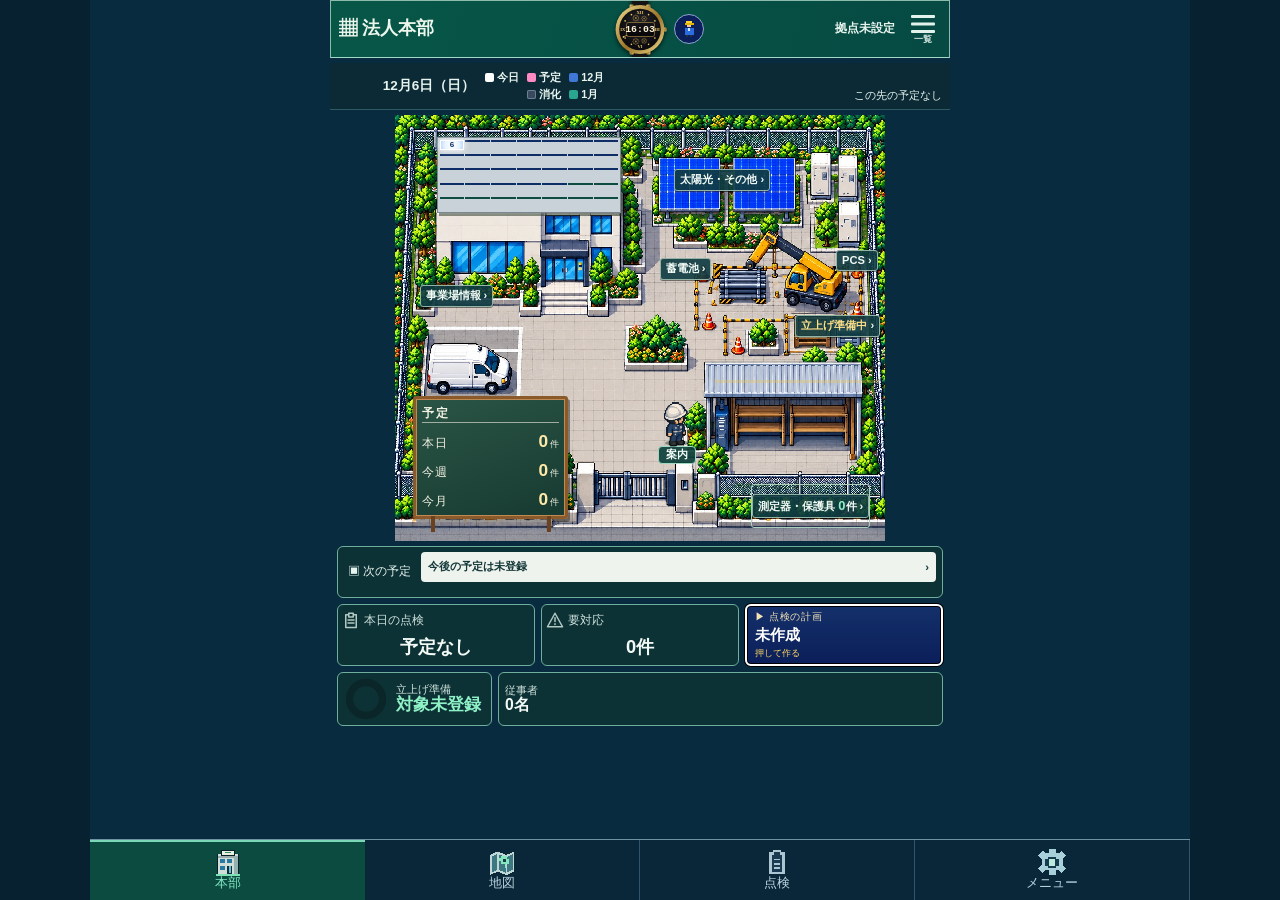
==== commit a3fbdd5c: "Update public build: record screen badges and resolve method, sample v5 with photos Co-Authored-By: " ====
--- a/corporate/index.html
+++ b/corporate/index.html
@@ -1,10 +1,10 @@
-<!doctype html><html lang="ja"><head><meta charset="utf-8"><meta name="viewport" content="width=device-width,initial-scale=1,viewport-fit=cover,interactive-widget=resizes-content"><meta name="theme-color" content="#132d35"><title>SOLVIA｜保安法人 立上げ・運営</title><link rel="apple-touch-icon" href="/icons/home-icon-v2.png"><link rel="icon" href="/icons/icon-192.png"><link rel="stylesheet" href="style.css?v=202611030053"><link rel="stylesheet" href="simulation.css?v=202611030053"><link rel="stylesheet" href="screen.css?v=202611030053"><link rel="stylesheet" href="reference.css?v=202611030053"><link rel="stylesheet" href="world.css?v=202611030053"><link rel="stylesheet" href="gateway.css?v=202611030053"><link rel="stylesheet" href="integration.css?v=202611030053"><link rel="stylesheet" href="operations.css?v=202611030053"><link rel="stylesheet" href="weather.css?v=202611030053"><link rel="stylesheet" href="layout-revision.css?v=202611030053"><link rel="stylesheet" href="../vendor/leaflet/leaflet.css"><link rel="stylesheet" href="landmark-layout.css?v=202611030053"><link rel="stylesheet" href="map-final.css?v=202611030053">
-<link rel="stylesheet" href="inspection-board.css?v=202611030053">
-<link rel="stylesheet" href="hq-screen.css?v=202611030053">
-<link rel="stylesheet" href="visit.css?v=202611030053">
-<link rel="stylesheet" href="record.css?v=202611030053">
-<link rel="stylesheet" href="ledger.css?v=202611030053">
-<link rel="stylesheet" href="home-board.css?v=202611030053">
-<link rel="stylesheet" href="route.css?v=202611030053">
-<link rel="stylesheet" href="page-menu.css?v=202611030053">
-<link rel="stylesheet" href="prep-board.css?v=202611030053"></head><body><aside class="rail"><a class="brand" href="./"><span class="brand-icon">S</span><span>SOLVIA<small>保安法人<br>立上げ・運営</small></span></a><p class="rail-label">ORGANIZATION DESK</p><nav id="nav"></nav><div class="rail-foot"><a href="../legacy.html">旧監視詳細（引継ぎ前）</a><p>個人用プロトタイプ<br>外部API・AI 未接続</p></div></aside><main><header><button id="jst-clock" data-page="calendar" aria-label="日本時間・カレンダー"></button><a class="app-wordmark" href="./"><span>ϟ</span> SOLVIA<small>法人本部</small></a><button id="header-bgm">BGM OFF</button><button id="settings-button" aria-label="メニューを開く"><span class="hamburger" aria-hidden="true"></span></button><span id="bgm-status" hidden>曲を登録</span></header><div class="workspace"><div id="storage-error" role="alert" hidden></div><div class="topline"><button id="back-screen" hidden>‹ 戻る</button><div><p class="eyebrow">BUILD YOUR ORGANIZATION</p><h1 id="page-title">法人本部</h1><p id="page-subtitle">人材と拠点を整え、次の一手を決める。</p></div><label class="mode-control">データ領域<select id="mode"><option value="work">実務モード</option><option value="plan">計画モード</option><option value="demo">独立デモ</option></select></label></div><div id="mode-band"></div><div class="legal-note" hidden>準備の達成は、法人の要件確認・事業場ごとの承認・業務開始の可否を判定するものではありません。</div><div id="page" tabindex="-1" aria-label="現在の画面"></div><footer><span>SOLVIA / 法人運営</span><span id="save-status">読み込み中</span></footer></div></main><dialog id="dialog"><div class="modal-top"><h2 id="dialog-title"></h2><button id="close-dialog" class="close" aria-label="閉じる">×</button></div><div id="dialog-body"></div></dialog><div id="toast" role="status"></div><script src="../vendor/leaflet/leaflet.js"></script><script src="vendor/fflate.js"></script><script type="module" src="viewport.js?v=202611030053"></script><script type="module" src="app.js?v=202611030053"></script></body></html>
+<!doctype html><html lang="ja"><head><meta charset="utf-8"><meta name="viewport" content="width=device-width,initial-scale=1,viewport-fit=cover,interactive-widget=resizes-content"><meta name="theme-color" content="#132d35"><title>SOLVIA｜保安法人 立上げ・運営</title><link rel="apple-touch-icon" href="/icons/home-icon-v2.png"><link rel="icon" href="/icons/icon-192.png"><link rel="stylesheet" href="style.css?v=202611030103"><link rel="stylesheet" href="simulation.css?v=202611030103"><link rel="stylesheet" href="screen.css?v=202611030103"><link rel="stylesheet" href="reference.css?v=202611030103"><link rel="stylesheet" href="world.css?v=202611030103"><link rel="stylesheet" href="gateway.css?v=202611030103"><link rel="stylesheet" href="integration.css?v=202611030103"><link rel="stylesheet" href="operations.css?v=202611030103"><link rel="stylesheet" href="weather.css?v=202611030103"><link rel="stylesheet" href="layout-revision.css?v=202611030103"><link rel="stylesheet" href="../vendor/leaflet/leaflet.css"><link rel="stylesheet" href="landmark-layout.css?v=202611030103"><link rel="stylesheet" href="map-final.css?v=202611030103">
+<link rel="stylesheet" href="inspection-board.css?v=202611030103">
+<link rel="stylesheet" href="hq-screen.css?v=202611030103">
+<link rel="stylesheet" href="visit.css?v=202611030103">
+<link rel="stylesheet" href="record.css?v=202611030103">
+<link rel="stylesheet" href="ledger.css?v=202611030103">
+<link rel="stylesheet" href="home-board.css?v=202611030103">
+<link rel="stylesheet" href="route.css?v=202611030103">
+<link rel="stylesheet" href="page-menu.css?v=202611030103">
+<link rel="stylesheet" href="prep-board.css?v=202611030103"></head><body><aside class="rail"><a class="brand" href="./"><span class="brand-icon">S</span><span>SOLVIA<small>保安法人<br>立上げ・運営</small></span></a><p class="rail-label">ORGANIZATION DESK</p><nav id="nav"></nav><div class="rail-foot"><a href="../legacy.html">旧監視詳細（引継ぎ前）</a><p>個人用プロトタイプ<br>外部API・AI 未接続</p></div></aside><main><header><button id="jst-clock" data-page="calendar" aria-label="日本時間・カレンダー"></button><a class="app-wordmark" href="./"><span>ϟ</span> SOLVIA<small>法人本部</small></a><button id="header-bgm">BGM OFF</button><button id="settings-button" aria-label="メニューを開く"><span class="hamburger" aria-hidden="true"></span></button><span id="bgm-status" hidden>曲を登録</span></header><div class="workspace"><div id="storage-error" role="alert" hidden></div><div class="topline"><button id="back-screen" hidden>‹ 戻る</button><div><p class="eyebrow">BUILD YOUR ORGANIZATION</p><h1 id="page-title">法人本部</h1><p id="page-subtitle">人材と拠点を整え、次の一手を決める。</p></div><label class="mode-control">データ領域<select id="mode"><option value="work">実務モード</option><option value="plan">計画モード</option><option value="demo">独立デモ</option></select></label></div><div id="mode-band"></div><div class="legal-note" hidden>準備の達成は、法人の要件確認・事業場ごとの承認・業務開始の可否を判定するものではありません。</div><div id="page" tabindex="-1" aria-label="現在の画面"></div><footer><span>SOLVIA / 法人運営</span><span id="save-status">読み込み中</span></footer></div></main><dialog id="dialog"><div class="modal-top"><h2 id="dialog-title"></h2><button id="close-dialog" class="close" aria-label="閉じる">×</button></div><div id="dialog-body"></div></dialog><div id="toast" role="status"></div><script src="../vendor/leaflet/leaflet.js"></script><script src="vendor/fflate.js"></script><script type="module" src="viewport.js?v=202611030103"></script><script type="module" src="app.js?v=202611030103"></script></body></html>
--- a/corporate/visit.css
+++ b/corporate/visit.css
@@ -113,3 +113,8 @@
 .visit2 .v-eqtabs button{border:2px solid #8fa6cc!important;background:#0b1f5a!important;border-radius:6px!important}
 .visit2 .v-eqtabs button[aria-selected=true]{border-color:#fff!important;box-shadow:0 0 0 2px #000,0 0 8px #46e0f066}
 .visit2 .v-head>button{border:2px solid #8fa6cc!important;background:#0b1f5a!important}
+/* 記録の画面：履歴・対処法の状態は盤と同じ「印＋段階」の札。解決した行は確かめた方法。記入の数は水色（黄色は要対応だけ） */
+.r-table .st-chip{margin-top:3px}.r-table .st-chip .bp-attn{display:inline-block!important;width:16px!important;height:16px!important;margin:0!important}
+.r-table .st-chip em{font-size:.6rem}
+.r-how{display:block;font-size:.66rem;color:#5fe39a}
+.visit2 .r-todo,.r-todo{color:#46e0f0!important}
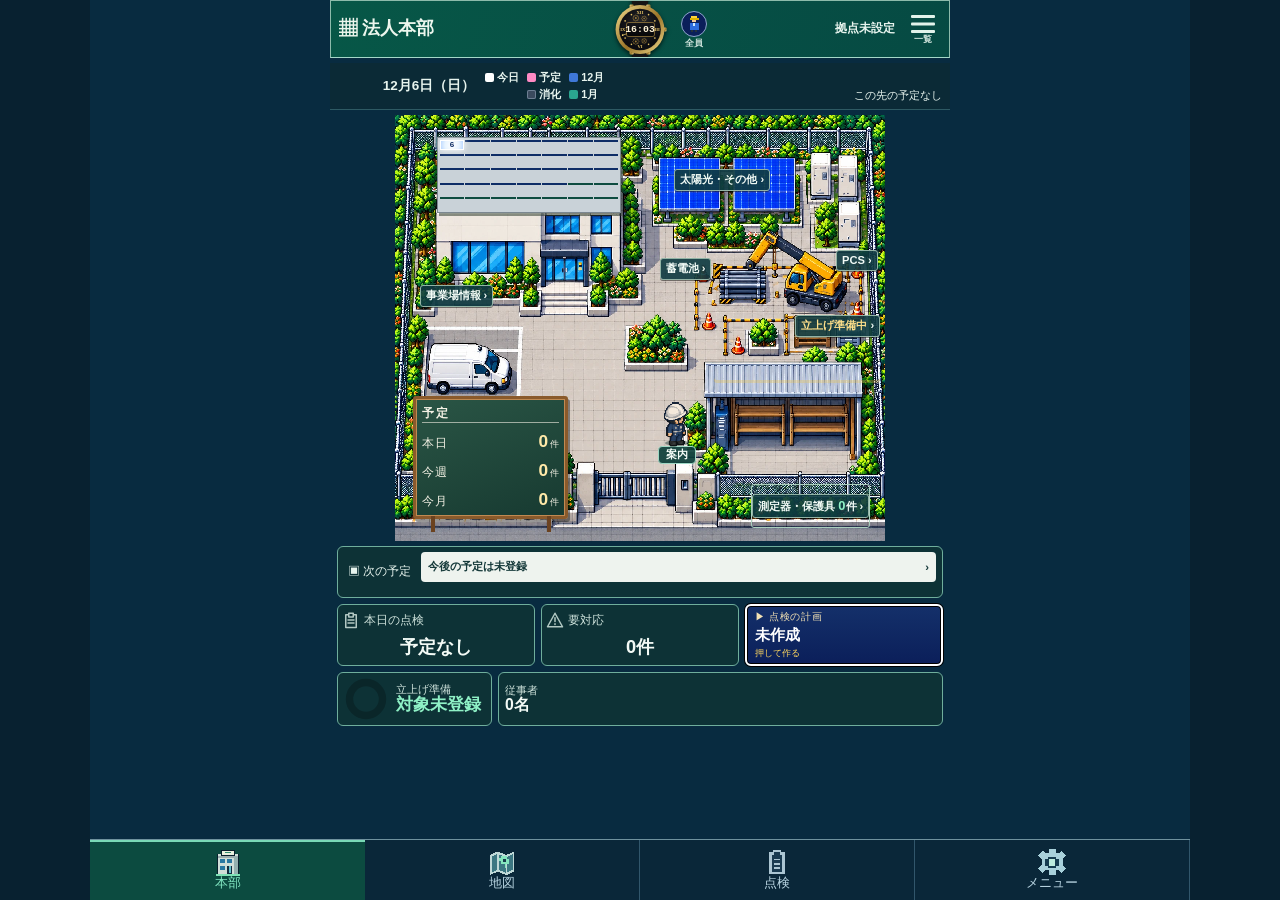
==== commit f9ec0961: "Update public build: labels under the person button Co-Authored-By: Claude Opus 5.5 <noreply@anthrop" ====
--- a/corporate/index.html
+++ b/corporate/index.html
@@ -1,10 +1,10 @@
-<!doctype html><html lang="ja"><head><meta charset="utf-8"><meta name="viewport" content="width=device-width,initial-scale=1,viewport-fit=cover,interactive-widget=resizes-content"><meta name="theme-color" content="#132d35"><title>SOLVIA｜保安法人 立上げ・運営</title><link rel="apple-touch-icon" href="/icons/home-icon-v2.png"><link rel="icon" href="/icons/icon-192.png"><link rel="stylesheet" href="style.css?v=202611030103"><link rel="stylesheet" href="simulation.css?v=202611030103"><link rel="stylesheet" href="screen.css?v=202611030103"><link rel="stylesheet" href="reference.css?v=202611030103"><link rel="stylesheet" href="world.css?v=202611030103"><link rel="stylesheet" href="gateway.css?v=202611030103"><link rel="stylesheet" href="integration.css?v=202611030103"><link rel="stylesheet" href="operations.css?v=202611030103"><link rel="stylesheet" href="weather.css?v=202611030103"><link rel="stylesheet" href="layout-revision.css?v=202611030103"><link rel="stylesheet" href="../vendor/leaflet/leaflet.css"><link rel="stylesheet" href="landmark-layout.css?v=202611030103"><link rel="stylesheet" href="map-final.css?v=202611030103">
-<link rel="stylesheet" href="inspection-board.css?v=202611030103">
-<link rel="stylesheet" href="hq-screen.css?v=202611030103">
-<link rel="stylesheet" href="visit.css?v=202611030103">
-<link rel="stylesheet" href="record.css?v=202611030103">
-<link rel="stylesheet" href="ledger.css?v=202611030103">
-<link rel="stylesheet" href="home-board.css?v=202611030103">
-<link rel="stylesheet" href="route.css?v=202611030103">
-<link rel="stylesheet" href="page-menu.css?v=202611030103">
-<link rel="stylesheet" href="prep-board.css?v=202611030103"></head><body><aside class="rail"><a class="brand" href="./"><span class="brand-icon">S</span><span>SOLVIA<small>保安法人<br>立上げ・運営</small></span></a><p class="rail-label">ORGANIZATION DESK</p><nav id="nav"></nav><div class="rail-foot"><a href="../legacy.html">旧監視詳細（引継ぎ前）</a><p>個人用プロトタイプ<br>外部API・AI 未接続</p></div></aside><main><header><button id="jst-clock" data-page="calendar" aria-label="日本時間・カレンダー"></button><a class="app-wordmark" href="./"><span>ϟ</span> SOLVIA<small>法人本部</small></a><button id="header-bgm">BGM OFF</button><button id="settings-button" aria-label="メニューを開く"><span class="hamburger" aria-hidden="true"></span></button><span id="bgm-status" hidden>曲を登録</span></header><div class="workspace"><div id="storage-error" role="alert" hidden></div><div class="topline"><button id="back-screen" hidden>‹ 戻る</button><div><p class="eyebrow">BUILD YOUR ORGANIZATION</p><h1 id="page-title">法人本部</h1><p id="page-subtitle">人材と拠点を整え、次の一手を決める。</p></div><label class="mode-control">データ領域<select id="mode"><option value="work">実務モード</option><option value="plan">計画モード</option><option value="demo">独立デモ</option></select></label></div><div id="mode-band"></div><div class="legal-note" hidden>準備の達成は、法人の要件確認・事業場ごとの承認・業務開始の可否を判定するものではありません。</div><div id="page" tabindex="-1" aria-label="現在の画面"></div><footer><span>SOLVIA / 法人運営</span><span id="save-status">読み込み中</span></footer></div></main><dialog id="dialog"><div class="modal-top"><h2 id="dialog-title"></h2><button id="close-dialog" class="close" aria-label="閉じる">×</button></div><div id="dialog-body"></div></dialog><div id="toast" role="status"></div><script src="../vendor/leaflet/leaflet.js"></script><script src="vendor/fflate.js"></script><script type="module" src="viewport.js?v=202611030103"></script><script type="module" src="app.js?v=202611030103"></script></body></html>
+<!doctype html><html lang="ja"><head><meta charset="utf-8"><meta name="viewport" content="width=device-width,initial-scale=1,viewport-fit=cover,interactive-widget=resizes-content"><meta name="theme-color" content="#132d35"><title>SOLVIA｜保安法人 立上げ・運営</title><link rel="apple-touch-icon" href="/icons/home-icon-v2.png"><link rel="icon" href="/icons/icon-192.png"><link rel="stylesheet" href="style.css?v=202611030111"><link rel="stylesheet" href="simulation.css?v=202611030111"><link rel="stylesheet" href="screen.css?v=202611030111"><link rel="stylesheet" href="reference.css?v=202611030111"><link rel="stylesheet" href="world.css?v=202611030111"><link rel="stylesheet" href="gateway.css?v=202611030111"><link rel="stylesheet" href="integration.css?v=202611030111"><link rel="stylesheet" href="operations.css?v=202611030111"><link rel="stylesheet" href="weather.css?v=202611030111"><link rel="stylesheet" href="layout-revision.css?v=202611030111"><link rel="stylesheet" href="../vendor/leaflet/leaflet.css"><link rel="stylesheet" href="landmark-layout.css?v=202611030111"><link rel="stylesheet" href="map-final.css?v=202611030111">
+<link rel="stylesheet" href="inspection-board.css?v=202611030111">
+<link rel="stylesheet" href="hq-screen.css?v=202611030111">
+<link rel="stylesheet" href="visit.css?v=202611030111">
+<link rel="stylesheet" href="record.css?v=202611030111">
+<link rel="stylesheet" href="ledger.css?v=202611030111">
+<link rel="stylesheet" href="home-board.css?v=202611030111">
+<link rel="stylesheet" href="route.css?v=202611030111">
+<link rel="stylesheet" href="page-menu.css?v=202611030111">
+<link rel="stylesheet" href="prep-board.css?v=202611030111"></head><body><aside class="rail"><a class="brand" href="./"><span class="brand-icon">S</span><span>SOLVIA<small>保安法人<br>立上げ・運営</small></span></a><p class="rail-label">ORGANIZATION DESK</p><nav id="nav"></nav><div class="rail-foot"><a href="../legacy.html">旧監視詳細（引継ぎ前）</a><p>個人用プロトタイプ<br>外部API・AI 未接続</p></div></aside><main><header><button id="jst-clock" data-page="calendar" aria-label="日本時間・カレンダー"></button><a class="app-wordmark" href="./"><span>ϟ</span> SOLVIA<small>法人本部</small></a><button id="header-bgm">BGM OFF</button><button id="settings-button" aria-label="メニューを開く"><span class="hamburger" aria-hidden="true"></span></button><span id="bgm-status" hidden>曲を登録</span></header><div class="workspace"><div id="storage-error" role="alert" hidden></div><div class="topline"><button id="back-screen" hidden>‹ 戻る</button><div><p class="eyebrow">BUILD YOUR ORGANIZATION</p><h1 id="page-title">法人本部</h1><p id="page-subtitle">人材と拠点を整え、次の一手を決める。</p></div><label class="mode-control">データ領域<select id="mode"><option value="work">実務モード</option><option value="plan">計画モード</option><option value="demo">独立デモ</option></select></label></div><div id="mode-band"></div><div class="legal-note" hidden>準備の達成は、法人の要件確認・事業場ごとの承認・業務開始の可否を判定するものではありません。</div><div id="page" tabindex="-1" aria-label="現在の画面"></div><footer><span>SOLVIA / 法人運営</span><span id="save-status">読み込み中</span></footer></div></main><dialog id="dialog"><div class="modal-top"><h2 id="dialog-title"></h2><button id="close-dialog" class="close" aria-label="閉じる">×</button></div><div id="dialog-body"></div></dialog><div id="toast" role="status"></div><script src="../vendor/leaflet/leaflet.js"></script><script src="vendor/fflate.js"></script><script type="module" src="viewport.js?v=202611030111"></script><script type="module" src="app.js?v=202611030111"></script></body></html>
--- a/corporate/page-menu.css
+++ b/corporate/page-menu.css
@@ -187,3 +187,10 @@
 /* 県の画面：緊急は赤、要対応は黄。選んでいるボタンは黄色をやめて水色（黄色は要対応だけ） */
 .md-sum b.urgent{color:#ff6b5e!important}
 .md-bar button[aria-pressed=true]{background:#0b1f5a!important;color:#46e0f0!important;border-color:#46e0f0!important}
+/* 本部・地図の人の絵のボタン：絵の下に「全員」「自分」（≡ 一覧と同じ形） */
+.me-chip .me-lab{display:none}
+.hq-live>.solvia-title>.me-chip,.map-final .map-heading-main>.me-chip{flex-direction:column;gap:2px;width:40px!important;min-width:40px!important;height:46px!important;border:0!important;border-radius:0!important;background:none!important}
+.hq-live>.solvia-title>.me-chip svg,.map-final .map-heading-main>.me-chip svg{width:26px!important;height:26px!important;padding:3px;border:1px solid #8fa6cc;border-radius:50%;background:#0b1f5a;box-sizing:border-box}
+.hq-live>.solvia-title>.me-chip.is-mine svg,.map-final .map-heading-main>.me-chip.is-mine svg{border:2px solid #46e0f0}
+.hq-live>.solvia-title>.me-chip .me-lab,.map-final .map-heading-main>.me-chip .me-lab{display:block;font-size:.58rem;line-height:1;color:#cfe3dc;font-weight:700;max-width:none!important;padding:0!important;min-height:0!important}
+.hq-live>.solvia-title>.me-chip.is-mine .me-lab,.map-final .map-heading-main>.me-chip.is-mine .me-lab{color:#46e0f0}
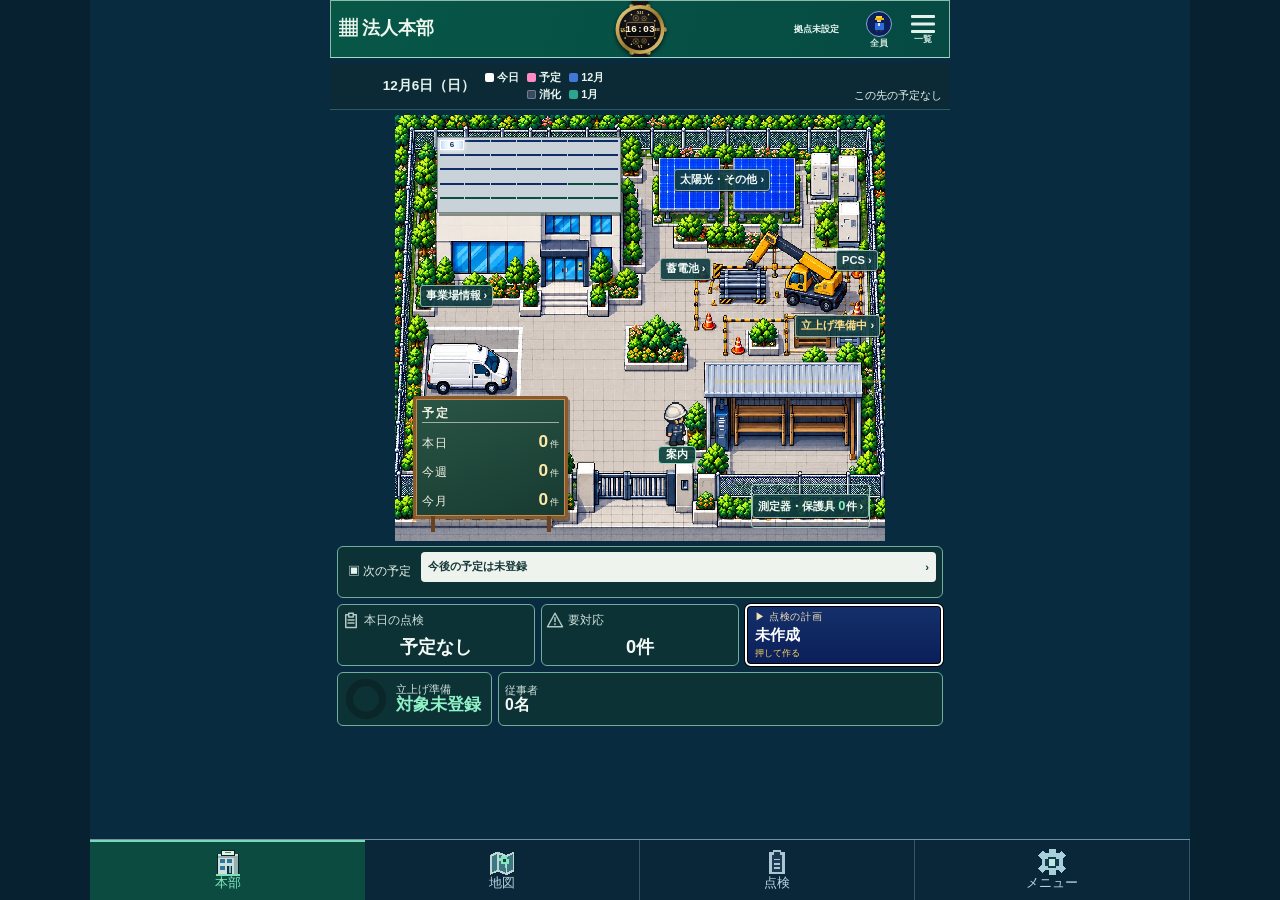
==== commit 1dcc5ea4: "Update public build: other pages review fixes, small consistency fixes, home person button Co-Author" ====
--- a/corporate/index.html
+++ b/corporate/index.html
@@ -1,10 +1,10 @@
-<!doctype html><html lang="ja"><head><meta charset="utf-8"><meta name="viewport" content="width=device-width,initial-scale=1,viewport-fit=cover,interactive-widget=resizes-content"><meta name="theme-color" content="#132d35"><title>SOLVIA｜保安法人 立上げ・運営</title><link rel="apple-touch-icon" href="/icons/home-icon-v2.png"><link rel="icon" href="/icons/icon-192.png"><link rel="stylesheet" href="style.css?v=202611030111"><link rel="stylesheet" href="simulation.css?v=202611030111"><link rel="stylesheet" href="screen.css?v=202611030111"><link rel="stylesheet" href="reference.css?v=202611030111"><link rel="stylesheet" href="world.css?v=202611030111"><link rel="stylesheet" href="gateway.css?v=202611030111"><link rel="stylesheet" href="integration.css?v=202611030111"><link rel="stylesheet" href="operations.css?v=202611030111"><link rel="stylesheet" href="weather.css?v=202611030111"><link rel="stylesheet" href="layout-revision.css?v=202611030111"><link rel="stylesheet" href="../vendor/leaflet/leaflet.css"><link rel="stylesheet" href="landmark-layout.css?v=202611030111"><link rel="stylesheet" href="map-final.css?v=202611030111">
-<link rel="stylesheet" href="inspection-board.css?v=202611030111">
-<link rel="stylesheet" href="hq-screen.css?v=202611030111">
-<link rel="stylesheet" href="visit.css?v=202611030111">
-<link rel="stylesheet" href="record.css?v=202611030111">
-<link rel="stylesheet" href="ledger.css?v=202611030111">
-<link rel="stylesheet" href="home-board.css?v=202611030111">
-<link rel="stylesheet" href="route.css?v=202611030111">
-<link rel="stylesheet" href="page-menu.css?v=202611030111">
-<link rel="stylesheet" href="prep-board.css?v=202611030111"></head><body><aside class="rail"><a class="brand" href="./"><span class="brand-icon">S</span><span>SOLVIA<small>保安法人<br>立上げ・運営</small></span></a><p class="rail-label">ORGANIZATION DESK</p><nav id="nav"></nav><div class="rail-foot"><a href="../legacy.html">旧監視詳細（引継ぎ前）</a><p>個人用プロトタイプ<br>外部API・AI 未接続</p></div></aside><main><header><button id="jst-clock" data-page="calendar" aria-label="日本時間・カレンダー"></button><a class="app-wordmark" href="./"><span>ϟ</span> SOLVIA<small>法人本部</small></a><button id="header-bgm">BGM OFF</button><button id="settings-button" aria-label="メニューを開く"><span class="hamburger" aria-hidden="true"></span></button><span id="bgm-status" hidden>曲を登録</span></header><div class="workspace"><div id="storage-error" role="alert" hidden></div><div class="topline"><button id="back-screen" hidden>‹ 戻る</button><div><p class="eyebrow">BUILD YOUR ORGANIZATION</p><h1 id="page-title">法人本部</h1><p id="page-subtitle">人材と拠点を整え、次の一手を決める。</p></div><label class="mode-control">データ領域<select id="mode"><option value="work">実務モード</option><option value="plan">計画モード</option><option value="demo">独立デモ</option></select></label></div><div id="mode-band"></div><div class="legal-note" hidden>準備の達成は、法人の要件確認・事業場ごとの承認・業務開始の可否を判定するものではありません。</div><div id="page" tabindex="-1" aria-label="現在の画面"></div><footer><span>SOLVIA / 法人運営</span><span id="save-status">読み込み中</span></footer></div></main><dialog id="dialog"><div class="modal-top"><h2 id="dialog-title"></h2><button id="close-dialog" class="close" aria-label="閉じる">×</button></div><div id="dialog-body"></div></dialog><div id="toast" role="status"></div><script src="../vendor/leaflet/leaflet.js"></script><script src="vendor/fflate.js"></script><script type="module" src="viewport.js?v=202611030111"></script><script type="module" src="app.js?v=202611030111"></script></body></html>
+<!doctype html><html lang="ja"><head><meta charset="utf-8"><meta name="viewport" content="width=device-width,initial-scale=1,viewport-fit=cover,interactive-widget=resizes-content"><meta name="theme-color" content="#132d35"><title>SOLVIA｜保安法人 立上げ・運営</title><link rel="apple-touch-icon" href="/icons/home-icon-v2.png"><link rel="icon" href="/icons/icon-192.png"><link rel="stylesheet" href="style.css?v=202611030334"><link rel="stylesheet" href="simulation.css?v=202611030334"><link rel="stylesheet" href="screen.css?v=202611030334"><link rel="stylesheet" href="reference.css?v=202611030334"><link rel="stylesheet" href="world.css?v=202611030334"><link rel="stylesheet" href="gateway.css?v=202611030334"><link rel="stylesheet" href="integration.css?v=202611030334"><link rel="stylesheet" href="operations.css?v=202611030334"><link rel="stylesheet" href="weather.css?v=202611030334"><link rel="stylesheet" href="layout-revision.css?v=202611030334"><link rel="stylesheet" href="../vendor/leaflet/leaflet.css"><link rel="stylesheet" href="landmark-layout.css?v=202611030334"><link rel="stylesheet" href="map-final.css?v=202611030334">
+<link rel="stylesheet" href="inspection-board.css?v=202611030334">
+<link rel="stylesheet" href="hq-screen.css?v=202611030334">
+<link rel="stylesheet" href="visit.css?v=202611030334">
+<link rel="stylesheet" href="record.css?v=202611030334">
+<link rel="stylesheet" href="ledger.css?v=202611030334">
+<link rel="stylesheet" href="home-board.css?v=202611030334">
+<link rel="stylesheet" href="route.css?v=202611030334">
+<link rel="stylesheet" href="page-menu.css?v=202611030334">
+<link rel="stylesheet" href="prep-board.css?v=202611030334"></head><body><aside class="rail"><a class="brand" href="./"><span class="brand-icon">S</span><span>SOLVIA<small>保安法人<br>立上げ・運営</small></span></a><p class="rail-label">ORGANIZATION DESK</p><nav id="nav"></nav><div class="rail-foot"><a href="../legacy.html">旧監視詳細（引継ぎ前）</a><p>個人用プロトタイプ<br>外部API・AI 未接続</p></div></aside><main><header><button id="jst-clock" data-page="calendar" aria-label="日本時間・カレンダー"></button><a class="app-wordmark" href="./"><span>ϟ</span> SOLVIA<small>法人本部</small></a><button id="header-bgm">BGM OFF</button><button id="settings-button" aria-label="メニューを開く"><span class="hamburger" aria-hidden="true"></span></button><span id="bgm-status" hidden>曲を登録</span></header><div class="workspace"><div id="storage-error" role="alert" hidden></div><div class="topline"><button id="back-screen" hidden>‹ 戻る</button><div><p class="eyebrow">BUILD YOUR ORGANIZATION</p><h1 id="page-title">法人本部</h1><p id="page-subtitle">人材と拠点を整え、次の一手を決める。</p></div><label class="mode-control">データ領域<select id="mode"><option value="work">実務モード</option><option value="plan">計画モード</option><option value="demo">独立デモ</option></select></label></div><div id="mode-band"></div><div class="legal-note" hidden>準備の達成は、法人の要件確認・事業場ごとの承認・業務開始の可否を判定するものではありません。</div><div id="page" tabindex="-1" aria-label="現在の画面"></div><footer><span>SOLVIA / 法人運営</span><span id="save-status">読み込み中</span></footer></div></main><dialog id="dialog"><div class="modal-top"><h2 id="dialog-title"></h2><button id="close-dialog" class="close" aria-label="閉じる">×</button></div><div id="dialog-body"></div></dialog><div id="toast" role="status"></div><script src="../vendor/leaflet/leaflet.js"></script><script src="vendor/fflate.js"></script><script type="module" src="viewport.js?v=202611030334"></script><script type="module" src="app.js?v=202611030334"></script></body></html>
--- a/corporate/page-menu.css
+++ b/corporate/page-menu.css
@@ -194,3 +194,12 @@
 .hq-live>.solvia-title>.me-chip.is-mine svg,.map-final .map-heading-main>.me-chip.is-mine svg{border:2px solid #46e0f0}
 .hq-live>.solvia-title>.me-chip .me-lab,.map-final .map-heading-main>.me-chip .me-lab{display:block;font-size:.58rem;line-height:1;color:#cfe3dc;font-weight:700;max-width:none!important;padding:0!important;min-height:0!important}
 .hq-live>.solvia-title>.me-chip.is-mine .me-lab,.map-final .map-heading-main>.me-chip.is-mine .me-lab{color:#46e0f0}
+/* 本部の人の絵：時計の横ではなく、地図と同じく「≡ 一覧」の左に。天気の札はその左に詰める */
+body .hq-live>.solvia-title{padding-right:96px!important}
+body .hq-live>.solvia-title>.me-chip{left:auto!important;right:50px!important}
+body .hq-live>.solvia-title>.weather-chip{margin-left:auto!important;min-width:0!important;max-width:calc(50% - 104px)!important;overflow:hidden;padding:0 2px!important}
+body .hq-live>.solvia-title>.weather-chip span,body .hq-live>.solvia-title>.weather-chip b{white-space:nowrap;overflow:hidden;text-overflow:ellipsis}
+body .hq-live>.solvia-title>.weather-chip{font-size:.62rem!important;gap:2px!important;justify-content:center!important}
+body .hq-live>.solvia-title>.weather-chip>span:first-child{display:none!important}
+body .hq-live>.solvia-title>.weather-chip b{white-space:normal!important;overflow:visible!important;text-overflow:clip!important;line-height:1.15;text-align:center}
+body .hq-live>.solvia-title>.weather-chip{width:74px!important;max-width:74px!important;flex:none!important;padding:0!important}body .hq-live>.solvia-title>.weather-chip b{white-space:nowrap!important;font-size:.6rem!important}body .hq-live>.solvia-title>.weather-chip>*:not(b){display:none!important}
--- a/corporate/prep-board.css
+++ b/corporate/prep-board.css
@@ -94,3 +94,52 @@
 .si-stats{grid-template-columns:1fr}.si-stats dd{text-align:right;margin:0}.si-stats dd small{display:block;font-size:.6rem;color:#b9c6e8}
 .si-sum{flex-wrap:wrap;gap:4px 6px;margin-bottom:4px}.si-v{color:#ffd75e}
 .si-cmds{display:grid;grid-template-columns:1fr 1fr;gap:6px}.si-cmds .si-wide{grid-column:1/-1}#dialog.gm-dlg .si-cmds .td-btn{background:none!important;color:#fff!important}#dialog.gm-dlg .si-cmds .td-main{color:#ffd75e!important}
+/* ゲーム風のページの表（BESS点検項目・一覧表示など）：紺の地に白い字。横に広い表は表の中だけ横に動かす */
+body.gm-page .table-wrap{background:#0b1f5a!important;color:#fff!important;border:3px solid #fff;border-radius:6px;box-shadow:0 0 0 2px #000;overflow-x:auto;-webkit-overflow-scrolling:touch}
+body.gm-page .table-wrap table{background:none!important;color:#fff!important;border-collapse:collapse;min-width:100%}
+body.gm-page .table-wrap th{background:#061238!important;color:#b9c6e8!important;border-bottom:2px solid #fff!important;white-space:nowrap;font-weight:700}
+body.gm-page .table-wrap td{background:none!important;color:#fff!important;border-bottom:1px dashed #33507e!important;vertical-align:top}
+body.gm-page .table-wrap td:first-child,body.gm-page .table-wrap th:first-child{white-space:nowrap}
+body.gm-page .table-wrap .table-name{background:none!important;border:0!important;color:#fff!important;font-weight:800;text-align:left;padding:0;min-width:7em}
+body.gm-page .table-wrap small{color:#b9c6e8!important}
+/* 監視・保存値一覧 */
+.mo-site{display:grid;gap:6px;padding:6px 0;border-bottom:1px dashed #33507e}.mo-site:last-child{border:0}
+.mo-vals{display:grid;grid-template-columns:repeat(3,minmax(0,1fr));gap:4px}
+.mo-v{display:flex;flex-direction:column;padding:4px 6px;border:1px solid #4d6a88;border-radius:4px;background:#061238}
+.mo-v small{font-size:.62rem;color:#b9c6e8}.mo-v b{font-size:.9rem;color:#fff}.mo-v b.na{color:#8fa6cc;font-size:.78rem}.mo-v i{font-style:normal;font-size:.58rem;color:#8fa6cc}
+.mo-wx{min-height:36px!important}
+/* カレンダー：日ごとに予定の札（最大2つ＋残りの数）。点検＝水色、済み＝緑、そのほか＝桃色。曜日の帯も紺に */
+body.gm-page .calendar-grid{background:#081428!important;border:3px solid #fff;border-radius:6px;overflow:hidden;box-shadow:0 0 0 2px #000}
+body.gm-page .calendar-grid>span{background:#061238!important;color:#b9c6e8!important;font-weight:700;padding:4px!important}
+body.gm-page .calendar-grid>span:first-child{color:#ff9b8a!important}body.gm-page .calendar-grid>span:nth-child(7){color:#7cc4ff!important}
+body.gm-page .calendar-day{background:#0b1f5a!important;color:#fff!important;border-color:#33507e!important;min-height:64px!important;padding:3px 2px!important;display:flex!important;flex-direction:column;align-items:stretch;gap:2px;overflow:hidden}
+body.gm-page .calendar-day.out{background:#081428!important;color:#4d5a68!important}
+body.gm-page .calendar-day.today{box-shadow:inset 0 0 0 2px #46e0f0!important}
+.cd-no{font-size:.72rem;line-height:1.1}
+.cd-ev{display:block;padding:0 2px;border-radius:3px;font-size:.56rem;line-height:1.5;white-space:nowrap;overflow:hidden;text-overflow:ellipsis;font-weight:700}
+.cd-ev.is-insp{background:#46e0f0;color:#061238}.cd-ev.is-done{background:#5fe39a;color:#061238}.cd-ev.is-other{background:#ff8ac4;color:#3a0a22}
+.cd-more{font-size:.56rem;color:#b9c6e8;line-height:1.2}
+.urg-row{display:grid;gap:6px;padding:6px 0;border-bottom:1px dashed #33507e}.urg-list{margin-bottom:8px}.urg-list .gh{color:#ff9b8a;font-weight:800;display:flex;align-items:center;gap:6px}
+/* 見た目をそろえる（2026-11-03）：黄色は要対応だけ。データ領域の欄・すごろくの進行中・計画比較のボタンは水色。次の準備・計画比較も紺の窓 */
+.gm-mode select{border-color:#46e0f0!important;color:#46e0f0!important}
+.sq-doing{background:#46e0f0!important;box-shadow:inset -2px -2px 0 #1f8fa0,inset 2px 2px 0 #c8f6ff!important}
+.sg-lg .p{background:#46e0f0!important}
+body.gm-page .prep-row{display:flex;align-items:center;justify-content:space-between;gap:8px;width:100%;min-height:56px;padding:8px 10px;border:0;border-bottom:1px dashed #33507e;background:#0b1f5a!important;color:#fff!important;text-align:left}
+body.gm-page .prep-row strong{color:#fff}body.gm-page .prep-row small{color:#b9c6e8}body.gm-page .prep-row b{color:#46e0f0}
+body.gm-page .big-callout{background:#0b1f5a!important;color:#fff!important;border:3px solid #fff;border-radius:6px;box-shadow:0 0 0 2px #000}
+body.gm-page .big-callout h2{color:#fff!important;font-size:1.1rem}body.gm-page .big-callout p{color:#b9c6e8!important}
+body.gm-page .big-callout .primary{background:none!important;border:2px solid #46e0f0!important;color:#46e0f0!important;font-weight:800}
+body.gm-page .panel-head{background:#061238!important;color:#fff!important;border-bottom:2px solid #fff}
+body .sg .sq-doing,body .sg .sq-doing:hover,body .sg .sq-doing:focus{background:#46e0f0!important}
+.sg-next em{border-color:#46e0f0!important;color:#46e0f0!important}
+.urg-row{grid-template-columns:minmax(0,1fr)}.urg-row .td-row{min-width:0}.urg-row .td-nm b{white-space:normal}
+.urg-row .td-btn{width:100%;box-sizing:border-box}.urg-row .td-main{border-color:#ff8a7a!important;color:#ff9b8a!important}
+/* 小さな点をそろえる（2026-11-03）：番号の札は金色をやめ白い枠（盤・記録の画面と同じ）。要対応の行の札は黄色の枠 */
+body .td-tok{background:#061238!important;color:#fff!important;border:2px solid #fff!important;box-shadow:none!important;font-family:ui-monospace,monospace}
+body .td-tok.td-tok-warn{border-color:#ffd23c!important;color:#ffd23c!important}
+/* ゲーム風のページの「＋ 登録」などの緑のボタンは、水色の枠に */
+body.gm-page #page button.primary:not(.td-btn):not(.bp-primary){background:#0b1f5a!important;border:2px solid #46e0f0!important;color:#46e0f0!important;font-weight:800;box-shadow:none!important}
+/* 独立デモ・計画の帯も紺の窓に */
+body.gm-page .mode-band{background:#0b1f5a!important;color:#b9c6e8!important;border:2px solid #8fa6cc!important;border-radius:6px}
+body.gm-page .mode-band b,body.gm-page .mode-band strong{color:#fff!important}
+body.gm-page .mode-band button{background:none!important;border:1px solid #46e0f0!important;color:#46e0f0!important}
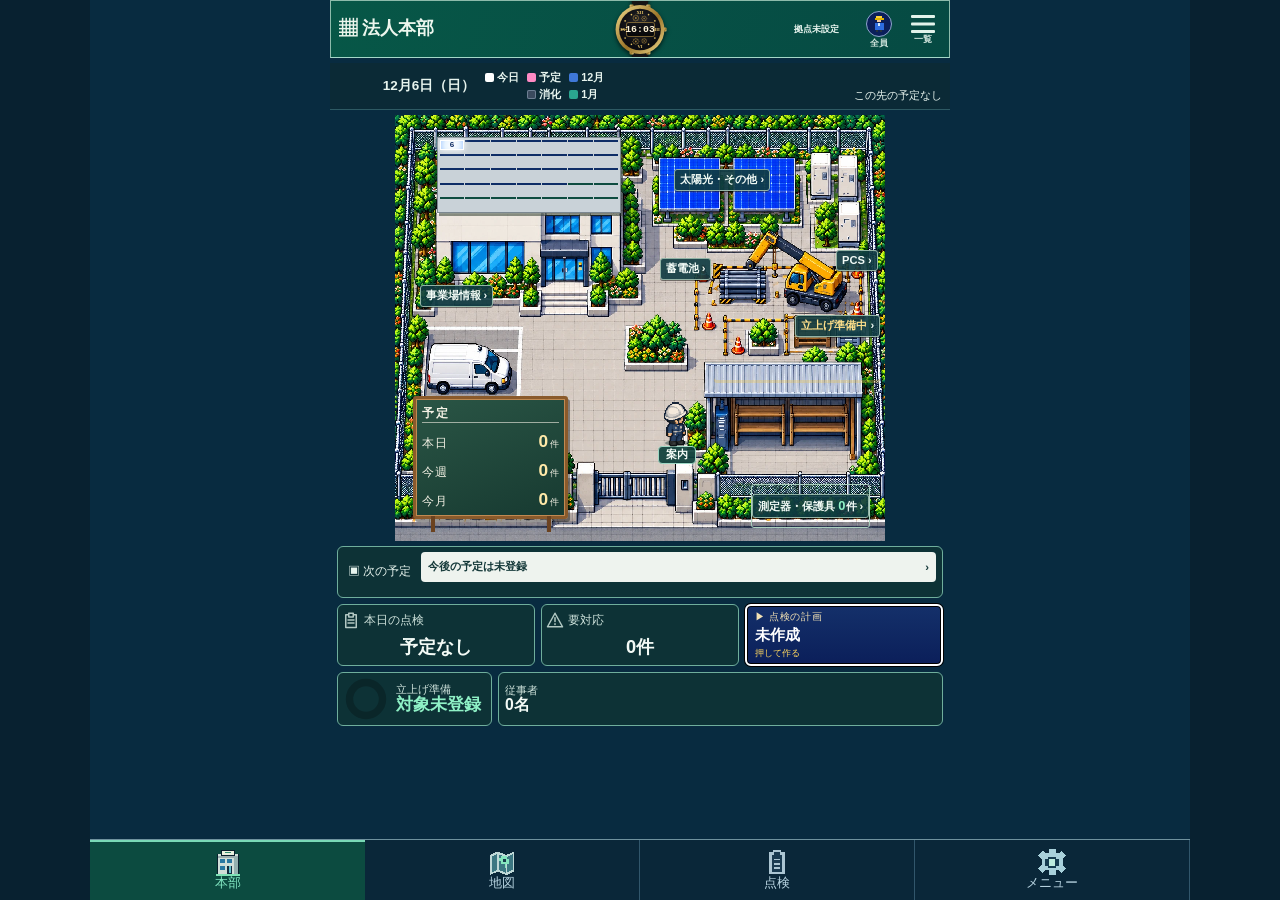
==== commit 088b40e1: "Update public build: board filter, legend frame colors Co-Authored-By: Claude Opus 5.5 <noreply@anth" ====
--- a/corporate/index.html
+++ b/corporate/index.html
@@ -1,10 +1,10 @@
-<!doctype html><html lang="ja"><head><meta charset="utf-8"><meta name="viewport" content="width=device-width,initial-scale=1,viewport-fit=cover,interactive-widget=resizes-content"><meta name="theme-color" content="#132d35"><title>SOLVIA｜保安法人 立上げ・運営</title><link rel="apple-touch-icon" href="/icons/home-icon-v2.png"><link rel="icon" href="/icons/icon-192.png"><link rel="stylesheet" href="style.css?v=202611030334"><link rel="stylesheet" href="simulation.css?v=202611030334"><link rel="stylesheet" href="screen.css?v=202611030334"><link rel="stylesheet" href="reference.css?v=202611030334"><link rel="stylesheet" href="world.css?v=202611030334"><link rel="stylesheet" href="gateway.css?v=202611030334"><link rel="stylesheet" href="integration.css?v=202611030334"><link rel="stylesheet" href="operations.css?v=202611030334"><link rel="stylesheet" href="weather.css?v=202611030334"><link rel="stylesheet" href="layout-revision.css?v=202611030334"><link rel="stylesheet" href="../vendor/leaflet/leaflet.css"><link rel="stylesheet" href="landmark-layout.css?v=202611030334"><link rel="stylesheet" href="map-final.css?v=202611030334">
-<link rel="stylesheet" href="inspection-board.css?v=202611030334">
-<link rel="stylesheet" href="hq-screen.css?v=202611030334">
-<link rel="stylesheet" href="visit.css?v=202611030334">
-<link rel="stylesheet" href="record.css?v=202611030334">
-<link rel="stylesheet" href="ledger.css?v=202611030334">
-<link rel="stylesheet" href="home-board.css?v=202611030334">
-<link rel="stylesheet" href="route.css?v=202611030334">
-<link rel="stylesheet" href="page-menu.css?v=202611030334">
-<link rel="stylesheet" href="prep-board.css?v=202611030334"></head><body><aside class="rail"><a class="brand" href="./"><span class="brand-icon">S</span><span>SOLVIA<small>保安法人<br>立上げ・運営</small></span></a><p class="rail-label">ORGANIZATION DESK</p><nav id="nav"></nav><div class="rail-foot"><a href="../legacy.html">旧監視詳細（引継ぎ前）</a><p>個人用プロトタイプ<br>外部API・AI 未接続</p></div></aside><main><header><button id="jst-clock" data-page="calendar" aria-label="日本時間・カレンダー"></button><a class="app-wordmark" href="./"><span>ϟ</span> SOLVIA<small>法人本部</small></a><button id="header-bgm">BGM OFF</button><button id="settings-button" aria-label="メニューを開く"><span class="hamburger" aria-hidden="true"></span></button><span id="bgm-status" hidden>曲を登録</span></header><div class="workspace"><div id="storage-error" role="alert" hidden></div><div class="topline"><button id="back-screen" hidden>‹ 戻る</button><div><p class="eyebrow">BUILD YOUR ORGANIZATION</p><h1 id="page-title">法人本部</h1><p id="page-subtitle">人材と拠点を整え、次の一手を決める。</p></div><label class="mode-control">データ領域<select id="mode"><option value="work">実務モード</option><option value="plan">計画モード</option><option value="demo">独立デモ</option></select></label></div><div id="mode-band"></div><div class="legal-note" hidden>準備の達成は、法人の要件確認・事業場ごとの承認・業務開始の可否を判定するものではありません。</div><div id="page" tabindex="-1" aria-label="現在の画面"></div><footer><span>SOLVIA / 法人運営</span><span id="save-status">読み込み中</span></footer></div></main><dialog id="dialog"><div class="modal-top"><h2 id="dialog-title"></h2><button id="close-dialog" class="close" aria-label="閉じる">×</button></div><div id="dialog-body"></div></dialog><div id="toast" role="status"></div><script src="../vendor/leaflet/leaflet.js"></script><script src="vendor/fflate.js"></script><script type="module" src="viewport.js?v=202611030334"></script><script type="module" src="app.js?v=202611030334"></script></body></html>
+<!doctype html><html lang="ja"><head><meta charset="utf-8"><meta name="viewport" content="width=device-width,initial-scale=1,viewport-fit=cover,interactive-widget=resizes-content"><meta name="theme-color" content="#132d35"><title>SOLVIA｜保安法人 立上げ・運営</title><link rel="apple-touch-icon" href="/icons/home-icon-v2.png"><link rel="icon" href="/icons/icon-192.png"><link rel="stylesheet" href="style.css?v=202611030404"><link rel="stylesheet" href="simulation.css?v=202611030404"><link rel="stylesheet" href="screen.css?v=202611030404"><link rel="stylesheet" href="reference.css?v=202611030404"><link rel="stylesheet" href="world.css?v=202611030404"><link rel="stylesheet" href="gateway.css?v=202611030404"><link rel="stylesheet" href="integration.css?v=202611030404"><link rel="stylesheet" href="operations.css?v=202611030404"><link rel="stylesheet" href="weather.css?v=202611030404"><link rel="stylesheet" href="layout-revision.css?v=202611030404"><link rel="stylesheet" href="../vendor/leaflet/leaflet.css"><link rel="stylesheet" href="landmark-layout.css?v=202611030404"><link rel="stylesheet" href="map-final.css?v=202611030404">
+<link rel="stylesheet" href="inspection-board.css?v=202611030404">
+<link rel="stylesheet" href="hq-screen.css?v=202611030404">
+<link rel="stylesheet" href="visit.css?v=202611030404">
+<link rel="stylesheet" href="record.css?v=202611030404">
+<link rel="stylesheet" href="ledger.css?v=202611030404">
+<link rel="stylesheet" href="home-board.css?v=202611030404">
+<link rel="stylesheet" href="route.css?v=202611030404">
+<link rel="stylesheet" href="page-menu.css?v=202611030404">
+<link rel="stylesheet" href="prep-board.css?v=202611030404"></head><body><aside class="rail"><a class="brand" href="./"><span class="brand-icon">S</span><span>SOLVIA<small>保安法人<br>立上げ・運営</small></span></a><p class="rail-label">ORGANIZATION DESK</p><nav id="nav"></nav><div class="rail-foot"><a href="../legacy.html">旧監視詳細（引継ぎ前）</a><p>個人用プロトタイプ<br>外部API・AI 未接続</p></div></aside><main><header><button id="jst-clock" data-page="calendar" aria-label="日本時間・カレンダー"></button><a class="app-wordmark" href="./"><span>ϟ</span> SOLVIA<small>法人本部</small></a><button id="header-bgm">BGM OFF</button><button id="settings-button" aria-label="メニューを開く"><span class="hamburger" aria-hidden="true"></span></button><span id="bgm-status" hidden>曲を登録</span></header><div class="workspace"><div id="storage-error" role="alert" hidden></div><div class="topline"><button id="back-screen" hidden>‹ 戻る</button><div><p class="eyebrow">BUILD YOUR ORGANIZATION</p><h1 id="page-title">法人本部</h1><p id="page-subtitle">人材と拠点を整え、次の一手を決める。</p></div><label class="mode-control">データ領域<select id="mode"><option value="work">実務モード</option><option value="plan">計画モード</option><option value="demo">独立デモ</option></select></label></div><div id="mode-band"></div><div class="legal-note" hidden>準備の達成は、法人の要件確認・事業場ごとの承認・業務開始の可否を判定するものではありません。</div><div id="page" tabindex="-1" aria-label="現在の画面"></div><footer><span>SOLVIA / 法人運営</span><span id="save-status">読み込み中</span></footer></div></main><dialog id="dialog"><div class="modal-top"><h2 id="dialog-title"></h2><button id="close-dialog" class="close" aria-label="閉じる">×</button></div><div id="dialog-body"></div></dialog><div id="toast" role="status"></div><script src="../vendor/leaflet/leaflet.js"></script><script src="vendor/fflate.js"></script><script type="module" src="viewport.js?v=202611030404"></script><script type="module" src="app.js?v=202611030404"></script></body></html>
--- a/corporate/inspection-board.css
+++ b/corporate/inspection-board.css
@@ -517,3 +517,18 @@
 body .bp-attn.k-unknown::after{content:none!important}
 svg.pix{width:1.1em;height:1.1em;vertical-align:-.15em;image-rendering:pixelated;flex:none}
 .bp-wins{touch-action:pan-y;overscroll-behavior:contain}
+/* 盤の絞り込み（全部・今日・要対応・新）。合わない扉は薄く（位置は動かさない） */
+.bp-filter{flex:none;display:grid;grid-template-columns:repeat(4,minmax(0,1fr));gap:4px}
+.bp-filter button{display:flex;align-items:center;justify-content:center;gap:4px;min-height:30px;border:1px solid #8fa6cc;border-radius:15px;background:#0b1f5a;color:#dfe9f3;font-size:.72rem;font-weight:700}
+.bp-filter button b{font-size:.8rem;color:#fff}
+.bp-filter button[aria-pressed=true]{border-color:#46e0f0;background:#0e3550;color:#46e0f0}.bp-filter button[aria-pressed=true] b{color:#46e0f0}
+.bp-filter .f-attn[aria-pressed=true]{border-color:#ffd23c;color:#ffd23c}.bp-filter .f-attn[aria-pressed=true] b{color:#ffd23c}
+.board-screen .bp-door.is-dim{opacity:.22;filter:grayscale(.8)}
+.board-screen .bp-door.is-dim.is-selected{opacity:.6}
+.board-screen .bp-filter button{min-height:24px!important;height:24px;padding:0 4px!important;font-size:.66rem!important}.board-screen .bp-filter button b{font-size:.74rem!important}
+/* 見かた：設備の箱の枠の色 */
+.lg-frames{display:grid;gap:5px}
+.lg-frame{display:grid;grid-template-columns:30px 2.6em 1fr;align-items:center;gap:6px}
+.lg-frame i{width:28px;height:18px;border:2px solid var(--lamp,#8fa6cc);border-radius:4px;background:#061238;box-shadow:0 0 6px var(--lamp-glow,transparent)}
+.lg-frame b{font-size:.8rem}.lg-frame small{font-size:.64rem;color:#b9c6e8}
+.lg-frame.lamp-normal{--lamp:#5fe39a;--lamp-glow:#5fe39a88}.lg-frame.lamp-known{--lamp:#46e0f0}.lg-frame.lamp-caution{--lamp:#ffd23c}.lg-frame.lamp-alarm{--lamp:#ff5a4a}.lg-frame.lamp-unknown{--lamp:#8fa6cc}
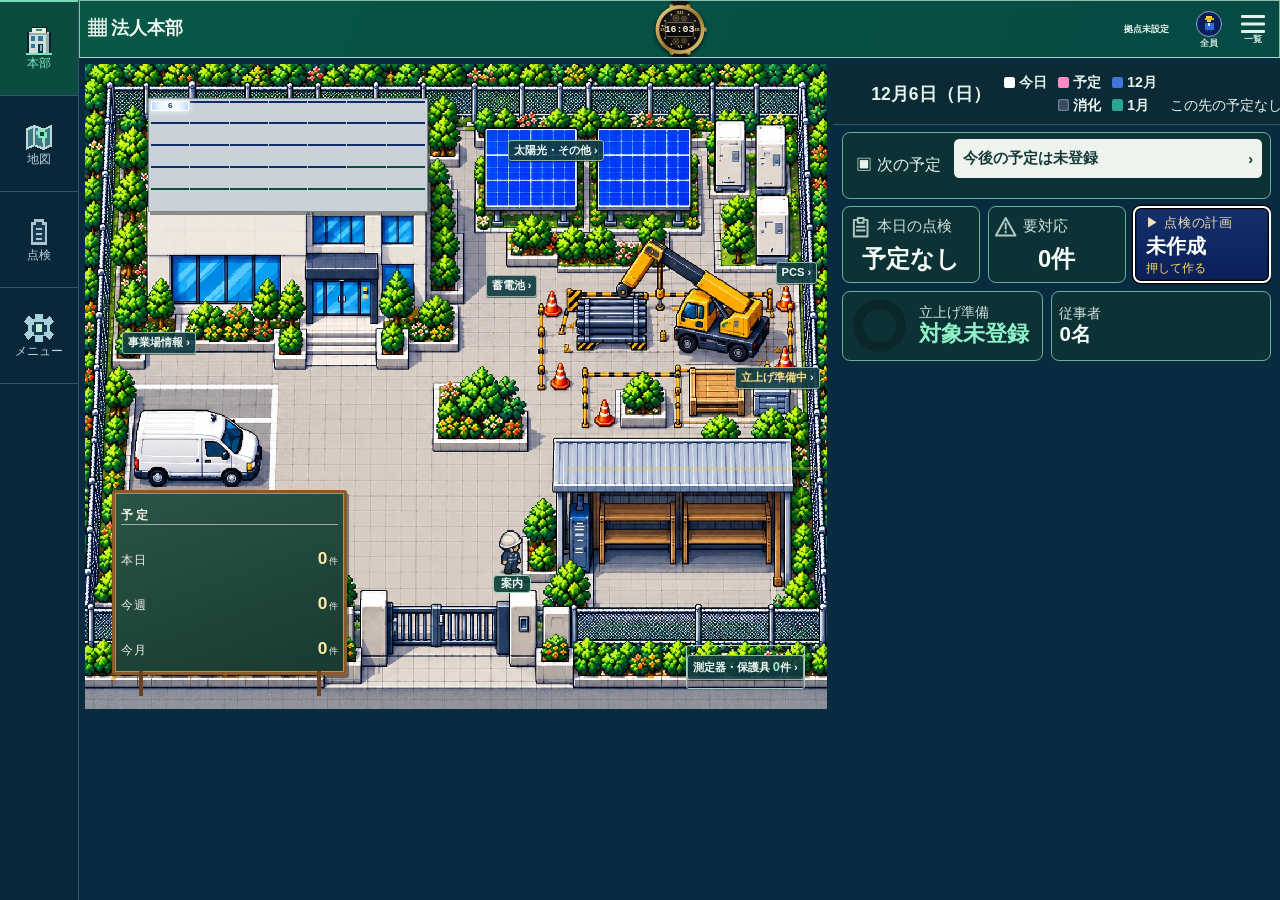
==== commit d32a1994: "Update public build: landscape and wide screen layout Co-Authored-By: Claude Opus 5.5 <noreply@anthr" ====
--- a/corporate/index.html
+++ b/corporate/index.html
@@ -1,10 +1,10 @@
-<!doctype html><html lang="ja"><head><meta charset="utf-8"><meta name="viewport" content="width=device-width,initial-scale=1,viewport-fit=cover,interactive-widget=resizes-content"><meta name="theme-color" content="#132d35"><title>SOLVIA｜保安法人 立上げ・運営</title><link rel="apple-touch-icon" href="/icons/home-icon-v2.png"><link rel="icon" href="/icons/icon-192.png"><link rel="stylesheet" href="style.css?v=202611030404"><link rel="stylesheet" href="simulation.css?v=202611030404"><link rel="stylesheet" href="screen.css?v=202611030404"><link rel="stylesheet" href="reference.css?v=202611030404"><link rel="stylesheet" href="world.css?v=202611030404"><link rel="stylesheet" href="gateway.css?v=202611030404"><link rel="stylesheet" href="integration.css?v=202611030404"><link rel="stylesheet" href="operations.css?v=202611030404"><link rel="stylesheet" href="weather.css?v=202611030404"><link rel="stylesheet" href="layout-revision.css?v=202611030404"><link rel="stylesheet" href="../vendor/leaflet/leaflet.css"><link rel="stylesheet" href="landmark-layout.css?v=202611030404"><link rel="stylesheet" href="map-final.css?v=202611030404">
-<link rel="stylesheet" href="inspection-board.css?v=202611030404">
-<link rel="stylesheet" href="hq-screen.css?v=202611030404">
-<link rel="stylesheet" href="visit.css?v=202611030404">
-<link rel="stylesheet" href="record.css?v=202611030404">
-<link rel="stylesheet" href="ledger.css?v=202611030404">
-<link rel="stylesheet" href="home-board.css?v=202611030404">
-<link rel="stylesheet" href="route.css?v=202611030404">
-<link rel="stylesheet" href="page-menu.css?v=202611030404">
-<link rel="stylesheet" href="prep-board.css?v=202611030404"></head><body><aside class="rail"><a class="brand" href="./"><span class="brand-icon">S</span><span>SOLVIA<small>保安法人<br>立上げ・運営</small></span></a><p class="rail-label">ORGANIZATION DESK</p><nav id="nav"></nav><div class="rail-foot"><a href="../legacy.html">旧監視詳細（引継ぎ前）</a><p>個人用プロトタイプ<br>外部API・AI 未接続</p></div></aside><main><header><button id="jst-clock" data-page="calendar" aria-label="日本時間・カレンダー"></button><a class="app-wordmark" href="./"><span>ϟ</span> SOLVIA<small>法人本部</small></a><button id="header-bgm">BGM OFF</button><button id="settings-button" aria-label="メニューを開く"><span class="hamburger" aria-hidden="true"></span></button><span id="bgm-status" hidden>曲を登録</span></header><div class="workspace"><div id="storage-error" role="alert" hidden></div><div class="topline"><button id="back-screen" hidden>‹ 戻る</button><div><p class="eyebrow">BUILD YOUR ORGANIZATION</p><h1 id="page-title">法人本部</h1><p id="page-subtitle">人材と拠点を整え、次の一手を決める。</p></div><label class="mode-control">データ領域<select id="mode"><option value="work">実務モード</option><option value="plan">計画モード</option><option value="demo">独立デモ</option></select></label></div><div id="mode-band"></div><div class="legal-note" hidden>準備の達成は、法人の要件確認・事業場ごとの承認・業務開始の可否を判定するものではありません。</div><div id="page" tabindex="-1" aria-label="現在の画面"></div><footer><span>SOLVIA / 法人運営</span><span id="save-status">読み込み中</span></footer></div></main><dialog id="dialog"><div class="modal-top"><h2 id="dialog-title"></h2><button id="close-dialog" class="close" aria-label="閉じる">×</button></div><div id="dialog-body"></div></dialog><div id="toast" role="status"></div><script src="../vendor/leaflet/leaflet.js"></script><script src="vendor/fflate.js"></script><script type="module" src="viewport.js?v=202611030404"></script><script type="module" src="app.js?v=202611030404"></script></body></html>
+<!doctype html><html lang="ja"><head><meta charset="utf-8"><meta name="viewport" content="width=device-width,initial-scale=1,viewport-fit=cover,interactive-widget=resizes-content"><meta name="theme-color" content="#132d35"><title>SOLVIA｜保安法人 立上げ・運営</title><link rel="apple-touch-icon" href="/icons/home-icon-v2.png"><link rel="icon" href="/icons/icon-192.png"><link rel="stylesheet" href="style.css?v=202611031305"><link rel="stylesheet" href="simulation.css?v=202611031305"><link rel="stylesheet" href="screen.css?v=202611031305"><link rel="stylesheet" href="reference.css?v=202611031305"><link rel="stylesheet" href="world.css?v=202611031305"><link rel="stylesheet" href="gateway.css?v=202611031305"><link rel="stylesheet" href="integration.css?v=202611031305"><link rel="stylesheet" href="operations.css?v=202611031305"><link rel="stylesheet" href="weather.css?v=202611031305"><link rel="stylesheet" href="layout-revision.css?v=202611031305"><link rel="stylesheet" href="../vendor/leaflet/leaflet.css"><link rel="stylesheet" href="landmark-layout.css?v=202611031305"><link rel="stylesheet" href="map-final.css?v=202611031305">
+<link rel="stylesheet" href="inspection-board.css?v=202611031305">
+<link rel="stylesheet" href="hq-screen.css?v=202611031305">
+<link rel="stylesheet" href="visit.css?v=202611031305">
+<link rel="stylesheet" href="record.css?v=202611031305">
+<link rel="stylesheet" href="ledger.css?v=202611031305">
+<link rel="stylesheet" href="home-board.css?v=202611031305">
+<link rel="stylesheet" href="route.css?v=202611031305">
+<link rel="stylesheet" href="page-menu.css?v=202611031305">
+<link rel="stylesheet" href="prep-board.css?v=202611031305"><link rel="stylesheet" href="wide.css?v=202611031305"></head><body><aside class="rail"><a class="brand" href="./"><span class="brand-icon">S</span><span>SOLVIA<small>保安法人<br>立上げ・運営</small></span></a><p class="rail-label">ORGANIZATION DESK</p><nav id="nav"></nav><div class="rail-foot"><a href="../legacy.html">旧監視詳細（引継ぎ前）</a><p>個人用プロトタイプ<br>外部API・AI 未接続</p></div></aside><main><header><button id="jst-clock" data-page="calendar" aria-label="日本時間・カレンダー"></button><a class="app-wordmark" href="./"><span>ϟ</span> SOLVIA<small>法人本部</small></a><button id="header-bgm">BGM OFF</button><button id="settings-button" aria-label="メニューを開く"><span class="hamburger" aria-hidden="true"></span></button><span id="bgm-status" hidden>曲を登録</span></header><div class="workspace"><div id="storage-error" role="alert" hidden></div><div class="topline"><button id="back-screen" hidden>‹ 戻る</button><div><p class="eyebrow">BUILD YOUR ORGANIZATION</p><h1 id="page-title">法人本部</h1><p id="page-subtitle">人材と拠点を整え、次の一手を決める。</p></div><label class="mode-control">データ領域<select id="mode"><option value="work">実務モード</option><option value="plan">計画モード</option><option value="demo">独立デモ</option></select></label></div><div id="mode-band"></div><div class="legal-note" hidden>準備の達成は、法人の要件確認・事業場ごとの承認・業務開始の可否を判定するものではありません。</div><div id="page" tabindex="-1" aria-label="現在の画面"></div><footer><span>SOLVIA / 法人運営</span><span id="save-status">読み込み中</span></footer></div></main><dialog id="dialog"><div class="modal-top"><h2 id="dialog-title"></h2><button id="close-dialog" class="close" aria-label="閉じる">×</button></div><div id="dialog-body"></div></dialog><div id="toast" role="status"></div><script src="../vendor/leaflet/leaflet.js"></script><script src="vendor/fflate.js"></script><script type="module" src="viewport.js?v=202611031305"></script><script type="module" src="app.js?v=202611031305"></script></body></html>
--- a/corporate/page-menu.css
+++ b/corporate/page-menu.css
@@ -203,3 +203,17 @@
 body .hq-live>.solvia-title>.weather-chip>span:first-child{display:none!important}
 body .hq-live>.solvia-title>.weather-chip b{white-space:normal!important;overflow:visible!important;text-overflow:clip!important;line-height:1.15;text-align:center}
 body .hq-live>.solvia-title>.weather-chip{width:74px!important;max-width:74px!important;flex:none!important;padding:0!important}body .hq-live>.solvia-title>.weather-chip b{white-space:nowrap!important;font-size:.6rem!important}body .hq-live>.solvia-title>.weather-chip>*:not(b){display:none!important}
+/* 地図の地域の一覧（横向き・広い画面だけ。縦では出さない） */
+.ov-side{display:none}
+.ov-side .gh{display:flex;align-items:baseline;gap:8px;margin-bottom:4px}.ov-side .gh small{font-size:.66rem;color:#b9c6e8}
+.ov-row{display:grid;grid-template-columns:minmax(0,1.3fr) auto minmax(0,.8fr) minmax(0,.8fr);gap:6px;align-items:stretch;padding:6px 0;border-bottom:1px dashed #33507e}.ov-row:last-child{border:0}
+.ov-row>button{min-height:48px;border:2px solid #4d6a88;border-radius:6px;background:#061238;color:#fff;display:flex;flex-direction:column;align-items:center;justify-content:center;gap:1px;padding:2px 6px}
+.ov-row .ov-name{align-items:flex-start;border-color:#fff}.ov-row .ov-name b{font-size:1.05rem}.ov-row small{font-size:.62rem;color:#b9c6e8}
+.ov-row .ov-attn{flex-direction:row;gap:4px;min-width:64px}.ov-row .ov-attn svg{width:18px;height:18px}.ov-row .ov-attn b{font-size:1.05rem}
+.ov-row .ov-attn.is-on{background:#ffd23c;border-color:#1b1206;color:#1b1206}.ov-row .ov-attn.is-on *{color:#1b1206}
+.ov-row .ov-attn.is-urgent{background:#d63a2e;border-color:#fff}
+.ov-row .ov-today b,.ov-row .ov-month b{font-size:.9rem}.ov-row .ov-today.ov-day-pending b{color:#5cd2ff}.ov-row .ov-today.ov-day-complete b{color:#5fe39a}
+.ov-side.gm{max-width:none!important;margin:0!important}
+.ov-row .ov-attn .new-pill{color:#ffd23c!important;background:#1b1206!important}
+.ov-row .ov-attn.is-urgent .new-pill{color:#c8352a!important;background:#fff!important}
+@media (min-width:1100px){.ov-row>button{min-height:64px}.ov-row .ov-name b{font-size:1.3rem}.ov-row .ov-today b,.ov-row .ov-month b{font-size:1.1rem}}
--- a/corporate/wide.css
+++ b/corporate/wide.css
@@ -0,0 +1,71 @@
+/* 横向き・広い画面（iPhone の横・テレビに映すとき・ノートパソコン）。縦の画面は変えない（2026-11-03）
+   下のボタンの帯は左に縦に並べ、各画面は横に2列にする */
+@media (orientation:landscape) and (min-width:700px){
+ body{grid-template-columns:auto minmax(0,1fr)!important;grid-template-rows:minmax(0,1fr)!important}
+ .rail{grid-row:1!important;grid-column:1!important;width:78px!important;max-width:none!important;height:100%!important;justify-self:stretch!important;border-top:0!important;border-right:1px solid #31566b!important;padding:env(safe-area-inset-top) 0 env(safe-area-inset-bottom) env(safe-area-inset-left)!important;box-sizing:content-box;overflow:hidden}
+ .rail nav{grid-template-columns:1fr!important;grid-auto-rows:minmax(0,1fr);height:100%}
+ .rail nav button{min-height:0!important;height:100%!important;border-right:0!important;border-bottom:1px solid #31566b!important;font-size:.72rem!important}
+ main{grid-row:1!important;grid-column:2!important;max-width:none!important}
+}
+@media (orientation:landscape) and (min-width:700px){
+ .rail nav button{flex-direction:column!important;gap:2px!important;padding:2px!important}
+ .rail nav button>*{max-width:100%}
+ /* 本部：上に題名、左に絵、右に帯・予定・数字の札 */
+ body[data-page=home] #page{overflow:hidden!important}
+ .hq-live{max-width:none!important;width:100%!important;height:100%!important;display:grid!important;grid-template-columns:auto minmax(0,1fr);grid-template-rows:auto minmax(0,1fr);gap:6px!important;margin:0!important}
+ .hq-live>.solvia-title{grid-column:1/-1;grid-row:1}
+ .hq-live>.miniature{grid-column:1;grid-row:2;align-self:start;height:100%!important;max-height:100%!important;width:auto!important;max-width:none!important;aspect-ratio:var(--hq-art-w,1)/var(--hq-art-h,1);margin:0 0 0 6px!important}
+ .hq-live>.hq-strip,.hq-live>.hq-summary{grid-column:2}
+ .hq-live>.hq-strip{grid-row:2;align-self:start}
+ .hq-live>.hq-summary{grid-row:2;align-self:start;margin-top:56px!important;overflow:auto;max-height:calc(100% - 56px)}
+}
+@media (orientation:landscape) and (min-width:700px){
+ .hq-live>.miniature{height:auto!important;width:min(58vw,calc((100dvh - 72px) * var(--hq-art-w,1) / var(--hq-art-h,1)))!important}
+}
+@media (orientation:landscape) and (min-width:1100px){
+ .hq-live{grid-template-columns:auto minmax(420px,1fr)!important}
+ .hq-live>.hq-strip,.hq-live>.hq-summary{zoom:1.3}
+ .hq-live>.hq-summary{margin-top:52px!important}
+}
+@media (orientation:landscape) and (min-width:700px){
+ /* 地図の全体：左に絵（縦長の絵が全部見える大きさ）、右に地域の一覧。絵の上の県の札は一覧と重なるので隠す */
+ .map-final.landmark-overview{max-width:none!important;width:100%!important;height:100%!important;display:grid!important;grid-template-columns:auto minmax(0,1fr);grid-template-rows:auto minmax(0,1fr) auto auto;column-gap:10px}
+ .map-final.landmark-overview>.map-heading{grid-column:1/-1;grid-row:1}
+ .map-final.landmark-overview>.landmark-stage{grid-column:1;grid-row:2/span 3;height:100%!important;min-height:0!important;aspect-ratio:1086/1448;width:auto!important;flex:none!important}
+ .map-final.landmark-overview>.ov-side{display:block!important;grid-column:2;grid-row:2;overflow:auto;min-height:0;padding-top:8px;padding-right:8px}
+ .map-final.landmark-overview>.landmark-bottom-tools{grid-column:2;grid-row:3;margin-right:8px!important}
+ .map-final.landmark-overview>.landmark-map-foot{grid-column:2;grid-row:4;margin-right:8px}
+ .map-final .landmark-canvas.regional-map .region-card{display:none!important}
+ /* 県の画面：左に題名・ボタン・一覧、右に地図（右は動かさずに見える） */
+ body[data-page=map] .map-detail{display:block!important;max-width:none!important}
+ body[data-page=map] .map-detail>*{width:calc(50% - 6px);box-sizing:border-box;margin-bottom:6px}
+ body[data-page=map] .map-detail>.region-pin-map,body[data-page=map] .map-detail>.real-map-wrap{float:right;clear:right;margin-left:12px}
+ body[data-page=map] .map-detail>.map-hint{float:right;clear:right}
+ .map-detail>.real-map-wrap #corporate-real-map{height:calc(100dvh - 40px)!important;min-height:0!important}
+}
+@media (orientation:landscape) and (min-width:700px){
+ /* 点検の盤：左に盤・絞り込み・選ぶ欄、右に選択中の窓（窓は右の高さいっぱいで、窓の中だけ動かす） */
+ .board-screen{display:grid!important;grid-template-columns:minmax(0,1.15fr) minmax(0,1fr);grid-template-rows:auto auto auto minmax(0,1fr) auto auto auto;column-gap:12px;max-width:none!important}
+ .board-screen>*{grid-column:1}
+ .board-screen>.bp-head{grid-row:1}.board-screen>.bp-row2{grid-row:2}.board-screen>.bp-filter{grid-row:3}
+ .board-screen>.bp-cabinet{grid-row:4;height:auto!important;min-height:0}
+ .board-screen>.bp-pages{grid-row:5}.board-screen>.bp-legend{grid-row:6}.board-screen>.bp-pick{grid-row:7}
+ .board-screen>.bp-wins{grid-column:2;grid-row:1/-1;height:100%;min-height:0;overflow:auto;padding-top:4px}
+ .board-screen.is-folded>.bp-cabinet{height:auto!important}
+}
+@media (orientation:landscape) and (min-width:700px){
+ .inspection-board-page{max-width:none!important}
+ .bp-wins>.bp-bubble{position:static!important;inset:auto!important;height:auto!important;max-height:none!important;width:auto!important;margin-top:8px;flex:none}
+}
+@media (orientation:landscape) and (min-width:700px){
+ .bp-wins>.bp-bubble{padding:8px 10px!important;border:3px solid #fff!important;border-radius:6px;background:#0b1f5a!important;box-shadow:0 0 0 2px #000!important;color:#fff;overflow:visible}
+ .bp-wins>.bp-bubble .bb-table{table-layout:fixed;width:100%;border-collapse:collapse;border:0!important}
+ .bp-wins>.bp-bubble .bb-table thead{display:none!important}
+ .bp-wins>.bp-bubble .bb-table td{border:0!important;border-bottom:1px dashed #33507e!important;background:none!important;padding:4px 2px!important}
+ .bp-wins>.bp-bubble .bt-date{width:42px!important}.bp-wins>.bp-bubble .bt-stage{width:92px!important}.bp-wins>.bp-bubble .bt-act{width:58px!important}
+ .bp-wins>.bp-bubble .bb-head{display:flex;align-items:center;gap:6px}.bp-wins>.bp-bubble .bb-head>span{flex:1;color:#ffd75e;font-weight:800;font-size:.8rem}
+}
+@media (orientation:landscape) and (min-width:1100px){
+ .rail nav{grid-auto-rows:minmax(0,96px)!important;align-content:start}
+ .rail nav button{font-size:.8rem!important}.rail nav .nav-pixel,.rail nav button svg,.rail nav button img{width:30px!important;height:30px!important}
+}
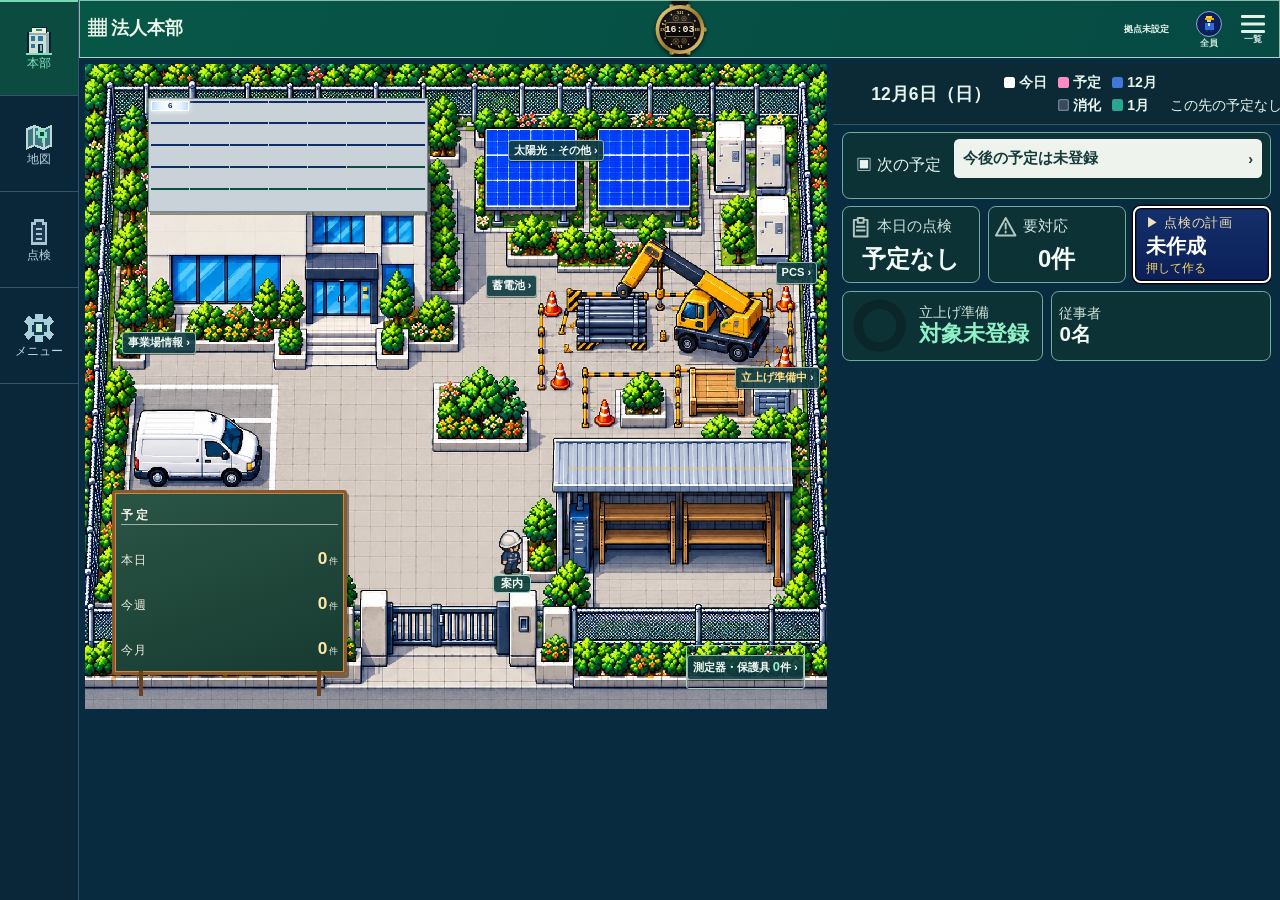
==== commit a307b560: "Update public build: landscape layout on small iPhones Co-Authored-By: Claude Opus 5.5 <noreply@anth" ====
--- a/corporate/index.html
+++ b/corporate/index.html
@@ -1,10 +1,10 @@
-<!doctype html><html lang="ja"><head><meta charset="utf-8"><meta name="viewport" content="width=device-width,initial-scale=1,viewport-fit=cover,interactive-widget=resizes-content"><meta name="theme-color" content="#132d35"><title>SOLVIA｜保安法人 立上げ・運営</title><link rel="apple-touch-icon" href="/icons/home-icon-v2.png"><link rel="icon" href="/icons/icon-192.png"><link rel="stylesheet" href="style.css?v=202611031305"><link rel="stylesheet" href="simulation.css?v=202611031305"><link rel="stylesheet" href="screen.css?v=202611031305"><link rel="stylesheet" href="reference.css?v=202611031305"><link rel="stylesheet" href="world.css?v=202611031305"><link rel="stylesheet" href="gateway.css?v=202611031305"><link rel="stylesheet" href="integration.css?v=202611031305"><link rel="stylesheet" href="operations.css?v=202611031305"><link rel="stylesheet" href="weather.css?v=202611031305"><link rel="stylesheet" href="layout-revision.css?v=202611031305"><link rel="stylesheet" href="../vendor/leaflet/leaflet.css"><link rel="stylesheet" href="landmark-layout.css?v=202611031305"><link rel="stylesheet" href="map-final.css?v=202611031305">
-<link rel="stylesheet" href="inspection-board.css?v=202611031305">
-<link rel="stylesheet" href="hq-screen.css?v=202611031305">
-<link rel="stylesheet" href="visit.css?v=202611031305">
-<link rel="stylesheet" href="record.css?v=202611031305">
-<link rel="stylesheet" href="ledger.css?v=202611031305">
-<link rel="stylesheet" href="home-board.css?v=202611031305">
-<link rel="stylesheet" href="route.css?v=202611031305">
-<link rel="stylesheet" href="page-menu.css?v=202611031305">
-<link rel="stylesheet" href="prep-board.css?v=202611031305"><link rel="stylesheet" href="wide.css?v=202611031305"></head><body><aside class="rail"><a class="brand" href="./"><span class="brand-icon">S</span><span>SOLVIA<small>保安法人<br>立上げ・運営</small></span></a><p class="rail-label">ORGANIZATION DESK</p><nav id="nav"></nav><div class="rail-foot"><a href="../legacy.html">旧監視詳細（引継ぎ前）</a><p>個人用プロトタイプ<br>外部API・AI 未接続</p></div></aside><main><header><button id="jst-clock" data-page="calendar" aria-label="日本時間・カレンダー"></button><a class="app-wordmark" href="./"><span>ϟ</span> SOLVIA<small>法人本部</small></a><button id="header-bgm">BGM OFF</button><button id="settings-button" aria-label="メニューを開く"><span class="hamburger" aria-hidden="true"></span></button><span id="bgm-status" hidden>曲を登録</span></header><div class="workspace"><div id="storage-error" role="alert" hidden></div><div class="topline"><button id="back-screen" hidden>‹ 戻る</button><div><p class="eyebrow">BUILD YOUR ORGANIZATION</p><h1 id="page-title">法人本部</h1><p id="page-subtitle">人材と拠点を整え、次の一手を決める。</p></div><label class="mode-control">データ領域<select id="mode"><option value="work">実務モード</option><option value="plan">計画モード</option><option value="demo">独立デモ</option></select></label></div><div id="mode-band"></div><div class="legal-note" hidden>準備の達成は、法人の要件確認・事業場ごとの承認・業務開始の可否を判定するものではありません。</div><div id="page" tabindex="-1" aria-label="現在の画面"></div><footer><span>SOLVIA / 法人運営</span><span id="save-status">読み込み中</span></footer></div></main><dialog id="dialog"><div class="modal-top"><h2 id="dialog-title"></h2><button id="close-dialog" class="close" aria-label="閉じる">×</button></div><div id="dialog-body"></div></dialog><div id="toast" role="status"></div><script src="../vendor/leaflet/leaflet.js"></script><script src="vendor/fflate.js"></script><script type="module" src="viewport.js?v=202611031305"></script><script type="module" src="app.js?v=202611031305"></script></body></html>
+<!doctype html><html lang="ja"><head><meta charset="utf-8"><meta name="viewport" content="width=device-width,initial-scale=1,viewport-fit=cover,interactive-widget=resizes-content"><meta name="theme-color" content="#132d35"><title>SOLVIA｜保安法人 立上げ・運営</title><link rel="apple-touch-icon" href="/icons/home-icon-v2.png"><link rel="icon" href="/icons/icon-192.png"><link rel="stylesheet" href="style.css?v=202611031346"><link rel="stylesheet" href="simulation.css?v=202611031346"><link rel="stylesheet" href="screen.css?v=202611031346"><link rel="stylesheet" href="reference.css?v=202611031346"><link rel="stylesheet" href="world.css?v=202611031346"><link rel="stylesheet" href="gateway.css?v=202611031346"><link rel="stylesheet" href="integration.css?v=202611031346"><link rel="stylesheet" href="operations.css?v=202611031346"><link rel="stylesheet" href="weather.css?v=202611031346"><link rel="stylesheet" href="layout-revision.css?v=202611031346"><link rel="stylesheet" href="../vendor/leaflet/leaflet.css"><link rel="stylesheet" href="landmark-layout.css?v=202611031346"><link rel="stylesheet" href="map-final.css?v=202611031346">
+<link rel="stylesheet" href="inspection-board.css?v=202611031346">
+<link rel="stylesheet" href="hq-screen.css?v=202611031346">
+<link rel="stylesheet" href="visit.css?v=202611031346">
+<link rel="stylesheet" href="record.css?v=202611031346">
+<link rel="stylesheet" href="ledger.css?v=202611031346">
+<link rel="stylesheet" href="home-board.css?v=202611031346">
+<link rel="stylesheet" href="route.css?v=202611031346">
+<link rel="stylesheet" href="page-menu.css?v=202611031346">
+<link rel="stylesheet" href="prep-board.css?v=202611031346"><link rel="stylesheet" href="wide.css?v=202611031346"></head><body><aside class="rail"><a class="brand" href="./"><span class="brand-icon">S</span><span>SOLVIA<small>保安法人<br>立上げ・運営</small></span></a><p class="rail-label">ORGANIZATION DESK</p><nav id="nav"></nav><div class="rail-foot"><a href="../legacy.html">旧監視詳細（引継ぎ前）</a><p>個人用プロトタイプ<br>外部API・AI 未接続</p></div></aside><main><header><button id="jst-clock" data-page="calendar" aria-label="日本時間・カレンダー"></button><a class="app-wordmark" href="./"><span>ϟ</span> SOLVIA<small>法人本部</small></a><button id="header-bgm">BGM OFF</button><button id="settings-button" aria-label="メニューを開く"><span class="hamburger" aria-hidden="true"></span></button><span id="bgm-status" hidden>曲を登録</span></header><div class="workspace"><div id="storage-error" role="alert" hidden></div><div class="topline"><button id="back-screen" hidden>‹ 戻る</button><div><p class="eyebrow">BUILD YOUR ORGANIZATION</p><h1 id="page-title">法人本部</h1><p id="page-subtitle">人材と拠点を整え、次の一手を決める。</p></div><label class="mode-control">データ領域<select id="mode"><option value="work">実務モード</option><option value="plan">計画モード</option><option value="demo">独立デモ</option></select></label></div><div id="mode-band"></div><div class="legal-note" hidden>準備の達成は、法人の要件確認・事業場ごとの承認・業務開始の可否を判定するものではありません。</div><div id="page" tabindex="-1" aria-label="現在の画面"></div><footer><span>SOLVIA / 法人運営</span><span id="save-status">読み込み中</span></footer></div></main><dialog id="dialog"><div class="modal-top"><h2 id="dialog-title"></h2><button id="close-dialog" class="close" aria-label="閉じる">×</button></div><div id="dialog-body"></div></dialog><div id="toast" role="status"></div><script src="../vendor/leaflet/leaflet.js"></script><script src="vendor/fflate.js"></script><script type="module" src="viewport.js?v=202611031346"></script><script type="module" src="app.js?v=202611031346"></script></body></html>
--- a/corporate/wide.css
+++ b/corporate/wide.css
@@ -1,13 +1,13 @@
 /* 横向き・広い画面（iPhone の横・テレビに映すとき・ノートパソコン）。縦の画面は変えない（2026-11-03）
    下のボタンの帯は左に縦に並べ、各画面は横に2列にする */
-@media (orientation:landscape) and (min-width:700px){
+@media (orientation:landscape) and (min-width:560px){
  body{grid-template-columns:auto minmax(0,1fr)!important;grid-template-rows:minmax(0,1fr)!important}
  .rail{grid-row:1!important;grid-column:1!important;width:78px!important;max-width:none!important;height:100%!important;justify-self:stretch!important;border-top:0!important;border-right:1px solid #31566b!important;padding:env(safe-area-inset-top) 0 env(safe-area-inset-bottom) env(safe-area-inset-left)!important;box-sizing:content-box;overflow:hidden}
  .rail nav{grid-template-columns:1fr!important;grid-auto-rows:minmax(0,1fr);height:100%}
  .rail nav button{min-height:0!important;height:100%!important;border-right:0!important;border-bottom:1px solid #31566b!important;font-size:.72rem!important}
  main{grid-row:1!important;grid-column:2!important;max-width:none!important}
 }
-@media (orientation:landscape) and (min-width:700px){
+@media (orientation:landscape) and (min-width:560px){
  .rail nav button{flex-direction:column!important;gap:2px!important;padding:2px!important}
  .rail nav button>*{max-width:100%}
  /* 本部：上に題名、左に絵、右に帯・予定・数字の札 */
@@ -19,7 +19,7 @@
  .hq-live>.hq-strip{grid-row:2;align-self:start}
  .hq-live>.hq-summary{grid-row:2;align-self:start;margin-top:56px!important;overflow:auto;max-height:calc(100% - 56px)}
 }
-@media (orientation:landscape) and (min-width:700px){
+@media (orientation:landscape) and (min-width:560px){
  .hq-live>.miniature{height:auto!important;width:min(58vw,calc((100dvh - 72px) * var(--hq-art-w,1) / var(--hq-art-h,1)))!important}
 }
 @media (orientation:landscape) and (min-width:1100px){
@@ -27,7 +27,7 @@
  .hq-live>.hq-strip,.hq-live>.hq-summary{zoom:1.3}
  .hq-live>.hq-summary{margin-top:52px!important}
 }
-@media (orientation:landscape) and (min-width:700px){
+@media (orientation:landscape) and (min-width:560px){
  /* 地図の全体：左に絵（縦長の絵が全部見える大きさ）、右に地域の一覧。絵の上の県の札は一覧と重なるので隠す */
  .map-final.landmark-overview{max-width:none!important;width:100%!important;height:100%!important;display:grid!important;grid-template-columns:auto minmax(0,1fr);grid-template-rows:auto minmax(0,1fr) auto auto;column-gap:10px}
  .map-final.landmark-overview>.map-heading{grid-column:1/-1;grid-row:1}
@@ -43,7 +43,7 @@
  body[data-page=map] .map-detail>.map-hint{float:right;clear:right}
  .map-detail>.real-map-wrap #corporate-real-map{height:calc(100dvh - 40px)!important;min-height:0!important}
 }
-@media (orientation:landscape) and (min-width:700px){
+@media (orientation:landscape) and (min-width:560px){
  /* 点検の盤：左に盤・絞り込み・選ぶ欄、右に選択中の窓（窓は右の高さいっぱいで、窓の中だけ動かす） */
  .board-screen{display:grid!important;grid-template-columns:minmax(0,1.15fr) minmax(0,1fr);grid-template-rows:auto auto auto minmax(0,1fr) auto auto auto;column-gap:12px;max-width:none!important}
  .board-screen>*{grid-column:1}
@@ -53,11 +53,11 @@
  .board-screen>.bp-wins{grid-column:2;grid-row:1/-1;height:100%;min-height:0;overflow:auto;padding-top:4px}
  .board-screen.is-folded>.bp-cabinet{height:auto!important}
 }
-@media (orientation:landscape) and (min-width:700px){
+@media (orientation:landscape) and (min-width:560px){
  .inspection-board-page{max-width:none!important}
  .bp-wins>.bp-bubble{position:static!important;inset:auto!important;height:auto!important;max-height:none!important;width:auto!important;margin-top:8px;flex:none}
 }
-@media (orientation:landscape) and (min-width:700px){
+@media (orientation:landscape) and (min-width:560px){
  .bp-wins>.bp-bubble{padding:8px 10px!important;border:3px solid #fff!important;border-radius:6px;background:#0b1f5a!important;box-shadow:0 0 0 2px #000!important;color:#fff;overflow:visible}
  .bp-wins>.bp-bubble .bb-table{table-layout:fixed;width:100%;border-collapse:collapse;border:0!important}
  .bp-wins>.bp-bubble .bb-table thead{display:none!important}
@@ -69,3 +69,12 @@
  .rail nav{grid-auto-rows:minmax(0,96px)!important;align-content:start}
  .rail nav button{font-size:.8rem!important}.rail nav .nav-pixel,.rail nav button svg,.rail nav button img{width:30px!important;height:30px!important}
 }
+/* 狭い横向き（iPhone SE・8 など 667×375）：左の帯を細く、2列の比率を半々に */
+@media (orientation:landscape) and (min-width:560px) and (max-width:760px){
+ .rail{width:58px!important}.rail nav button{font-size:.62rem!important}
+ .hq-live>.miniature{width:min(50vw,calc((100dvh - 64px) * var(--hq-art-w,1) / var(--hq-art-h,1)))!important}
+ .hq-live>.hq-strip,.hq-live>.hq-summary{font-size:.86em}
+ .hq-live .summary-counts{grid-template-columns:1fr 1fr!important}
+ .board-screen{grid-template-columns:minmax(0,1fr) minmax(0,1fr)!important;column-gap:8px!important}
+ .board-screen .bp-head h2{font-size:.9rem!important}
+}
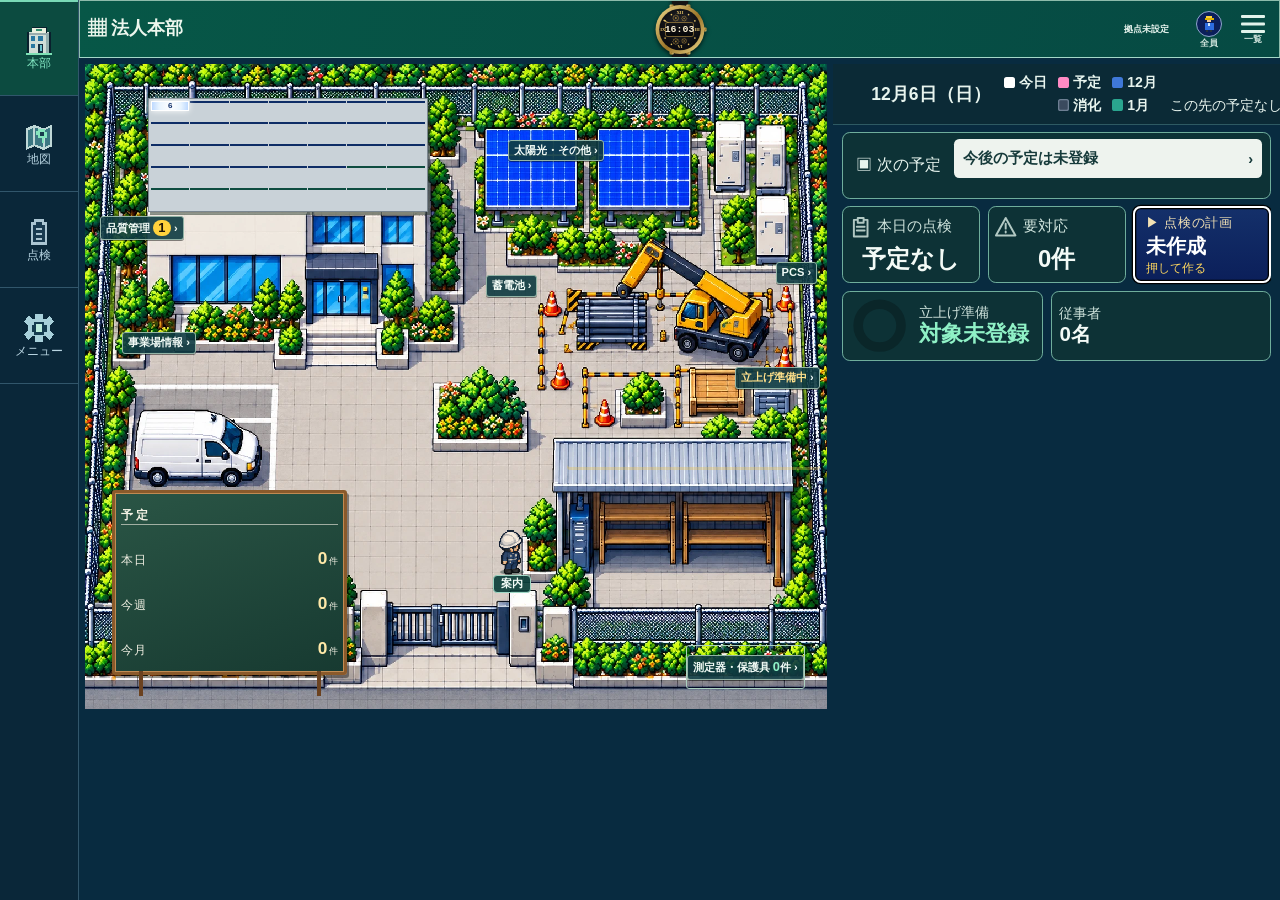
==== commit 692bb1fa: "Update public build: quality management, communication, launch and monthly/annual inspections" ====
--- a/corporate/index.html
+++ b/corporate/index.html
@@ -1,10 +1,10 @@
-<!doctype html><html lang="ja"><head><meta charset="utf-8"><meta name="viewport" content="width=device-width,initial-scale=1,viewport-fit=cover,interactive-widget=resizes-content"><meta name="theme-color" content="#132d35"><title>SOLVIA｜保安法人 立上げ・運営</title><link rel="apple-touch-icon" href="/icons/home-icon-v2.png"><link rel="icon" href="/icons/icon-192.png"><link rel="stylesheet" href="style.css?v=202611031346"><link rel="stylesheet" href="simulation.css?v=202611031346"><link rel="stylesheet" href="screen.css?v=202611031346"><link rel="stylesheet" href="reference.css?v=202611031346"><link rel="stylesheet" href="world.css?v=202611031346"><link rel="stylesheet" href="gateway.css?v=202611031346"><link rel="stylesheet" href="integration.css?v=202611031346"><link rel="stylesheet" href="operations.css?v=202611031346"><link rel="stylesheet" href="weather.css?v=202611031346"><link rel="stylesheet" href="layout-revision.css?v=202611031346"><link rel="stylesheet" href="../vendor/leaflet/leaflet.css"><link rel="stylesheet" href="landmark-layout.css?v=202611031346"><link rel="stylesheet" href="map-final.css?v=202611031346">
-<link rel="stylesheet" href="inspection-board.css?v=202611031346">
-<link rel="stylesheet" href="hq-screen.css?v=202611031346">
-<link rel="stylesheet" href="visit.css?v=202611031346">
-<link rel="stylesheet" href="record.css?v=202611031346">
-<link rel="stylesheet" href="ledger.css?v=202611031346">
-<link rel="stylesheet" href="home-board.css?v=202611031346">
-<link rel="stylesheet" href="route.css?v=202611031346">
-<link rel="stylesheet" href="page-menu.css?v=202611031346">
-<link rel="stylesheet" href="prep-board.css?v=202611031346"><link rel="stylesheet" href="wide.css?v=202611031346"></head><body><aside class="rail"><a class="brand" href="./"><span class="brand-icon">S</span><span>SOLVIA<small>保安法人<br>立上げ・運営</small></span></a><p class="rail-label">ORGANIZATION DESK</p><nav id="nav"></nav><div class="rail-foot"><a href="../legacy.html">旧監視詳細（引継ぎ前）</a><p>個人用プロトタイプ<br>外部API・AI 未接続</p></div></aside><main><header><button id="jst-clock" data-page="calendar" aria-label="日本時間・カレンダー"></button><a class="app-wordmark" href="./"><span>ϟ</span> SOLVIA<small>法人本部</small></a><button id="header-bgm">BGM OFF</button><button id="settings-button" aria-label="メニューを開く"><span class="hamburger" aria-hidden="true"></span></button><span id="bgm-status" hidden>曲を登録</span></header><div class="workspace"><div id="storage-error" role="alert" hidden></div><div class="topline"><button id="back-screen" hidden>‹ 戻る</button><div><p class="eyebrow">BUILD YOUR ORGANIZATION</p><h1 id="page-title">法人本部</h1><p id="page-subtitle">人材と拠点を整え、次の一手を決める。</p></div><label class="mode-control">データ領域<select id="mode"><option value="work">実務モード</option><option value="plan">計画モード</option><option value="demo">独立デモ</option></select></label></div><div id="mode-band"></div><div class="legal-note" hidden>準備の達成は、法人の要件確認・事業場ごとの承認・業務開始の可否を判定するものではありません。</div><div id="page" tabindex="-1" aria-label="現在の画面"></div><footer><span>SOLVIA / 法人運営</span><span id="save-status">読み込み中</span></footer></div></main><dialog id="dialog"><div class="modal-top"><h2 id="dialog-title"></h2><button id="close-dialog" class="close" aria-label="閉じる">×</button></div><div id="dialog-body"></div></dialog><div id="toast" role="status"></div><script src="../vendor/leaflet/leaflet.js"></script><script src="vendor/fflate.js"></script><script type="module" src="viewport.js?v=202611031346"></script><script type="module" src="app.js?v=202611031346"></script></body></html>
+<!doctype html><html lang="ja"><head><meta charset="utf-8"><meta name="viewport" content="width=device-width,initial-scale=1,viewport-fit=cover,interactive-widget=resizes-content"><meta name="theme-color" content="#132d35"><title>SOLVIA｜保安法人 立上げ・運営</title><link rel="apple-touch-icon" href="/icons/home-icon-v2.png"><link rel="icon" href="/icons/icon-192.png"><link rel="stylesheet" href="style.css?v=202611041510"><link rel="stylesheet" href="simulation.css?v=202611041510"><link rel="stylesheet" href="screen.css?v=202611041510"><link rel="stylesheet" href="reference.css?v=202611041510"><link rel="stylesheet" href="world.css?v=202611041510"><link rel="stylesheet" href="gateway.css?v=202611041510"><link rel="stylesheet" href="integration.css?v=202611041510"><link rel="stylesheet" href="operations.css?v=202611041510"><link rel="stylesheet" href="weather.css?v=202611041510"><link rel="stylesheet" href="layout-revision.css?v=202611041510"><link rel="stylesheet" href="../vendor/leaflet/leaflet.css"><link rel="stylesheet" href="landmark-layout.css?v=202611041510"><link rel="stylesheet" href="map-final.css?v=202611041510">
+<link rel="stylesheet" href="inspection-board.css?v=202611041510">
+<link rel="stylesheet" href="hq-screen.css?v=202611041510">
+<link rel="stylesheet" href="visit.css?v=202611041510">
+<link rel="stylesheet" href="record.css?v=202611041510">
+<link rel="stylesheet" href="ledger.css?v=202611041510">
+<link rel="stylesheet" href="home-board.css?v=202611041510">
+<link rel="stylesheet" href="route.css?v=202611041510">
+<link rel="stylesheet" href="page-menu.css?v=202611041510">
+<link rel="stylesheet" href="prep-board.css?v=202611041510"><link rel="stylesheet" href="wide.css?v=202611041510"></head><body><aside class="rail"><a class="brand" href="./"><span class="brand-icon">S</span><span>SOLVIA<small>保安法人<br>立上げ・運営</small></span></a><p class="rail-label">ORGANIZATION DESK</p><nav id="nav"></nav><div class="rail-foot"><a href="../legacy.html">旧監視詳細（引継ぎ前）</a><p>個人用プロトタイプ<br>外部API・AI 未接続</p></div></aside><main><header><button id="jst-clock" data-page="calendar" aria-label="日本時間・カレンダー"></button><a class="app-wordmark" href="./"><span>ϟ</span> SOLVIA<small>法人本部</small></a><button id="header-bgm">BGM OFF</button><button id="settings-button" aria-label="メニューを開く"><span class="hamburger" aria-hidden="true"></span></button><span id="bgm-status" hidden>曲を登録</span></header><div class="workspace"><div id="storage-error" role="alert" hidden></div><div class="topline"><button id="back-screen" hidden>‹ 戻る</button><div><p class="eyebrow">BUILD YOUR ORGANIZATION</p><h1 id="page-title">法人本部</h1><p id="page-subtitle">人材と拠点を整え、次の一手を決める。</p></div><label class="mode-control">データ領域<select id="mode"><option value="work">実務モード</option><option value="plan">計画モード</option><option value="demo">独立デモ</option></select></label></div><div id="mode-band"></div><div class="legal-note" hidden>準備の達成は、法人の要件確認・事業場ごとの承認・業務開始の可否を判定するものではありません。</div><div id="page" tabindex="-1" aria-label="現在の画面"></div><footer><span>SOLVIA / 法人運営</span><span id="save-status">読み込み中</span></footer></div></main><dialog id="dialog"><div class="modal-top"><h2 id="dialog-title"></h2><button id="close-dialog" class="close" aria-label="閉じる">×</button></div><div id="dialog-body"></div></dialog><div id="toast" role="status"></div><script src="../vendor/leaflet/leaflet.js"></script><script src="vendor/fflate.js"></script><script type="module" src="viewport.js?v=202611041510"></script><script type="module" src="app.js?v=202611041510"></script></body></html>
--- a/corporate/inspection-board.css
+++ b/corporate/inspection-board.css
@@ -532,3 +532,4 @@
 .lg-frame i{width:28px;height:18px;border:2px solid var(--lamp,#8fa6cc);border-radius:4px;background:#061238;box-shadow:0 0 6px var(--lamp-glow,transparent)}
 .lg-frame b{font-size:.8rem}.lg-frame small{font-size:.64rem;color:#b9c6e8}
 .lg-frame.lamp-normal{--lamp:#5fe39a;--lamp-glow:#5fe39a88}.lg-frame.lamp-known{--lamp:#46e0f0}.lg-frame.lamp-caution{--lamp:#ffd23c}.lg-frame.lamp-alarm{--lamp:#ff5a4a}.lg-frame.lamp-unknown{--lamp:#8fa6cc}
+.bp-cycle{margin:2px 0 0;font-size:.62rem;color:#b9c6e8;line-height:1.3}.bp-cycle .is-late{color:#ffd23c;font-weight:700}
--- a/corporate/hq-screen.css
+++ b/corporate/hq-screen.css
@@ -83,3 +83,10 @@
  .map-final .landmark-canvas .region-1{top:calc(var(--map-top-overflow,0px) + 92px)!important}
  .map-final .landmark-canvas .region-2{top:calc(var(--map-top-overflow,0px) + 178px)!important}
 }
+/* 品質管理の札（本部の建物の入口の上の掲示板）。要確認の数は黄色 */
+.hq-live .hq-qms{position:absolute;z-index:3;left:2%;top:22%;padding:0;border:0;background:none!important;min-height:44px;display:flex;align-items:center}
+.hq-live .hq-qms .scene-tag{position:static}
+.hq-live .hq-qms.has-n .scene-tag b{display:inline-block;min-width:1.4em;padding:0 4px;border-radius:9px;background:#ffd23c;color:#1b1206;text-align:center}
+/* 一人作業：開始から決めた時間たっても終了が押されていない点検（あるときだけ） */
+.hq-live .hq-solo{position:absolute;z-index:3;left:2%;top:14%;padding:0;border:0;background:none!important;min-height:44px;display:flex;align-items:center}
+.hq-live .hq-solo .scene-tag{position:static;border-color:#ffd23c!important}.hq-live .hq-solo .scene-tag b{display:inline-block;min-width:1.4em;padding:0 4px;border-radius:9px;background:#ffd23c;color:#1b1206;text-align:center}
--- a/corporate/visit.css
+++ b/corporate/visit.css
@@ -118,3 +118,13 @@
 .r-table .st-chip em{font-size:.6rem}
 .r-how{display:block;font-size:.66rem;color:#5fe39a}
 .visit2 .r-todo,.r-todo{color:#46e0f0!important}
+/* 点検の種類（月次・年次・臨時）と、一人作業の開始・終了 */
+.v-typebar{display:flex;align-items:center;gap:6px;padding:2px 6px}
+.v-type{display:flex;gap:3px}.v-type button{min-height:30px;min-width:44px;padding:0 8px;border:2px solid #fff;border-radius:4px;background:#0b1f5a;color:#fff;font:inherit;font-size:.74rem}
+.v-type button[aria-pressed=true]{background:#46e0f0;color:#061238;font-weight:700}
+.v-clock{margin-left:auto;display:flex;gap:4px;align-items:center;font-size:.7rem;color:#dfe9f3}.v-clock button{min-height:30px;padding:0 10px;border:2px solid #46e0f0;border-radius:4px;background:#061238;color:#46e0f0;font:inherit;font-size:.74rem}
+.v-clock span{padding:2px 6px;border:1px solid #4d6a88;border-radius:4px}
+.v-pass{color:#3ee08f}.v-fail{color:#ff8a7a}
+.v-boxtemp{display:flex;flex-direction:column;gap:2px;margin-top:6px}
+.v-foot .v-typebar{padding:2px 0 4px}
+@media(max-height:640px){.v-foot .v-warn{display:none}.v-foot .v-typebar{padding:0 0 2px}.v-type button,.v-clock button{min-height:28px}}
--- a/corporate/page-menu.css
+++ b/corporate/page-menu.css
@@ -217,3 +217,11 @@
 .ov-row .ov-attn .new-pill{color:#ffd23c!important;background:#1b1206!important}
 .ov-row .ov-attn.is-urgent .new-pill{color:#c8352a!important;background:#fff!important}
 @media (min-width:1100px){.ov-row>button{min-height:64px}.ov-row .ov-name b{font-size:1.3rem}.ov-row .ov-today b,.ov-row .ov-month b{font-size:1.1rem}}
+/* 地図の右の「本日の点検」（横向き・広い画面だけ） */
+.ov-today-list{margin-top:8px}
+.ov-trow{display:grid;grid-template-columns:3.4em 3em minmax(0,1fr) auto;align-items:center;gap:8px;width:100%;min-height:42px;padding:4px 6px;border:0;border-bottom:1px dashed #33507e;background:none;color:#fff;text-align:left}
+.ov-trow:last-child{border-bottom:0}
+.ov-tm{font-size:.78rem;color:#b9c6e8}.ov-tok{display:grid;place-items:center;height:26px;border:2px solid #fff;border-radius:4px;font:800 .72rem ui-monospace,monospace;background:#061238}
+.ov-trow b{font-size:.86rem;white-space:nowrap;overflow:hidden;text-overflow:ellipsis}
+.ov-trow em{font-style:normal;font-size:.66rem;padding:1px 8px;border-radius:9px;border:1px solid #5cd2ff;color:#5cd2ff}
+.ov-trow.is-done em{border-color:#5fe39a;color:#5fe39a}
--- a/corporate/prep-board.css
+++ b/corporate/prep-board.css
@@ -143,3 +143,65 @@
 body.gm-page .mode-band{background:#0b1f5a!important;color:#b9c6e8!important;border:2px solid #8fa6cc!important;border-radius:6px}
 body.gm-page .mode-band b,body.gm-page .mode-band strong{color:#fff!important}
 body.gm-page .mode-band button{background:none!important;border:1px solid #46e0f0!important;color:#46e0f0!important}
+/* 品質管理 */
+body[data-page=qms] #page{background:#081428!important}
+.qm{display:flex;flex-direction:column;gap:8px;max-width:620px;margin:0 auto}
+.qm-total{color:#ffd23c;font-size:1.1rem}
+.qm-grid{display:grid;grid-template-columns:1fr 1fr;gap:8px}
+.qm-tile{position:relative;display:flex;align-items:center;gap:8px;min-height:84px;padding:8px;border:3px solid #fff;border-radius:6px;background:#0b1f5a;color:#fff;text-align:left;box-shadow:0 0 0 2px #000}
+.qm-ic{flex:none;display:grid;place-items:center;width:36px;height:36px;border:2px solid #fff;border-radius:4px;background:#061238;font-weight:900;font-size:1.05rem}
+.qm-l{display:flex;flex-direction:column;min-width:0;padding-right:30px}.qm-l b{font-size:.92rem}.qm-l small{font-size:.62rem;color:#b9c6e8;line-height:1.3}
+.qm-n{position:absolute;top:6px;right:8px;min-width:24px;padding:0 6px;border-radius:12px;background:#ffd23c;color:#1b1206;font-size:.86rem;text-align:center}
+.qm-n.is-zero{background:none;color:#5d6b7c;border:1px solid #33507e}
+.qm-head{display:flex;align-items:center;gap:8px;flex-wrap:wrap}.qm-head>div{display:flex;flex-direction:column;flex:1;min-width:8em}.qm-head b{font-size:1rem}.qm-head small{font-size:.66rem;color:#ffd75e}
+.qm-head .td-btn{min-height:38px;padding:0 10px}
+.qm-row{width:100%}.qm-bar{display:block;height:6px;margin-top:3px;border-radius:3px;background:#061238;overflow:hidden}.qm-bar i{display:block;height:100%;background:#46e0f0}
+.qm-bar.is-yel i{background:#ffd23c}.qm-bar.is-red i{background:#ff5a4a}
+.td-st.is-red{border-color:#ff8a7a!important;color:#ff9b8a!important}.td-st.is-yel{border-color:#ffd23c!important;color:#ffd23c!important}
+.qm-form{display:flex;flex-direction:column;gap:8px}
+.qm-f{display:flex;flex-direction:column;gap:3px;font-size:.78rem;color:#dfe9f3}.qm-f small{color:#b9c6e8}.qm-f a{color:#46e0f0}
+.qm-f input,.qm-f select,.qm-f textarea{min-height:40px;border:2px solid #fff;border-radius:4px;background:#061238;color:#fff;font:inherit;padding:4px 8px}
+.qm-2{display:grid;grid-template-columns:1fr 1fr;gap:8px}
+.qm-chk{display:flex;gap:6px;align-items:flex-start;font-size:.76rem;color:#dfe9f3}
+.qm-hist{padding:6px 8px;border:1px solid #4d6a88;border-radius:4px;background:#061238;font-size:.74rem}.qm-hist b{color:#b9c6e8}.qm-hist p{margin:2px 0}.qm-hist a{color:#46e0f0}
+.qm-ppl{display:flex;flex-wrap:wrap;gap:6px 12px;border:1px solid #4d6a88;border-radius:4px;padding:6px;color:#dfe9f3;font-size:.8rem}
+.qm-chks{border:1px solid #4d6a88;border-radius:4px;padding:6px;color:#dfe9f3}.qm-ck{display:flex;align-items:center;gap:8px;font-size:.78rem;padding:3px 0;border-bottom:1px dashed #33507e}.qm-ck span{flex:1}
+.qm-sum{padding:8px;border:2px solid #46e0f0;border-radius:6px;background:#061238;font-size:.8rem}.qm-sum p{margin:2px 0}.qm-sum b{color:#fff}
+#dialog.gm-dlg .qm-form .form-footer{background:#081428;border-top:3px solid #fff}
+.v-gauge-warn{margin:4px 0;padding:6px 8px;border:2px solid #ff5a4a;border-radius:4px;background:#2a0d12;color:#ffd0c8;font-size:.76rem}
+.v-to-ncr{min-height:36px;margin-top:6px;padding:0 10px;border:2px solid #46e0f0;border-radius:4px;background:#061238;color:#46e0f0;font:inherit;font-size:.78rem}
+.event-row .v-to-ncr{margin:0 0 0 auto;min-height:32px}
+/* 品質管理の一覧：iPhone縦で1画面に収まるよう、行を詰める（押せる高さ40pxは保つ） */
+.qm .td-row.qm-row{min-height:40px;padding-left:8px;gap:6px}
+.qm .qm-row .td-tok{width:26px;height:26px;font-size:.72rem}
+.qm .qm-row .td-nm b{font-size:.84rem}.qm .qm-row .td-nm small{font-size:.6rem}
+.qm .td-list{padding-top:4px;padding-bottom:4px}
+/* 通信の管理 */
+.cm-sum{display:grid;grid-template-columns:repeat(4,1fr);gap:4px;margin-top:4px}.cm-sum span{padding:3px 4px;border:1px solid #4d6a88;border-radius:4px;font-size:.7rem;color:#dfe9f3;text-align:center}.cm-sum b{font-size:.95rem;color:#fff}
+.cm-sum .is-yel{border-color:#ffd23c}.cm-sum .is-yel b{color:#ffd23c}.cm-sum .is-red{border-color:#ff5a4a}.cm-sum .is-red b{color:#ff8a7a}
+.cm-tabs{display:grid;grid-template-columns:repeat(4,1fr);gap:4px}.cm-tabs button{min-height:40px;border:2px solid #fff;border-radius:4px;background:#0b1f5a;color:#fff;font:inherit;font-size:.8rem}.cm-tabs button[aria-selected=true]{background:#46e0f0;color:#061238;font-weight:700}
+.cm .gh{font-size:.78rem;color:#b9c6e8;margin-bottom:4px}
+.cm-bar{display:grid;grid-template-columns:5.5em 1fr 2em;align-items:center;gap:6px;font-size:.72rem;color:#dfe9f3;min-height:18px}.cm-bar i{display:block;height:10px;width:var(--w);min-width:1px;background:#46e0f0;border-radius:2px}.cm-bar b{text-align:right}
+.cm-months{display:grid;grid-template-columns:repeat(12,1fr);gap:3px;height:76px;align-items:end}.cm-months div{display:flex;flex-direction:column;align-items:center;justify-content:flex-end;height:100%;font-size:.6rem;color:#b9c6e8}.cm-months i{display:block;width:70%;height:var(--h);min-height:1px;background:#46e0f0;border-radius:2px 2px 0 0}.cm-months b{color:#fff;font-size:.62rem}
+.cm-prev{font-size:.64rem;color:#b9c6e8;border:1px dashed #4d6a88;padding:4px;overflow:hidden}.cm-prev p{margin:1px 0;white-space:nowrap;overflow:hidden;text-overflow:ellipsis}
+.cm-site{display:flex;flex-direction:column;gap:6px}.cm-state{display:flex;align-items:center;gap:6px;margin:0;font-size:.82rem}.cm-ledger p{margin:2px 0}.cm-ledger b{display:inline-block;min-width:4.2em;color:#b9c6e8}
+.cm-w{font-style:normal;color:#ffd23c;font-weight:700}.cm-out{display:flex;flex-wrap:wrap;align-items:center;gap:4px;border-bottom:1px dashed #33507e;padding:3px 0}.cm-out p{flex:1 1 100%;margin:0}.cm-out .td-btn{min-height:32px;padding:0 8px;font-size:.72rem}
+.cm-open{width:100%;margin-bottom:8px;min-height:40px}
+/* 盤の扉の隅の通信の印 */
+.bp-cm{display:inline-block;width:7px;height:7px;border:1px solid #000;border-radius:1px;background:#7c8794;flex:none}
+.bp-door-in .bp-cm{position:absolute;right:2px;bottom:2px}
+.bp-cm.cm-ok{background:#3ee08f}.bp-cm.cm-yellow{background:#ffd23c}.bp-cm.cm-red{background:#ff3b30}.bp-cm.cm-unknown{background:#7c8794}.bp-cm.cm-none{display:none}
+/* 立ち上げ */
+.lc-grid .lc-set{min-height:64px}
+.td-st.is-ok{border-color:#3ee08f;color:#3ee08f}.td-st.is-yel{border-color:#ffd23c;color:#ffd23c}
+.lc-std,.lc-co{display:flex;align-items:center;gap:6px;flex-wrap:wrap;font-size:.78rem;color:#dfe9f3}.lc-std span,.lc-co span{flex:1;min-width:10em}.lc-std .td-btn,.lc-co .td-btn{min-height:36px;padding:0 10px;font-size:.74rem}
+.lc-fil{display:grid;grid-template-columns:1fr auto;align-items:center;gap:4px}.lc-fil .td-btn{min-height:36px;padding:0 8px;font-size:.72rem}
+.lc-states{display:flex;gap:6px;border:0;padding:0;margin:0}.lc-states label{flex:1;display:flex;align-items:center;justify-content:center;gap:4px;min-height:40px;border:2px solid #fff;border-radius:4px;color:#fff;font-size:.82rem}.lc-states label:has(input:checked){background:#46e0f0;color:#061238;font-weight:700}.lc-states input{position:absolute;opacity:0}
+.lc-ins{display:flex;flex-wrap:wrap;gap:4px;font-size:.72rem;color:#b9c6e8;align-items:center}.lc-ins button{min-height:30px;padding:0 6px;border:1px solid #46e0f0;border-radius:4px;background:#061238;color:#46e0f0;font:inherit;font-size:.72rem}
+.lc-items{font-size:.72rem;color:#dfe9f3;line-height:1.5}.lc-items p{margin:2px 0}.lc-items b{color:#fff;margin-right:4px}.lc-items .is-year{color:#46e0f0}
+.kt-print h2{font-size:1.05rem;margin:0 0 4px}.kt-print h3{font-size:.9rem;margin:8px 0 2px}.kt-print p{font-size:.8rem;line-height:1.6;margin:0}.kt-meta{color:#b9c6e8}.kt-miss{color:#ffd23c!important}
+@media print{body.kt-printing>*:not(#dialog){display:none!important}body.kt-printing #dialog{position:static!important;inset:auto!important;max-height:none!important;width:auto!important;border:0!important;box-shadow:none!important;background:#fff!important;color:#000!important}body.kt-printing #dialog *{color:#000!important;background:none!important}body.kt-printing #dialog .kt-noprint,body.kt-printing #dialog header,body.kt-printing #close-dialog{display:none!important}body.kt-printing{background:#fff!important}}
+.cm-2{display:grid;grid-template-columns:1fr 1fr;gap:6px}.cm-2 .cm-bar{grid-template-columns:4.6em 1fr 1.4em;font-size:.66rem;min-height:15px}
+.cm-tabs button{font-size:.74rem;line-height:1.2}
+.qm .lc-chs .td-row.qm-row{min-height:34px}
+.lc-items details{border-bottom:1px dashed #33507e;padding:4px 0}.lc-items summary{min-height:32px;display:flex;align-items:center;gap:4px;cursor:pointer;font-size:.78rem}
--- a/corporate/wide.css
+++ b/corporate/wide.css
@@ -78,3 +78,22 @@
  .board-screen{grid-template-columns:minmax(0,1fr) minmax(0,1fr)!important;column-gap:8px!important}
  .board-screen .bp-head h2{font-size:.9rem!important}
 }
+/* 横向き：下のボタンの帯は左にあるので、窓（ダイアログ）は画面の高さいっぱいまで使える */
+@media (orientation:landscape) and (min-width:560px){
+ dialog,#dialog{top:calc(var(--viewport-top,0px) + env(safe-area-inset-top) + 6px)!important;bottom:auto!important;max-height:calc(var(--app-height,100dvh) - 12px - env(safe-area-inset-top) - env(safe-area-inset-bottom))!important;left:calc(50% + 39px)!important;width:min(650px,calc(100vw - 100px))!important;max-width:calc(100vw - 100px)!important}
+ #dialog.is-sheet{bottom:6px!important;top:auto!important;max-height:calc(var(--app-height,100dvh) - 12px)!important}
+}
+@media (orientation:landscape) and (min-width:560px){
+ /* 地図の「状態・点検・設備」は絵の上に置かず、右の地域の一覧の下へ（白河市などの札を隠さない） */
+ .ov-side>.landscape-layers{position:static!important;display:grid!important;grid-template-columns:repeat(3,minmax(0,1fr));gap:6px;margin:8px 0 0!important;left:auto!important;bottom:auto!important}
+ .ov-side>.landscape-layers button{min-height:40px!important;flex-direction:row!important;gap:6px;justify-content:center;border:2px solid #4d6a88!important;border-radius:6px!important;background:#061238!important;color:#fff!important;font-size:.8rem!important}
+ .ov-side>.landscape-layers button[aria-pressed=true]{border-color:#46e0f0!important;color:#46e0f0!important}
+ .ov-side>.landscape-layers svg{width:18px!important;height:18px!important}
+}
+@media (orientation:landscape) and (min-width:560px) and (max-height:430px){
+ .ov-side{padding-top:4px!important}.ov-side .gh{margin-bottom:0}
+ .ov-row{padding:3px 0!important;gap:4px!important}.ov-row>button{min-height:38px!important;padding:0 4px!important}
+ .ov-row .ov-name b{font-size:.9rem!important}.ov-row small{font-size:.56rem!important}
+ .ov-side>.landscape-layers{margin-top:4px!important}.ov-side>.landscape-layers button{min-height:32px!important}
+}
+@media (orientation:landscape) and (min-width:560px){body .map-final .ov-side>.landscape-layers{display:grid!important;grid-template-columns:repeat(3,minmax(0,1fr))!important;width:100%!important;background:none!important;border:0!important;box-shadow:none!important;padding:0!important}body .map-final .ov-side>.landscape-layers button{width:100%!important;min-width:0!important}}
